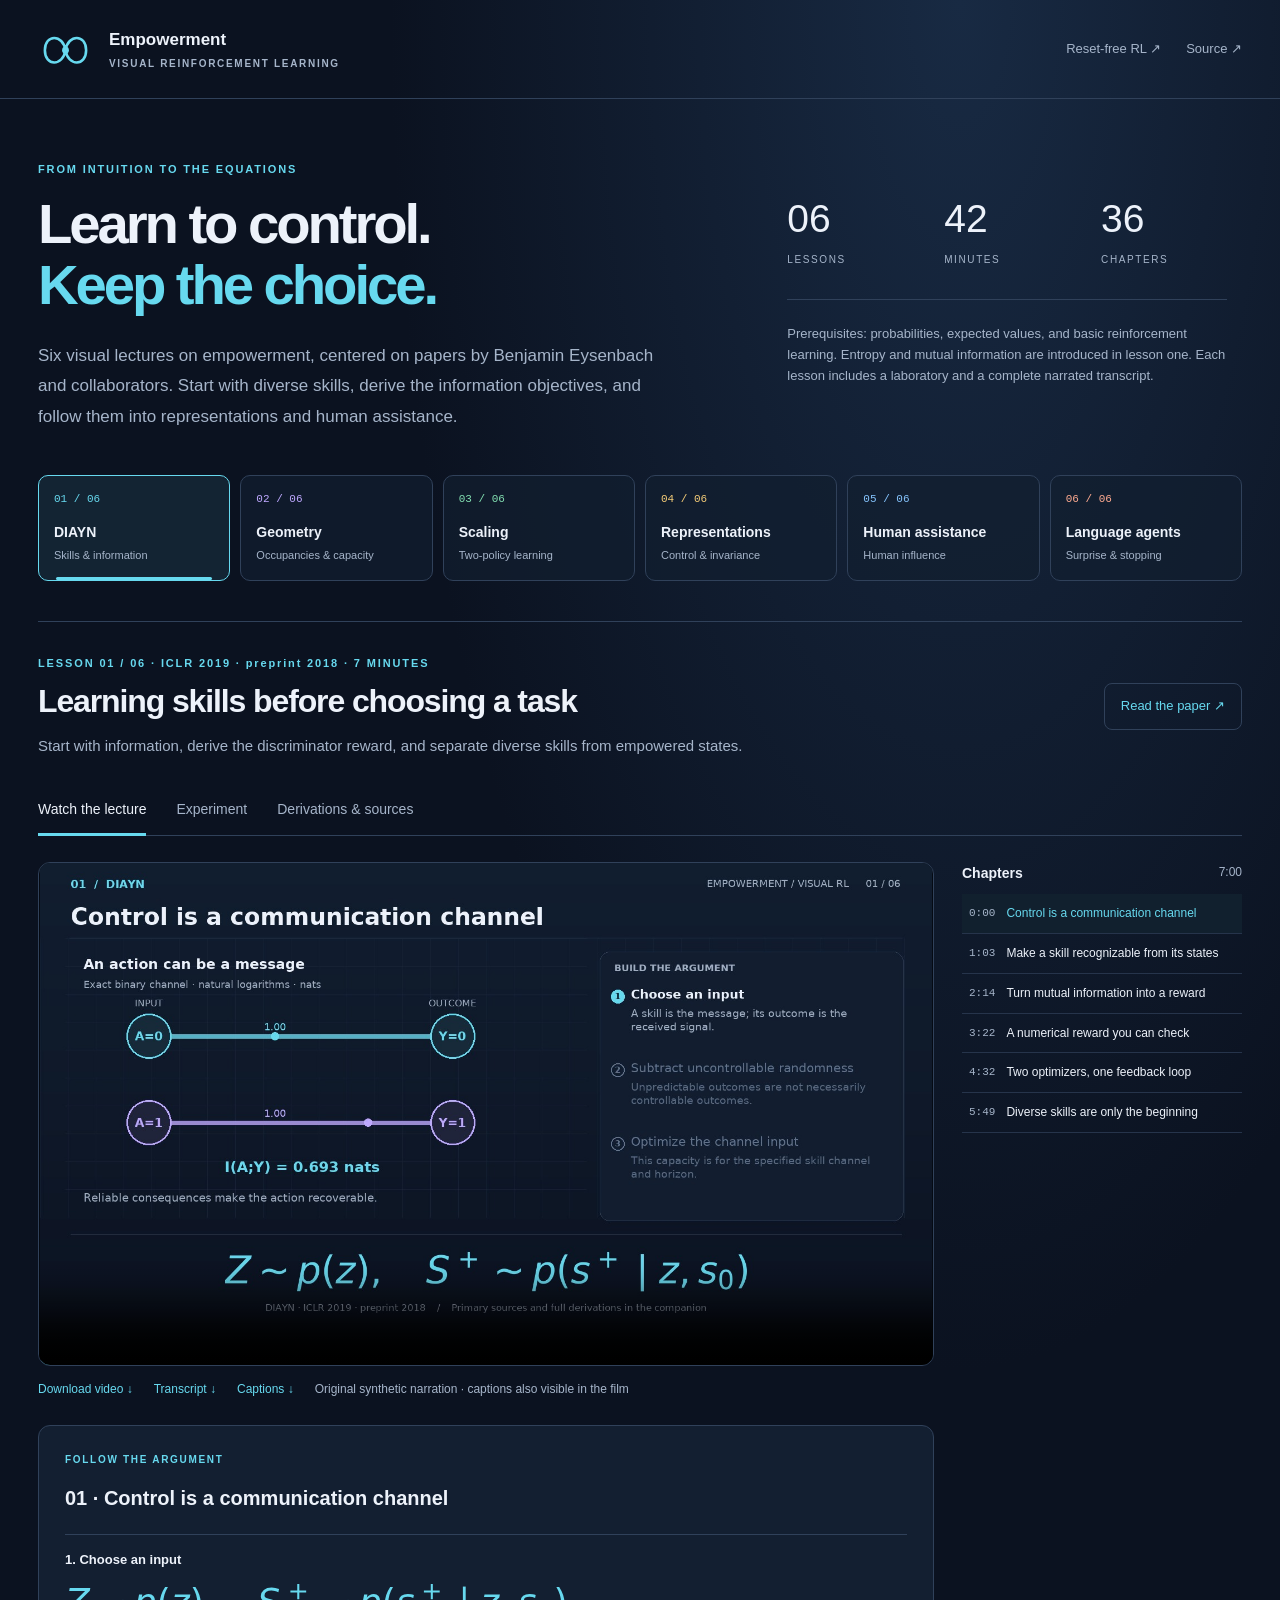
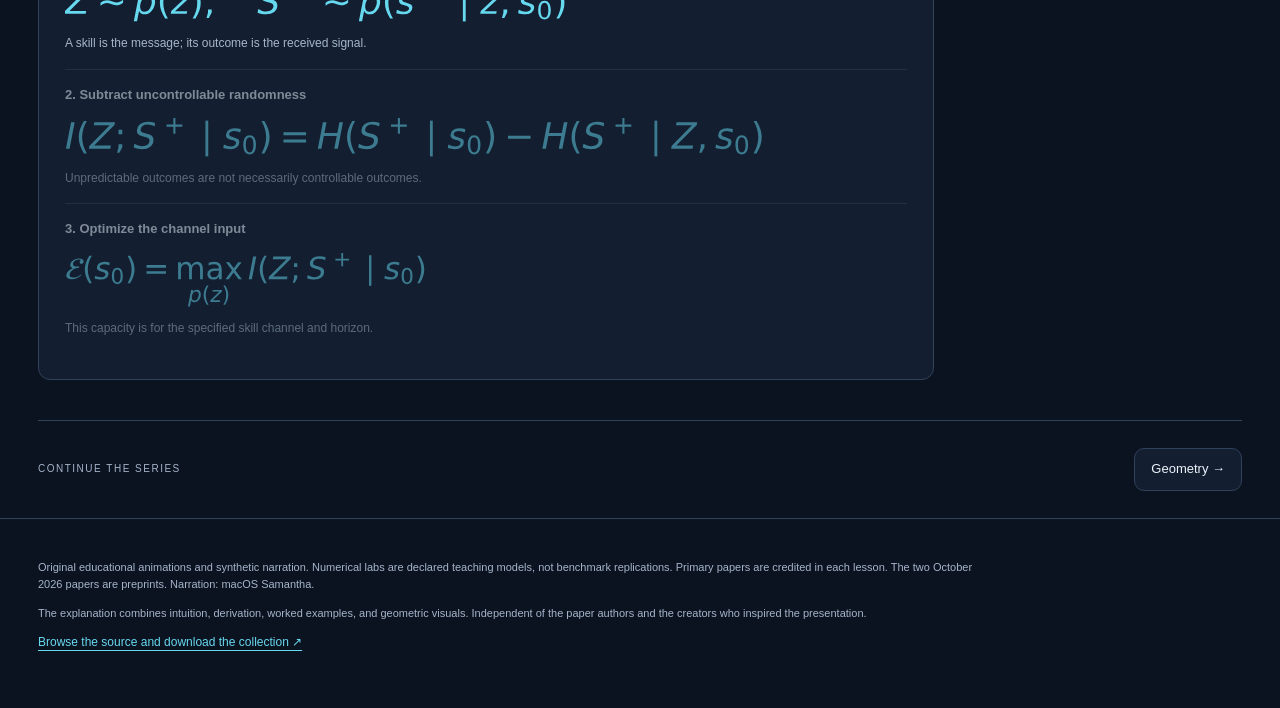
==== index.html @ 1968882a "Add six narrated empowerment RL lessons and interactive mathematical labs" ====
<!doctype html>
<html lang="en"><head><meta charset="utf-8"><meta name="viewport" content="width=device-width,initial-scale=1"><meta name="description" content="Six detailed visual lectures and interactive mathematical laboratories on empowerment-based reinforcement learning, centered on Benjamin Eysenbach and collaborators, with primary paper sources, captions and derivations."><meta name="theme-color" content="#0b1220"><title>Empowerment · Visual RL</title><style>:root{color-scheme:dark;--bg:#0b1220;--panel:#131f31;--ink:#edf2fa;--muted:#a6b5ca;--line:#30415a;--accent:#67d9ef;--cyan:#67d9ef;--green:#83e0b2;--purple:#bea8ff;--gold:#f4cc78;--red:#ffab91;font-family:Inter,-apple-system,BlinkMacSystemFont,"Segoe UI",sans-serif}*{box-sizing:border-box}body{margin:0;background:radial-gradient(ellipse at 75% 0,#182a43 0,transparent 42%),var(--bg);color:var(--ink);line-height:1.6}a{color:var(--accent);text-underline-offset:4px}button,input,select{font:inherit}button,a,input,select,summary{-webkit-tap-highlight-color:transparent}button{cursor:pointer}button:focus-visible,a:focus-visible,input:focus-visible,summary:focus-visible,select:focus-visible{outline:3px solid var(--gold);outline-offset:5px}button{color:var(--ink);background:var(--panel);border:1px solid var(--line);border-radius:10px;padding:10px 16px}button:hover{border-color:var(--accent)}button:disabled{opacity:.5;cursor:default}.skip{position:absolute;top:-100px;left:12px;background:var(--bg);padding:12px;z-index:10}.skip:focus{top:12px}.topbar{max-width:1440px;margin:auto;padding:26px 38px;display:flex;justify-content:space-between;align-items:center;border-bottom:1px solid var(--line);gap:24px}.brand{display:flex;gap:16px;align-items:center;text-decoration:none;color:var(--ink);font-size:17px;font-weight:650}.brand svg{width:55px;color:var(--cyan)}.brand small{display:block;font-size:10px;letter-spacing:.17em;color:var(--muted);margin-top:3px}.toplinks{display:flex;gap:25px;font-size:13px}.toplinks a{text-decoration:none;color:var(--muted)}.intro{max-width:1440px;margin:auto;padding:62px 38px 43px;display:grid;grid-template-columns:1.45fr 1fr;gap:90px;align-items:center}.eyebrow{font-size:11px;font-weight:700;letter-spacing:.17em;color:var(--accent);margin:0 0 14px}h1{font-size:clamp(36px,4.4vw,64px);line-height:1.09;letter-spacing:-.055em;margin:0 0 25px;font-weight:650}h1 span{color:var(--cyan)}.lede{max-width:620px;color:var(--muted);font-size:17px;line-height:1.8;margin:0}.course-stats{display:grid;grid-template-columns:repeat(3,1fr);gap:16px;padding:20px 0}.course-stats strong{font-size:39px;line-height:1.3;font-weight:400}.course-stats strong span{display:block;font-size:10px;letter-spacing:.16em;color:var(--muted);margin-top:9px}.course-stats p{grid-column:1/-1;font-size:13px;color:var(--muted);border-top:1px solid var(--line);padding-top:24px;margin-top:17px;max-width:440px}.episode-nav{max-width:1440px;margin:auto;display:grid;grid-template-columns:repeat(6,1fr);gap:10px;padding:0 38px 40px}.episode-card{text-align:left;background:#121e30b3;padding:15px;position:relative;min-width:0}.episode-card .num{display:block;font-size:11px;font-family:monospace;color:var(--ep-color);margin-bottom:12px}.episode-card strong{display:block;font-size:14px;font-weight:600;white-space:nowrap}.episode-card small{display:block;font-size:11px;color:var(--muted);margin-top:4px}.episode-card[aria-current=true]{border-color:var(--ep-color);background:color-mix(in srgb,var(--ep-color) 9%,var(--bg))}.episode-card[aria-current=true]:after{content:"";height:3px;background:var(--ep-color);position:absolute;bottom:0;left:17px;right:17px;border-radius:3px}main{max-width:1440px;margin:0 auto;padding:0 38px}.lesson-heading{border-top:1px solid var(--line);padding:33px 0 26px;display:flex;gap:30px;align-items:center;justify-content:space-between}.lesson-heading h2{font-size:32px;line-height:1.25;letter-spacing:-.035em;margin:0 0 13px}.lesson-heading p:not(.eyebrow){font-size:15px;color:var(--muted);max-width:850px;margin:0}.lesson-heading .eyebrow{margin-bottom:9px}.paper-link{flex-shrink:0;font-size:13px;text-decoration:none;border:1px solid var(--line);padding:12px 16px;border-radius:8px}.tabs{display:flex;gap:30px;border-bottom:1px solid var(--line);margin-bottom:26px}.tabs button{border:0;background:none;border-radius:0;padding:14px 0;font-size:14px;color:var(--muted);position:relative}.tabs button[aria-selected=true]{color:var(--ink)}.tabs button[aria-selected=true]:after{content:"";position:absolute;height:3px;background:var(--accent);left:0;right:0;bottom:-1px}section[hidden]{display:none!important}.watch-grid{display:grid;grid-template-columns:minmax(0,1fr) 280px;gap:28px}.watch-grid>div{min-width:0}video{width:100%;aspect-ratio:16/9;display:block;background:#050a13;border-radius:12px;border:1px solid var(--line)}.downloads{display:flex;gap:21px;flex-wrap:wrap;padding:14px 0;font-size:12px;color:var(--muted)}.downloads a{text-decoration:none}.chapter-header{display:flex;justify-content:space-between;align-items:center;font-size:12px;color:var(--muted);margin-bottom:10px}.chapter-header h3{font-size:14px;color:var(--ink);margin:0}.chapter-button{display:flex;gap:11px;width:100%;background:none;border:0;border-bottom:1px solid #26344b;border-radius:0;text-align:left;font-size:12px;padding:11px 7px;line-height:1.4;align-items:flex-start}.chapter-button time{color:var(--muted);font:11px monospace;white-space:nowrap;margin-top:2px}.chapter-button[aria-current=true]{color:var(--accent);background:color-mix(in srgb,var(--accent) 7%,var(--bg))}.follow{padding:26px;margin-top:12px;background:var(--panel);border:1px solid var(--line);border-radius:12px}.follow h3{margin:0 0 20px;font-size:20px}.follow .eyebrow{font-size:10px}.follow-step{padding:11px 0 15px;opacity:.5;border-top:1px solid var(--line)}.follow-step.current{opacity:1}.follow-step strong{font-size:13px}.follow-step img{display:block;max-width:100%;max-height:54px;margin:12px 0}.follow-step p{font-size:12px;color:var(--muted);margin:0}.lab-head h3{font-size:27px;letter-spacing:-.03em;line-height:1.2;margin:0 0 10px}.lab-head p{color:var(--muted);font-size:14px;max-width:900px;margin:0 0 23px}.lab-grid{display:grid;grid-template-columns:285px minmax(0,1fr);gap:25px}.controls{border:1px solid var(--line);border-radius:12px;padding:23px;background:var(--panel)}.control{display:block;margin-bottom:21px}.control>span{display:flex;justify-content:space-between;gap:8px;font-size:12px;margin-bottom:8px;color:var(--muted)}.control output{color:var(--accent);font:12px monospace}.control input[type=range]{width:100%;accent-color:var(--accent);display:block}.control input[type=number],.control select{width:100%;padding:8px;background:var(--bg);color:var(--ink);border:1px solid var(--line);border-radius:6px;font-size:13px}.check{display:flex;gap:10px;align-items:center;font-size:13px;margin:15px 0}.check input{accent-color:var(--accent)}.lab-buttons{display:flex;gap:9px;flex-wrap:wrap;margin-top:20px}.lab-buttons button{font-size:12px;padding:8px 11px}.plot-panel{border:1px solid var(--line);border-radius:12px;background:var(--panel);padding:20px;min-width:0}.plot-panel canvas{width:100%;height:auto;display:block}.metrics{display:grid;grid-template-columns:repeat(3,minmax(0,1fr));gap:15px;border-top:1px solid var(--line);padding-top:18px;margin-top:8px}.metric strong{display:block;font:25px monospace;color:var(--accent);line-height:1.5}.metric span{font-size:11px;color:var(--muted);display:block}.lab-description{font-size:13px;color:var(--muted);line-height:1.8;margin:20px 0 0}.lab-description code{color:var(--accent);white-space:normal}.lab-assumptions{margin-top:22px;padding:22px 25px;border-left:3px solid var(--accent);background:var(--panel);font-size:13px;line-height:1.8;color:var(--muted)}.lab-assumptions strong{color:var(--ink)}.table-wrap{overflow:auto;margin-top:23px}table{width:100%;border-collapse:collapse;font-size:12px}th,td{text-align:left;border-bottom:1px solid var(--line);padding:9px 12px;white-space:nowrap}th{color:var(--accent);font-weight:500}.note-intro{display:grid;grid-template-columns:1.4fr 1fr;gap:40px;padding:0 0 25px}.note-intro h3{font-size:22px;margin:0 0 10px}.note-intro p,.note-intro li{color:var(--muted);font-size:14px}.source-links{padding:20px;background:var(--panel);border-radius:10px;align-self:start}.source-links a{display:block;font-size:13px;margin:8px 0}.chapter-note{border-top:1px solid var(--line);padding:22px 0}.chapter-note>summary{cursor:pointer;list-style:none;display:flex;gap:15px;align-items:center;font-size:17px;font-weight:600}.chapter-note>summary:before{content:"+";color:var(--accent);font:23px monospace}.chapter-note[open]>summary:before{content:"−"}.chapter-note time{font:11px monospace;color:var(--muted);min-width:36px}.derivations{display:grid;grid-template-columns:1fr;gap:12px;margin:24px 0}.derivation{background:var(--panel);border:1px solid var(--line);border-radius:10px;padding:23px}.derivation h4{margin:0 0 17px;font-size:14px}.derivation img{max-width:100%;max-height:76px;display:block;margin:0 0 14px}.derivation p{font-size:13px;color:var(--muted);margin:0}.source-scope{font-size:12px;color:var(--muted);border-left:2px solid var(--accent);padding:10px 15px}.script{margin:20px 0}.script summary{cursor:pointer;color:var(--accent);font-size:13px}.script p{font-size:15px;line-height:1.9;color:#cfdaea;max-width:920px}.course-footer{border-top:1px solid var(--line);display:flex;justify-content:space-between;align-items:center;padding:27px 0;margin-top:40px}.course-footer span{font-size:10px;letter-spacing:.15em;color:var(--muted)}.course-footer button{font-size:13px}footer{max-width:1440px;margin:0 auto;padding:29px 38px 55px;border-top:1px solid var(--line);font-size:11px;color:var(--muted)}footer p{max-width:950px}footer a{font-size:12px}noscript{padding:30px;display:block}.toast{padding:12px;color:var(--red);font-size:13px}.math-fallback{display:none}
@media(min-width:1500px){.watch-grid{grid-template-columns:minmax(0,1fr) 300px}}@media(max-width:1050px){.intro{gap:35px}.episode-nav{grid-template-columns:repeat(3,1fr)}.watch-grid{grid-template-columns:minmax(0,1fr) 240px}.lab-grid{grid-template-columns:245px minmax(0,1fr)}.metrics{gap:8px}.metric strong{font-size:21px}.paper-link{display:none}}@media(max-width:760px){.topbar{padding:20px}.toplinks a:first-child{display:none}.brand{font-size:14px;gap:10px}.brand svg{width:40px}.brand small{font-size:8px}.intro{padding:35px 20px 25px;display:block}.intro h1{font-size:42px}.lede{font-size:15px}.course-stats{margin-top:20px;padding:13px 0;gap:18px}.course-stats strong{font-size:29px}.course-stats p{margin:0;padding-top:17px;max-width:none}.episode-nav{padding:0 20px 28px;gap:8px}.episode-card{padding:12px 10px}.episode-card strong{font-size:12px}.episode-card .num{margin-bottom:5px}.episode-card small{font-size:10px}main{padding:0 20px}.lesson-heading{padding:25px 0 20px}.lesson-heading h2{font-size:27px}.lesson-heading p:not(.eyebrow){font-size:13px}.tabs{gap:22px}.tabs button{font-size:12px;padding:13px 0}.watch-grid{display:block}.watch-grid aside{margin-top:27px}.chapter-button{font-size:13px}.lab-grid{display:block}.controls{display:grid;grid-template-columns:1fr 1fr;gap:8px 25px;margin-bottom:20px;padding:20px}.control{margin-bottom:8px}.lab-buttons{grid-column:1/-1}.plot-panel{padding:10px}.metrics{grid-template-columns:repeat(3,minmax(0,1fr));gap:9px;padding:15px 5px}.metric strong{font-size:18px}.metric span{font-size:10px}.lab-description{font-size:12px;padding:0 5px}.lab-head h3{font-size:24px}.lab-assumptions{padding:17px;font-size:12px}.follow{padding:20px}.note-intro{display:block}.source-links{margin-top:20px}.chapter-note>summary{font-size:14px;gap:10px}.derivation{padding:18px}.derivation img{max-height:65px}.script p{font-size:14px}.course-footer{gap:15px}.course-footer span{max-width:80px}footer{padding:25px 20px 35px}}
@media(prefers-reduced-motion:reduce){*{scroll-behavior:auto!important}}
.chart-scroll{overflow:auto;max-width:100%;border-radius:6px}.chart-hint{display:none;color:var(--muted);font-size:11px;margin:3px 0 9px}@media(max-width:760px){.chart-scroll canvas{min-width:620px}.chart-hint{display:block}}

.code-panel{margin:28px 0;border:1px solid var(--line);border-radius:12px;padding:22px;min-width:0}.code-panel summary{cursor:pointer;color:var(--accent);font-weight:600}.code-panel p{color:var(--muted);font-size:13px}.code-panel pre{overflow:auto;max-height:620px;background:var(--bg);padding:20px;font-size:12px;line-height:1.65;border-radius:8px}.code-panel a,.lab-buttons a{font-size:12px}.episode-card strong{white-space:normal}
</style></head>
<body>
<a class="skip" href="#main">Skip to lesson</a>
<header class="topbar"><a class="brand" href="index.html" aria-label="Empowerment home"><svg viewBox="0 0 64 38" aria-hidden="true"><path d="M8 20C8 1 29 1 32 20S56 39 56 20 35 1 32 20 8 39 8 20" fill="none" stroke="currentColor" stroke-width="3"/><circle cx="32" cy="20" r="4" fill="currentColor"/></svg><span>Empowerment<small>VISUAL REINFORCEMENT LEARNING</small></span></a><div class="toplinks"><a href="https://gatech-rl2.github.io/reset-free-rl-explainers/">Reset-free RL ↗</a><a href="https://github.com/GaTech-RL2/empowerment-rl-explainers">Source ↗</a></div></header>
<div class="intro"><div><p class="eyebrow">FROM INTUITION TO THE EQUATIONS</p><h1>Learn to control.<br><span>Keep the choice.</span></h1><p class="lede">Six visual lectures on empowerment, centered on papers by Benjamin Eysenbach and collaborators. Start with diverse skills, derive the information objectives, and follow them into representations and human assistance.</p></div><div class="course-stats"><strong>06<span>LESSONS</span></strong><strong>42<span>MINUTES</span></strong><strong>36<span>CHAPTERS</span></strong><p>Prerequisites: probabilities, expected values, and basic reinforcement learning. Entropy and mutual information are introduced in lesson one. Each lesson includes a laboratory and a complete narrated transcript.</p></div></div>
<nav id="episodes" class="episode-nav" aria-label="Choose a lesson"></nav>
<main id="main" tabindex="-1">
<div class="lesson-heading"><div><p id="lesson-kicker" class="eyebrow"></p><h2 id="lesson-title"></h2><p id="lesson-summary"></p></div><a id="paper-link" class="paper-link" target="_blank" rel="noopener">Read the paper ↗</a></div>
<div class="tabs" role="tablist" aria-label="Lesson views"><button role="tab" id="tab-watch" aria-controls="panel-watch" data-tab="watch">Watch the lecture</button><button role="tab" id="tab-lab" aria-controls="panel-lab" data-tab="lab">Experiment</button><button role="tab" id="tab-notes" aria-controls="panel-notes" data-tab="notes">Derivations & sources</button></div>
<section id="panel-watch" role="tabpanel" aria-labelledby="tab-watch"><div class="watch-grid"><div><div id="player"></div><div id="downloads" class="downloads"></div><div class="follow"><p class="eyebrow">FOLLOW THE ARGUMENT</p><h3 id="current-chapter"></h3><div id="current-steps"></div></div></div><aside><div class="chapter-header"><h3>Chapters</h3><span>7:00</span></div><div id="chapters"></div></aside></div></section>
<section id="panel-lab" role="tabpanel" aria-labelledby="tab-lab" hidden><div id="laboratory"></div></section>
<section id="panel-notes" role="tabpanel" aria-labelledby="tab-notes" hidden><div id="notes"></div></section>
<div class="course-footer"><span>CONTINUE THE SERIES</span><button id="next-lesson">Next lesson →</button></div>
</main>
<footer><p>Original educational animations and synthetic narration. Numerical labs are declared teaching models, not benchmark replications. Primary papers are credited in each lesson. The two October 2026 papers are preprints. Narration: macOS Samantha.</p><p>The explanation combines intuition, derivation, worked examples, and geometric visuals. Independent of the paper authors and the creators who inspired the presentation.</p><a href="https://github.com/GaTech-RL2/empowerment-rl-explainers">Browse the source and download the collection ↗</a></footer>
<noscript><p>This companion needs JavaScript for lesson navigation and experiments. The <a href="media/diayn.mp4">DIAYN video</a> and <a href="transcripts/diayn.txt">transcript</a> can be opened directly.</p></noscript>
<script>window.EPISODES = [{"id": "diayn", "number": "01", "short": "DIAYN", "title": "Learning skills before choosing a task", "paper": "Diversity Is All You Need: Learning Skills without a Reward Function", "authors": "Benjamin Eysenbach, Abhishek Gupta, Julian Ibarz, Sergey Levine", "year": "ICLR 2019 · preprint 2018", "url": "https://arxiv.org/abs/1802.06070", "color": "#67d9ef", "summary": "Start with information, derive the discriminator reward, and separate diverse skills from empowered states.", "sources": [{"title": "Diversity Is All You Need: Learning Skills without a Reward Function", "url": "https://arxiv.org/abs/1802.06070"}, {"title": "The Geometry of Empowerment", "url": "https://arxiv.org/abs/2610.07796"}], "chapters": [{"title": "Control is a communication channel", "visual": "channel", "steps": [{"title": "Choose an input", "math": "Z\\sim p(z),\\quad S^+\\sim p(s^+\\mid z,s_0)", "explain": "A skill is the message; its outcome is the received signal.", "asset": "assets/math/a530570f329ba9c2.svg"}, {"title": "Subtract uncontrollable randomness", "math": "I(Z;S^+\\mid s_0)=H(S^+\\mid s_0)-H(S^+\\mid Z,s_0)", "explain": "Unpredictable outcomes are not necessarily controllable outcomes.", "asset": "assets/math/5b83855e4e2d87fd.svg"}, {"title": "Optimize the channel input", "math": "\\mathcal{E}(s_0)=\\max_{p(z)}I(Z;S^+\\mid s_0)", "explain": "This capacity is for the specified skill channel and horizon.", "asset": "assets/math/fca4be509fa31e5f.svg"}], "paragraphs": ["Imagine a robot with two buttons. One reliably moves a puck left, and the other reliably moves it right. After seeing the puck, an observer can infer which button was pressed. The robot has transmitted one bit through the physical world. That is the basic intuition behind empowerment.", "Now disconnect the buttons and let a fan randomly blow the puck left or right. The outcome still has one bit of entropy. Yet it tells us nothing about the chosen button. Subtracting the uncertainty that remains after the input is known removes this uncontrollable randomness. What remains is mutual information.", "A learned skill can replace a single button: choose a latent variable, run a policy, and observe a future state. Maximizing information over the input distribution gives the capacity of that particular channel. The available skills, the observation, and the time horizon all matter. We will use this communication picture to understand DIAYN."], "narration": "Imagine a robot with two buttons. One reliably moves a puck left, and the other reliably moves it right. After seeing the puck, an observer can infer which button was pressed. The robot has transmitted one bit through the physical world. That is the basic intuition behind empowerment.\n\nNow disconnect the buttons and let a fan randomly blow the puck left or right. The outcome still has one bit of entropy. Yet it tells us nothing about the chosen button. Subtracting the uncertainty that remains after the input is known removes this uncontrollable randomness. What remains is mutual information.\n\nA learned skill can replace a single button: choose a latent variable, run a policy, and observe a future state. Maximizing information over the input distribution gives the capacity of that particular channel. The available skills, the observation, and the time horizon all matter. We will use this communication picture to understand DIAYN.", "source": "Original two-button channel example; empowerment definitions in Geometry §3. DIAYN is a related state-marginal skill objective, not this exact fixed-horizon channel.", "start": 0.0, "end": 63.982388792507614, "duration": 63.982388792507614, "beat_starts": [0.47562150767063516, 19.574252692092035, 39.63616606126763]}, {"title": "Make a skill recognizable from its states", "visual": "skills", "steps": [{"title": "Sample a persistent identity", "math": "z\\sim p(z),\\qquad a_t\\sim\\pi_\\theta(a_t\\mid s_t,z)", "explain": "Keep the chosen skill fixed during its rollout.", "asset": "assets/math/6ddf4737c98565ed.svg"}, {"title": "Separate state distributions", "math": "I(Z;S)=H(Z)-H(Z\\mid S)", "explain": "The discriminator sees states, not the action sequence.", "asset": "assets/math/6f4dca56615c0588.svg"}, {"title": "Keep behavior flexible", "math": "\\mathcal{J}=I(Z;S)+\\alpha H(A\\mid S,Z)", "explain": "Distinct state occupancies plus conditional action entropy.", "asset": "assets/math/b8921acac5b593f1.svg"}], "paragraphs": ["In DIAYN, we first draw a skill label from a fixed prior. The same policy network receives both the current state and this label. Hold the label fixed while collecting a trajectory. Different labels should produce state distributions that an observer can distinguish, without being told a downstream task reward.", "Our diagram has three colored skills exploring different parts of a room. If every color visits exactly the same distribution, the state reveals no information about the label. If the distributions become distinct, the label becomes easier to decode. This is a statement about distributions, not just three hand-picked trajectory endpoints.", "DIAYN also rewards entropy in the action distribution conditioned on the state and skill. That encourages flexible behavior within each distinguishable skill. The canonical information objective combines state-skill mutual information with this action entropy term. High action entropy alone would just produce randomness; the state discriminator supplies the pressure toward identifiable effects."], "narration": "In DIAYN, we first draw a skill label from a fixed prior. The same policy network receives both the current state and this label. Hold the label fixed while collecting a trajectory. Different labels should produce state distributions that an observer can distinguish, without being told a downstream task reward.\n\nOur diagram has three colored skills exploring different parts of a room. If every color visits exactly the same distribution, the state reveals no information about the label. If the distributions become distinct, the label becomes easier to decode. This is a statement about distributions, not just three hand-picked trajectory endpoints.\n\nDIAYN also rewards entropy in the action distribution conditioned on the state and skill. That encourages flexible behavior within each distinguishable skill. The canonical information objective combines state-skill mutual information with this action entropy term. High action entropy alone would just produce randomness; the state discriminator supplies the pressure toward identifiable effects.", "source": "DIAYN §§3–4: skill-conditioned policy, state discriminator, and conditional action entropy. The room is an original schematic.", "start": 63.982388792507614, "end": 134.95220251567437, "duration": 70.96981372316675, "beat_starts": [64.45801030017824, 85.12975962122027, 108.31373183699719]}, {"title": "Turn mutual information into a reward", "visual": "bound", "steps": [{"title": "Start from the posterior", "math": "I(Z;S)=\\mathbb{E}[\\log p(z\\mid s)-\\log p(z)]", "explain": "The true posterior is generally unavailable.", "asset": "assets/math/551e628cecb2a669.svg"}, {"title": "Insert a learned decoder", "math": "I(Z;S)=\\mathbb{E}\\log\\frac{q_\\phi(z\\mid s)}{p(z)}+\\mathbb{E}_s D_{KL}(p\\Vert q)", "explain": "The omitted KL term is nonnegative.", "asset": "assets/math/7087eb26e0f07b71.svg"}, {"title": "Use a variational lower bound", "math": "r_z(s)=\\log q_\\phi(z\\mid s)-\\log p(z)", "explain": "Reward states that provide evidence for the sampled skill.", "asset": "assets/math/1ea3de43b6bc9e38.svg"}], "paragraphs": ["Here is the mathematical bridge from information theory to reinforcement learning. Write mutual information as the expected log posterior probability of the skill, minus its log prior probability. The prior is chosen by us. The posterior would require knowing the complete distributions generated by the policies.", "Replace that posterior with a trainable classifier. Add and subtract its log probability inside the expectation. The leftover term is an expected Kullback Leibler divergence from the true posterior to the classifier. Because this divergence cannot be negative, the classifier expression is a lower bound on the information we wanted.", "This gives a concrete intrinsic reward: log classifier probability minus log prior. A state earns reward when it is stronger evidence for the sampled skill than the prior alone. The bound becomes tight with a correct classifier. Otherwise, improving the classifier and improving the policy address different sources of error in the same objective."], "narration": "Here is the mathematical bridge from information theory to reinforcement learning. Write mutual information as the expected log posterior probability of the skill, minus its log prior probability. The prior is chosen by us. The posterior would require knowing the complete distributions generated by the policies.\n\nReplace that posterior with a trainable classifier. Add and subtract its log probability inside the expectation. The leftover term is an expected Kullback Leibler divergence from the true posterior to the classifier. Because this divergence cannot be negative, the classifier expression is a lower bound on the information we wanted.\n\nThis gives a concrete intrinsic reward: log classifier probability minus log prior. A state earns reward when it is stronger evidence for the sampled skill than the prior alone. The bound becomes tight with a correct classifier. Otherwise, improving the classifier and improving the policy address different sources of error in the same objective.", "source": "DIAYN variational discriminator reward; the KL decomposition is a standard information-theory identity, derived here with original notation.", "start": 134.95220251567437, "end": 202.6496907221601, "duration": 67.69748820648573, "beat_starts": [135.427824023345, 156.4764043014019, 178.99391187955533]}, {"title": "A numerical reward you can check", "visual": "reward", "steps": [{"title": "Four equally likely skills", "math": "p(z)=1/4,\\qquad H(Z)=\\log 4", "explain": "All logarithms in these lessons use natural units: nats.", "asset": "assets/math/71b11884db0605ab.svg"}, {"title": "A confident correct prediction", "math": "q(z\\mid s)=0.8\\;\\Rightarrow\\;r=\\log(3.2)\\approx1.163", "explain": "The state provides positive evidence for its skill.", "asset": "assets/math/edf95c0b1bc9f3b0.svg"}, {"title": "Compare against chance", "math": "q(z\\mid s)=0.25\\;\\Rightarrow\\;r=0", "explain": "A wrong confident prediction can produce negative reward.", "asset": "assets/math/90c9b1a60d5c764a.svg"}], "paragraphs": ["Let us compute the reward instead of treating the formula as decoration. Suppose there are four equally probable skills. Before observing a state, the probability of the chosen skill is one quarter. If the discriminator assigns probability point eight to the correct label afterward, the reward is log three point two, about one point one six nats.", "If the classifier stays at chance, the ratio is one and the reward is zero. If it gives the true skill probability point zero five, the ratio becomes point two and the reward is negative. The policy is rewarded for evidence about its actual label, not simply for producing any confident classifier prediction.", "The lab generalizes this example into a noisy categorical channel. Change how much the skill distributions overlap and compare actual mutual information with the variational bound. A miscalibrated decoder can lower the bound even when the underlying skills remain distinct. This is a controlled calculation, not a replication of a locomotion benchmark."], "narration": "Let us compute the reward instead of treating the formula as decoration. Suppose there are four equally probable skills. Before observing a state, the probability of the chosen skill is one quarter. If the discriminator assigns probability point eight to the correct label afterward, the reward is log three point two, about one point one six nats.\n\nIf the classifier stays at chance, the ratio is one and the reward is zero. If it gives the true skill probability point zero five, the ratio becomes point two and the reward is negative. The policy is rewarded for evidence about its actual label, not simply for producing any confident classifier prediction.\n\nThe lab generalizes this example into a noisy categorical channel. Change how much the skill distributions overlap and compare actual mutual information with the variational bound. A miscalibrated decoder can lower the bound even when the underlying skills remain distinct. This is a controlled calculation, not a replication of a locomotion benchmark.", "source": "Original four-skill arithmetic and exact finite-channel teaching model; reward form from DIAYN.", "start": 202.6496907221601, "end": 272.5235436774953, "duration": 69.87385295533521, "beat_starts": [203.12531222983074, 226.6752157430717, 247.82828412109498]}, {"title": "Two optimizers, one feedback loop", "visual": "training", "steps": [{"title": "Collect labeled experience", "math": "\\mathcal{D}\\leftarrow\\mathcal{D}\\cup\\{(s,a,s^\\prime,z)\\}", "explain": "The skill label is self-generated supervision.", "asset": "assets/math/02c81b57687f2fcd.svg"}, {"title": "Train the discriminator", "math": "\\max_\\phi\\;\\mathbb{E}_{\\mathcal{D}}\\log q_\\phi(z\\mid s)", "explain": "Classification changes the intrinsic reward landscape.", "asset": "assets/math/e24e85f6ae929ee1.svg"}, {"title": "Improve the skill policy", "math": "\\max_\\theta\\;\\mathbb{E}\\sum_t\\gamma^t[r_z(s_t)+\\alpha H(\\pi_\\theta)]", "explain": "An entropy-regularized RL optimizer improves behavior.", "asset": "assets/math/18d4bec6e2d64a83.svg"}], "paragraphs": ["The learning loop now has two coupled parts. Sample a label, execute the label-conditioned policy, and store states with their labels. Those labels are free supervision: they came from the experimenter, rather than an external reward function. A discriminator learns to predict them from the observed states.", "Next, use the discriminator reward inside an entropy-regularized reinforcement learning update. Better policies can produce more separable states, which give the discriminator a clearer classification problem. A more accurate discriminator gives the policy a more faithful signal. Neither update makes the other automatically correct, especially with limited data or function approximation.", "A practical implementation must keep the skill identity attached to each replay transition. It must also separate the task reward used for later evaluation from the intrinsic reward used during pretraining. Otherwise an apparently unsupervised result can quietly depend on downstream supervision. Our included code computes the information objective exactly, rather than pretending to reproduce the entire training system."], "narration": "The learning loop now has two coupled parts. Sample a label, execute the label-conditioned policy, and store states with their labels. Those labels are free supervision: they came from the experimenter, rather than an external reward function. A discriminator learns to predict them from the observed states.\n\nNext, use the discriminator reward inside an entropy-regularized reinforcement learning update. Better policies can produce more separable states, which give the discriminator a clearer classification problem. A more accurate discriminator gives the policy a more faithful signal. Neither update makes the other automatically correct, especially with limited data or function approximation.\n\nA practical implementation must keep the skill identity attached to each replay transition. It must also separate the task reward used for later evaluation from the intrinsic reward used during pretraining. Otherwise an apparently unsupervised result can quietly depend on downstream supervision. Our included code computes the information objective exactly, rather than pretending to reproduce the entire training system.", "source": "DIAYN training structure and entropy-regularized learning; replay explanation and finite-channel code are educational illustrations.", "start": 272.5235436774953, "end": 349.90319946294386, "duration": 77.37965578544853, "beat_starts": [272.99916518516596, 293.7233319598658, 320.66288096167995]}, {"title": "Diverse skills are only the beginning", "visual": "options", "steps": [{"title": "State what was learned", "math": "\\pi(a\\mid s,z)\\quad\\mathrm{and}\\quad q(z\\mid s)", "explain": "A behavioral repertoire and a decoder.", "asset": "assets/math/b4123021ce6b3592.svg"}, {"title": "Separate skill use from preparation", "math": "I_\\pi(Z;S^+\\mid s_0)\\leq\\mathcal{E}(s_0)", "explain": "A particular skill set supplies evidence about capacity.", "asset": "assets/math/9f7d951a20cc3adc.svg"}, {"title": "Ask where skills remain available", "math": "\\max_\\mu\\;\\mathbb{E}_\\mu\\sum_t\\gamma^t\\mathcal{E}(S_t)", "explain": "The next lessons add an outer state-seeking objective.", "asset": "assets/math/54728f8f7ea2e6b0.svg"}], "paragraphs": ["The useful product is a repertoire: a skill-conditioned policy together with a decoder. A later task can select skills, compose them, or fine-tune their parameters. But distinguishable behavior is not a promise that every useful task is covered. The features supplied to the discriminator influence which differences are worth learning.", "There is another subtle distinction. Executing a skill may consume an opportunity. A robot can demonstrate that it knows several ways to leave a platform, while ending up somewhere with few remaining choices. Measuring information transmitted by a chosen skill set and seeking states with many available skills are different optimization problems.", "Keep three questions separate as the series continues. What behaviors are distinguishable? From which starting states can they actually be executed? And who benefits from those choices? DIAYN provides our starting language for the first question. The geometry and scaling papers address the second; the assistance papers change the agent whose control we care about."], "narration": "The useful product is a repertoire: a skill-conditioned policy together with a decoder. A later task can select skills, compose them, or fine-tune their parameters. But distinguishable behavior is not a promise that every useful task is covered. The features supplied to the discriminator influence which differences are worth learning.\n\nThere is another subtle distinction. Executing a skill may consume an opportunity. A robot can demonstrate that it knows several ways to leave a platform, while ending up somewhere with few remaining choices. Measuring information transmitted by a chosen skill set and seeking states with many available skills are different optimization problems.\n\nKeep three questions separate as the series continues. What behaviors are distinguishable? From which starting states can they actually be executed? And who benefits from those choices? DIAYN provides our starting language for the first question. The geometry and scaling papers address the second; the assistance papers change the agent whose control we care about.", "source": "DIAYN transfer motivation; effective-versus-potential distinction from Geometry §3. The platform example is original.", "start": 349.90319946294386, "end": 420.00000000000006, "duration": 70.0968005370562, "beat_starts": [350.37882097061447, 372.61214469793475, 395.35557249223183]}], "target_duration": 420, "duration": 420, "subtitles": [{"start": 0.47562150767063516, "end": 2.8732988893081757, "text": "Imagine a robot with two buttons."}, {"start": 2.9922042662258344, "end": 7.771209540174738, "text": "One reliably moves a puck left, and the other reliably moves it right."}, {"start": 7.890114917092396, "end": 12.497004657952987, "text": "After seeing the puck, an observer can infer which button was pressed."}, {"start": 12.615910034870645, "end": 16.21953565798849, "text": "The robot has transmitted one bit through the physical world."}, {"start": 16.33844103490615, "end": 19.27698924979789, "text": "That is the basic intuition behind empowerment."}, {"start": 19.574252692092035, "end": 24.37243145806891, "text": "Now disconnect the buttons and let a fan randomly blow the puck left or right."}, {"start": 24.49133683498657, "end": 26.988300206350356, "text": "The outcome still has one bit of entropy."}, {"start": 27.107205583268016, "end": 30.066364063492152, "text": "Yet it tells us nothing about the chosen button."}, {"start": 30.18526944040981, "end": 36.78744094985577, "text": "Subtracting the uncertainty that remains after the input is known removes this uncontrollable randomness."}, {"start": 36.90634632677343, "end": 39.338902618973485, "text": "What remains is mutual information."}, {"start": 39.63616606126763, "end": 47.48719083569834, "text": "A learned skill can replace a single button: choose a latent variable, run a policy, and observe a future state."}, {"start": 47.60609621261601, "end": 53.989035933370026, "text": "Maximizing information over the input distribution gives the capacity of that particular channel."}, {"start": 54.107941310287686, "end": 59.048212001681165, "text": "The available skills, the observation, and the time horizon all matter."}, {"start": 59.167117378598824, "end": 63.09059846562517, "text": "We will use this communication picture to understand DIAYN."}, {"start": 64.45801030017824, "end": 68.60924472790896, "text": "In DIAYN, we first draw a skill label from a fixed prior."}, {"start": 68.72815010482663, "end": 73.10485885353745, "text": "The same policy network receives both the current state and this label."}, {"start": 73.2237642304551, "end": 76.40819885603115, "text": "Hold the label fixed while collecting a trajectory."}, {"start": 76.5271042329488, "end": 84.83249617892614, "text": "Different labels should produce state distributions that an observer can distinguish, without being told a downstream task reward."}, {"start": 85.12975962122027, "end": 89.59837231750704, "text": "Our diagram has three colored skills exploring different parts of a room."}, {"start": 89.7172776944247, "end": 96.57474895689428, "text": "If every color visits exactly the same distribution, the state reveals no information about the label."}, {"start": 96.69365433381193, "end": 101.85315681389734, "text": "If the distributions become distinct, the label becomes easier to decode."}, {"start": 101.972062190815, "end": 108.01646839470304, "text": "This is a statement about distributions, not just three hand-picked trajectory endpoints."}, {"start": 108.31373183699719, "end": 113.7477075621342, "text": "DIAYN also rewards entropy in the action distribution conditioned on the state and skill."}, {"start": 113.86661293905185, "end": 118.19942578611723, "text": "That encourages flexible behavior within each distinguishable skill."}, {"start": 118.31833116303488, "end": 125.11089990727024, "text": "The canonical information objective combines state-skill mutual information with this action entropy term."}, {"start": 125.22980528418789, "end": 134.06041218879193, "text": "High action entropy alone would just produce randomness; the state discriminator supplies the pressure toward identifiable effects."}, {"start": 135.427824023345, "end": 140.28233421163662, "text": "Here is the mathematical bridge from information theory to reinforcement learning."}, {"start": 140.40123958855426, "end": 148.27847308981393, "text": "Write mutual information as the expected log posterior probability of the skill, minus its log prior probability."}, {"start": 148.39737846673157, "end": 150.2477938511056, "text": "The prior is chosen by us."}, {"start": 150.36669922802324, "end": 156.17914085910775, "text": "The posterior would require knowing the complete distributions generated by the policies."}, {"start": 156.4764043014019, "end": 160.14339658163544, "text": "Replace that posterior with a trainable classifier."}, {"start": 160.2623019585531, "end": 164.46882738655054, "text": "Add and subtract its log probability inside the expectation."}, {"start": 164.58773276346818, "end": 171.28369088895795, "text": "The leftover term is an expected Kullback Leibler divergence from the true posterior to the classifier."}, {"start": 171.40259626587562, "end": 178.6966484372612, "text": "Because this divergence cannot be negative, the classifier expression is a lower bound on the information we wanted."}, {"start": 178.99391187955533, "end": 185.2315888648416, "text": "This gives a concrete intrinsic reward: log classifier probability minus log prior."}, {"start": 185.35049424175926, "end": 190.6890979458269, "text": "A state earns reward when it is stronger evidence for the sampled skill than the prior alone."}, {"start": 190.80800332274453, "end": 194.06650608935888, "text": "The bound becomes tight with a correct classifier."}, {"start": 194.18541146627655, "end": 201.75790039527766, "text": "Otherwise, improving the classifier and improving the policy address different sources of error in the same objective."}, {"start": 203.12531222983074, "end": 207.57569276832348, "text": "Let us compute the reward instead of treating the formula as decoration."}, {"start": 207.69459814524112, "end": 210.79029963329236, "text": "Suppose there are four equally probable skills."}, {"start": 210.90920501021003, "end": 215.80121993613773, "text": "Before observing a state, the probability of the chosen skill is one quarter."}, {"start": 215.9201253130554, "end": 224.94499387719864, "text": "If the discriminator assigns probability point eight to the correct label afterward, the reward is log three point two, about one point"}, {"start": 225.06389925411628, "end": 226.37795230077754, "text": "one six nats."}, {"start": 226.6752157430717, "end": 231.9037328856764, "text": "If the classifier stays at chance, the ratio is one and the reward is zero."}, {"start": 232.02263826259406, "end": 239.05960710030226, "text": "If it gives the true skill probability point zero five, the ratio becomes point two and the reward is negative."}, {"start": 239.1785124772199, "end": 247.53102067880084, "text": "The policy is rewarded for evidence about its actual label, not simply for producing any confident classifier prediction."}, {"start": 247.82828412109498, "end": 252.37066769497775, "text": "The lab generalizes this example into a noisy categorical channel."}, {"start": 252.4895730718954, "end": 259.845307407557, "text": "Change how much the skill distributions overlap and compare actual mutual information with the variational bound."}, {"start": 259.9642127844747, "end": 265.89640203889667, "text": "A miscalibrated decoder can lower the bound even when the underlying skills remain distinct."}, {"start": 266.01530741581433, "end": 271.6317533506129, "text": "This is a controlled calculation, not a replication of a locomotion benchmark."}, {"start": 272.99916518516596, "end": 275.7606930201715, "text": "The learning loop now has two coupled parts."}, {"start": 275.8795983970892, "end": 282.09522834373865, "text": "Sample a label, execute the label-conditioned policy, and store states with their labels."}, {"start": 282.2141337206563, "end": 289.39051911280046, "text": "Those labels are free supervision: they came from the experimenter, rather than an external reward function."}, {"start": 289.50942448971807, "end": 293.42606851757165, "text": "A discriminator learns to predict them from the observed states."}, {"start": 293.7233319598658, "end": 300.53750184757456, "text": "Next, use the discriminator reward inside an entropy-regularized reinforcement learning update."}, {"start": 300.65640722449217, "end": 308.4474343274865, "text": "Better policies can produce more separable states, which give the discriminator a clearer classification problem."}, {"start": 308.56633970440424, "end": 313.1870521953315, "text": "A more accurate discriminator gives the policy a more faithful signal."}, {"start": 313.30595757224916, "end": 320.3656175193858, "text": "Neither update makes the other automatically correct, especially with limited data or function approximation."}, {"start": 320.66288096167995, "end": 326.7469222912072, "text": "A practical implementation must keep the skill identity attached to each replay transition."}, {"start": 326.8658276681249, "end": 334.2476716428014, "text": "It must also separate the task reward used for later evaluation from the intrinsic reward used during pretraining."}, {"start": 334.36657701971905, "end": 340.5447517726395, "text": "Otherwise an apparently unsupervised result can quietly depend on downstream supervision."}, {"start": 340.66365714955714, "end": 349.0114091360614, "text": "Our included code computes the information objective exactly, rather than pretending to reproduce the entire training system."}, {"start": 350.37882097061447, "end": 356.149843895406, "text": "The useful product is a repertoire: a skill-conditioned policy together with a decoder."}, {"start": 356.26874927232365, "end": 361.7453327575228, "text": "A later task can select skills, compose them, or fine-tune their parameters."}, {"start": 361.86423813444054, "end": 366.96334659183316, "text": "But distinguishable behavior is not a promise that every useful task is covered."}, {"start": 367.0822519687508, "end": 372.3148812556406, "text": "The features supplied to the discriminator influence which differences are worth learning."}, {"start": 372.61214469793475, "end": 374.6258567999423, "text": "There is another subtle distinction."}, {"start": 374.74476217686, "end": 377.92974178541357, "text": "Executing a skill may consume an opportunity."}, {"start": 378.0486471623313, "end": 385.89977102457607, "text": "A robot can demonstrate that it knows several ways to leave a platform, while ending up somewhere with few remaining choices."}, {"start": 386.01867640149374, "end": 394.1272304047653, "text": "Measuring information transmitted by a chosen skill set and seeking states with many available skills are different optimization"}, {"start": 394.246135781683, "end": 395.0583090499377, "text": "problems."}, {"start": 395.35557249223183, "end": 398.9011326562882, "text": "Keep three questions separate as the series continues."}, {"start": 399.0200380332059, "end": 401.245500793941, "text": "What behaviors are distinguishable?"}, {"start": 401.3644061708587, "end": 404.9140289352931, "text": "From which starting states can they actually be executed?"}, {"start": 405.0329343122108, "end": 407.26508550039756, "text": "And who benefits from those choices?"}, {"start": 407.3839908773152, "end": 411.0371108635751, "text": "DIAYN provides our starting language for the first question."}, {"start": 411.15601624049276, "end": 419.1082096731176, "text": "The geometry and scaling papers address the second; the assistance papers change the agent whose control we care about."}], "voice": "macOS Samantha · synthetic narration"}, {"id": "geometry", "number": "02", "short": "Geometry", "title": "Where are the states with the most options?", "paper": "The Geometry of Empowerment", "authors": "Catherine Ji, Vivek Myers, Sergey Levine, Benjamin Eysenbach", "year": "October 2026 preprint", "url": "https://arxiv.org/abs/2610.07796", "color": "#bea8ff", "summary": "See occupancy distributions as points, mutual information as a KL radius, and why empowerment does not guarantee every reward.", "sources": [{"title": "The Geometry of Empowerment", "url": "https://arxiv.org/abs/2610.07796"}, {"title": "Diversity Is All You Need: Learning Skills without a Reward Function", "url": "https://arxiv.org/abs/1802.06070"}], "chapters": [{"title": "Spend a choice or preserve choices", "visual": "options", "steps": [{"title": "Actualized control", "math": "\\mathcal{E}_{\\mathrm{eff}}(\\pi,s)=I_\\pi(Z;S^+\\mid s)", "explain": "A fixed skill family realizes a particular amount of information.", "asset": "assets/math/adda9cc2f5085350.svg"}, {"title": "Available control", "math": "\\mathcal{E}_{\\mathrm{pot}}(s)=\\sup_{\\pi,p(z)}I_\\pi(Z;S^+\\mid s)", "explain": "Capacity optimizes the available skill channel.", "asset": "assets/math/93462fac7e7020ce.svg"}, {"title": "Navigate toward capacity", "math": "\\mu^*=\\arg\\max_\\mu\\mathbb{E}_\\mu\\sum_t\\gamma^t\\mathcal{E}_{\\mathrm{pot}}(S_t)", "explain": "The outer policy seeks states from which choices are possible.", "asset": "assets/math/a89eec54dabdc9ab.svg"}], "paragraphs": ["Consider a junction with three one-way exits. Choosing different skills can reliably take you down different exits, so the junction supports several distinguishable futures. But after taking an exit, you may lose access to the others. Exercising a choice and preserving the opportunity to choose are different behaviors.", "Effective empowerment describes the information realized by a specified set of skills and its sampling distribution. Potential empowerment optimizes that information over the available behaviors. A further policy can seek states with high potential empowerment. Notice the two levels: one optimization measures a state's options, while another moves through the world to obtain them.", "The Geometry of Empowerment studies this distinction through reachable future-state distributions. The paper's policies are closed-loop skills and its future state is sampled at a discounted random time. Our junction example initially uses a finite endpoint channel to make the information calculation transparent. We will state when we switch between these two settings."], "narration": "Consider a junction with three one-way exits. Choosing different skills can reliably take you down different exits, so the junction supports several distinguishable futures. But after taking an exit, you may lose access to the others. Exercising a choice and preserving the opportunity to choose are different behaviors.\n\nEffective empowerment describes the information realized by a specified set of skills and its sampling distribution. Potential empowerment optimizes that information over the available behaviors. A further policy can seek states with high potential empowerment. Notice the two levels: one optimization measures a state's options, while another moves through the world to obtain them.\n\nThe Geometry of Empowerment studies this distinction through reachable future-state distributions. The paper's policies are closed-loop skills and its future state is sampled at a discounted random time. Our junction example initially uses a finite endpoint channel to make the information calculation transparent. We will state when we switch between these two settings.", "source": "Geometry §3 definitions. The one-way junction is an original finite-channel illustration.", "start": 0.0, "end": 69.64612228018831, "duration": 69.64612228018831, "beat_starts": [0.4580735462527038, 20.870260211222796, 45.655283751113366]}, {"title": "Replace trajectories with distributions", "visual": "simplex", "steps": [{"title": "A normalized discounted future", "math": "d_z(s^+\\mid s_0)=(1-\\gamma)\\sum_{t=0}^{\\infty}\\gamma^t p(s_{t+1}=s^+\\mid s_0,z)", "explain": "Sample a future time geometrically, beginning at the next step.", "asset": "assets/math/9bff07834a267ae2.svg"}, {"title": "Every distribution is a point", "math": "d_z\\in\\Delta^{n-1},\\qquad\\sum_{i=1}^n d_z(i)=1", "explain": "Three outcomes form a triangle, not ordinary physical space.", "asset": "assets/math/21fe982e42307fc1.svg"}, {"title": "Mix the skills", "math": "\\bar d=\\sum_z p(z)d_z", "explain": "A random skill selection produces a mixture occupancy.", "asset": "assets/math/41d88871728bfe6b.svg"}], "paragraphs": ["A trajectory is long and detailed. For this analysis, compress it into a probability distribution over future states. Discounted occupancy assigns weight one minus gamma to the next state, then multiplies subsequent weights by gamma. The weights sum to one, so the result is a genuine distribution rather than an unnormalized visit count.", "With three possible outcomes, draw each distribution as a point inside a triangle. A corner means certainty about one outcome. An interior point means a mixture. This triangle is a probability simplex. Distances inside it will describe differences in outcome probabilities, not the physical distances that a robot travels.", "Each skill gives one point. Randomly choose among the skills and their distributions average into another point. Varying the mixture weights traces their convex hull. This is why geometric language becomes useful: an apparently complicated policy problem can sometimes be examined through a set of reachable distributions and the center induced by a skill mixture."], "narration": "A trajectory is long and detailed. For this analysis, compress it into a probability distribution over future states. Discounted occupancy assigns weight one minus gamma to the next state, then multiplies subsequent weights by gamma. The weights sum to one, so the result is a genuine distribution rather than an unnormalized visit count.\n\nWith three possible outcomes, draw each distribution as a point inside a triangle. A corner means certainty about one outcome. An interior point means a mixture. This triangle is a probability simplex. Distances inside it will describe differences in outcome probabilities, not the physical distances that a robot travels.\n\nEach skill gives one point. Randomly choose among the skills and their distributions average into another point. Varying the mixture weights traces their convex hull. This is why geometric language becomes useful: an apparently complicated policy problem can sometimes be examined through a set of reachable distributions and the center induced by a skill mixture.", "source": "Geometry §3 discounted occupancy and §4 information geometry. Triangle construction is an original three-outcome example.", "start": 69.64612228018831, "end": 138.19143656953804, "duration": 68.54531428934972, "beat_starts": [70.10419582644101, 92.75664842855322, 114.4814066675149]}, {"title": "Mutual information is an average KL radius", "visual": "radius", "steps": [{"title": "Measure a skill against the mixture", "math": "D_{KL}(d_z\\Vert\\bar d)=\\sum_i d_z(i)\\log\\frac{d_z(i)}{\\bar d(i)}", "explain": "KL compares probabilities; it is asymmetric and not Euclidean distance.", "asset": "assets/math/7befd731cee96f3b.svg"}, {"title": "Average over skill choices", "math": "I(Z;S^+)=\\sum_z p(z)D_{KL}(d_z\\Vert\\bar d)", "explain": "For a fixed prior, this is an average—not the maximum radius.", "asset": "assets/math/956a4846f3ba6f41.svg"}, {"title": "Optimize a finite channel", "math": "C=\\min_q\\max_z D_{KL}(d_z\\Vert q)", "explain": "The information-radius dual holds for a finite fixed channel.", "asset": "assets/math/8a480ca84cb68360.svg"}], "paragraphs": ["Why does this picture involve information rather than an arbitrary geometric distance? For each skill, compare its outcome distribution with the mixture over skills. The Kullback Leibler divergence measures how much that skill-specific distribution differs from the mixture. Average these divergences using the skill prior, and the expression is exactly mutual information.", "That average is important. For an arbitrary prior, mutual information is not equal to the largest divergence. If we optimize the prior for a fixed finite channel, a dual description becomes available: find a reference distribution that minimizes the largest divergence from the channel's rows. This is an information radius.", "At a capacity-achieving solution, active input symbols touch the relevant outer boundary; unused symbols cannot improve the optimum. Our lab solves the finite-channel optimization numerically and checks its upper and lower bounds. The picture supplies intuition for the paper's broader occupancy geometry, while avoiding the mistaken claim that every triangle's Euclidean area equals empowerment."], "narration": "Why does this picture involve information rather than an arbitrary geometric distance? For each skill, compare its outcome distribution with the mixture over skills. The Kullback Leibler divergence measures how much that skill-specific distribution differs from the mixture. Average these divergences using the skill prior, and the expression is exactly mutual information.\n\nThat average is important. For an arbitrary prior, mutual information is not equal to the largest divergence. If we optimize the prior for a fixed finite channel, a dual description becomes available: find a reference distribution that minimizes the largest divergence from the channel's rows. This is an information radius.\n\nAt a capacity-achieving solution, active input symbols touch the relevant outer boundary; unused symbols cannot improve the optimum. Our lab solves the finite-channel optimization numerically and checks its upper and lower bounds. The picture supplies intuition for the paper's broader occupancy geometry, while avoiding the mistaken claim that every triangle's Euclidean area equals empowerment.", "source": "Geometry §4.1; standard finite-channel information-radius dual, derived with original probability-simplex diagrams.", "start": 138.19143656953804, "end": 210.52907494592168, "duration": 72.33763837638364, "beat_starts": [138.64951011579075, 162.241729227637, 184.16107329176722]}, {"title": "Count distinguishable outcomes, not labels", "visual": "capacity", "steps": [{"title": "Perfectly distinguishable futures", "math": "C=\\log m\\quad\\text{for }m\\text{ distinct deterministic outputs}", "explain": "Duplicate inputs do not add new channel outputs.", "asset": "assets/math/09c24e362313c4f2.svg"}, {"title": "Noisy binary control", "math": "C=\\log 2-h(\\epsilon)", "explain": "For a binary symmetric channel; h is binary entropy in nats.", "asset": "assets/math/9ce86bcf0865468c.svg"}, {"title": "Independent outcomes erase control", "math": "p(s^+\\mid z)=p(s^+)\\;\\Rightarrow\\;I=0", "explain": "A broad random future may carry no information about the input.", "asset": "assets/math/685a2eee3b7b3720.svg"}], "paragraphs": ["Here are three sanity checks. First, if every input deterministically selects one of three distinct outputs, capacity is log three. Add ten new input labels that duplicate existing outputs and capacity does not increase. Labels are cheap; distinguishable consequences are what carry information.", "Second, suppose two buttons are confused with probability epsilon. The binary symmetric channel has capacity log two minus binary entropy. At zero noise, control is reliable. At one-half noise, the output is independent of the input and capacity vanishes. A perfectly predictable inversion would still transmit information, so randomness and inversion must not be confused.", "Third, imagine a machine that samples uniformly from a thousand outcomes regardless of the chosen button. Its future-state entropy is large, yet its empowerment through those buttons is zero. These examples explain why counting visited states or measuring visual diversity alone is insufficient. The causal dependence on the selected behavior is essential to this channel calculation."], "narration": "Here are three sanity checks. First, if every input deterministically selects one of three distinct outputs, capacity is log three. Add ten new input labels that duplicate existing outputs and capacity does not increase. Labels are cheap; distinguishable consequences are what carry information.\n\nSecond, suppose two buttons are confused with probability epsilon. The binary symmetric channel has capacity log two minus binary entropy. At zero noise, control is reliable. At one-half noise, the output is independent of the input and capacity vanishes. A perfectly predictable inversion would still transmit information, so randomness and inversion must not be confused.\n\nThird, imagine a machine that samples uniformly from a thousand outcomes regardless of the chosen button. Its future-state entropy is large, yet its empowerment through those buttons is zero. These examples explain why counting visited states or measuring visual diversity alone is insufficient. The causal dependence on the selected behavior is essential to this channel calculation.", "source": "Original exact categorical examples. The deterministic reachability interpretation is discussed in Geometry appendix B.1.", "start": 210.52907494592168, "end": 282.3833025830255, "duration": 71.85422763710385, "beat_starts": [210.98714849217438, 231.15922827331696, 257.2772935487973]}, {"title": "Information geometry is not reward geometry", "visual": "geometry_limit", "steps": [{"title": "A task introduces another geometry", "math": "V_r(d)=\\langle d,r\\rangle", "explain": "A reward weights state occupancies in a task-specific direction.", "asset": "assets/math/b330ebbb4e95690e.svg"}, {"title": "Tiny distinguishable changes can matter little", "math": "I(Z;S^+)\\gg0\\;\\not\\Rightarrow\\;V_r\\gg0", "explain": "Many reliable distinctions can lie in an irrelevant coordinate.", "asset": "assets/math/e2408ebb61b199d3.svg"}, {"title": "Keep the theorem assumptions", "math": "\\text{tabular, specified reward prior}\\neq\\text{all tasks}", "explain": "Continuous states and anisotropic rewards require care.", "asset": "assets/math/6aa5a4e8fa63add7.svg"}], "paragraphs": ["Now give each state a reward. The value of an occupancy is its dot product with the reward vector. That introduces a task-specific direction in the simplex. Information geometry asks whether outcomes are distinguishable; reward geometry asks whether those distinctions improve the particular quantity we care about.", "In our toy example, a control can reliably set many tiny values of an indicator light, while another control opens a useful door. The light may offer many distinguishable outcomes and little task value. Increasing measurement precision can amplify this mismatch. Information is sensitive to distinguishability, even when every change is irrelevant to the selected task.", "The paper proves a positive adaptation connection under a specified tabular reward distribution, and also gives limitations for continuous states and uneven reward priors. Treat these as conditional mathematical statements. They do not imply that any high-empowerment policy will solve any future task, or that all controllable variables are equally useful to represent."], "narration": "Now give each state a reward. The value of an occupancy is its dot product with the reward vector. That introduces a task-specific direction in the simplex. Information geometry asks whether outcomes are distinguishable; reward geometry asks whether those distinctions improve the particular quantity we care about.\n\nIn our toy example, a control can reliably set many tiny values of an indicator light, while another control opens a useful door. The light may offer many distinguishable outcomes and little task value. Increasing measurement precision can amplify this mismatch. Information is sensitive to distinguishability, even when every change is irrelevant to the selected task.\n\nThe paper proves a positive adaptation connection under a specified tabular reward distribution, and also gives limitations for continuous states and uneven reward priors. Treat these as conditional mathematical statements. They do not imply that any high-empowerment policy will solve any future task, or that all controllable variables are equally useful to represent.", "source": "Geometry §4.3 and appendices F–H: adaptation result and limitations. Indicator-light counterexample is an original teaching illustration.", "start": 282.3833025830255, "end": 354.08126033846526, "duration": 71.69795775543976, "beat_starts": [282.8413761292782, 303.66205942231807, 328.14733108537956]}, {"title": "From a geometric object to an algorithm", "visual": "two_policy", "steps": [{"title": "Specify the channel", "math": "(s_0,\\;Z,\\;S^+,\\;\\gamma)", "explain": "State, skills, measured outcomes, and horizon define the quantity.", "asset": "assets/math/2dbc94337ae856a4.svg"}, {"title": "Estimate rather than assume capacity", "math": "\\widehat I\\leq I_\\pi\\leq\\mathcal{E}_{\\mathrm{pot}}", "explain": "The first inequality requires a valid population lower bound.", "asset": "assets/math/ae758aeaa2d066a8.svg"}, {"title": "Use the estimate as a reward", "math": "r_{\\mathrm{outer}}(s)=\\widehat{\\mathcal{E}}(s)", "explain": "A second learner seeks states with many executable skills.", "asset": "assets/math/484ad85b5db2b62d.svg"}], "paragraphs": ["To turn this theory into an experiment, write down the channel first. Specify the starting state, the skill family, the future-state observation, and the horizon. Changing any one of these changes what counts as control. Two empowerment curves are not directly comparable if they measure different channels.", "Next, separate an estimator from the ideal capacity. A learned decoder may provide a lower bound on the information realized by a limited skill set. That information is itself no larger than the best capacity available in the full policy class. Approximation error, incomplete skills, and optimization error create distinct gaps.", "Finally, imagine rewarding another policy for reaching states where this estimate is high. We have arrived at the outer optimization promised at the beginning. The geometry identifies what to measure and warns about reward mismatch. The next paper develops a practical two-policy recipe that uses skill learning to estimate empowerment while learning where to go."], "narration": "To turn this theory into an experiment, write down the channel first. Specify the starting state, the skill family, the future-state observation, and the horizon. Changing any one of these changes what counts as control. Two empowerment curves are not directly comparable if they measure different channels.\n\nNext, separate an estimator from the ideal capacity. A learned decoder may provide a lower bound on the information realized by a limited skill set. That information is itself no larger than the best capacity available in the full policy class. Approximation error, incomplete skills, and optimization error create distinct gaps.\n\nFinally, imagine rewarding another policy for reaching states where this estimate is high. We have arrived at the outer optimization promised at the beginning. The geometry identifies what to measure and warns about reward mismatch. The next paper develops a practical two-policy recipe that uses skill learning to estimate empowerment while learning where to go.", "source": "Synthesis of Geometry §3–4 and Scaling §4. Bounds refer to exact population objectives, not arbitrary fitted neural estimates.", "start": 354.08126033846526, "end": 420.0, "duration": 65.91873966153473, "beat_starts": [354.53933388471796, 374.36800165415434, 396.76135640666746]}], "target_duration": 420, "duration": 420, "subtitles": [{"start": 0.4580735462527038, "end": 3.2498409466853277, "text": "Consider a junction with three one-way exits."}, {"start": 3.364359333248504, "end": 11.233108537981927, "text": "Choosing different skills can reliably take you down different exits, so the junction supports several distinguishable futures."}, {"start": 11.347626924545104, "end": 15.274700979768413, "text": "But after taking an exit, you may lose access to the others."}, {"start": 15.389219366331588, "end": 20.583964244814855, "text": "Exercising a choice and preserving the opportunity to choose are different behaviors."}, {"start": 20.870260211222796, "end": 28.191897824150647, "text": "Effective empowerment describes the information realized by a specified set of skills and its sampling distribution."}, {"start": 28.306416210713824, "end": 33.478305127878855, "text": "Potential empowerment optimizes that information over the available behaviors."}, {"start": 33.59282351444204, "end": 37.76391716503371, "text": "A further policy can seek states with high potential empowerment."}, {"start": 37.87843555159689, "end": 45.368987784705425, "text": "Notice the two levels: one optimization measures a state's options, while another moves through the world to obtain them."}, {"start": 45.655283751113366, "end": 51.62550897060694, "text": "The Geometry of Empowerment studies this distinction through reachable future-state distributions."}, {"start": 51.74002735717011, "end": 58.28198562158034, "text": "The paper's policies are closed-loop skills and its future state is sampled at a discounted random time."}, {"start": 58.39650400814352, "end": 65.54550515332738, "text": "Our junction example initially uses a finite endpoint channel to make the information calculation transparent."}, {"start": 65.66002353989056, "end": 68.78723438096449, "text": "We will state when we switch between these two settings."}, {"start": 70.10419582644101, "end": 72.32084234635448, "text": "A trajectory is long and detailed."}, {"start": 72.43536073291766, "end": 78.19401323323578, "text": "For this analysis, compress it into a probability distribution over future states."}, {"start": 78.30853161979894, "end": 85.86707914492936, "text": "Discounted occupancy assigns weight one minus gamma to the next state, then multiplies subsequent weights by gamma."}, {"start": 85.98159753149253, "end": 92.47035246214527, "text": "The weights sum to one, so the result is a genuine distribution rather than an unnormalized visit count."}, {"start": 92.75664842855322, "end": 98.35674067947572, "text": "With three possible outcomes, draw each distribution as a point inside a triangle."}, {"start": 98.47125906603888, "end": 101.32610701107006, "text": "A corner means certainty about one outcome."}, {"start": 101.44062539763324, "end": 103.5773953429189, "text": "An interior point means a mixture."}, {"start": 103.69191372948207, "end": 106.5087320269754, "text": "This triangle is a probability simplex."}, {"start": 106.62325041353857, "end": 114.19511070110697, "text": "Distances inside it will describe differences in outcome probabilities, not the physical distances that a robot travels."}, {"start": 114.4814066675149, "end": 116.18066866013483, "text": "Each skill gives one point."}, {"start": 116.295187046698, "end": 121.01000445349277, "text": "Randomly choose among the skills and their distributions average into another point."}, {"start": 121.12452284005593, "end": 124.37355261483644, "text": "Varying the mixture weights traces their convex hull."}, {"start": 124.48807100139962, "end": 133.300976587352, "text": "This is why geometric language becomes useful: an apparently complicated policy problem can sometimes be examined through a set of"}, {"start": 133.41549497391517, "end": 137.3325486703142, "text": "reachable distributions and the center induced by a skill mixture."}, {"start": 138.64951011579075, "end": 143.99685074436943, "text": "Why does this picture involve information rather than an arbitrary geometric distance?"}, {"start": 144.11136913093262, "end": 148.97921173177238, "text": "For each skill, compare its outcome distribution with the mixture over skills."}, {"start": 149.09373011833557, "end": 155.34318933706567, "text": "The Kullback Leibler divergence measures how much that skill-specific distribution differs from the mixture."}, {"start": 155.45770772362883, "end": 161.95543326122905, "text": "Average these divergences using the skill prior, and the expression is exactly mutual information."}, {"start": 162.241729227637, "end": 163.87523857997186, "text": "That average is important."}, {"start": 163.98975696653503, "end": 169.73514442040957, "text": "For an arbitrary prior, mutual information is not equal to the largest divergence."}, {"start": 169.84966280697273, "end": 178.95373139076202, "text": "If we optimize the prior for a fixed finite channel, a dual description becomes available: find a reference distribution that minimizes"}, {"start": 179.06824977732518, "end": 181.7943599694616, "text": "the largest divergence from the channel's rows."}, {"start": 181.90887835602476, "end": 183.8747773253593, "text": "This is an information radius."}, {"start": 184.16107329176722, "end": 192.78564384781762, "text": "At a capacity-achieving solution, active input symbols touch the relevant outer boundary; unused symbols cannot improve the optimum."}, {"start": 192.90016223438082, "end": 198.69297938669024, "text": "Our lab solves the finite-channel optimization numerically and checks its upper and lower bounds."}, {"start": 198.8074977732534, "end": 207.1576536455018, "text": "The picture supplies intuition for the paper's broader occupancy geometry, while avoiding the mistaken claim that every triangle's"}, {"start": 207.27217203206496, "end": 209.67018704669786, "text": "Euclidean area equals empowerment."}, {"start": 210.98714849217438, "end": 212.84387326631867, "text": "Here are three sanity checks."}, {"start": 212.95839165288183, "end": 219.9269309072399, "text": "First, if every input deterministically selects one of three distinct outputs, capacity is log three."}, {"start": 220.04144929380305, "end": 225.794614454765, "text": "Add ten new input labels that duplicate existing outputs and capacity does not increase."}, {"start": 225.90913284132816, "end": 230.872932306909, "text": "Labels are cheap; distinguishable consequences are what carry information."}, {"start": 231.15922827331696, "end": 235.89575645756432, "text": "Second, suppose two buttons are confused with probability epsilon."}, {"start": 236.01027484412748, "end": 240.9434883572971, "text": "The binary symmetric channel has capacity log two minus binary entropy."}, {"start": 241.0580067438603, "end": 243.7930875429441, "text": "At zero noise, control is reliable."}, {"start": 243.9076059295073, "end": 249.18213195062955, "text": "At one-half noise, the output is independent of the input and capacity vanishes."}, {"start": 249.29665033719272, "end": 256.9909975823893, "text": "A perfectly predictable inversion would still transmit information, so randomness and inversion must not be confused."}, {"start": 257.2772935487973, "end": 263.86171904822464, "text": "Third, imagine a machine that samples uniformly from a thousand outcomes regardless of the chosen button."}, {"start": 263.97623743478783, "end": 269.4239247995925, "text": "Its future-state entropy is large, yet its empowerment through those buttons is zero."}, {"start": 269.5384431861557, "end": 276.0512469779867, "text": "These examples explain why counting visited states or measuring visual diversity alone is insufficient."}, {"start": 276.1657653645499, "end": 281.5244146838017, "text": "The causal dependence on the selected behavior is essential to this channel calculation."}, {"start": 282.8413761292782, "end": 284.72367667642163, "text": "Now give each state a reward."}, {"start": 284.83819506298477, "end": 289.0135354370782, "text": "The value of an occupancy is its dot product with the reward vector."}, {"start": 289.1280538236413, "end": 292.91546316325196, "text": "That introduces a task-specific direction in the simplex."}, {"start": 293.02998154981515, "end": 301.7085188955334, "text": "Information geometry asks whether outcomes are distinguishable; reward geometry asks whether those distinctions improve the particular"}, {"start": 301.8230372820966, "end": 303.3757634559101, "text": "quantity we care about."}, {"start": 303.66205942231807, "end": 312.6729863850359, "text": "In our toy example, a control can reliably set many tiny values of an indicator light, while another control opens a useful door."}, {"start": 312.7875047715991, "end": 317.08251685965104, "text": "The light may offer many distinguishable outcomes and little task value."}, {"start": 317.1970352462142, "end": 321.03573927980625, "text": "Increasing measurement precision can amplify this mismatch."}, {"start": 321.1502576663695, "end": 327.8610351189716, "text": "Information is sensitive to distinguishability, even when every change is irrelevant to the selected task."}, {"start": 328.14733108537956, "end": 336.78998600330806, "text": "The paper proves a positive adaptation connection under a specified tabular reward distribution, and also gives limitations for"}, {"start": 336.90450438987125, "end": 339.90898969334495, "text": "continuous states and uneven reward priors."}, {"start": 340.0235080799082, "end": 343.18812826059275, "text": "Treat these as conditional mathematical statements."}, {"start": 343.30264664715594, "end": 352.2089801501461, "text": "They do not imply that any high-empowerment policy will solve any future task, or that all controllable variables are equally useful to"}, {"start": 352.32349853670934, "end": 353.22237243924144, "text": "represent."}, {"start": 354.53933388471796, "end": 358.7672572846416, "text": "To turn this theory into an experiment, write down the channel first."}, {"start": 358.8817756712048, "end": 365.4388599058403, "text": "Specify the starting state, the skill family, the future-state observation, and the horizon."}, {"start": 365.55337829240347, "end": 369.0877974296983, "text": "Changing any one of these changes what counts as control."}, {"start": 369.2023158162615, "end": 374.0817056877464, "text": "Two empowerment curves are not directly comparable if they measure different channels."}, {"start": 374.36800165415434, "end": 378.3248504898841, "text": "Next, separate an estimator from the ideal capacity."}, {"start": 378.4393688764473, "end": 384.16595622852776, "text": "A learned decoder may provide a lower bound on the information realized by a limited skill set."}, {"start": 384.28047461509095, "end": 390.23504898842083, "text": "That information is itself no larger than the best capacity available in the full policy class."}, {"start": 390.3495673749841, "end": 396.4750604402595, "text": "Approximation error, incomplete skills, and optimization error create distinct gaps."}, {"start": 396.76135640666746, "end": 402.5200089069856, "text": "Finally, imagine rewarding another policy for reaching states where this estimate is high."}, {"start": 402.6345272935488, "end": 406.386579081308, "text": "We have arrived at the outer optimization promised at the beginning."}, {"start": 406.5010974678712, "end": 411.1151864104848, "text": "The geometry identifies what to measure and warns about reward mismatch."}, {"start": 411.229704797048, "end": 419.1411121007762, "text": "The next paper develops a practical two-policy recipe that uses skill learning to estimate empowerment while learning where to go."}], "voice": "macOS Samantha · synthetic narration"}, {"id": "scaling", "number": "03", "short": "Scaling", "title": "Skills estimate empowerment; another policy seeks it", "paper": "Scaling Empowered Agents", "authors": "Catherine Ji, Vivek Myers, Joshua Lin, Alexandra Wingate, Sergey Levine, Benjamin Eysenbach", "year": "October 2026 preprint", "url": "https://arxiv.org/abs/2610.13002", "color": "#83e0b2", "summary": "Derive the two-policy SEE recipe, understand its estimator gaps, and see why useful control depends on what is measured.", "sources": [{"title": "Scaling Empowered Agents", "url": "https://arxiv.org/abs/2610.13002"}, {"title": "Diversity Is All You Need: Learning Skills without a Reward Function", "url": "https://arxiv.org/abs/1802.06070"}, {"title": "The Geometry of Empowerment", "url": "https://arxiv.org/abs/2610.07796"}], "chapters": [{"title": "A workshop and a box of skills", "visual": "two_policy", "steps": [{"title": "Probe the current state", "math": "z\\sim p(z),\\quad a\\sim\\pi_{\\mathrm{eff}}(a\\mid s,z;s_0)", "explain": "Skills test which controllable futures are available here.", "asset": "assets/math/c0f64db3353f8276.svg"}, {"title": "Estimate available control", "math": "\\widehat{\\mathcal{E}}(s_0)\\approx\\mathbb{E}_z V_{\\mathrm{eff}}(s_0;s_0,z)", "explain": "Average the skill values from this same starting context.", "asset": "assets/math/158570f4a222c54e.svg"}, {"title": "Seek better starting states", "math": "a\\sim\\pi_{\\mathrm{pot}}(a\\mid s)", "explain": "The outer policy makes future skills easier to execute.", "asset": "assets/math/ae47b4c0729cbeef.svg"}], "paragraphs": ["Imagine arriving at an empty workshop. You know how to cut, assemble, and repair things, but none of those skills works well without tools and materials. One behavior gathers resources and prepares the workspace. Other behaviors use those resources to produce different outcomes. Both are useful, but they optimize different immediate objectives.", "Skills Estimate Empowerment, abbreviated SEE, turns this distinction into a two-policy recipe. A skill policy probes the distinguishable futures available from a starting context. A separate potential-empowerment policy learns to visit states where the skill-based estimate is high. The same state may therefore be an endpoint for preparation and a starting point for skill execution.", "Our workshop is a teaching example, not a reported environment. It highlights the key architectural separation: the skill latent describes what to do, while the outer policy improves where skills can begin. Simply switching among diverse skills does not automatically implement that outer preparation objective."], "narration": "Imagine arriving at an empty workshop. You know how to cut, assemble, and repair things, but none of those skills works well without tools and materials. One behavior gathers resources and prepares the workspace. Other behaviors use those resources to produce different outcomes. Both are useful, but they optimize different immediate objectives.\n\nSkills Estimate Empowerment, abbreviated SEE, turns this distinction into a two-policy recipe. A skill policy probes the distinguishable futures available from a starting context. A separate potential-empowerment policy learns to visit states where the skill-based estimate is high. The same state may therefore be an endpoint for preparation and a starting point for skill execution.\n\nOur workshop is a teaching example, not a reported environment. It highlights the key architectural separation: the skill latent describes what to do, while the outer policy improves where skills can begin. Simply switching among diverse skills does not automatically implement that outer preparation objective.", "source": "Scaling §4 two-policy SEE recipe. Workshop illustration is original; no benchmark reproduction is claimed.", "start": 0.0, "end": 69.45543585731359, "duration": 69.45543585731359, "beat_starts": [0.46220907738734934, 23.500346484855257, 48.37316504887758]}, {"title": "Decode the skill from a future outcome", "visual": "decoder", "steps": [{"title": "Choose the context explicitly", "math": "q_\\phi(z\\mid s_0,s^+)", "explain": "Do not confuse the fixed skill start with the current state.", "asset": "assets/math/6309655ff347b2e5.svg"}, {"title": "Compare posterior with prior", "math": "r_z(s^+;s_0)=\\log\\frac{q_\\phi(z\\mid s_0,s^+)}{p(z)}", "explain": "A normalized decoder gives the variational reward.", "asset": "assets/math/6c1ccb45de8ee617.svg"}, {"title": "Normalize a contrastive score", "math": "\\log\\frac{q_\\phi(z\\mid s_0,s^+)}{p(z)}=f_\\phi-\\log\\mathbb{E}_{\\tilde z}e^{f_\\phi}", "explain": "A raw logit is not automatically an information estimate.", "asset": "assets/math/e47bad3114d77e4f.svg"}], "paragraphs": ["The ideal decoder receives both the starting context and a future outcome, then predicts which skill was selected. A far-away outcome can mean different things depending on where the skill began. Conditioning on that starting context is therefore part of the mathematical channel, not an incidental implementation detail.", "As before, posterior evidence relative to the prior supplies a variational reward. A contrastive model can represent this evidence using logits. But logits are only defined relative to a normalization term. Subtract the log average exponential score over candidate skills to obtain a normalized density ratio for the chosen skill.", "This distinction matters when the estimate becomes another learner's reward. A score can grow through arbitrary offsets without representing additional control. The paper discusses practical classifier variants, including a joint classifier in continuous settings. Our derivation uses the ideal conditional form, and the lab uses exact finite distributions so every normalization can be checked directly."], "narration": "The ideal decoder receives both the starting context and a future outcome, then predicts which skill was selected. A far-away outcome can mean different things depending on where the skill began. Conditioning on that starting context is therefore part of the mathematical channel, not an incidental implementation detail.\n\nAs before, posterior evidence relative to the prior supplies a variational reward. A contrastive model can represent this evidence using logits. But logits are only defined relative to a normalization term. Subtract the log average exponential score over candidate skills to obtain a normalized density ratio for the chosen skill.\n\nThis distinction matters when the estimate becomes another learner's reward. A score can grow through arbitrary offsets without representing additional control. The paper discusses practical classifier variants, including a joint classifier in continuous settings. Our derivation uses the ideal conditional form, and the lab uses exact finite distributions so every normalization can be checked directly.", "source": "Scaling §4.1, practical classifier discussion in §4.2, and appendix A.1. Exact finite decoder is a teaching model.", "start": 69.45543585731359, "end": 140.397981274342, "duration": 70.94254541702838, "beat_starts": [69.91764493470093, 90.50150028802089, 112.89774483926709]}, {"title": "A skill value becomes an empowerment estimate", "visual": "value", "steps": [{"title": "Average across discounted future times", "math": "V_z(s_0)=(1-\\gamma)\\mathbb{E}\\sum_{t\\geq0}\\gamma^t r_z(S_{t+1};s_0)", "explain": "The normalization matches a geometric future-state distribution.", "asset": "assets/math/91accd03f458e359.svg"}, {"title": "Keep the two approximation gaps", "math": "\\mathbb{E}_z V_z(s_0)\\leq I_\\pi(Z;S^+\\mid s_0)\\leq\\mathcal{E}_{\\mathrm{pot}}(s_0)", "explain": "Decoder error and incomplete skills are different gaps.", "asset": "assets/math/4ad5ccc2707286fb.svg"}, {"title": "Estimate with sampled skills", "math": "\\widehat{\\mathcal{E}}(s_0)=\\frac{1}{K}\\sum_{k=1}^{K}V_{z_k}(s_0)", "explain": "Finite samples and learned critics add estimation error.", "asset": "assets/math/76cfdacbc959055f.svg"}], "paragraphs": ["The future state in the theory is sampled at a geometric time. Equivalently, average the decoder reward along a rollout with discount weights and multiply by one minus gamma. A value function can estimate that normalized discounted return for each skill and starting context.", "Now average the skill values. In the ideal population calculation, this quantity lower-bounds the information realized by the current skill family. That realized information, in turn, cannot exceed the best available capacity. The first gap comes from the decoder; the second comes from skills that may not exploit every controllable outcome.", "In code, we also approximate the skill average with a finite sample and fit the value function from data. Those approximations are not guaranteed lower bounds on each individual estimate. Increasing the sample count reduces ordinary sampling variance under independence, but cannot fix a biased critic. The lab separates true capacity, realized information, and the estimated score."], "narration": "The future state in the theory is sampled at a geometric time. Equivalently, average the decoder reward along a rollout with discount weights and multiply by one minus gamma. A value function can estimate that normalized discounted return for each skill and starting context.\n\nNow average the skill values. In the ideal population calculation, this quantity lower-bounds the information realized by the current skill family. That realized information, in turn, cannot exceed the best available capacity. The first gap comes from the decoder; the second comes from skills that may not exploit every controllable outcome.\n\nIn code, we also approximate the skill average with a finite sample and fit the value function from data. Those approximations are not guaranteed lower bounds on each individual estimate. Increasing the sample count reduces ordinary sampling variance under independence, but cannot fix a biased critic. The lab separates true capacity, realized information, and the estimated score.", "source": "Scaling Eqs. 6–9; finite-sample and critic caveats follow from the distinction between population objectives and fitted estimates.", "start": 140.397981274342, "end": 208.16023935827204, "duration": 67.76225808393005, "beat_starts": [140.86019035172933, 158.74604465613731, 181.86872780734396]}, {"title": "Collect data for both levels", "visual": "rollout", "steps": [{"title": "Prepare the starting context", "math": "s_0\\sim\\mathrm{rollout}(\\pi_{\\mathrm{pot}})", "explain": "The outer policy visits candidate empowered states.", "asset": "assets/math/c6aafe80040894dc.svg"}, {"title": "Branch into a sampled skill", "math": "z\\sim p(z),\\qquad\\tau\\sim\\pi_{\\mathrm{eff}}(\\cdot\\mid\\cdot,z;s_0)", "explain": "The skill measures what can be done from that context.", "asset": "assets/math/1f8651d1650df302.svg"}, {"title": "Train the coupled system", "math": "\\mathrm{data}\\to\\text{decoder and values}\\to\\mathrm{policies}", "explain": "Data coverage and reward estimation evolve together.", "asset": "assets/math/8116d5b0b77cecdb.svg"}], "paragraphs": ["There is a data-collection problem hidden inside the equations. We cannot first solve every possible skill from every possible state in a large environment. We need a way to sample the contexts that matter while learning the skills that measure those contexts.", "SEE collects two-stage rollouts: run the potential policy, then sample a skill and execute it from the reached state. The outer trajectory proposes a promising starting context. The skill continuation probes its available control. Data from these interactions updates the representations, value estimates, and policies, producing a moving feedback loop.", "A useful debugging plot would show both phases separately. If preparation reaches the same state every time, ask whether its estimated advantage is real. If skills collapse to identical outcomes, a low empowerment estimate might reflect weak skills rather than a fundamentally powerless state. This is why recording only the outer reward curve can hide which component failed."], "narration": "There is a data-collection problem hidden inside the equations. We cannot first solve every possible skill from every possible state in a large environment. We need a way to sample the contexts that matter while learning the skills that measure those contexts.\n\nSEE collects two-stage rollouts: run the potential policy, then sample a skill and execute it from the reached state. The outer trajectory proposes a promising starting context. The skill continuation probes its available control. Data from these interactions updates the representations, value estimates, and policies, producing a moving feedback loop.\n\nA useful debugging plot would show both phases separately. If preparation reaches the same state every time, ask whether its estimated advantage is real. If skills collapse to identical outcomes, a low empowerment estimate might reflect weak skills rather than a fundamentally powerless state. This is why recording only the outer reward curve can hide which component failed.", "source": "Scaling §4.2 and algorithm appendix: two-stage data collection. Debugging plots and failure interpretation are original implementation guidance.", "start": 208.16023935827204, "end": 274.5898908959597, "duration": 66.42965153768763, "beat_starts": [208.62244843565938, 224.34607904669355, 249.22953804885154]}, {"title": "Choose the variables that count as control", "visual": "bottleneck", "steps": [{"title": "Specify measured outcomes", "math": "Y=g(S^+)", "explain": "The policy may observe more than the empowerment decoder.", "asset": "assets/math/834f47ead22e6c15.svg"}, {"title": "Define a resolution", "math": "\\widetilde Y=Y+\\epsilon,\\quad\\epsilon\\sim\\mathcal{N}(0,\\sigma^2I)", "explain": "Measurement noise can prevent microscopic distinctions from dominating.", "asset": "assets/math/e6d4a9e077cdac6b.svg"}, {"title": "State the inductive bias", "math": "I(Z;\\widetilde Y)\\leq I(Z;Y)", "explain": "Discarding information can favor robust, meaningful differences.", "asset": "assets/math/1bbb0a5b0869756d.svg"}], "paragraphs": ["Suppose an agent can wiggle an irrelevant display with extremely fine precision. A sufficiently expressive decoder might distinguish many skill labels from tiny display changes. That could create a large information score without producing the resource gathering or object manipulation that motivated the experiment.", "The paper therefore treats the measurement channel as a design choice. Its practical implementation restricts which state variables enter empowerment estimation and adds a noise-based bottleneck in continuous settings. The policy can still receive the full observation needed for control. What the agent can see and what counts toward the empowerment objective need not be identical.", "The data-processing inequality gives a useful intuition: adding independent measurement noise cannot increase true mutual information. It can suppress fragile distinctions below a chosen resolution. That is an inductive bias, not a proof that all remaining behavior is useful. In the lab, compare meaningful outcome noise with a deliberately biased empowerment estimate and observe their different effects."], "narration": "Suppose an agent can wiggle an irrelevant display with extremely fine precision. A sufficiently expressive decoder might distinguish many skill labels from tiny display changes. That could create a large information score without producing the resource gathering or object manipulation that motivated the experiment.\n\nThe paper therefore treats the measurement channel as a design choice. Its practical implementation restricts which state variables enter empowerment estimation and adds a noise-based bottleneck in continuous settings. The policy can still receive the full observation needed for control. What the agent can see and what counts toward the empowerment objective need not be identical.\n\nThe data-processing inequality gives a useful intuition: adding independent measurement noise cannot increase true mutual information. It can suppress fragile distinctions below a chosen resolution. That is an inductive bias, not a proof that all remaining behavior is useful. In the lab, compare meaningful outcome noise with a deliberately biased empowerment estimate and observe their different effects.", "source": "Scaling §4.2 and appendix A.1: restricted outcome variables and Gaussian noising. Display example and lab are original.", "start": 274.5898908959597, "end": 345.8412016060388, "duration": 71.25131071007912, "beat_starts": [275.052099973347, 295.5628685163051, 319.5364496909146]}, {"title": "What scaling does—and does not—establish", "visual": "evaluation", "steps": [{"title": "Separate the two policies in evaluation", "math": "\\pi_{\\mathrm{pot}}\\;\\mathrm{prepares},\\qquad\\pi_{\\mathrm{eff}}\\;\\mathrm{acts}", "explain": "Show contexts reached and skill outcomes from those contexts.", "asset": "assets/math/6ed24761d71ea021.svg"}, {"title": "Audit the estimator", "math": "\\widehat{\\mathcal{E}}\\neq\\mathcal{E}\\quad\\text{in general}", "explain": "An improved neural score is not by itself verified capacity.", "asset": "assets/math/93650166a3f9cfff.svg"}, {"title": "Measure the downstream claim separately", "math": "\\mathrm{control}\\neq\\text{universal task success}", "explain": "Empowerment can support exploration without replacing evaluation.", "asset": "assets/math/c1876652cd8524f9.svg"}], "paragraphs": ["The authors report emergent behaviors in their tested environments, including resource gathering and environment modification. These are empirical observations about a particular method, measurement channel, and training setup. They are not evidence that arbitrary agents will discover every useful behavior from an unrestricted information objective.", "For your own experiment, evaluate three things independently. First, inspect the states reached by the preparation policy. Second, execute different skills from those states and measure whether their effects remain distinguishable. Third, evaluate any downstream task you actually care about. A score produced by the same learned estimator used for training is not an independent validation.", "The central algorithmic idea is reusable: let skills estimate controllable futures, then learn to seek states where that estimate is large. Its reliability depends on representation choices, data coverage, and the quality of the estimator. The next lesson asks what the empowerment objective itself can tell us about which state features a representation should keep."], "narration": "The authors report emergent behaviors in their tested environments, including resource gathering and environment modification. These are empirical observations about a particular method, measurement channel, and training setup. They are not evidence that arbitrary agents will discover every useful behavior from an unrestricted information objective.\n\nFor your own experiment, evaluate three things independently. First, inspect the states reached by the preparation policy. Second, execute different skills from those states and measure whether their effects remain distinguishable. Third, evaluate any downstream task you actually care about. A score produced by the same learned estimator used for training is not an independent validation.\n\nThe central algorithmic idea is reusable: let skills estimate controllable futures, then learn to seek states where that estimate is large. Its reliability depends on representation choices, data coverage, and the quality of the estimator. The next lesson asks what the empowerment objective itself can tell us about which state features a representation should keep.", "source": "Scaling experiments and discussion; audit checklist is original. This October 2026 work is presented as a preprint, not an established universal result.", "start": 345.8412016060388, "end": 420.0, "duration": 74.15879839396119, "beat_starts": [346.30341068342614, 368.8453473876072, 394.43478260869557]}], "target_duration": 420, "duration": 420, "subtitles": [{"start": 0.46220907738734934, "end": 2.9398423192991197, "text": "Imagine arriving at an empty workshop."}, {"start": 3.055394588645957, "end": 10.465376447627479, "text": "You know how to cut, assemble, and repair things, but none of those skills works well without tools and materials."}, {"start": 10.580928716974316, "end": 14.541049427827115, "text": "One behavior gathers resources and prepares the workspace."}, {"start": 14.656601697173953, "end": 18.891881249408907, "text": "Other behaviors use those resources to produce different outcomes."}, {"start": 19.007433518755747, "end": 23.211465811488164, "text": "Both are useful, but they optimize different immediate objectives."}, {"start": 23.500346484855257, "end": 30.291016326916626, "text": "Skills Estimate Empowerment, abbreviated SEE, turns this distinction into a two-policy recipe."}, {"start": 30.406568596263465, "end": 35.83608085219798, "text": "A skill policy probes the distinguishable futures available from a starting context."}, {"start": 35.95163312154482, "end": 42.01167559388192, "text": "A separate potential-empowerment policy learns to visit states where the skill-based estimate is high."}, {"start": 42.12722786322876, "end": 48.08428437551049, "text": "The same state may therefore be an endpoint for preparation and a starting point for skill execution."}, {"start": 48.37316504887758, "end": 52.76935113617801, "text": "Our workshop is a teaching example, not a reported environment."}, {"start": 52.884903405524845, "end": 61.735533182588064, "text": "It highlights the key architectural separation: the skill latent describes what to do, while the outer policy improves where skills can"}, {"start": 61.8510854519349, "end": 62.36582266509617, "text": "begin."}, {"start": 62.481374934443004, "end": 68.58879383721231, "text": "Simply switching among diverse skills does not automatically implement that outer preparation objective."}, {"start": 69.91764493470093, "end": 77.46888944295897, "text": "The ideal decoder receives both the starting context and a future outcome, then predicts which skill was selected."}, {"start": 77.5844417123058, "end": 82.1151017530586, "text": "A far-away outcome can mean different things depending on where the skill began."}, {"start": 82.23065402240543, "end": 90.2126196146538, "text": "Conditioning on that starting context is therefore part of the mathematical channel, not an incidental implementation detail."}, {"start": 90.50150028802089, "end": 96.23953710311147, "text": "As before, posterior evidence relative to the prior supplies a variational reward."}, {"start": 96.35508937245831, "end": 100.40278907412022, "text": "A contrastive model can represent this evidence using logits."}, {"start": 100.51834134346706, "end": 104.62843927057627, "text": "But logits are only defined relative to a normalization term."}, {"start": 104.7439915399231, "end": 112.6088641659, "text": "Subtract the log average exponential score over candidate skills to obtain a normalized density ratio for the chosen skill."}, {"start": 112.89774483926709, "end": 117.17544170370812, "text": "This distinction matters when the estimate becomes another learner's reward."}, {"start": 117.29099397305495, "end": 122.39854871852184, "text": "A score can grow through arbitrary offsets without representing additional control."}, {"start": 122.51410098786867, "end": 129.66514946995548, "text": "The paper discusses practical classifier variants, including a joint classifier in continuous settings."}, {"start": 129.78070173930232, "end": 138.71135146288822, "text": "Our derivation uses the ideal conditional form, and the lab uses exact finite distributions so every normalization can be checked"}, {"start": 138.82690373223505, "end": 139.5313392542407, "text": "directly."}, {"start": 140.86019035172933, "end": 144.68420011864734, "text": "The future state in the theory is sampled at a geometric time."}, {"start": 144.79975238799415, "end": 152.02672834039763, "text": "Equivalently, average the decoder reward along a rollout with discount weights and multiply by one minus gamma."}, {"start": 152.14228060974446, "end": 158.45716398277023, "text": "A value function can estimate that normalized discounted return for each skill and starting context."}, {"start": 158.74604465613731, "end": 160.7660427646567, "text": "Now average the skill values."}, {"start": 160.88159503400354, "end": 168.63235979400045, "text": "In the ideal population calculation, this quantity lower-bounds the information realized by the current skill family."}, {"start": 168.74791206334726, "end": 174.19249426107578, "text": "That realized information, in turn, cannot exceed the best available capacity."}, {"start": 174.30804653042262, "end": 181.57984713397687, "text": "The first gap comes from the decoder; the second comes from skills that may not exploit every controllable outcome."}, {"start": 181.86872780734396, "end": 188.7202070311491, "text": "In code, we also approximate the skill average with a finite sample and fit the value function from data."}, {"start": 188.83575930049594, "end": 193.77085228396268, "text": "Those approximations are not guaranteed lower bounds on each individual estimate."}, {"start": 193.8864045533095, "end": 201.43562689685396, "text": "Increasing the sample count reduces ordinary sampling variance under independence, but cannot fix a biased critic."}, {"start": 201.5511791662008, "end": 207.29359733817074, "text": "The lab separates true capacity, realized information, and the estimated score."}, {"start": 208.62244843565938, "end": 212.24289362141135, "text": "There is a data-collection problem hidden inside the equations."}, {"start": 212.3584458907582, "end": 217.95550893724564, "text": "We cannot first solve every possible skill from every possible state in a large environment."}, {"start": 218.07106120659245, "end": 224.05719837332646, "text": "We need a way to sample the contexts that matter while learning the skills that measure those contexts."}, {"start": 224.34607904669355, "end": 232.21095167267046, "text": "SEE collects two-stage rollouts: run the potential policy, then sample a skill and execute it from the reached state."}, {"start": 232.32650394201727, "end": 236.564190833197, "text": "The outer trajectory proposes a promising starting context."}, {"start": 236.6797431025438, "end": 240.00735957905937, "text": "The skill continuation probes its available control."}, {"start": 240.12291184840618, "end": 248.94065737548445, "text": "Data from these interactions updates the representations, value estimates, and policies, producing a moving feedback loop."}, {"start": 249.22953804885154, "end": 252.72720894842251, "text": "A useful debugging plot would show both phases separately."}, {"start": 252.84276121776935, "end": 259.2251463748052, "text": "If preparation reaches the same state every time, ask whether its estimated advantage is real."}, {"start": 259.34069864415204, "end": 267.9500649121748, "text": "If skills collapse to identical outcomes, a low empowerment estimate might reflect weak skills rather than a fundamentally powerless"}, {"start": 268.06561718152165, "end": 268.68603657435636, "text": "state."}, {"start": 268.8015888437032, "end": 273.72324887585836, "text": "This is why recording only the outer reward curve can hide which component failed."}, {"start": 275.052099973347, "end": 280.2070311492461, "text": "Suppose an agent can wiggle an irrelevant display with extremely fine precision."}, {"start": 280.32258341859296, "end": 286.55701352408596, "text": "A sufficiently expressive decoder might distinguish many skill labels from tiny display changes."}, {"start": 286.6725657934328, "end": 294.27734951982154, "text": "That could create a large information score without producing the resource gathering or object manipulation that motivated the"}, {"start": 294.3929017891684, "end": 295.273987842938, "text": "experiment."}, {"start": 295.5628685163051, "end": 299.5344481605348, "text": "The paper therefore treats the measurement channel as a design choice."}, {"start": 299.65000042988163, "end": 307.6958086509442, "text": "Its practical implementation restricts which state variables enter empowerment estimation and adds a noise-based bottleneck in"}, {"start": 307.811360920291, "end": 309.166066838046, "text": "continuous settings."}, {"start": 309.2816191073928, "end": 313.5885892134017, "text": "The policy can still receive the full observation needed for control."}, {"start": 313.7041414827486, "end": 319.2475690175475, "text": "What the agent can see and what counts toward the empowerment objective need not be identical."}, {"start": 319.5364496909146, "end": 328.12299438574144, "text": "The data-processing inequality gives a useful intuition: adding independent measurement noise cannot increase true mutual information."}, {"start": 328.23854665508827, "end": 332.2863907970869, "text": "It can suppress fragile distinctions below a chosen resolution."}, {"start": 332.4019430664337, "end": 337.2964964620713, "text": "That is an inductive bias, not a proof that all remaining behavior is useful."}, {"start": 337.41204873141817, "end": 344.9745595859375, "text": "In the lab, compare meaningful outcome noise with a deliberately biased empowerment estimate and observe their different effects."}, {"start": 346.30341068342614, "end": 354.4845113531822, "text": "The authors report emergent behaviors in their tested environments, including resource gathering and environment modification."}, {"start": 354.60006362252904, "end": 361.05057647170065, "text": "These are empirical observations about a particular method, measurement channel, and training setup."}, {"start": 361.16612874104754, "end": 368.5564667142401, "text": "They are not evidence that arbitrary agents will discover every useful behavior from an unrestricted information objective."}, {"start": 368.8453473876072, "end": 372.91196877337467, "text": "For your own experiment, evaluate three things independently."}, {"start": 373.0275210427215, "end": 377.38928218311236, "text": "First, inspect the states reached by the preparation policy."}, {"start": 377.5048344524592, "end": 383.6390711110728, "text": "Second, execute different skills from those states and measure whether their effects remain distinguishable."}, {"start": 383.7546233804196, "end": 388.11787707095624, "text": "Third, evaluate any downstream task you actually care about."}, {"start": 388.2334293403031, "end": 394.1459019353285, "text": "A score produced by the same learned estimator used for training is not an independent validation."}, {"start": 394.43478260869557, "end": 403.31646705814575, "text": "The central algorithmic idea is reusable: let skills estimate controllable futures, then learn to seek states where that estimate is"}, {"start": 403.43201932749264, "end": 404.0273542485233, "text": "large."}, {"start": 404.14290651787013, "end": 411.3301132309067, "text": "Its reliability depends on representation choices, data coverage, and the quality of the estimator."}, {"start": 411.4456655002536, "end": 419.13335797989873, "text": "The next lesson asks what the empowerment objective itself can tell us about which state features a representation should keep."}], "voice": "macOS Samantha · synthetic narration"}, {"id": "representation", "number": "04", "short": "Representations", "title": "Learn what matters for control", "paper": "Learning to Perceive the World Through Control: Empowerment-Based Representation Learning", "authors": "Mahsa Bastankhah, Sophie Broderick, Benjamin Eysenbach", "year": "ICML 2026", "url": "https://arxiv.org/abs/2605.30656", "color": "#f4cc78", "summary": "Derive posterior-based representations, distinguish forward from backward information, and keep the invariance assumptions visible.", "sources": [{"title": "Learning to Perceive the World Through Control: Empowerment-Based Representation Learning", "url": "https://arxiv.org/abs/2605.30656"}, {"title": "Diversity Is All You Need: Learning Skills without a Reward Function", "url": "https://arxiv.org/abs/1802.06070"}, {"title": "The Geometry of Empowerment", "url": "https://arxiv.org/abs/2610.07796"}], "chapters": [{"title": "More pixels do not mean more control", "visual": "features", "steps": [{"title": "Separate three kinds of state", "math": "S=(Y,W,E)", "explain": "Y is controllable; W affects control; E is irrelevant to control.", "asset": "assets/math/f5b443da195e3b33.svg"}, {"title": "An uncontrollable variable may matter", "math": "p(Y^+\\mid Y,W,A)", "explain": "Wind can change motion even when the agent cannot change the wind.", "asset": "assets/math/4dba9aefa12b6a81.svg"}, {"title": "An irrelevant process evolves separately", "math": "p(S^+\\mid S,A)=p(Y^+\\mid Y,W,A)p(W^+\\mid W)p(E^+\\mid E)", "explain": "This factorization is an assumption, not a property of every dataset.", "asset": "assets/math/f42c7fc137bcf7d9.svg"}], "paragraphs": ["A camera sees a robot, moving shadows, a door, and a changing display. Which features should a control representation retain? Keeping every pixel is expensive. Discarding every uncontrollable variable is also wrong: the robot may not control the wind, but wind can determine which actions move it toward a target.", "Use three conceptual components. One changes in response to the agent's actions. A second evolves on its own but influences the first component's dynamics. A third evolves independently and has no effect on control. The displayed factorization makes those distinctions precise. It is a model assumption about dynamics, not a label we can assign from visual appearance alone.", "Learning to Perceive the World Through Control studies representations induced by empowerment-based skill learning. Its key question is whether those representations can ignore control-irrelevant variation while retaining the features needed to distinguish what the agent can do. Our wind-and-display example makes the relevant distinction before we examine the mathematical assumptions."], "narration": "A camera sees a robot, moving shadows, a door, and a changing display. Which features should a control representation retain? Keeping every pixel is expensive. Discarding every uncontrollable variable is also wrong: the robot may not control the wind, but wind can determine which actions move it toward a target.\n\nUse three conceptual components. One changes in response to the agent's actions. A second evolves on its own but influences the first component's dynamics. A third evolves independently and has no effect on control. The displayed factorization makes those distinctions precise. It is a model assumption about dynamics, not a label we can assign from visual appearance alone.\n\nLearning to Perceive the World Through Control studies representations induced by empowerment-based skill learning. Its key question is whether those representations can ignore control-irrelevant variation while retaining the features needed to distinguish what the agent can do. Our wind-and-display example makes the relevant distinction before we examine the mathematical assumptions.", "source": "Representation paper §5.2, Definition 5.3. Robot, wind, and display illustration is original.", "start": 0.0, "end": 70.46342471089561, "duration": 70.46342471089561, "beat_starts": [0.45328097518365323, 21.835488909961544, 46.377112458537745]}, {"title": "The decoder is also a representation model", "visual": "factorization", "steps": [{"title": "Represent the start and the outcome", "math": "q(z\\mid s_0,s^+)=q(z\\mid\\phi(s_0),\\psi(s^+))", "explain": "Forward and backward encoders play different roles.", "asset": "assets/math/f2064c46f99e6953.svg"}, {"title": "Recover the optimal posterior", "math": "p(z\\mid s_0,s^+)=\\frac{p(z\\mid s_0)d_z(s^+\\mid s_0)}{\\sum_{z^\\prime}p(z^\\prime\\mid s_0)d_{z^\\prime}(s^+\\mid s_0)}", "explain": "Bayes rule links the representation to skill-conditioned occupancy.", "asset": "assets/math/887d906e8256e593.svg"}, {"title": "Ask what changes the posterior", "math": "\\text{same posterior}\\Rightarrow\\text{same minimal representation}", "explain": "Minimality rules out retaining irrelevant extra coordinates.", "asset": "assets/math/dc7fd8b9aa5e1ae0.svg"}], "paragraphs": ["Start with the skill decoder from earlier lessons, but factor it through two encoders. One represents the initial state and the other represents the future state. Together they retain the information needed to infer which skill produced the outcome. These are called forward and backward representations.", "Bayes rule makes their target explicit. Multiply the skill prior by the probability that the skill reaches the observed outcome, then normalize across skills. A feature matters to this posterior only if it changes the relative evidence for skill identities. This creates a representation-learning signal without supplying a downstream task label.", "There is a crucial qualification. A sufficiently large network could predict the correct posterior while also storing arbitrary irrelevant details. The theory therefore studies minimal sufficient representations: representations that preserve exactly the distinctions needed by the posterior. Correct prediction alone is not the same as compression, and a practical neural network is not guaranteed to satisfy minimality."], "narration": "Start with the skill decoder from earlier lessons, but factor it through two encoders. One represents the initial state and the other represents the future state. Together they retain the information needed to infer which skill produced the outcome. These are called forward and backward representations.\n\nBayes rule makes their target explicit. Multiply the skill prior by the probability that the skill reaches the observed outcome, then normalize across skills. A feature matters to this posterior only if it changes the relative evidence for skill identities. This creates a representation-learning signal without supplying a downstream task label.\n\nThere is a crucial qualification. A sufficiently large network could predict the correct posterior while also storing arbitrary irrelevant details. The theory therefore studies minimal sufficient representations: representations that preserve exactly the distinctions needed by the posterior. Correct prediction alone is not the same as compression, and a practical neural network is not guaranteed to satisfy minimality.", "source": "Representation paper §4 and Definition 4.1: Bayes-optimal decoder, sufficiency, and minimality assumptions.", "start": 70.46342471089561, "end": 139.65308266475685, "duration": 69.18965795386123, "beat_starts": [70.91670568607927, 89.61973975691227, 111.45527588364203]}, {"title": "Forward asks: what can happen next?", "visual": "forward", "steps": [{"title": "Compare outgoing control possibilities", "math": "\\{p(\\cdot\\mid s,a):a\\in\\mathcal{A}(s)\\}", "explain": "The action labels themselves need not have intrinsic meaning.", "asset": "assets/math/e6ebc7a95abe5b55.svg"}, {"title": "Match actions by their effects", "math": "p(\\cdot\\mid s,a)=p(\\cdot\\mid\\hat s,\\hat a)", "explain": "Compare behavior under corresponding controls.", "asset": "assets/math/a8fac61fe21e5114.svg"}, {"title": "Alias under the theorem conditions", "math": "\\phi(s)=\\phi(\\hat s)", "explain": "The forward representation can ignore superficial interface changes.", "asset": "assets/math/dc772aedf4b67827.svg"}], "paragraphs": ["Think of the forward representation as describing the control possibilities available from a state. Two versions of a machine might use different button names while offering the same effects. If actions can be matched by their transition distributions, the superficial interface labels should not define different underlying capabilities.", "In our diagram, one panel maps the upper button to opening a gate, while another swaps the physical labels. The useful comparison pairs actions by their consequences. A controller still needs to issue the correct button in each interface, but a representation of the available control structure can identify the equivalent starting situations.", "The paper formalizes such equivalences under its policy and representation assumptions. The point is not that two states with similar pictures must have the same embedding. It is that a specific relation between their available transition distributions can justify aliasing. Changing a real obstacle, an actuator limit, or the effect of an action may break that relation."], "narration": "Think of the forward representation as describing the control possibilities available from a state. Two versions of a machine might use different button names while offering the same effects. If actions can be matched by their transition distributions, the superficial interface labels should not define different underlying capabilities.\n\nIn our diagram, one panel maps the upper button to opening a gate, while another swaps the physical labels. The useful comparison pairs actions by their consequences. A controller still needs to issue the correct button in each interface, but a representation of the available control structure can identify the equivalent starting situations.\n\nThe paper formalizes such equivalences under its policy and representation assumptions. The point is not that two states with similar pictures must have the same embedding. It is that a specific relation between their available transition distributions can justify aliasing. Changing a real obstacle, an actuator limit, or the effect of an action may break that relation.", "source": "Representation paper Theorem 5.1 under its stated conditions. Gate/button illustration is original and does not claim a universal encoder guarantee.", "start": 139.65308266475685, "end": 208.72611520104476, "duration": 69.07303253628793, "beat_starts": [140.1063636399405, 161.11810881104222, 184.39857247970636]}, {"title": "Backward asks: how could I get here?", "visual": "backward", "steps": [{"title": "Compare incoming evidence", "math": "d_z(y\\mid s_0)=c(s_0)d_z(\\hat y\\mid s_0)\\quad\\forall z", "explain": "A shared positive proportionality factor cancels in Bayes rule.", "asset": "assets/math/843706a74bc2df18.svg"}, {"title": "The skill posterior agrees", "math": "p(z\\mid s_0,y)=p(z\\mid s_0,\\hat y)", "explain": "The two outcomes provide the same evidence about the skill.", "asset": "assets/math/edf8440fb95012a7.svg"}, {"title": "Alias the outcomes, not their futures", "math": "\\psi(y)=\\psi(\\hat y)\\;\\not\\Rightarrow\\;\\phi(y)=\\phi(\\hat y)", "explain": "Incoming reachability and outgoing controllability differ.", "asset": "assets/math/4eff9a7a57683b0f.svg"}], "paragraphs": ["The backward representation answers a different question: what does observing this outcome tell us about the skill that brought us here? Suppose two outcomes occur in the same proportion under every skill from a given starting state. Their likelihoods differ by a shared factor, so that factor cancels when computing the posterior over skills.", "Under the corresponding conditions across starting states, a minimal backward representation can identify these outcomes. Yet their future control possibilities might differ. Arriving at two locations by indistinguishable routes does not imply that the same exits will be available afterward. Incoming evidence and outgoing control are separate structures.", "This is why forcing the two encoders to be identical can discard useful distinctions. In the companion, compare small tables of skill-conditioned probabilities and directly compute the posterior for each outcome. You can see when columns carry the same evidence even though we assign the resulting states different future options in the toy model."], "narration": "The backward representation answers a different question: what does observing this outcome tell us about the skill that brought us here? Suppose two outcomes occur in the same proportion under every skill from a given starting state. Their likelihoods differ by a shared factor, so that factor cancels when computing the posterior over skills.\n\nUnder the corresponding conditions across starting states, a minimal backward representation can identify these outcomes. Yet their future control possibilities might differ. Arriving at two locations by indistinguishable routes does not imply that the same exits will be available afterward. Incoming evidence and outgoing control are separate structures.\n\nThis is why forcing the two encoders to be identical can discard useful distinctions. In the companion, compare small tables of skill-conditioned probabilities and directly compute the posterior for each outcome. You can see when columns carry the same evidence even though we assign the resulting states different future options in the toy model.", "source": "Representation paper Proposition 5.2. Table-based Bayes calculation is an original illustration of backward aliasing.", "start": 208.72611520104476, "end": 274.90287117298226, "duration": 66.17675597193748, "beat_starts": [209.17939617622844, 230.0837231995653, 252.89494662537788]}, {"title": "Why independent noise can cancel", "visual": "invariance", "steps": [{"title": "Factor a skill-independent nuisance", "math": "p(x^+,e^+\\mid z,s_0)=p(x^+\\mid z,s_0)p(e^+\\mid s_0)", "explain": "This simplified teaching factorization makes the cancellation explicit.", "asset": "assets/math/e7c5c64c939317a0.svg"}, {"title": "Cancel it from the posterior", "math": "p(z\\mid x^+,e^+,s_0)=p(z\\mid x^+,s_0)", "explain": "Extra nuisance variation supplies no skill evidence.", "asset": "assets/math/99e9fc977e6b12f6.svg"}, {"title": "State the stronger theorem conditions", "math": "\\text{optimal decoder + minimal policies + minimal representations}", "explain": "Independent dynamics alone do not guarantee every trained network is invariant.", "asset": "assets/math/d54d923a8f318fe1.svg"}], "paragraphs": ["We can see the core cancellation in a simple probability model. Let the outcome contain a controllable coordinate and an independent nuisance. If the nuisance has the same distribution for every skill, its probability appears in both the numerator and denominator of Bayes rule. It cancels, leaving the same posterior without the nuisance.", "That calculation explains why nuisance variation need not help skill classification. It does not prove that any finite-data neural network will ignore it. A network might memorize correlations, a policy might condition unnecessarily on the nuisance, or a restricted skill set might fail to expose important controllable distinctions.", "The paper's invariance result adds explicit conditions, including its structured dynamics, optimal-posterior analysis, and minimality assumptions for policies and representations. Those conditions matter. In our lab, independent duplicate observation channels leave information unchanged, while action-dependent changes can alter it. This isolates one algebraic mechanism without presenting the toy calculation as the full theorem."], "narration": "We can see the core cancellation in a simple probability model. Let the outcome contain a controllable coordinate and an independent nuisance. If the nuisance has the same distribution for every skill, its probability appears in both the numerator and denominator of Bayes rule. It cancels, leaving the same posterior without the nuisance.\n\nThat calculation explains why nuisance variation need not help skill classification. It does not prove that any finite-data neural network will ignore it. A network might memorize correlations, a policy might condition unnecessarily on the nuisance, or a restricted skill set might fail to expose important controllable distinctions.\n\nThe paper's invariance result adds explicit conditions, including its structured dynamics, optimal-posterior analysis, and minimality assumptions for policies and representations. Those conditions matter. In our lab, independent duplicate observation channels leave information unchanged, while action-dependent changes can alter it. This isolates one algebraic mechanism without presenting the toy calculation as the full theorem.", "source": "Representation paper Theorem 5.6 and associated assumptions. Product-channel cancellation is a simplified original worked example.", "start": 274.90287117298226, "end": 348.7700582733613, "duration": 73.86718710037906, "beat_starts": [275.3561521481659, 296.67523126379587, 318.7174824019168]}, {"title": "A useful encoder still needs an audit", "visual": "representation_audit", "steps": [{"title": "Check sufficiency", "math": "q(z\\mid\\phi(s_0),\\psi(s^+))\\approx p(z\\mid s_0,s^+)", "explain": "Does the encoding preserve the required skill evidence?", "asset": "assets/math/9d5502aa31acb1e7.svg"}, {"title": "Check the intended invariance", "math": "\\phi(x,e)\\approx\\phi(x,\\hat e)", "explain": "Vary nuisance features while holding the control problem fixed.", "asset": "assets/math/eb69902f50187769.svg"}, {"title": "Check relevant sensitivity", "math": "\\text{changed capabilities}\\Rightarrow\\text{test for changed encoding}", "explain": "Invariance is useful only when important distinctions survive.", "asset": "assets/math/73561d684a750328.svg"}], "paragraphs": ["A good representation experiment needs both invariance and sensitivity tests. Vary an irrelevant display while holding the control problem fixed: the representation should ideally stay stable. Then change a door's availability or an actuator's effect: the representation should preserve the distinction if it changes the relevant skill posterior.", "Also test the policy and decoder together. An encoder that ignores an important variable can still look compact, and a highly accurate classifier can still store irrelevant information. Compression, predictive sufficiency, and downstream control are related but different properties. Treating any one metric as a complete answer hides the assumptions behind the theory.", "The lesson is that empowerment-based interaction offers a principled route toward control-centered representations. It does not remove the need to specify what counts as relevant control or to verify the learned model. Next we will change the subject of empowerment: instead of expanding the robot's own choices, we will ask the robot to expand a human's effective control."], "narration": "A good representation experiment needs both invariance and sensitivity tests. Vary an irrelevant display while holding the control problem fixed: the representation should ideally stay stable. Then change a door's availability or an actuator's effect: the representation should preserve the distinction if it changes the relevant skill posterior.\n\nAlso test the policy and decoder together. An encoder that ignores an important variable can still look compact, and a highly accurate classifier can still store irrelevant information. Compression, predictive sufficiency, and downstream control are related but different properties. Treating any one metric as a complete answer hides the assumptions behind the theory.\n\nThe lesson is that empowerment-based interaction offers a principled route toward control-centered representations. It does not remove the need to specify what counts as relevant control or to verify the learned model. Next we will change the subject of empowerment: instead of expanding the robot's own choices, we will ask the robot to expand a human's effective control.", "source": "Original evaluation guidance informed by Representation §§5–6. The guarantees remain conditional on the paper assumptions.", "start": 348.7700582733613, "end": 420.0, "duration": 71.22994172663867, "beat_starts": [349.2233392485449, 371.95212219699613, 395.7606109849811]}], "target_duration": 420, "duration": 420, "subtitles": [{"start": 0.45328097518365323, "end": 5.817389148799706, "text": "A camera sees a robot, moving shadows, a door, and a changing display."}, {"start": 5.930709392595619, "end": 9.340704395487645, "text": "Which features should a control representation retain?"}, {"start": 9.454024639283558, "end": 11.622643588159601, "text": "Keeping every pixel is expensive."}, {"start": 11.735963831955514, "end": 20.41275324910385, "text": "Discarding every uncontrollable variable is also wrong: the robot may not control the wind, but wind can determine which actions move it"}, {"start": 20.526073492899766, "end": 21.552188300471762, "text": "toward a target."}, {"start": 21.835488909961544, "end": 24.08999516028124, "text": "Use three conceptual components."}, {"start": 24.203315404077156, "end": 27.244925181095965, "text": "One changes in response to the agent's actions."}, {"start": 27.35824542489188, "end": 32.117176279869504, "text": "A second evolves on its own but influences the first component's dynamics."}, {"start": 32.23049652366542, "end": 35.8316722211948, "text": "A third evolves independently and has no effect on control."}, {"start": 35.94499246499071, "end": 39.85298272259753, "text": "The displayed factorization makes those distinctions precise."}, {"start": 39.96630296639344, "end": 46.09381184904797, "text": "It is a model assumption about dynamics, not a label we can assign from visual appearance alone."}, {"start": 46.377112458537745, "end": 52.97343663312961, "text": "Learning to Perceive the World Through Control studies representations induced by empowerment-based skill learning."}, {"start": 53.08675687692552, "end": 60.806131884303134, "text": "Its key question is whether those representations can ignore control-irrelevant variation while retaining the features needed to"}, {"start": 60.919452128099046, "end": 63.01804860966287, "text": "distinguish what the agent can do."}, {"start": 63.13136885345878, "end": 69.61352288242627, "text": "Our wind-and-display example makes the relevant distinction before we examine the mathematical assumptions."}, {"start": 70.91670568607927, "end": 76.31320456271365, "text": "Start with the skill decoder from earlier lessons, but factor it through two encoders."}, {"start": 76.42652480650956, "end": 80.88907600719263, "text": "One represents the initial state and the other represents the future state."}, {"start": 81.00239625098854, "end": 85.96228167163092, "text": "Together they retain the information needed to infer which skill produced the outcome."}, {"start": 86.07560191542683, "end": 89.33643914742248, "text": "These are called forward and backward representations."}, {"start": 89.61973975691227, "end": 92.00593357387648, "text": "Bayes rule makes their target explicit."}, {"start": 92.11925381767237, "end": 99.42576540348688, "text": "Multiply the skill prior by the probability that the skill reaches the observed outcome, then normalize across skills."}, {"start": 99.53908564728279, "end": 105.60053827115793, "text": "A feature matters to this posterior only if it changes the relative evidence for skill identities."}, {"start": 105.71385851495384, "end": 111.17197527415225, "text": "This creates a representation-learning signal without supplying a downstream task label."}, {"start": 111.45527588364203, "end": 113.65066674011486, "text": "There is a crucial qualification."}, {"start": 113.76398698391075, "end": 120.89107485038173, "text": "A sufficiently large network could predict the correct posterior while also storing arbitrary irrelevant details."}, {"start": 121.00439509417764, "end": 129.54345319834567, "text": "The theory therefore studies minimal sufficient representations: representations that preserve exactly the distinctions needed by the"}, {"start": 129.6567734421416, "end": 130.48240585173133, "text": "posterior."}, {"start": 130.59572609552723, "end": 138.80318083628748, "text": "Correct prediction alone is not the same as compression, and a practical neural network is not guaranteed to satisfy minimality."}, {"start": 140.1063636399405, "end": 146.15997828028645, "text": "Think of the forward representation as describing the control possibilities available from a state."}, {"start": 146.27329852408235, "end": 151.41737655766133, "text": "Two versions of a machine might use different button names while offering the same effects."}, {"start": 151.53069680145722, "end": 159.67115094807315, "text": "If actions can be matched by their transition distributions, the superficial interface labels should not define different underlying"}, {"start": 159.78447119186907, "end": 160.83480820155242, "text": "capabilities."}, {"start": 161.11810881104222, "end": 168.40294790023074, "text": "In our diagram, one panel maps the upper button to opening a gate, while another swaps the physical labels."}, {"start": 168.51626814402664, "end": 172.43743187997475, "text": "The useful comparison pairs actions by their consequences."}, {"start": 172.55075212377065, "end": 180.80929540777558, "text": "A controller still needs to issue the correct button in each interface, but a representation of the available control structure can"}, {"start": 180.92261565157148, "end": 184.1152718702166, "text": "identify the equivalent starting situations."}, {"start": 184.39857247970636, "end": 190.26690852144597, "text": "The paper formalizes such equivalences under its policy and representation assumptions."}, {"start": 190.3802287652419, "end": 194.95921651642524, "text": "The point is not that two states with similar pictures must have the same embedding."}, {"start": 195.07253676022117, "end": 201.46313747555521, "text": "It is that a specific relation between their available transition distributions can justify aliasing."}, {"start": 201.5764577193511, "end": 207.87621337257542, "text": "Changing a real obstacle, an actuator limit, or the effect of an action may break that relation."}, {"start": 209.17939617622844, "end": 216.83701165073725, "text": "The backward representation answers a different question: what does observing this outcome tell us about the skill that brought us here?"}, {"start": 216.95033189453318, "end": 222.61086693921203, "text": "Suppose two outcomes occur in the same proportion under every skill from a given starting state."}, {"start": 222.72418718300796, "end": 229.8004225900755, "text": "Their likelihoods differ by a shared factor, so that factor cancels when computing the posterior over skills."}, {"start": 230.0837231995653, "end": 238.19664997029247, "text": "Under the corresponding conditions across starting states, a minimal backward representation can identify these outcomes."}, {"start": 238.30997021408837, "end": 241.51169205223715, "text": "Yet their future control possibilities might differ."}, {"start": 241.62501229603308, "end": 248.6074752013595, "text": "Arriving at two locations by indistinguishable routes does not imply that the same exits will be available afterward."}, {"start": 248.72079544515543, "end": 252.6116460158881, "text": "Incoming evidence and outgoing control are separate structures."}, {"start": 252.89494662537788, "end": 258.32671642789376, "text": "This is why forcing the two encoders to be identical can discard useful distinctions."}, {"start": 258.44003667168965, "end": 266.31735176885786, "text": "In the companion, compare small tables of skill-conditioned probabilities and directly compute the posterior for each outcome."}, {"start": 266.43067201265376, "end": 274.0529693445129, "text": "You can see when columns carry the same evidence even though we assign the resulting states different future options in the toy model."}, {"start": 275.3561521481659, "end": 279.1478947223454, "text": "We can see the core cancellation in a simple probability model."}, {"start": 279.2612149661413, "end": 283.9761870098798, "text": "Let the outcome contain a controllable coordinate and an independent nuisance."}, {"start": 284.0895072536757, "end": 292.1905353988043, "text": "If the nuisance has the same distribution for every skill, its probability appears in both the numerator and denominator of Bayes rule."}, {"start": 292.30385564260024, "end": 296.39193065430607, "text": "It cancels, leaving the same posterior without the nuisance."}, {"start": 296.67523126379587, "end": 302.27806741767535, "text": "That calculation explains why nuisance variation need not help skill classification."}, {"start": 302.39138766147124, "end": 306.26897032032616, "text": "It does not prove that any finite-data neural network will ignore it."}, {"start": 306.3822905641221, "end": 315.430203779702, "text": "A network might memorize correlations, a policy might condition unnecessarily on the nuisance, or a restricted skill set might fail to"}, {"start": 315.543524023498, "end": 318.434181792427, "text": "expose important controllable distinctions."}, {"start": 318.7174824019168, "end": 328.25645000727906, "text": "The paper's invariance result adds explicit conditions, including its structured dynamics, optimal-posterior analysis, and minimality"}, {"start": 328.36977025107495, "end": 331.4446678497088, "text": "assumptions for policies and representations."}, {"start": 331.5579880935048, "end": 332.963914584866, "text": "Those conditions matter."}, {"start": 333.077234828662, "end": 341.5067028137257, "text": "In our lab, independent duplicate observation channels leave information unchanged, while action-dependent changes can alter it."}, {"start": 341.6200230575217, "end": 347.920156444892, "text": "This isolates one algebraic mechanism without presenting the toy calculation as the full theorem."}, {"start": 349.2233392485449, "end": 354.50850098564985, "text": "A good representation experiment needs both invariance and sensitivity tests."}, {"start": 354.6218212294458, "end": 361.9942946405032, "text": "Vary an irrelevant display while holding the control problem fixed: the representation should ideally stay stable."}, {"start": 362.1076148842991, "end": 370.34184153265613, "text": "Then change a door's availability or an actuator's effect: the representation should preserve the distinction if it changes the relevant"}, {"start": 370.4551617764521, "end": 371.66882158750633, "text": "skill posterior."}, {"start": 371.95212219699613, "end": 374.8626110085894, "text": "Also test the policy and decoder together."}, {"start": 374.97593125238535, "end": 383.15548088311084, "text": "An encoder that ignores an important variable can still look compact, and a highly accurate classifier can still store irrelevant"}, {"start": 383.2688011269068, "end": 384.15978154375216, "text": "information."}, {"start": 384.27310178754806, "end": 390.53527289324677, "text": "Compression, predictive sufficiency, and downstream control are related but different properties."}, {"start": 390.6485931370427, "end": 395.4773103754913, "text": "Treating any one metric as a complete answer hides the assumptions behind the theory."}, {"start": 395.7606109849811, "end": 402.62880931114665, "text": "The lesson is that empowerment-based interaction offers a principled route toward control-centered representations."}, {"start": 402.7421295549426, "end": 408.8956548769019, "text": "It does not remove the need to specify what counts as relevant control or to verify the learned model."}, {"start": 409.00897512069787, "end": 417.75163192955256, "text": "Next we will change the subject of empowerment: instead of expanding the robot's own choices, we will ask the robot to expand a human's"}, {"start": 417.8649521733485, "end": 419.1500981715306, "text": "effective control."}], "voice": "macOS Samantha · synthetic narration"}, {"id": "assistance", "number": "05", "short": "Human assistance", "title": "Increase the human’s control, without inferring a reward", "paper": "Learning to Assist Humans without Inferring Rewards", "authors": "Vivek Myers, Evan Ellis, Sergey Levine, Benjamin Eysenbach, Anca Dragan", "year": "NeurIPS 2024", "url": "https://arxiv.org/abs/2411.02623", "color": "#86c5ff", "summary": "Derive effective human empowerment and the contrastive density-ratio reward used by ESR.", "sources": [{"title": "Learning to Assist Humans without Inferring Rewards", "url": "https://arxiv.org/abs/2411.02623"}, {"title": "Diversity Is All You Need: Learning Skills without a Reward Function", "url": "https://arxiv.org/abs/1802.06070"}, {"title": "The Geometry of Empowerment", "url": "https://arxiv.org/abs/2610.07796"}], "chapters": [{"title": "Whose choices should the robot expand?", "visual": "human", "steps": [{"title": "Two agents share a world", "math": "a^R\\sim\\pi_R(\\cdot\\mid s),\\qquad a^H\\sim\\pi_H(\\cdot\\mid s)", "explain": "The assistant changes the channel available to the human.", "asset": "assets/math/8b477cdae1aae1c3.svg"}, {"title": "Measure the human’s influence", "math": "I(A^H;S^+\\mid s,a^R)", "explain": "Keep the human action as the information-bearing input.", "asset": "assets/math/a833d02d6bad9982.svg"}, {"title": "Optimize the assistant", "math": "\\max_{\\pi_R}\\mathbb{E}\\sum_t\\gamma^t I(A_t^H;S^+\\mid S_t,A_t^R)", "explain": "The assistant is optimized; the measured subject is the human.", "asset": "assets/math/76f9245ae02f4b68.svg"}], "paragraphs": ["A robot stands beside a person at a workbench. It could perform the entire task itself, or clear an obstruction so the person can choose what to build. Both might change the environment, but only one necessarily increases the person's control. Before writing an empowerment objective, identify whose action is the input to the channel.", "Learning to Assist Humans without Inferring Rewards places the human's current action on that input side. The assistant changes the environment and therefore changes how human actions influence future states. The objective is to learn an assistant that improves this influence over time, rather than explicitly reconstructing a hidden human reward function.", "This does not mean the method knows nothing about humans. It learns from their behavior and the resulting transitions. The distinction is between estimating a reward function and estimating the control consequences of human actions. Our toy workbench lets us vary those consequences directly, so we can inspect the objective before considering a learned estimator."], "narration": "A robot stands beside a person at a workbench. It could perform the entire task itself, or clear an obstruction so the person can choose what to build. Both might change the environment, but only one necessarily increases the person's control. Before writing an empowerment objective, identify whose action is the input to the channel.\n\nLearning to Assist Humans without Inferring Rewards places the human's current action on that input side. The assistant changes the environment and therefore changes how human actions influence future states. The objective is to learn an assistant that improves this influence over time, rather than explicitly reconstructing a hidden human reward function.\n\nThis does not mean the method knows nothing about humans. It learns from their behavior and the resulting transitions. The distinction is between estimating a reward function and estimating the control consequences of human actions. Our toy workbench lets us vary those consequences directly, so we can inspect the objective before considering a learned estimator.", "source": "Assistance §§3–4. Workbench is an original two-agent channel illustration.", "start": 0.0, "end": 65.45048751309766, "duration": 65.45048751309766, "beat_starts": [0.4408627745729331, 21.446320747568542, 43.09883668866131]}, {"title": "Effective empowerment depends on human behavior", "visual": "human_prior", "steps": [{"title": "Use the observed human action distribution", "math": "I_{\\pi_H}(A^H;S^+)=\\sum_a\\pi_H(a)D_{KL}(p(\\cdot\\mid a)\\Vert\\bar p)", "explain": "This is realized information under a specified human policy.", "asset": "assets/math/df3d5f08091928e4.svg"}, {"title": "Distinguish it from capacity", "math": "I_{\\pi_H}(A^H;S^+)\\leq\\max_{p(a)}I(A;S^+)", "explain": "The assistant does not optimize the human action prior in this expression.", "asset": "assets/math/c7061c6af9b076fa.svg"}, {"title": "A deterministic human action carries no label entropy", "math": "H(A^H)=0\\;\\Rightarrow\\;I(A^H;S^+)=0", "explain": "Zero information here does not mean the chosen task is useless.", "asset": "assets/math/f58f32438d002087.svg"}], "paragraphs": ["Return to two reliable buttons, but now suppose a person almost always presses the left one. The machine still supports two distinct outcomes. Its channel capacity remains one bit. Yet the information realized under this person's biased action distribution is smaller, because there is less uncertainty about which button they will press.", "That is the difference between potential capacity and effective empowerment under a policy. At the extreme, if the person always chooses the same action, its entropy is zero, so its mutual information with any future is also zero. The selected action could still accomplish an important task; this metric measures a particular form of influence, not usefulness in every sense.", "The lab makes that dependence explicit. Vary the human's action preference while holding the transition channel fixed. Then remove an obstruction or increase assistant takeover. Capacity, realized information, and success on one chosen outcome need not move together. That disagreement is a diagnostic feature of the model, not a plotting error."], "narration": "Return to two reliable buttons, but now suppose a person almost always presses the left one. The machine still supports two distinct outcomes. Its channel capacity remains one bit. Yet the information realized under this person's biased action distribution is smaller, because there is less uncertainty about which button they will press.\n\nThat is the difference between potential capacity and effective empowerment under a policy. At the extreme, if the person always chooses the same action, its entropy is zero, so its mutual information with any future is also zero. The selected action could still accomplish an important task; this metric measures a particular form of influence, not usefulness in every sense.\n\nThe lab makes that dependence explicit. Vary the human's action preference while holding the transition channel fixed. Then remove an obstruction or increase assistant takeover. Capacity, realized information, and success on one chosen outcome need not move together. That disagreement is a diagnostic feature of the model, not a plotting error.", "source": "Effective empowerment from Assistance §3; original exact channel calculation distinguishes fixed-policy MI from channel capacity.", "start": 65.45048751309766, "end": 134.68587379231522, "duration": 69.23538627921758, "beat_starts": [65.89135028767059, 87.36458203377033, 112.54670964058194]}, {"title": "Learn two views of the same future", "visual": "contrastive", "steps": [{"title": "Condition on the human action", "math": "f(s,a^R,a^H,g)\\approx\\log\\frac{p(g\\mid s,a^R,a^H)}{p_{\\mathrm{ref}}(g)}", "explain": "This predictor can use the human’s current action.", "asset": "assets/math/05d6711c3c3725c2.svg"}, {"title": "Marginalize the human action", "math": "g_0(s,a^R,g)\\approx\\log\\frac{p(g\\mid s,a^R)}{p_{\\mathrm{ref}}(g)}", "explain": "This predictor sees the same context without that action.", "asset": "assets/math/48e9db7d3cee2070.svg"}, {"title": "Train contrastive representations", "math": "f=\\phi(s,a^R,a^H)^\\top\\psi(g),\\quad g_0=\\phi^\\prime(s,a^R)^\\top\\psi(g)", "explain": "The paper uses two symmetrized contrastive objectives.", "asset": "assets/math/6d6eaf5a294cc9c8.svg"}], "paragraphs": ["To estimate the objective in a complex environment, the paper learns two predictions of the same future. The controlled prediction sees the state, assistant action, and human action. The comparison prediction sees the state and assistant action but averages over the human action. Their difference asks what the human's action adds.", "Contrastive learning can estimate density ratios without explicitly modeling every future state. Positive pairs connect a context with a future reached from it; negative pairs provide a reference future distribution. A representation inner product scores their compatibility. The paper trains two symmetrized contrastive objectives, sharing a representation of the future state.", "At the ideal optimum, the scores correspond to log density ratios up to the constants described in the analysis. Those ideal conditions matter: arbitrary uncalibrated logits need not represent probabilities. In the exact lab calculation, we construct both ratios from known tables, giving us a reference against which to understand the learned approximation."], "narration": "To estimate the objective in a complex environment, the paper learns two predictions of the same future. The controlled prediction sees the state, assistant action, and human action. The comparison prediction sees the state and assistant action but averages over the human action. Their difference asks what the human's action adds.\n\nContrastive learning can estimate density ratios without explicitly modeling every future state. Positive pairs connect a context with a future reached from it; negative pairs provide a reference future distribution. A representation inner product scores their compatibility. The paper trains two symmetrized contrastive objectives, sharing a representation of the future state.\n\nAt the ideal optimum, the scores correspond to log density ratios up to the constants described in the analysis. Those ideal conditions matter: arbitrary uncalibrated logits need not represent probabilities. In the exact lab calculation, we construct both ratios from known tables, giving us a reference against which to understand the learned approximation.", "source": "Assistance §4.1, Eqs. 10–12. Log-ratio identities assume the stated optimum/normalization conditions; toy tables are exact.", "start": 134.68587379231522, "end": 203.2876576027013, "duration": 68.60178381038607, "beat_starts": [135.12673656688816, 155.33570246048868, 179.1246577764441]}, {"title": "Subtract the scores; the reference cancels", "visual": "ratio", "steps": [{"title": "Subtract controlled and uncontrolled scores", "math": "f-g_0=\\log\\frac{p(g\\mid s,a^R,a^H)}{p(g\\mid s,a^R)}", "explain": "The shared reference density cancels, up to model constants.", "asset": "assets/math/65ac89cf62743f71.svg"}, {"title": "Average over actions and their futures", "math": "\\mathbb{E}[f-g_0]=I(A^H;S^+\\mid s,a^R)", "explain": "Expectation must use the corresponding joint distribution.", "asset": "assets/math/3ac4d2e875168531.svg"}, {"title": "Give the assistant an intrinsic reward", "math": "r_R=(\\phi-\\phi^\\prime)^\\top\\psi(g)", "explain": "ESR alternates representation learning and assistant RL.", "asset": "assets/math/1feea71c257dc30c.svg"}], "paragraphs": ["Subtract the two ideal log-ratio scores. The reference future density appears in both and cancels. What remains is the log probability of the future with the human action known, divided by its probability when the human action is not known. This is exactly the pointwise evidence term inside conditional mutual information.", "Average that term under the appropriate joint distribution of human actions and resulting futures. The expectation becomes effective empowerment, up to the ideal-model constants. Notice the distinction between a sampled reward and its expectation: a single transition can have negative evidence even though mutual information itself is nonnegative.", "Empowerment via Successor Representations, or ESR, uses the representation-score difference as an intrinsic reward for training the assistant. It alternates data collection, representation learning, and reinforcement learning. In a real implementation, changing either policy changes the data distribution, so stale representations can produce misleading rewards. The exact channel model lets us isolate the cancellation before introducing those learning issues."], "narration": "Subtract the two ideal log-ratio scores. The reference future density appears in both and cancels. What remains is the log probability of the future with the human action known, divided by its probability when the human action is not known. This is exactly the pointwise evidence term inside conditional mutual information.\n\nAverage that term under the appropriate joint distribution of human actions and resulting futures. The expectation becomes effective empowerment, up to the ideal-model constants. Notice the distinction between a sampled reward and its expectation: a single transition can have negative evidence even though mutual information itself is nonnegative.\n\nEmpowerment via Successor Representations, or ESR, uses the representation-score difference as an intrinsic reward for training the assistant. It alternates data collection, representation learning, and reinforcement learning. In a real implementation, changing either policy changes the data distribution, so stale representations can produce misleading rewards. The exact channel model lets us isolate the cancellation before introducing those learning issues.", "source": "Assistance §§4.2–4.3, score-difference reward and ESR. Joint-distribution and approximation caveats are stated explicitly.", "start": 203.2876576027013, "end": 277.29092886571954, "duration": 74.00327126301822, "beat_starts": [203.72852037727424, 224.0098153198281, 245.82802218703117]}, {"title": "Clear a path or take over the task?", "visual": "takeover", "steps": [{"title": "An obstruction merges human choices", "math": "p(y\\mid a_1)\\approx p(y\\mid a_2)", "explain": "Different actions produce similar outcomes.", "asset": "assets/math/f2b456b1ba7b97de.svg"}, {"title": "Helpful intervention separates outcomes", "math": "p(y\\mid a_1)\\neq p(y\\mid a_2)", "explain": "Removing an obstacle can make the human’s actions consequential.", "asset": "assets/math/d820605fd7f07638.svg"}, {"title": "Complete takeover can erase influence", "math": "p(y\\mid a)=q(y)\\quad\\forall a\\;\\Rightarrow\\;I=0", "explain": "A fixed outcome may succeed at one task while ignoring human choice.", "asset": "assets/math/8c5dc9cb0ac42ace.svg"}], "paragraphs": ["Consider three desired destinations behind an obstruction. Without help, several human actions lead to the same blocked state. Removing the obstruction can separate their outcome distributions, making the human's choices more consequential. The assistant has increased influence by changing the channel, without needing to know which destination will be preferred.", "Now imagine an assistant that always delivers the object to one predetermined destination, regardless of the person's action. It might score perfectly when that destination happens to be the evaluation target. But the output no longer carries information about the person's choice. In our simplified model, effective empowerment falls to zero.", "This example is deliberately narrow. Real assistance may include constraints, shared plans, safety requirements, and legitimate delegation. An information objective alone does not settle those questions. What it provides is a measurable distinction between changing the world and making another agent's choices effective. That distinction is often invisible if we report only one fixed task's completion rate."], "narration": "Consider three desired destinations behind an obstruction. Without help, several human actions lead to the same blocked state. Removing the obstruction can separate their outcome distributions, making the human's choices more consequential. The assistant has increased influence by changing the channel, without needing to know which destination will be preferred.\n\nNow imagine an assistant that always delivers the object to one predetermined destination, regardless of the person's action. It might score perfectly when that destination happens to be the evaluation target. But the output no longer carries information about the person's choice. In our simplified model, effective empowerment falls to zero.\n\nThis example is deliberately narrow. Real assistance may include constraints, shared plans, safety requirements, and legitimate delegation. An information objective alone does not settle those questions. What it provides is a measurable distinction between changing the world and making another agent's choices effective. That distinction is often invisible if we report only one fixed task's completion rate.", "source": "Original obstruction/takeover channel model, motivated by Assistance. It is not a reported experiment or a universal rule about delegation.", "start": 277.29092886571954, "end": 347.18793076923646, "duration": 69.89700190351692, "beat_starts": [277.73179164029244, 299.81828187510547, 321.0033455055339]}, {"title": "A proxy for assistance, with conditions", "visual": "assistance_limit", "steps": [{"title": "The reward connection is conditional", "math": "\\text{Boltzmann human + skill coverage + ergodicity}", "explain": "The paper’s analysis also requires a sufficiently long horizon.", "asset": "assets/math/ac44401a064dec6a.svg"}, {"title": "Evaluate the human’s outcome", "math": "\\text{empowerment score},\\quad\\text{task value},\\quad\\text{human behavior}", "explain": "No single metric substitutes for all three.", "asset": "assets/math/2ecb96f4258d9187.svg"}, {"title": "Extend the question to language", "math": "A^H=\\text{human text},\\qquad S^+=\\text{future document}", "explain": "The next paper asks which text the assistant should supply.", "asset": "assets/math/d81e7ccba5070465.svg"}], "paragraphs": ["The paper connects empowerment to an average-case reward quantity under explicit assumptions: a Boltzmann-rational human, a specified reward-coverage distribution, ergodicity, and a sufficiently long horizon. This is a conditional justification for the proxy. It is not a theorem that maximizing the estimate will satisfy every individual human preference.", "The experiments include synthetic settings and a cooperative game. For a new application, inspect human behavior as well as estimator values and task outcomes. A changing human policy, missing options in the data, or a poor representation can alter what the learned score means. Compare with strong assistance baselines rather than assuming that more mutual information is always better.", "The conceptual step is nevertheless powerful: a robot can learn to improve the consequences of human choices without first identifying an explicit reward function. In the final lesson, the environment becomes a text document. The human's action is an edit, and the assistant must learn which predictable work to complete before returning control at a meaningful decision."], "narration": "The paper connects empowerment to an average-case reward quantity under explicit assumptions: a Boltzmann-rational human, a specified reward-coverage distribution, ergodicity, and a sufficiently long horizon. This is a conditional justification for the proxy. It is not a theorem that maximizing the estimate will satisfy every individual human preference.\n\nThe experiments include synthetic settings and a cooperative game. For a new application, inspect human behavior as well as estimator values and task outcomes. A changing human policy, missing options in the data, or a poor representation can alter what the learned score means. Compare with strong assistance baselines rather than assuming that more mutual information is always better.\n\nThe conceptual step is nevertheless powerful: a robot can learn to improve the consequences of human choices without first identifying an explicit reward function. In the final lesson, the environment becomes a text document. The human's action is an edit, and the assistant must learn which predictable work to complete before returning control at a meaningful decision.", "source": "Assistance Theorem 3.1 assumptions and experimental scope. Language transition is a pedagogical connection to Ellis et al.", "start": 347.18793076923646, "end": 420.0, "duration": 72.81206923076354, "beat_starts": [347.62879354380937, 371.18170358254565, 395.82708076131485]}], "target_duration": 420, "duration": 420, "subtitles": [{"start": 0.4408627745729331, "end": 3.469957421534461, "text": "A robot stands beside a person at a workbench."}, {"start": 3.5801731151776943, "end": 9.808370116545436, "text": "It could perform the entire task itself, or clear an obstruction so the person can choose what to build."}, {"start": 9.91858581018867, "end": 15.70711404033128, "text": "Both might change the environment, but only one necessarily increases the person's control."}, {"start": 15.817329733974512, "end": 21.170781513460458, "text": "Before writing an empowerment objective, identify whose action is the input to the channel."}, {"start": 21.446320747568542, "end": 27.490870849403247, "text": "Learning to Assist Humans without Inferring Rewards places the human's current action on that input side."}, {"start": 27.601086543046485, "end": 33.882370770185716, "text": "The assistant changes the environment and therefore changes how human actions influence future states."}, {"start": 33.99258646382895, "end": 41.604541498887485, "text": "The objective is to learn an assistant that improves this influence over time, rather than explicitly reconstructing a hidden human"}, {"start": 41.71475719253072, "end": 42.82329745455323, "text": "reward function."}, {"start": 43.09883668866131, "end": 46.23208516611569, "text": "This does not mean the method knows nothing about humans."}, {"start": 46.34230085975893, "end": 49.61460480402652, "text": "It learns from their behavior and the resulting transitions."}, {"start": 49.724820497669754, "end": 56.392089268588734, "text": "The distinction is between estimating a reward function and estimating the control consequences of human actions."}, {"start": 56.50230496223197, "end": 64.6238698107734, "text": "Our toy workbench lets us vary those consequences directly, so we can inspect the objective before considering a learned estimator."}, {"start": 65.89135028767059, "end": 71.9646942394696, "text": "Return to two reliable buttons, but now suppose a person almost always presses the left one."}, {"start": 72.07490993311282, "end": 75.13367097094665, "text": "The machine still supports two distinct outcomes."}, {"start": 75.24388666458988, "end": 77.72295907706598, "text": "Its channel capacity remains one bit."}, {"start": 77.8331747707092, "end": 85.78408898692638, "text": "Yet the information realized under this person's biased action distribution is smaller, because there is less uncertainty about which"}, {"start": 85.8943046805696, "end": 87.08904279966225, "text": "button they will press."}, {"start": 87.36458203377033, "end": 92.6475416925303, "text": "That is the difference between potential capacity and effective empowerment under a policy."}, {"start": 92.75775738617352, "end": 101.941617828613, "text": "At the extreme, if the person always chooses the same action, its entropy is zero, so its mutual information with any future is also"}, {"start": 102.05183352225623, "end": 102.57218936586935, "text": "zero."}, {"start": 102.68240505951258, "end": 111.2434549864564, "text": "The selected action could still accomplish an important task; this metric measures a particular form of influence, not usefulness in"}, {"start": 111.35367068009963, "end": 112.27117040647386, "text": "every sense."}, {"start": 112.54670964058194, "end": 114.95290192563645, "text": "The lab makes that dependence explicit."}, {"start": 115.06311761927968, "end": 119.54646242065799, "text": "Vary the human's action preference while holding the transition channel fixed."}, {"start": 119.65667811430122, "end": 122.98197743792893, "text": "Then remove an obstruction or increase assistant takeover."}, {"start": 123.09219313157216, "end": 129.1060665320095, "text": "Capacity, realized information, and success on one chosen outcome need not move together."}, {"start": 129.21628222565272, "end": 133.859256089991, "text": "That disagreement is a diagnostic feature of the model, not a plotting error."}, {"start": 135.12673656688816, "end": 141.38391111104295, "text": "To estimate the objective in a complex environment, the paper learns two predictions of the same future."}, {"start": 141.49412680468618, "end": 146.48510672170295, "text": "The controlled prediction sees the state, assistant action, and human action."}, {"start": 146.59532241534617, "end": 152.23887108514225, "text": "The comparison prediction sees the state and assistant action but averages over the human action."}, {"start": 152.34908677878548, "end": 155.06016322638058, "text": "Their difference asks what the human's action adds."}, {"start": 155.33570246048868, "end": 161.23440046106882, "text": "Contrastive learning can estimate density ratios without explicitly modeling every future state."}, {"start": 161.34461615471204, "end": 168.54849758405652, "text": "Positive pairs connect a context with a future reached from it; negative pairs provide a reference future distribution."}, {"start": 168.65871327769975, "end": 172.16123025206466, "text": "A representation inner product scores their compatibility."}, {"start": 172.27144594570788, "end": 178.84911854233604, "text": "The paper trains two symmetrized contrastive objectives, sharing a representation of the future state."}, {"start": 179.1246577764441, "end": 186.36183352990997, "text": "At the ideal optimum, the scores correspond to log density ratios up to the constants described in the analysis."}, {"start": 186.4720492235532, "end": 192.79131194179365, "text": "Those ideal conditions matter: arbitrary uncalibrated logits need not represent probabilities."}, {"start": 192.90152763543688, "end": 201.27966543413865, "text": "In the exact lab calculation, we construct both ratios from known tables, giving us a reference against which to understand the learned"}, {"start": 201.38988112778188, "end": 202.46103990037705, "text": "approximation."}, {"start": 203.72852037727424, "end": 206.52120236137102, "text": "Subtract the two ideal log-ratio scores."}, {"start": 206.63141805501425, "end": 209.9845009180812, "text": "The reference future density appears in both and cancels."}, {"start": 210.09471661172444, "end": 217.9413392278317, "text": "What remains is the log probability of the future with the human action known, divided by its probability when the human action is not"}, {"start": 218.05155492147492, "end": 218.52024715869277, "text": "known."}, {"start": 218.630462852336, "end": 223.73427608572004, "text": "This is exactly the pointwise evidence term inside conditional mutual information."}, {"start": 224.0098153198281, "end": 229.72596857781167, "text": "Average that term under the appropriate joint distribution of human actions and resulting futures."}, {"start": 229.8361842714549, "end": 235.01673518153802, "text": "The expectation becomes effective empowerment, up to the ideal-model constants."}, {"start": 235.12695087518125, "end": 243.28300405119188, "text": "Notice the distinction between a sampled reward and its expectation: a single transition can have negative evidence even though mutual"}, {"start": 243.3932197448351, "end": 245.5524829529231, "text": "information itself is nonnegative."}, {"start": 245.82802218703117, "end": 254.934639797509, "text": "Empowerment via Successor Representations, or ESR, uses the representation-score difference as an intrinsic reward for training the"}, {"start": 255.04485549115222, "end": 255.75772141299552, "text": "assistant."}, {"start": 255.86793710663875, "end": 261.14938129961115, "text": "It alternates data collection, representation learning, and reinforcement learning."}, {"start": 261.2595969932544, "end": 270.58462536996853, "text": "In a real implementation, changing either policy changes the data distribution, so stale representations can produce misleading rewards."}, {"start": 270.69484106361176, "end": 276.4643111633953, "text": "The exact channel model lets us isolate the cancellation before introducing those learning issues."}, {"start": 277.73179164029244, "end": 281.3015861109854, "text": "Consider three desired destinations behind an obstruction."}, {"start": 281.4118018046286, "end": 285.5475079389739, "text": "Without help, several human actions lead to the same blocked state."}, {"start": 285.65772363261715, "end": 292.5116702346443, "text": "Removing the obstruction can separate their outcome distributions, making the human's choices more consequential."}, {"start": 292.6218859282876, "end": 299.5427426409974, "text": "The assistant has increased influence by changing the channel, without needing to know which destination will be preferred."}, {"start": 299.81828187510547, "end": 307.34729960069745, "text": "Now imagine an assistant that always delivers the object to one predetermined destination, regardless of the person's action."}, {"start": 307.45751529434074, "end": 312.36771629255816, "text": "It might score perfectly when that destination happens to be the evaluation target."}, {"start": 312.4779319862014, "end": 316.57735878805573, "text": "But the output no longer carries information about the person's choice."}, {"start": 316.687574481699, "end": 320.72780627142583, "text": "In our simplified model, effective empowerment falls to zero."}, {"start": 321.0033455055339, "end": 323.279253656061, "text": "This example is deliberately narrow."}, {"start": 323.38946934970426, "end": 330.7677671142391, "text": "Real assistance may include constraints, shared plans, safety requirements, and legitimate delegation."}, {"start": 330.87798280788235, "end": 334.4700041101267, "text": "An information objective alone does not settle those questions."}, {"start": 334.5802198037699, "end": 340.95532514012297, "text": "What it provides is a measurable distinction between changing the world and making another agent's choices effective."}, {"start": 341.0655408337662, "end": 346.3613130669122, "text": "That distinction is often invisible if we report only one fixed task's completion rate."}, {"start": 347.62879354380937, "end": 356.4201942704675, "text": "The paper connects empowerment to an average-case reward quantity under explicit assumptions: a Boltzmann-rational human, a specified"}, {"start": 356.5304099641108, "end": 361.6824425634638, "text": "reward-coverage distribution, ergodicity, and a sufficiently long horizon."}, {"start": 361.792658257107, "end": 364.874702360223, "text": "This is a conditional justification for the proxy."}, {"start": 364.98491805386624, "end": 370.9061643484376, "text": "It is not a theorem that maximizing the estimate will satisfy every individual human preference."}, {"start": 371.18170358254565, "end": 375.1462539293041, "text": "The experiments include synthetic settings and a cooperative game."}, {"start": 375.2564696229474, "end": 381.72006897665483, "text": "For a new application, inspect human behavior as well as estimator values and task outcomes."}, {"start": 381.83028467029806, "end": 389.2483519309559, "text": "A changing human policy, missing options in the data, or a poor representation can alter what the learned score means."}, {"start": 389.3585676245992, "end": 395.5515415272068, "text": "Compare with strong assistance baselines rather than assuming that more mutual information is always better."}, {"start": 395.82708076131485, "end": 404.5288853136822, "text": "The conceptual step is nevertheless powerful: a robot can learn to improve the consequences of human choices without first identifying"}, {"start": 404.63910100732545, "end": 406.4908624301488, "text": "an explicit reward function."}, {"start": 406.6010781237921, "end": 410.69246836465163, "text": "In the final lesson, the environment becomes a text document."}, {"start": 410.8026840582949, "end": 418.3912641816599, "text": "The human's action is an edit, and the assistant must learn which predictable work to complete before returning control at a meaningful"}, {"start": 418.5014798753032, "end": 419.17338229767574, "text": "decision."}], "voice": "macOS Samantha · synthetic narration"}, {"id": "language", "number": "06", "short": "Language agents", "title": "Automate predictable work; preserve the decision", "paper": "Training LLM Agents to Empower Humans", "authors": "Evan Ellis, Vivek Myers, Jens Tuyls, Sergey Levine, Anca Dragan, Benjamin Eysenbach", "year": "ICML 2026 · preprint 2025", "url": "https://arxiv.org/abs/2510.13709", "color": "#ffab91", "summary": "Follow the entropy upper bound, derive the cumulative-surprisal threshold, and distinguish it from direct empowerment RL.", "sources": [{"title": "Training LLM Agents to Empower Humans", "url": "https://arxiv.org/abs/2510.13709"}, {"title": "Diversity Is All You Need: Learning Skills without a Reward Function", "url": "https://arxiv.org/abs/1802.06070"}, {"title": "The Geometry of Empowerment", "url": "https://arxiv.org/abs/2610.07796"}], "chapters": [{"title": "The next token may be the real decision", "visual": "text", "steps": [{"title": "A document is the state", "math": "s=\\ell_{1:n}", "explain": "The assistant proposes a continuation; the human can accept or reject.", "asset": "assets/math/53681852c174f505.svg"}, {"title": "Measure influence of the human’s next action", "math": "\\mathcal{E}_{\\mathrm{eff}}=I(L^H_{n+1};L^+\\mid\\ell_{1:n})", "explain": "Future text is the outcome, not the assistant’s own action.", "asset": "assets/math/e5f182ace3287bb7.svg"}, {"title": "Leave room for a consequential choice", "math": "\\text{predictable work}\\to\\text{human decision}", "explain": "This is the paper’s motivating assistance pattern.", "asset": "assets/math/50413e94594a8ddb.svg"}], "paragraphs": ["A coding assistant can fill in punctuation, repeat a familiar loop pattern, or choose the algorithm that defines the whole program. These actions have very different implications for the human's control. Completing more text is not automatically better assistance if it passes through a decision the human intended to make.", "Training LLM Agents to Empower Humans studies this problem with the document as a state. The assistant proposes text; the human can accept, reject, or finish, and can add their own text. Effective empowerment measures how the human's next contribution influences the future document, rather than measuring how much control the assistant accumulates.", "The practical method uses offline text to construct training examples that complete predictable continuations. The ambition is to help the human reach a consequential choice more quickly. Our animations use an invented token sequence so that you can inspect every probability. They do not claim to reproduce an actual model's tokenization or its confidence on real code."], "narration": "A coding assistant can fill in punctuation, repeat a familiar loop pattern, or choose the algorithm that defines the whole program. These actions have very different implications for the human's control. Completing more text is not automatically better assistance if it passes through a decision the human intended to make.\n\nTraining LLM Agents to Empower Humans studies this problem with the document as a state. The assistant proposes text; the human can accept, reject, or finish, and can add their own text. Effective empowerment measures how the human's next contribution influences the future document, rather than measuring how much control the assistant accumulates.\n\nThe practical method uses offline text to construct training examples that complete predictable continuations. The ambition is to help the human reach a consequential choice more quickly. Our animations use an invented token sequence so that you can inspect every probability. They do not claim to reproduce an actual model's tokenization or its confidence on real code.", "source": "Language paper §§3–4. Invented token sequence is a teaching model; author claims are distinguished from our visualization.", "start": 0.0, "end": 67.41550253642092, "duration": 67.41550253642092, "beat_starts": [0.4422038862614752, 20.083518626851635, 43.67173336684956]}, {"title": "Mutual information is bounded by action entropy", "visual": "entropy", "steps": [{"title": "Expand the information", "math": "I(A^H;L^+\\mid s)=H(A^H\\mid s)-H(A^H\\mid L^+,s)", "explain": "The conditional uncertainty subtracted is nonnegative.", "asset": "assets/math/502e8c926681651a.svg"}, {"title": "Obtain an upper bound", "math": "I(A^H;L^+\\mid s)\\leq H(A^H\\mid s)", "explain": "Low human action entropy limits possible influence in this metric.", "asset": "assets/math/d6415d989d794525.svg"}, {"title": "Do not reverse the implication", "math": "H(A^H\\mid s)\\text{ large}\\;\\not\\Rightarrow\\;I(A^H;L^+\\mid s)\\text{ large}", "explain": "Random or ineffective choices can also have high entropy.", "asset": "assets/math/40f7fd6cf7a13ea5.svg"}], "paragraphs": ["The information objective still looks hard to compute over all possible future documents. Start with a standard identity: mutual information equals the human action entropy minus the uncertainty about that action after the future is observed. The second term cannot be negative, so action entropy is an upper bound.", "This gives a one-way implication. If the human's next action is almost certain, it cannot transmit much information through this channel. But high uncertainty does not prove high empowerment. A person could make many random edits that are later overwritten, leaving the final document independent of the choice.", "That asymmetry is essential to reading the paper. The method uses low estimated entropy as a signal for text that may be uninteresting for the human to supply. It does not exactly calculate the mutual information of every proposed completion. Our lab therefore displays a surprisal threshold and a completion length, rather than mislabeling either as measured human empowerment."], "narration": "The information objective still looks hard to compute over all possible future documents. Start with a standard identity: mutual information equals the human action entropy minus the uncertainty about that action after the future is observed. The second term cannot be negative, so action entropy is an upper bound.\n\nThis gives a one-way implication. If the human's next action is almost certain, it cannot transmit much information through this channel. But high uncertainty does not prove high empowerment. A person could make many random edits that are later overwritten, leaving the final document independent of the choice.\n\nThat asymmetry is essential to reading the paper. The method uses low estimated entropy as a signal for text that may be uninteresting for the human to supply. It does not exactly calculate the mutual information of every proposed completion. Our lab therefore displays a surprisal threshold and a completion length, rather than mislabeling either as measured human empowerment.", "source": "Language §4.3 entropy upper bound. Random-edit counterexample is original; high entropy alone is not a lower bound on empowerment.", "start": 67.41550253642092, "end": 130.3179459103049, "duration": 62.90244337388396, "beat_starts": [67.8577064226824, 88.10608418588087, 106.64055338657758]}, {"title": "Surprisal is a sample, not an entropy oracle", "visual": "surprisal", "steps": [{"title": "The true entropy averages human actions", "math": "H(p_H)=\\mathbb{E}_{a\\sim p_H}[-\\log p_H(a)]", "explain": "The human policy is not directly available.", "asset": "assets/math/db76f2d3f6c4de99.svg"}, {"title": "Use a language model as a proxy", "math": "\\widehat h(a)=-\\log\\widehat\\pi(a\\mid s)", "explain": "A single observed action gives one surprisal sample.", "asset": "assets/math/67e9f62adfec20d7.svg"}, {"title": "Expose model mismatch", "math": "\\mathbb{E}_{p_H}[-\\log\\widehat\\pi]=H(p_H)+D_{KL}(p_H\\Vert\\widehat\\pi)", "explain": "A mismatched predictor estimates cross-entropy, not exact human entropy.", "asset": "assets/math/7e3c78d6ac7609af.svg"}], "paragraphs": ["Entropy is an expectation over possible human actions. We do not know the complete human policy, so the method uses a pretrained language model as a likelihood proxy. For one observed continuation, negative log model probability is a surprisal sample. It is not the entropy of the whole action distribution.", "If samples truly came from the human policy and the predictor matched that policy, averaging their surprisals would recover the entropy. With a mismatched predictor, the average instead equals cross-entropy: human entropy plus a Kullback Leibler mismatch term. A surprised model might therefore be seeing an unusual but obvious human action, rather than an important decision.", "This does not make the heuristic useless. It identifies an assumption to test. Calibration, domain shift, tokenization, and which corpus supplies the samples can all affect the threshold. In the lab, changing a candidate token's assigned probability moves the stopping point without changing any underlying human capability. That illustrates why the score should remain labeled as a model-based proxy."], "narration": "Entropy is an expectation over possible human actions. We do not know the complete human policy, so the method uses a pretrained language model as a likelihood proxy. For one observed continuation, negative log model probability is a surprisal sample. It is not the entropy of the whole action distribution.\n\nIf samples truly came from the human policy and the predictor matched that policy, averaging their surprisals would recover the entropy. With a mismatched predictor, the average instead equals cross-entropy: human entropy plus a Kullback Leibler mismatch term. A surprised model might therefore be seeing an unusual but obvious human action, rather than an important decision.\n\nThis does not make the heuristic useless. It identifies an assumption to test. Calibration, domain shift, tokenization, and which corpus supplies the samples can all affect the threshold. In the lab, changing a candidate token's assigned probability moves the stopping point without changing any underlying human capability. That illustrates why the score should remain labeled as a model-based proxy.", "source": "Language §4.3 model-likelihood approximation; cross-entropy decomposition is a standard identity, explained with original examples.", "start": 130.3179459103049, "end": 200.77120489372282, "duration": 70.45325898341794, "beat_starts": [130.76014979656637, 151.01557518420213, 174.57311202959065]}, {"title": "Stop when cumulative surprise exceeds a budget", "visual": "threshold", "steps": [{"title": "Factor the completion probability", "math": "\\widehat\\pi(\\ell_{n+1:n+i}\\mid\\ell_{1:n})=\\prod_{j=1}^{i}\\widehat\\pi(\\ell_{n+j}\\mid\\ell_{1:n+j-1})", "explain": "Probabilities multiply across the proposed suffix.", "asset": "assets/math/afa4fe700f972cf5.svg"}, {"title": "Accumulate negative log probabilities", "math": "B_i=\\sum_{j=1}^{i}-\\log\\widehat\\pi(\\ell_{n+j}\\mid\\ell_{1:n+j-1})", "explain": "Cumulative surprisal is nondecreasing.", "asset": "assets/math/e92e0970da70f109.svg"}, {"title": "Choose the longest permitted prefix", "math": "i^*=\\max\\left(\\{0\\}\\cup\\{i:B_i<\\eta\\}\\right)", "explain": "With natural logs, the probability threshold is exp(−η).", "asset": "assets/math/98ae08029ce798d9.svg"}], "paragraphs": ["A completion's probability factors into conditional token probabilities. Taking a negative logarithm converts their product into a sum. Each additional token adds a nonnegative surprisal cost, so the cumulative curve can only rise. The method chooses the longest continuation whose total cost stays below a selected threshold.", "Suppose four predictable tokens have cumulative surprisal point two nats. The next token alone adds one point four nats. With a threshold of one nat, the assistant's training target ends before that token. Raising the threshold can admit it and perhaps more tokens afterward. The stopping rule depends on the sum, not just the least likely individual token.", "All logarithms here are natural. Therefore a surprisal threshold of eta corresponds to a sequence-probability threshold of exponential minus eta. If you choose base-two logs instead, the corresponding expression uses two to the minus eta. The numerical lab handles the empty-prefix case explicitly when even the first token crosses the threshold."], "narration": "A completion's probability factors into conditional token probabilities. Taking a negative logarithm converts their product into a sum. Each additional token adds a nonnegative surprisal cost, so the cumulative curve can only rise. The method chooses the longest continuation whose total cost stays below a selected threshold.\n\nSuppose four predictable tokens have cumulative surprisal point two nats. The next token alone adds one point four nats. With a threshold of one nat, the assistant's training target ends before that token. Raising the threshold can admit it and perhaps more tokens afterward. The stopping rule depends on the sum, not just the least likely individual token.\n\nAll logarithms here are natural. Therefore a surprisal threshold of eta corresponds to a sequence-probability threshold of exponential minus eta. If you choose base-two logs instead, the corresponding expression uses two to the minus eta. The numerical lab handles the empty-prefix case explicitly when even the first token crosses the threshold.", "source": "Language §4.2 and Algorithm 1, with an explicit zero-length case. Numerical token example and log-base clarification are original.", "start": 200.77120489372282, "end": 268.4219506850538, "duration": 67.65074579133099, "beat_starts": [201.21340877998432, 222.2104469352044, 244.86574966390504]}, {"title": "Construct targets, then fine-tune", "visual": "finetune", "steps": [{"title": "Sample an offline prefix", "math": "\\ell_{1:n}\\sim\\mathcal{D}", "explain": "The suffix supplies candidate demonstration text.", "asset": "assets/math/424a957488b9a7bf.svg"}, {"title": "Select its thresholded continuation", "math": "y=\\ell_{n+1:n+i^*}", "explain": "The likelihood proxy determines the target’s stopping point.", "asset": "assets/math/c0cc98d47b8a8fe9.svg"}, {"title": "Train on the selected target", "math": "\\min_\\theta\\;-\\log\\pi_\\theta(y\\mid\\ell_{1:n})", "explain": "This practical pipeline is selective fine-tuning, not exact MI policy gradients.", "asset": "assets/math/4363361cc3b47aa4.svg"}], "paragraphs": ["The implementation is surprisingly concrete. Sample a program and choose a prefix. Score the remaining suffix with the likelihood model. Walk forward until cumulative surprisal crosses the threshold, then use the preceding continuation as the assistant's training target. This turns an information-theoretic motivation into a data-selection procedure.", "Fine-tune the assistant to produce these selected continuations. The practical algorithm does not need to enumerate future documents or run an exact mutual-information reinforcement learning loop during target construction. That distinction is important in a course on empowerment-based reinforcement learning: the theoretical objective can inspire a supervised training recipe rather than appearing literally as a policy-gradient reward.", "The included code implements the stopping calculation on explicit probabilities. It is a transparent reference for the arithmetic, not a complete language-model training system. To build the full method, you would additionally need a tokenizer, a likelihood model, a dataset, training configuration, and an evaluation protocol that measures the human's experience with the resulting assistant."], "narration": "The implementation is surprisingly concrete. Sample a program and choose a prefix. Score the remaining suffix with the likelihood model. Walk forward until cumulative surprisal crosses the threshold, then use the preceding continuation as the assistant's training target. This turns an information-theoretic motivation into a data-selection procedure.\n\nFine-tune the assistant to produce these selected continuations. The practical algorithm does not need to enumerate future documents or run an exact mutual-information reinforcement learning loop during target construction. That distinction is important in a course on empowerment-based reinforcement learning: the theoretical objective can inspire a supervised training recipe rather than appearing literally as a policy-gradient reward.\n\nThe included code implements the stopping calculation on explicit probabilities. It is a transparent reference for the arithmetic, not a complete language-model training system. To build the full method, you would additionally need a tokenizer, a likelihood model, a dataset, training configuration, and an evaluation protocol that measures the human's experience with the resulting assistant.", "source": "Language §4.2 offline target construction and fine-tuning. Code is an original threshold reference, not a reproduction of full LLM training.", "start": 268.4219506850538, "end": 343.7301937734795, "duration": 75.30824308842573, "beat_starts": [268.8641545713153, 291.0088960630032, 318.16611073127467]}, {"title": "Evaluate assistance beyond completion length", "visual": "language_evaluation", "steps": [{"title": "Ask whether the proxy helped people", "math": "\\mathrm{preference},\\quad\\mathrm{acceptance},\\quad\\text{task outcome}", "explain": "Reported user-study results belong to their particular experimental setting.", "asset": "assets/math/b02c0473e2055166.svg"}, {"title": "Keep empirical scope visible", "math": "18\\text{ participants},\\quad78\\%\\text{ reported preference}", "explain": "The paper also evaluates simulated multi-turn coding assistance.", "asset": "assets/math/693eaef15c041010.svg"}, {"title": "Connect the whole series", "math": "\\mathrm{skills}\\to\\text{available control}\\to\\text{human influence}", "explain": "Information gives a common language, not a universal reward replacement.", "asset": "assets/math/16ea6815784e9f93.svg"}], "paragraphs": ["The authors report an eighteen-person study in which participants preferred their empowerment-trained assistant seventy-eight percent of the time, alongside evaluations with simulated coding users. These findings support the method in the studied settings. They do not establish that shorter completions, or any fixed surprisal threshold, will be best for every user and task.", "For a new deployment, evaluate preference, acceptance, task outcomes, and whether the assistant leaves the intended decisions to the human. Inspect failures where model uncertainty reflects unfamiliar vocabulary rather than a genuine choice. Also compare against well-tuned completion-length baselines, because the goal is better assistance, not merely changing the number of generated tokens.", "Across the series, the same information-theoretic lens appears in several roles. DIAYN learns recognizable skills. Geometry and SEE ask where many skills remain possible. Representation learning asks which features matter for control. Assistance changes whose influence is optimized. The definitions, assumptions, and measurement channel determine what each objective actually promises."], "narration": "The authors report an eighteen-person study in which participants preferred their empowerment-trained assistant seventy-eight percent of the time, alongside evaluations with simulated coding users. These findings support the method in the studied settings. They do not establish that shorter completions, or any fixed surprisal threshold, will be best for every user and task.\n\nFor a new deployment, evaluate preference, acceptance, task outcomes, and whether the assistant leaves the intended decisions to the human. Inspect failures where model uncertainty reflects unfamiliar vocabulary rather than a genuine choice. Also compare against well-tuned completion-length baselines, because the goal is better assistance, not merely changing the number of generated tokens.\n\nAcross the series, the same information-theoretic lens appears in several roles. DIAYN learns recognizable skills. Geometry and SEE ask where many skills remain possible. Representation learning asks which features matter for control. Assistance changes whose influence is optimized. The definitions, assumptions, and measurement channel determine what each objective actually promises.", "source": "Language empirical results and project page; interpretation is limited to the reported study. Final synthesis is original.", "start": 343.7301937734795, "end": 420.00000000000006, "duration": 76.26980622652049, "beat_starts": [344.17239765974097, 367.6005438054933, 394.3705997587619]}], "target_duration": 420, "duration": 420, "subtitles": [{"start": 0.4422038862614752, "end": 8.75559088507239, "text": "A coding assistant can fill in punctuation, repeat a familiar loop pattern, or choose the algorithm that defines the whole program."}, {"start": 8.866141856637759, "end": 12.945703021923961, "text": "These actions have very different implications for the human's control."}, {"start": 13.05625399348933, "end": 19.807141197938215, "text": "Completing more text is not automatically better assistance if it passes through a decision the human intended to make."}, {"start": 20.083518626851635, "end": 25.65413602112575, "text": "Training LLM Agents to Empower Humans studies this problem with the document as a state."}, {"start": 25.76468699269112, "end": 33.0660259097259, "text": "The assistant proposes text; the human can accept, reject, or finish, and can add their own text."}, {"start": 33.176576881291275, "end": 41.56652042791121, "text": "Effective empowerment measures how the human's next contribution influences the future document, rather than measuring how much control"}, {"start": 41.677071399476574, "end": 43.39535593793614, "text": "the assistant accumulates."}, {"start": 43.67173336684956, "end": 50.667306721696455, "text": "The practical method uses offline text to construct training examples that complete predictable continuations."}, {"start": 50.77785769326183, "end": 55.16581000631059, "text": "The ambition is to help the human reach a consequential choice more quickly."}, {"start": 55.27636097787596, "end": 60.65033583147817, "text": "Our animations use an invented token sequence so that you can inspect every probability."}, {"start": 60.76088680304355, "end": 66.58637024968066, "text": "They do not claim to reproduce an actual model's tokenization or its confidence on real code."}, {"start": 67.8577064226824, "end": 73.13135626958905, "text": "The information objective still looks hard to compute over all possible future documents."}, {"start": 73.24190724115441, "end": 81.83075041078237, "text": "Start with a standard identity: mutual information equals the human action entropy minus the uncertainty about that action after the"}, {"start": 81.94130138234773, "end": 83.22641036389032, "text": "future is observed."}, {"start": 83.33696133545568, "end": 87.82970675696745, "text": "The second term cannot be negative, so action entropy is an upper bound."}, {"start": 88.10608418588087, "end": 90.14505866768965, "text": "This gives a one-way implication."}, {"start": 90.25560963925501, "end": 96.31039422608062, "text": "If the human's next action is almost certain, it cannot transmit much information through this channel."}, {"start": 96.42094519764599, "end": 99.4547402348286, "text": "But high uncertainty does not prove high empowerment."}, {"start": 99.56529120639398, "end": 106.36417595766416, "text": "A person could make many random edits that are later overwritten, leaving the final document independent of the choice."}, {"start": 106.64055338657758, "end": 109.47531061203775, "text": "That asymmetry is essential to reading the paper."}, {"start": 109.5858615836031, "end": 116.05521231379885, "text": "The method uses low estimated entropy as a signal for text that may be uninteresting for the human to supply."}, {"start": 116.1657632853642, "end": 121.36032312469679, "text": "It does not exactly calculate the mutual information of every proposed completion."}, {"start": 121.47087409626215, "end": 129.48881362356462, "text": "Our lab therefore displays a surprisal threshold and a completion length, rather than mislabeling either as measured human empowerment."}, {"start": 130.76014979656637, "end": 134.44006919964377, "text": "Entropy is an expectation over possible human actions."}, {"start": 134.55062017120912, "end": 141.7792257615349, "text": "We do not know the complete human policy, so the method uses a pretrained language model as a likelihood proxy."}, {"start": 141.88977673310023, "end": 147.48743305250304, "text": "For one observed continuation, negative log model probability is a surprisal sample."}, {"start": 147.5979840240684, "end": 150.73919775528873, "text": "It is not the entropy of the whole action distribution."}, {"start": 151.01557518420213, "end": 159.18814788298167, "text": "If samples truly came from the human policy and the predictor matched that policy, averaging their surprisals would recover the entropy."}, {"start": 159.29869885454704, "end": 167.3102817009845, "text": "With a mismatched predictor, the average instead equals cross-entropy: human entropy plus a Kullback Leibler mismatch term."}, {"start": 167.42083267254986, "end": 174.29673460067724, "text": "A surprised model might therefore be seeing an unusual but obvious human action, rather than an important decision."}, {"start": 174.57311202959065, "end": 176.95861774435207, "text": "This does not make the heuristic useless."}, {"start": 177.0691687159174, "end": 179.53012546877216, "text": "It identifies an assumption to test."}, {"start": 179.6406764403375, "end": 187.2258549768664, "text": "Calibration, domain shift, tokenization, and which corpus supplies the samples can all affect the threshold."}, {"start": 187.33640594843175, "end": 195.59838674546478, "text": "In the lab, changing a candidate token's assigned probability moves the stopping point without changing any underlying human capability."}, {"start": 195.70893771703012, "end": 199.94207260698255, "text": "That illustrates why the score should remain labeled as a model-based proxy."}, {"start": 201.21340877998432, "end": 205.70200854006237, "text": "A completion's probability factors into conditional token probabilities."}, {"start": 205.81255951162774, "end": 209.65015223790022, "text": "Taking a negative logarithm converts their product into a sum."}, {"start": 209.76070320946556, "end": 216.02161929535578, "text": "Each additional token adds a nonnegative surprisal cost, so the cumulative curve can only rise."}, {"start": 216.13217026692115, "end": 221.93406950629097, "text": "The method chooses the longest continuation whose total cost stays below a selected threshold."}, {"start": 222.2104469352044, "end": 226.94972102330692, "text": "Suppose four predictable tokens have cumulative surprisal point two nats."}, {"start": 227.0602719948723, "end": 229.8973323655734, "text": "The next token alone adds one point four nats."}, {"start": 230.00788333713876, "end": 235.157255466844, "text": "With a threshold of one nat, the assistant's training target ends before that token."}, {"start": 235.26780643840937, "end": 239.2929673131044, "text": "Raising the threshold can admit it and perhaps more tokens afterward."}, {"start": 239.4035182846698, "end": 244.58937223499163, "text": "The stopping rule depends on the sum, not just the least likely individual token."}, {"start": 244.86574966390504, "end": 246.88367339821156, "text": "All logarithms here are natural."}, {"start": 246.99422436977693, "end": 254.68069523400257, "text": "Therefore a surprisal threshold of eta corresponds to a sequence-probability threshold of exponential minus eta."}, {"start": 254.79124620556794, "end": 260.73055109001257, "text": "If you choose base-two logs instead, the corresponding expression uses two to the minus eta."}, {"start": 260.8411020615779, "end": 267.59281839831357, "text": "The numerical lab handles the empty-prefix case explicitly when even the first token crosses the threshold."}, {"start": 268.8641545713153, "end": 271.6991421112995, "text": "The implementation is surprisingly concrete."}, {"start": 271.8096930828649, "end": 274.31569935663254, "text": "Sample a program and choose a prefix."}, {"start": 274.42625032819785, "end": 277.393530530822, "text": "Score the remaining suffix with the likelihood model."}, {"start": 277.50408150238735, "end": 285.8363082292692, "text": "Walk forward until cumulative surprisal crosses the threshold, then use the preceding continuation as the assistant's training target."}, {"start": 285.94685920083464, "end": 290.7325186340898, "text": "This turns an information-theoretic motivation into a data-selection procedure."}, {"start": 291.0088960630032, "end": 294.75832438945235, "text": "Fine-tune the assistant to produce these selected continuations."}, {"start": 294.86887536101773, "end": 302.92974551561144, "text": "The practical algorithm does not need to enumerate future documents or run an exact mutual-information reinforcement learning loop"}, {"start": 303.0402964871768, "end": 304.6655339579022, "text": "during target construction."}, {"start": 304.7760849294676, "end": 312.4238168907405, "text": "That distinction is important in a course on empowerment-based reinforcement learning: the theoretical objective can inspire a"}, {"start": 312.5343678623059, "end": 317.88973330236126, "text": "supervised training recipe rather than appearing literally as a policy-gradient reward."}, {"start": 318.16611073127467, "end": 323.0931832823239, "text": "The included code implements the stopping calculation on explicit probabilities."}, {"start": 323.2037342538893, "end": 328.95045013328604, "text": "It is a transparent reference for the arithmetic, not a complete language-model training system."}, {"start": 329.0610011048514, "end": 337.64749506633365, "text": "To build the full method, you would additionally need a tokenizer, a likelihood model, a dataset, training configuration, and an"}, {"start": 337.758046037899, "end": 342.90106148673925, "text": "evaluation protocol that measures the human's experience with the resulting assistant."}, {"start": 344.17239765974097, "end": 351.70492629606184, "text": "The authors report an eighteen-person study in which participants preferred their empowerment-trained assistant seventy-eight percent of"}, {"start": 351.8154772676273, "end": 356.31241441347754, "text": "the time, alongside evaluations with simulated coding users."}, {"start": 356.4229653850429, "end": 359.52709847788407, "text": "These findings support the method in the studied settings."}, {"start": 359.63764944944944, "end": 367.3241663765799, "text": "They do not establish that shorter completions, or any fixed surprisal threshold, will be best for every user and task."}, {"start": 367.6005438054933, "end": 376.8304904843908, "text": "For a new deployment, evaluate preference, acceptance, task outcomes, and whether the assistant leaves the intended decisions to the"}, {"start": 376.94104145595617, "end": 377.49504001221317, "text": "human."}, {"start": 377.60559098377854, "end": 384.08397004331874, "text": "Inspect failures where model uncertainty reflects unfamiliar vocabulary rather than a genuine choice."}, {"start": 384.1945210148842, "end": 392.65553962363964, "text": "Also compare against well-tuned completion-length baselines, because the goal is better assistance, not merely changing the number of"}, {"start": 392.76609059520507, "end": 394.0942223298485, "text": "generated tokens."}, {"start": 394.3705997587619, "end": 399.44958776990387, "text": "Across the series, the same information-theoretic lens appears in several roles."}, {"start": 399.56013874146925, "end": 401.8271246021316, "text": "DIAYN learns recognizable skills."}, {"start": 401.937675573697, "end": 405.40911426956404, "text": "Geometry and SEE ask where many skills remain possible."}, {"start": 405.5196652411295, "end": 409.37803233747525, "text": "Representation learning asks which features matter for control."}, {"start": 409.4885833090406, "end": 412.6551777008162, "text": "Assistance changes whose influence is optimized."}, {"start": 412.76572867238156, "end": 419.1708677132598, "text": "The definitions, assumptions, and measurement channel determine what each objective actually promises."}], "voice": "macOS Samantha · synthetic narration"}];</script><script>window.LAB_CODE = "\"\"\"Exact finite-channel teaching experiments, in nats (Python standard library).\n\nRun: python3 code/empowerment_lab.py\nTests: python3 -m unittest discover -s code -p 'test_*.py'\nThese examples illustrate the papers; they do not reproduce neural RL agents.\nRows of W are p(outcome | input); p is the input distribution.\n\"\"\"\nimport json, math\n\n\ndef entropy(p):\n    return -sum(x*math.log(x) for x in p if x>0)\n\n\ndef validate(W,p):\n    assert W and len(p)==len(W) and len(W[0])>0\n    for row in [p,*W]:\n        assert all(math.isfinite(x) and x>=0 for x in row)\n        assert abs(sum(row)-1)<1e-9\n    assert all(len(row)==len(W[0]) for row in W)\n\n\ndef mutual_information(W,p):\n    validate(W,p)\n    marginal=[sum(p[z]*W[z][j] for z in range(len(p))) for j in range(len(W[0]))]\n    return sum(p[z]*v*math.log(v/marginal[j]) for z,row in enumerate(W) for j,v in enumerate(row) if p[z]>0 and v>0)\n\n\ndef capacity(W,tol=1e-10,max_iter=10000):\n    \"\"\"Blahut\u2013Arimoto with a certified finite-channel lower/upper gap.\n\n    I(p,W) <= capacity <= max_z KL(W_z || pW).\n    At a nonconverged stopping point the returned gap remains explicit.\n    \"\"\"\n    p=[1/len(W)]*len(W);validate(W,p)\n    for it in range(max_iter):\n        marginal=[sum(p[z]*W[z][j] for z in range(len(p))) for j in range(len(W[0]))]\n        D=[sum(v*math.log(v/marginal[j]) for j,v in enumerate(row) if v>0) for row in W]\n        lo=sum(a*b for a,b in zip(p,D));hi=max(D)\n        if hi-lo<=tol or it==max_iter-1:break\n        update=[a*math.exp(d-hi) for a,d in zip(p,D)];total=sum(update)\n        p=[a/total for a in update]\n    return dict(value=lo,upper=hi,gap=hi-lo,prior=p,iterations=it+1)\n\n\ndef symmetric(k,noise):\n    return [[(1-noise)*(i==j)+noise/k for j in range(k)] for i in range(k)]\n\n\ndef posterior(W,p):\n    validate(W,p)\n    marginal=[sum(p[z]*W[z][j] for z in range(len(p))) for j in range(len(W[0]))]\n    return [[p[z]*W[z][j]/marginal[j] if marginal[j]>0 else p[z] for z in range(len(p))] for j in range(len(W[0]))]\n\n\ndef variational_bound(W,p,decoder_quality=1.):\n    \"\"\"q blends the exact posterior with the uniform distribution.\n\n    The expectation is exact here. A learned critic on finite data has no\n    pointwise lower-bound guarantee merely because this identity exists.\n    \"\"\"\n    post=posterior(W,p);k=len(p)\n    q=[[(1-decoder_quality)/k+decoder_quality*v for v in row] for row in post]\n    return sum(p[z]*W[z][j]*math.log(q[j][z]/p[z]) for z in range(k) for j in range(len(W[0])) if p[z]*W[z][j]>0)\n\n\ndef nuisance_channel(W,q):\n    return [[v*r for v in row for r in q] for row in W]\n\n\ndef assistance_channel(clearance,takeover):\n    base=[[1.,0,0],[1-clearance,clearance,0],[1-clearance,0,clearance]]\n    return [[(1-takeover)*v+takeover*(j==0) for j,v in enumerate(row)] for row in base]\n\n\ndef threshold_prefix(probabilities,budget):\n    assert budget>=0 and all(0<p<=1 for p in probabilities)\n    cumulative=[];total=0.;accepted=0\n    for p in probabilities:\n        total-=math.log(p);cumulative.append(total)\n        if total<budget:accepted+=1\n    return dict(accepted=accepted,cumulative=cumulative,sequence_floor=math.exp(-budget))\n\n\ndef examples():\n    W=symmetric(4,.2);p=[.25]*4\n    return dict(diayn=dict(information=mutual_information(W,p),bound=variational_bound(W,p,.7),capacity=capacity(W)),\n        independent_nuisance=dict(before=mutual_information(W,p),after=mutual_information(nuisance_channel(W,[.1,.9]),p)),\n        assistance=dict(blocked=capacity(assistance_channel(0,0)),clear=capacity(assistance_channel(1,0)),takeover=capacity(assistance_channel(1,1))),\n        language=threshold_prefix([.98,.95,.9,.15,.9,.85],1.5))\n\nif __name__=='__main__': print(json.dumps(examples(),indent=2))\n";</script><script>'use strict';
// All numeric labs use exact, finite probability channels and natural logs.
const LabModels=(()=>{
 const H=p=>-p.reduce((s,v)=>s+(v>0?v*Math.log(v):0),0);
 const marginal=(W,p)=>W[0].map((_,j)=>W.reduce((s,row,i)=>s+p[i]*row[j],0));
 const MI=(W,p)=>{const m=marginal(W,p);return W.reduce((s,row,z)=>s+row.reduce((t,v,j)=>t+(p[z]*v>0?p[z]*v*Math.log(v/m[j]):0),0),0)};
 const symmetric=(k,n)=>Array.from({length:k},(_,i)=>Array.from({length:k},(_,j)=>(1-n)*(i===j)+n/k));
 const posterior=(W,p)=>{const m=marginal(W,p);return m.map((v,j)=>p.map((a,z)=>v>0?a*W[z][j]/v:a))};
 const bound=(W,p,q)=>{const post=posterior(W,p),k=p.length;return W.reduce((s,row,z)=>s+row.reduce((t,v,j)=>t+(p[z]*v>0?p[z]*v*Math.log(((1-q)/k+q*post[j][z])/p[z]):0),0),0)};
 const capacity=(W,tol=1e-9,maxIter=5000)=>{let p=W.map(()=>1/W.length),lo=0,hi=0,it=0;for(;it<maxIter;it++){const m=marginal(W,p),D=W.map(row=>row.reduce((s,v,j)=>s+(v>0?v*Math.log(v/m[j]):0),0));lo=p.reduce((s,v,i)=>s+v*D[i],0);hi=Math.max(...D);if(hi-lo<=tol||it===maxIter-1)break;const r=p.map((v,i)=>v*Math.exp(D[i]-hi)),sum=r.reduce((a,b)=>a+b,0);p=r.map(v=>v/sum)}return {value:lo,upper:hi,gap:hi-lo,prior:p,iterations:it+1}};
 const nuisance=(W,q)=>W.map(row=>row.flatMap(v=>q.map(r=>v*r)));
 const assistance=(clear,take)=>[[1,0,0],[1-clear,clear,0],[1-clear,0,clear]].map(row=>row.map((v,j)=>(1-take)*v+take*(j===0)));
 const threshold=(probs,budget)=>{let total=0,accepted=0;const cumulative=probs.map(p=>{total-=Math.log(p);if(total<budget)accepted++;return total});return{accepted,cumulative,sequence_floor:Math.exp(-budget)}};
 return{H,MI,capacity,symmetric,posterior,bound,nuisance,assistance,threshold,marginal};
})();
window.LabModels=LabModels;
const LabUI=(()=>{
 const colors=['#67d9ef','#bea8ff','#83e0b2','#f4cc78','#ffab91','#86c5ff','#eea8df','#b3d394'];
 const ink='#edf2fa',muted='#a6b5ca',line='#30415a',bg='#131f31';
 const saved={};const fmt=(v,n=3)=>Number(v).toFixed(n);
 const defs={
  diayn:{title:'Decode a skill from its consequences',intro:'Increase channel noise, then improve the decoder. The exact information and variational objective are computed separately, so you can see where the gap comes from.',controls:[['k','Number of skills',2,8,1,4],['noise','Uniform outcome noise',0,1,.01,.2],['decoder','Decoder quality',0,1,.01,.65]],assumptions:'Uniform skill prior. W = (1 − noise) I + noise U. The decoder blends the exact posterior with a uniform distribution. This is an exact expectation, not a neural policy-training run.'},
  geometry:{title:'Optimize the prior, not the drawing',intro:'Each channel row is a distribution in the triangle. Move the skill prior to change the mixture. Compare its mutual information with the channel capacity computed by Blahut–Arimoto.',controls:[['noise','Uniform outcome noise',0,1,.01,.25],['prior','Probability of skill 1',0,1,.01,.65]],assumptions:'Three outcomes and three fixed symmetric channel rows. The remaining prior mass is split equally. Lines in this simplex show mixtures, not Euclidean approximations to KL. The displayed upper/lower gap certifies the finite-channel optimization.'},
  scaling:{title:'Can the outer policy trust the estimate?',intro:'A workshop supports four distinct outcomes; a room supports two. Weak workshop skills can hide its potential. Add estimator bias to see why a neural score is not automatically a lower bound.',controls:[['skill','Workshop skill quality',0,1,.01,.65],['decoder','Decoder quality',0,1,.01,.8],['bias','Workshop estimator bias',0,1.2,.02,0]],assumptions:'The optimal workshop capacity is ln 4 and the room capacity is ln 2. Learned workshop skills mix four perfect outputs with uniform noise; room skills have 5% uniform noise. The additive bias is deliberately outside the variational bound. The outer choice maximizes these toy estimates; this is not a SEE reproduction.'},
  representation:{title:'Add noise that does not explain the skill',intro:'Change the nuisance distribution without changing the control channel. Outcome entropy changes, but skill information does not. This exact example isolates the cancellation behind the representation argument.',controls:[['noise','Binary control error',0,.5,.01,.12],['nuisance','P(nuisance = 1)',0,1,.01,.5]],assumptions:'A uniform binary skill controls Y through a binary symmetric channel. E is independent of Z and Y. The joint channel factors as p(y,e|z)=p(y|z)p(e). This proves cancellation for the toy distribution; the paper’s broader representation theorems also require optimality and minimality.'},
  assistance:{title:'Clear a path while preserving human influence',intro:'The assistant can separate outcomes by clearing a path, or make every action produce the same outcome by taking over. Change the human’s action distribution to distinguish effective empowerment from capacity.',controls:[['clear','Path clearance',0,1,.01,.8],['prior','P(human action 1)',0,1,.01,.34],['take','Assistant takeover',0,1,.01,0]],assumptions:'Three human actions. Actions 2 and 3 reach their own outcomes with the clearance probability; otherwise all outcomes merge into outcome 1. Takeover mixes every row with deterministic outcome 1. The task-success column treats outcome 1 as a hypothetical goal, not a universal definition of helpfulness.'},
  language:{title:'Let a surprise budget choose the stopping point',intro:'These probabilities are invented. Follow the cumulative negative log probability and find the longest prefix strictly below the budget. A low-probability consequential token can stop the suggestion.',controls:[['budget','Surprise budget η',0,5,.05,1.5],['decision','P(“approve” | prefix)',.01,.99,.01,.15]],assumptions:'Natural logarithms: the sequence-probability threshold is exp(−η). Probabilities are illustrative, not confidence measurements from a real LLM. The proxy uses likelihood to select a fine-tuning target; high action entropy alone does not prove high empowerment.'}
 };
 const safe=s=>String(s).replace(/[&<>"']/g,c=>({'&':'&amp;','<':'&lt;','>':'&gt;','"':'&quot;',"'":'&#39;'}[c]));
 function canvasTools(canvas){const c=canvas.getContext('2d');c.clearRect(0,0,1000,530);c.fillStyle=bg;c.fillRect(0,0,1000,530);return{
  c,text(x,y,t,size=22,color=ink,align='left'){c.font=`${size}px system-ui, sans-serif`;c.fillStyle=color;c.textAlign=align;c.fillText(t,x,y)},
  line(x1,y1,x2,y2,color=line,width=2){c.beginPath();c.moveTo(x1,y1);c.lineTo(x2,y2);c.strokeStyle=color;c.lineWidth=width;c.stroke()},
  dot(x,y,r,color){c.beginPath();c.arc(x,y,r,0,2*Math.PI);c.fillStyle=color;c.fill()},
  rect(x,y,w,h,color){c.fillStyle=color;c.fillRect(x,y,w,h)}
 }};
 function matrix(g,W,labels){const n=W.length,m=W[0].length,cell=Math.min(71,410/n,510/m),x=105,y=100;g.text(32,40,'CHANNEL  p(outcome | input)',19,muted);W[0].forEach((_,j)=>g.text(x+cell*(j+.5),y-18,labels?.[j]||'y'+(j+1),18,muted,'center'));W.forEach((row,i)=>{g.text(x-20,y+cell*(i+.57),'z'+(i+1),18,colors[i],'right');row.forEach((v,j)=>{g.c.globalAlpha=.12+.78*v;g.rect(x+j*cell+2,y+i*cell+2,cell-4,cell-4,colors[i]);g.c.globalAlpha=1;g.text(x+cell*(j+.5),y+cell*(i+.58),fmt(v,2),17,ink,'center')})});g.text(32,510,'Each row sums to 1. Color intensity shows probability.',18,muted)}
 function bar(g,x,y,label,v,max,color,width=310){g.text(x,y,label,18,muted);g.rect(x,y+16,width,17,line);g.rect(x,y+16,Math.max(0,Math.min(width,width*v/max)),17,color);g.text(x+width,y+62,fmt(v)+' nats',22,color,'right')}
 function table(headers,rows){return `<div class="table-wrap"><table><thead><tr>${headers.map(h=>`<th scope="col">${safe(h)}</th>`).join('')}</tr></thead><tbody>${rows.map(row=>`<tr>${row.map(v=>`<td>${safe(v)}</td>`).join('')}</tr>`).join('')}</tbody></table></div>`}
 function draw(id,v){const M=LabModels,g=canvasTools(document.querySelector('#lab-canvas'));let metrics=[],description='',tab='';
  if(id==='diayn'){
   const W=M.symmetric(v.k,v.noise),p=W.map(()=>1/v.k),I=M.MI(W,p),B=M.bound(W,p,v.decoder);matrix(g,W);bar(g,650,150,'True information',I,Math.log(v.k),colors[0]);bar(g,650,265,'Decoded lower bound',B,Math.log(v.k),colors[1]);bar(g,650,380,'Posterior KL gap',I-B,Math.log(v.k),colors[3]);metrics=[[I,'Mutual information'],[B,'Variational objective'],[I-B,'Decoder gap']];description=`The channel supports ${fmt(I)} nats with this uniform prior. Improving the decoder closes the ${fmt(I-B)}-nat gap without changing the channel. At noise = 1, all rows coincide and the skill is unidentifiable.`;tab=table(['Input','Prior','P(own outcome)','Intrinsic reward at own outcome'],W.map((row,i)=>{const q=(1-v.decoder)/v.k+v.decoder*row[i];return['z'+(i+1),fmt(p[i]),fmt(row[i]),fmt(Math.log(q/p[i]))+' nats']}));
  }else if(id==='geometry'){
   const W=M.symmetric(3,v.noise),p=[v.prior,(1-v.prior)/2,(1-v.prior)/2],I=M.MI(W,p),cap=M.capacity(W),verts=[[350,75],[75,420],[625,420]],point=row=>[0,1].map(k=>row.reduce((s,a,i)=>s+a*verts[i][k],0)),pts=W.map(point),mix=point(M.marginal(W,p));
   for(let i=0;i<3;i++){g.line(...verts[i],...verts[(i+1)%3],muted,2);g.text(verts[i][0],verts[i][1]+(i?35:-26),'Outcome '+(i+1),20,colors[i],'center');g.line(...pts[i],...mix,colors[i],3);g.dot(...pts[i],10,colors[i]);g.text(pts[i][0]+16,pts[i][1]-17,'d'+(i+1),19,colors[i])}g.dot(...mix,11,ink);g.text(mix[0]+18,mix[1]+26,'mixture',18,ink);bar(g,690,140,'Current prior: I',I,Math.log(3),colors[0],265);bar(g,690,265,'Optimized prior: C',cap.value,Math.log(3),colors[1],265);g.text(690,400,'BA upper/lower gap',18,muted);g.text(690,439,cap.gap.toExponential(2)+' nats',24,colors[3]);metrics=[[I,'Current information'],[cap.value,'Channel capacity'],[cap.value-I,'Prior-choice gap']];description=`I is the prior-weighted average KL from each row to the mixture. It is not the maximum row KL for an arbitrary prior. Blahut–Arimoto used ${cap.iterations} iterations; its certified gap is ${cap.gap.toExponential(2)} nats.`;tab=table(['Skill','Chosen prior','Capacity prior','KL to current mixture'],W.map((row,i)=>{const m=M.marginal(W,p),d=row.reduce((s,a,j)=>s+(a>0?(m[j]>0?a*Math.log(a/m[j]):Infinity):0),0);return['z'+(i+1),fmt(p[i]),fmt(cap.prior[i]),Number.isFinite(d)?fmt(d):'∞ (zero mixture support)']}));
  }else if(id==='scaling'){
   const p=[.25,.25,.25,.25],W=M.symmetric(4,1-v.skill),R=[[1,0,0,0],[0,1,0,0],[1,0,0,0],[0,1,0,0]].map(row=>row.map(a=>.95*a+.05/4));
   const wi=M.MI(W,p),ri=M.MI(R,p),wb=M.bound(W,p,v.decoder),rb=M.bound(R,p,v.decoder),we=wb+v.bias;
   g.text(60,48,'WORKSHOP: FOUR DISTINCT POTENTIAL OUTCOMES',19,colors[0]);g.text(560,48,'ROOM: TWO DISTINCT POTENTIAL OUTCOMES',19,colors[1]);
   for(const [x,cap,info,dec,est] of [[60,Math.log(4),wi,wb,we],[560,Math.log(2),ri,rb,rb]]){bar(g,x,100,'Optimal potential',cap,1.6,colors[3],365);bar(g,x,205,'Current skill information',info,1.6,colors[0],365);bar(g,x,310,'Exact decoder objective',dec,1.6,colors[1],365);bar(g,x,415,'Estimate used by outer policy',est,1.6,colors[2],365)}
   const choice=we>=rb?'workshop':'room';metrics=[[we,'Workshop estimate'],[rb,'Room estimate'],[Math.log(4),'Workshop true capacity']];description=`The outer policy chooses the ${choice}. ${choice==='room'?'Current skills underestimate the workshop, even though its potential is greater.':'The workshop is preferred under these estimates.'} ${v.bias>0?'The added estimator bias has no lower-bound guarantee.':''}`;tab=table(['Context','True potential','Current MI','Decoder bound','Biased estimate'],[['Workshop',fmt(Math.log(4)),fmt(wi),fmt(wb),fmt(we)],['Room',fmt(Math.log(2)),fmt(ri),fmt(rb),fmt(rb)]]);
  }else if(id==='representation'){
   const W=[[1-v.noise,v.noise],[v.noise,1-v.noise]],p=[.5,.5],q=[1-v.nuisance,v.nuisance],J=M.nuisance(W,q),I=M.MI(W,p),IJ=M.MI(J,p),hy=M.H(M.marginal(W,p)),hj=M.H(M.marginal(J,p));matrix(g,J,['0,0','0,1','1,0','1,1']);bar(g,650,140,'H(controlled Y)',hy,Math.log(4),colors[0]);bar(g,650,255,'H(joint Y,E)',hj,Math.log(4),colors[1]);bar(g,650,370,'I(skill; Y,E)',IJ,Math.log(4),colors[2]);metrics=[[I,'I(Z;Y)'],[IJ,'I(Z;Y,E)'],[M.H(q),'Nuisance entropy']];description=`Adding the independent nuisance changes outcome entropy by ${fmt(hj-hy)} nats and changes skill information by ${fmt(IJ-I,9)} nats. The skill-independent factor cancels from Bayes’ rule.`;tab=table(['Outcome (Y,E)','P(outcome)','P(z=1 | outcome)'],M.marginal(J,p).map((a,j)=>[`${Math.floor(j/2)},${j%2}`,fmt(a),a>0?fmt(M.posterior(J,p)[j][1]):'undefined (unreachable)']));
  }else if(id==='assistance'){
   const W=M.assistance(v.clear,v.take),p=[v.prior,(1-v.prior)/2,(1-v.prior)/2],I=M.MI(W,p),cap=M.capacity(W),out=M.marginal(W,p);matrix(g,W);bar(g,650,135,'Effective empowerment',I,Math.log(3),colors[0]);bar(g,650,250,'Channel capacity',cap.value,Math.log(3),colors[1]);bar(g,650,365,'Human action entropy',M.H(p),Math.log(3),colors[3]);metrics=[[I,'Effective information'],[cap.value,'Available capacity'],[out[0],'P(hypothetical goal)']];description=`The human currently realizes ${fmt(I)} nats of influence; the channel can support ${fmt(cap.value)}. Hypothetical goal probability is ${fmt(out[0])}. At full takeover, that goal is guaranteed while all human actions have the same effect.`;tab=table(['Human action','Prior','P(outcome 1)','P(outcome 2)','P(outcome 3)'],W.map((row,i)=>['a'+(i+1),fmt(p[i]),...row.map(a=>fmt(a))]));
  }else{
   const tokens=['I','recommend','we','approve','this','request'],probs=[.98,.95,.9,v.decision,.9,.85],r=M.threshold(probs,v.budget),max=Math.max(5,r.cumulative.at(-1)+.3);g.text(34,38,'INVENTED COMPLETION · GREEN TOKENS ARE ACCEPTED',19,muted);
   tokens.forEach((tok,i)=>{const x=34+i*160,co=i<r.accepted?colors[2]:i===3?colors[3]:muted;g.rect(x,75,148,54,line);g.text(x+74,108,tok,20,co,'center');g.text(x+74,164,'p = '+fmt(probs[i],2),19,co,'center')});
   g.line(90,450,954,450,muted);const yy=value=>450-value/max*225;g.line(90,yy(v.budget),954,yy(v.budget),colors[3],2);g.text(945,yy(v.budget)-12,'budget = '+fmt(v.budget,2),18,colors[3],'right');let prev=[90,450];r.cumulative.forEach((n,i)=>{const pt=[115+i*160,yy(n)];g.line(...prev,...pt,colors[4],3);g.dot(...pt,6,colors[4]);g.text(pt[0],pt[1]-18,fmt(n,2),18,ink,'center');prev=pt});g.text(34,505,'Cumulative surprise increases; accepted prefix must stay strictly below η.',19,muted);metrics=[[r.accepted,'Accepted tokens'],[r.accepted?r.cumulative[r.accepted-1]:0,'Accepted prefix surprise'],[r.sequence_floor,'Sequence probability floor']];description=`Suggestion: “${tokens.slice(0,r.accepted).join(' ')||'(empty prefix)'}”. ${r.accepted<tokens.length?'The next token would reach or exceed the budget.':'The entire proposed completion fits the budget.'} The probability floor is exp(−η) = ${fmt(r.sequence_floor,5)}.`;tab=table(['Token','Conditional probability','Cumulative surprise','Included?'],tokens.map((t,i)=>[t,fmt(probs[i]),fmt(r.cumulative[i]),i<r.accepted?'Yes':'No']));
  }
  document.querySelector('#lab-metrics').innerHTML=metrics.map(([value,label])=>`<div class="metric"><strong>${fmt(value,id==='language'&&label==='Accepted tokens'?0:3)}</strong><span>${safe(label)}</span></div>`).join('');document.querySelector('#lab-description').textContent=description;document.querySelector('#lab-table').innerHTML=tab;
 }
 function render(id){const def=defs[id],v=saved[id]||(saved[id]=Object.fromEntries(def.controls.map(c=>[c[0],c[5]])));document.querySelector('#laboratory').innerHTML=`<div class="lab-head"><p class="eyebrow">EXACT TEACHING MODEL · LIVE CALCULATIONS</p><h3>${def.title}</h3><p>${def.intro}</p></div><div class="lab-grid"><div class="controls">${def.controls.map(([key,label,min,max,step])=>`<label class="control"><span>${label}<output id="out-${key}" for="control-${key}">${v[key]}</output></span><input id="control-${key}" data-key="${key}" type="range" min="${min}" max="${max}" step="${step}" value="${v[key]}"></label>`).join('')}<div class="lab-buttons"><button id="reset-lab">Reset parameters</button><a href="code/empowerment_lab.py" download>Python source ↓</a></div></div><div class="plot-panel"><p class="chart-hint">Swipe horizontally to inspect the full plot.</p><div class="chart-scroll"><canvas id="lab-canvas" width="1000" height="530" role="img" aria-label="${safe(def.title)}. Numerical values and an equivalent data table follow below."></canvas></div><div class="metrics" id="lab-metrics" aria-live="polite"></div><p id="lab-description" class="lab-description"></p></div></div><div class="lab-assumptions"><strong>Assumptions and scope.</strong> ${def.assumptions} All information values use nats.</div><div id="lab-table"></div><details class="code-panel"><summary>Read the complete Python implementation</summary><p>Standard library only. Save the source and run <code>python3 empowerment_lab.py</code>. The accompanying tests check analytic capacity, decoder bounds, nuisance cancellation, takeover, and strict threshold boundaries.</p><pre><code>${safe(window.LAB_CODE||'Download the source above.')}</code></pre><a href="code/test_empowerment.py" download>Download mathematical checks ↓</a></details>`;
 document.querySelectorAll('[data-key]').forEach(input=>input.oninput=()=>{v[input.dataset.key]=Number(input.value);document.querySelector('#out-'+input.dataset.key).textContent=input.value;draw(id,v)});document.querySelector('#reset-lab').onclick=()=>{delete saved[id];render(id)};draw(id,v)}
 return{render};
})();
function renderLab(id){LabUI.render(id)}
</script><script>'use strict';
const episodes=window.EPISODES,$=s=>document.querySelector(s),esc=s=>String(s).replace(/[&<>"']/g,c=>({'&':'&amp;','<':'&lt;','>':'&gt;','"':'&quot;',"'":'&#39;'}[c]));
const time=t=>`${Math.floor(t/60)}:${String(Math.floor(t%60)).padStart(2,'0')}`;
const initialParams=new URLSearchParams(location.hash.slice(1));let tab=['watch','lab','notes'].includes(initialParams.get('tab'))?initialParams.get('tab'):'watch';
let current=Math.max(0,episodes.findIndex(e=>e.id===(initialParams.get('lesson')||document.body.dataset.initial||'diayn'))),video,chapterIndex=-1,beatIndex=-1;
function equationHTML(step,cls=''){return `<img class="${cls}" src="${step.asset}" alt="${esc(step.math)}" loading="lazy">`}
function setHash(){history.replaceState(null,'',`#lesson=${episodes[current].id}&tab=${tab}`)}
function selectTab(name){tab=name;document.querySelectorAll('[role=tab]').forEach(b=>{const on=b.dataset.tab===tab;b.setAttribute('aria-selected',String(on));b.tabIndex=on?0:-1});for(const name of ['watch','lab','notes'])$('#panel-'+name).hidden=name!==tab;if(tab!=='watch'&&video)video.pause();if(tab==='lab')renderLab(episodes[current].id);setHash()}
function seekChapter(i,play=false){selectTab('watch');const t=episodes[current].chapters[i].start+.06;const seek=()=>{video.currentTime=t;if(play)video.play().catch(()=>{});updateFollow(t)};if(video.readyState>=1)seek();else video.addEventListener('loadedmetadata',seek,{once:true});$('#player').scrollIntoView({behavior:matchMedia('(prefers-reduced-motion: reduce)').matches?'auto':'smooth',block:'nearest'})}
function updateFollow(t){const ep=episodes[current];let ci=ep.chapters.findIndex(ch=>t>=ch.start&&t<ch.end);if(ci<0)ci=t>=ep.duration?ep.chapters.length-1:0;const ch=ep.chapters[ci];let bi=0;ch.beat_starts.forEach((v,i)=>{if(t>=v)bi=i});if(ci!==chapterIndex){chapterIndex=ci;$('#current-chapter').textContent=`${String(ci+1).padStart(2,'0')} · ${ch.title}`;$('#current-steps').innerHTML=ch.steps.map((s,i)=>`<div class="follow-step" data-beat="${i}"><strong>${i+1}. ${esc(s.title)}</strong>${equationHTML(s)}<p>${esc(s.explain)}</p></div>`).join('');document.querySelectorAll('.chapter-button').forEach((b,i)=>b.setAttribute('aria-current',String(i===ci)))}if(bi!==beatIndex||ci!==chapterIndex)beatIndex=bi;document.querySelectorAll('.follow-step').forEach((el,i)=>el.classList.toggle('current',i===bi))}
function notes(ep){$('#notes').innerHTML=`<div class="note-intro"><div><p class="eyebrow">PAPER, EQUATIONS, AND SCOPE</p><h3>${esc(ep.paper)}</h3><p>${esc(ep.authors)} · ${esc(ep.year)}</p><p>Each chapter follows a three-step argument. Expand a chapter to inspect its equations, read the full narration, or jump to the video. Numerical examples are original teaching models; scope notes distinguish them from paper claims.</p></div><div class="source-links"><p class="eyebrow">PRIMARY SOURCES</p>${ep.sources.map(s=>`<a href="${s.url}" target="_blank" rel="noopener">${esc(s.title)} ↗</a>`).join('')}<a href="transcripts/${ep.id}.txt" download>Download complete transcript ↓</a></div></div>${ep.chapters.map((ch,i)=>`<details class="chapter-note" ${i===0?'open':''}><summary><time>${time(ch.start)}</time><span>${esc(ch.title)}</span></summary><div class="derivations">${ch.steps.map((s,j)=>`<div class="derivation"><h4>${j+1}. ${esc(s.title)}</h4>${equationHTML(s)}<p>${esc(s.explain)}</p></div>`).join('')}</div><p class="source-scope">${esc(ch.source)}</p><button data-seek="${i}">Watch this chapter · ${time(ch.start)}</button><details class="script"><summary>Read the narrated explanation</summary>${ch.paragraphs.map(p=>`<p>${esc(p)}</p>`).join('')}</details></details>`).join('')}`;document.querySelectorAll('[data-seek]').forEach(b=>b.onclick=()=>seekChapter(Number(b.dataset.seek),true))}
function selectEpisode(index,scroll=false){if(video)video.pause();current=index;chapterIndex=-1;beatIndex=-1;const ep=episodes[current];document.documentElement.style.setProperty('--accent',ep.color);document.title=ep.short+' · Empowerment · Visual RL';document.querySelectorAll('.episode-card').forEach((b,i)=>b.setAttribute('aria-current',String(i===current)));$('#lesson-kicker').textContent=`LESSON ${ep.number} / 06 · ${ep.year} · ${ep.duration/60} MINUTES`;$('#lesson-title').textContent=ep.title;$('#lesson-summary').textContent=ep.summary;$('#paper-link').href=ep.url;$('#player').innerHTML=`<video id="lecture-video" controls playsinline preload="metadata" poster="previews/${ep.id}.jpg" aria-label="${esc(ep.short)}: ${esc(ep.title)}"><source src="media/${ep.id}.mp4" type="video/mp4"><track kind="captions" src="captions/${ep.id}.vtt" srclang="en" label="English"><p>Your browser cannot play this video. <a href="media/${ep.id}.mp4">Download the MP4.</a></p></video>`;video=$('#lecture-video');video.addEventListener('timeupdate',()=>updateFollow(video.currentTime));video.addEventListener('error',()=>{if(!$('#video-error'))$('#player').insertAdjacentHTML('beforeend',`<p id="video-error" class="toast">Video could not load. <a href="media/${ep.id}.mp4">Open the MP4 directly</a>, or use the transcript below.</p>`)});$('#downloads').innerHTML=`<a href="media/${ep.id}.mp4" download>Download video ↓</a><a href="transcripts/${ep.id}.txt" download>Transcript ↓</a><a href="captions/${ep.id}.vtt" download>Captions ↓</a><span>Original synthetic narration · captions also visible in the film</span>`;$('#chapters').innerHTML=ep.chapters.map((ch,i)=>`<button class="chapter-button" aria-current="false" data-chapter="${i}"><time>${time(ch.start)}</time><span>${esc(ch.title)}</span></button>`).join('');document.querySelectorAll('.chapter-button').forEach((b,i)=>b.onclick=()=>seekChapter(i,true));notes(ep);updateFollow(0);$('.chapter-header span').textContent=time(ep.duration);$('#next-lesson').textContent=current<5?`${episodes[current+1].short} →`:'Return to DIAYN ↺';selectTab(tab);if(scroll)$('#main').scrollIntoView({behavior:'smooth',block:'start'})}
$('#episodes').innerHTML=episodes.map((ep,i)=>`<button class="episode-card" data-episode="${i}" style="--ep-color:${ep.color}" aria-current="false"><span class="num">${ep.number} / 06</span><strong>${esc(ep.short)}</strong><small>${['Skills & information','Occupancies & capacity','Two-policy learning','Control & invariance','Human influence','Surprise & stopping'][i]}</small></button>`).join('');
document.querySelectorAll('[data-episode]').forEach((b,i)=>b.onclick=()=>selectEpisode(i));document.querySelectorAll('[data-tab]').forEach((b,i)=>{b.onclick=()=>selectTab(b.dataset.tab);b.onkeydown=e=>{if(['ArrowLeft','ArrowRight','Home','End'].includes(e.key)){e.preventDefault();const tabs=[...document.querySelectorAll('[data-tab]')];const j=e.key==='Home'?0:e.key==='End'?2:(i+(e.key==='ArrowRight'?1:2))%3;tabs[j].focus();selectTab(tabs[j].dataset.tab)}}});$('#next-lesson').onclick=()=>selectEpisode((current+1)%6,true);selectEpisode(current);
window.addEventListener('hashchange',()=>{const p=new URLSearchParams(location.hash.slice(1));const i=episodes.findIndex(e=>e.id===p.get('lesson'));if(['watch','lab','notes'].includes(p.get('tab')))tab=p.get('tab');if(i>=0)selectEpisode(i)});
window.Course={selectEpisode,selectTab,seekChapter,get current(){return current},get tab(){return tab}};
</script>
</body></html>
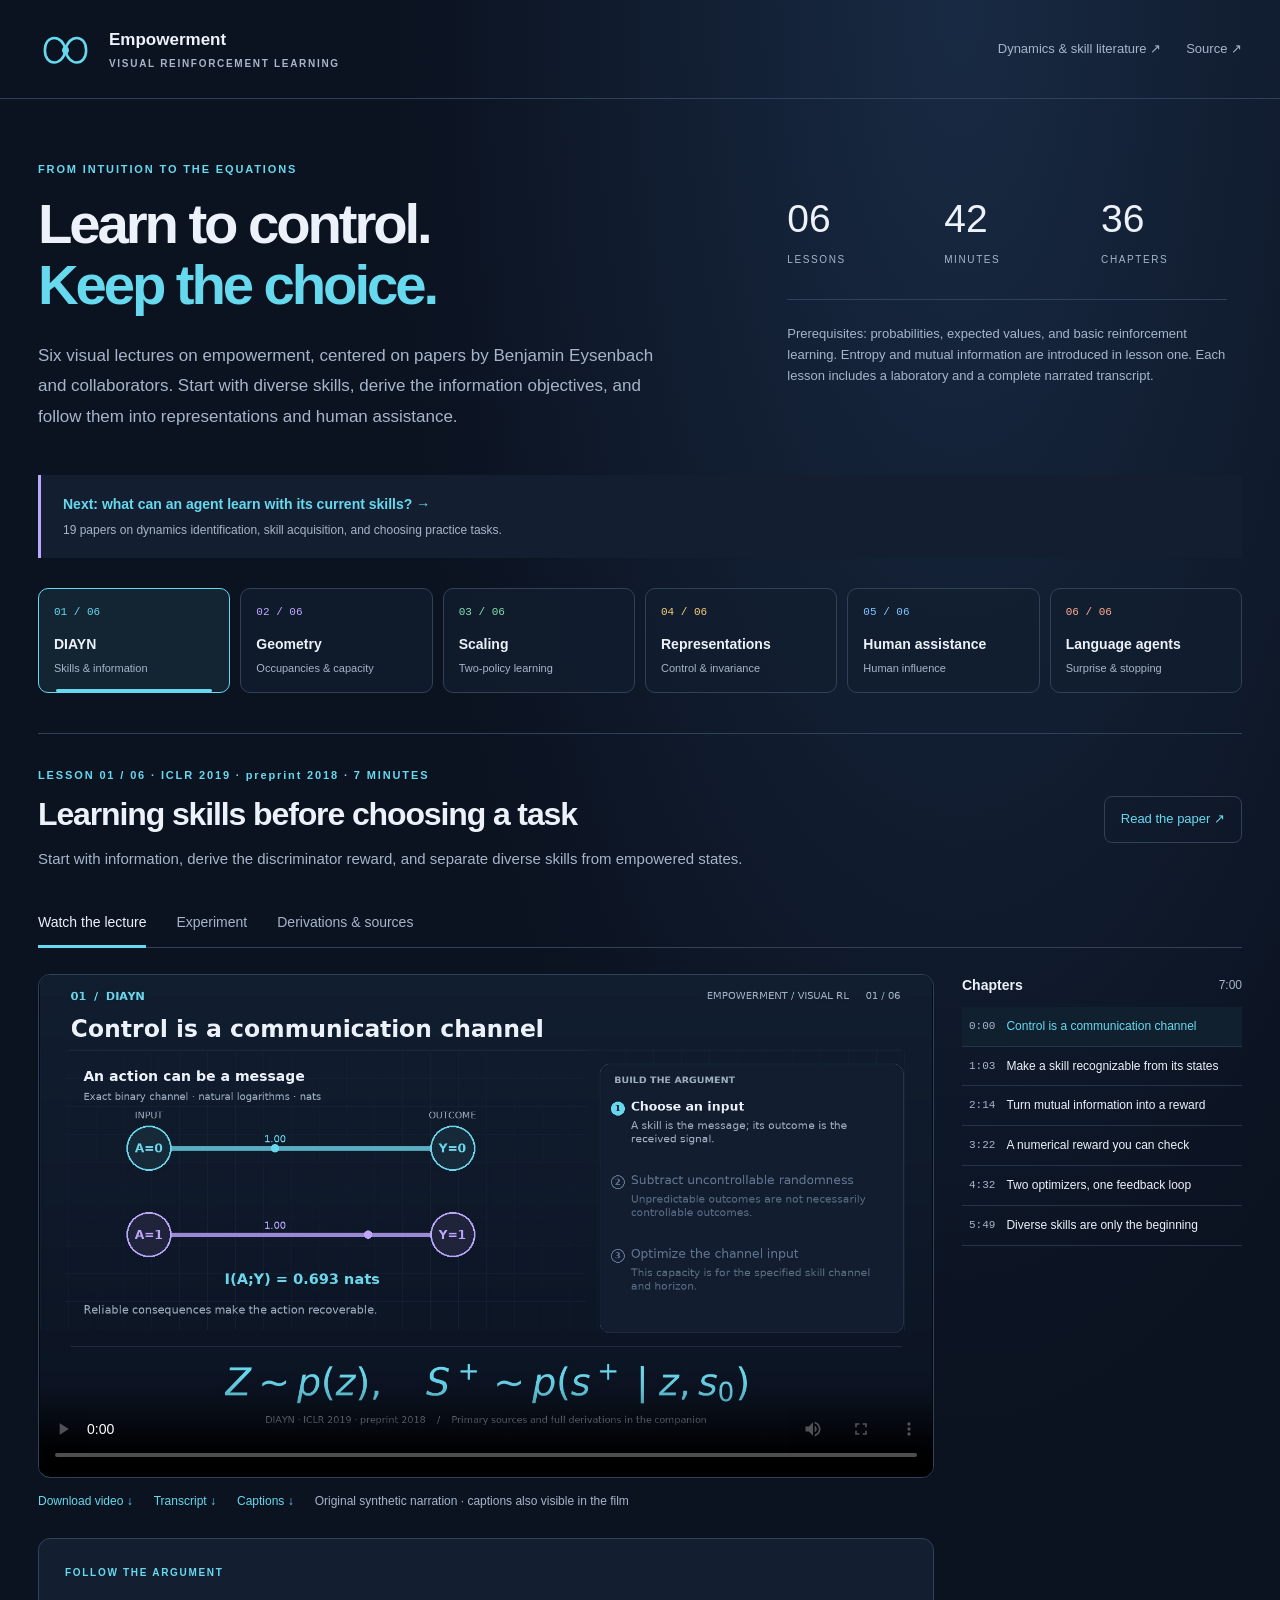
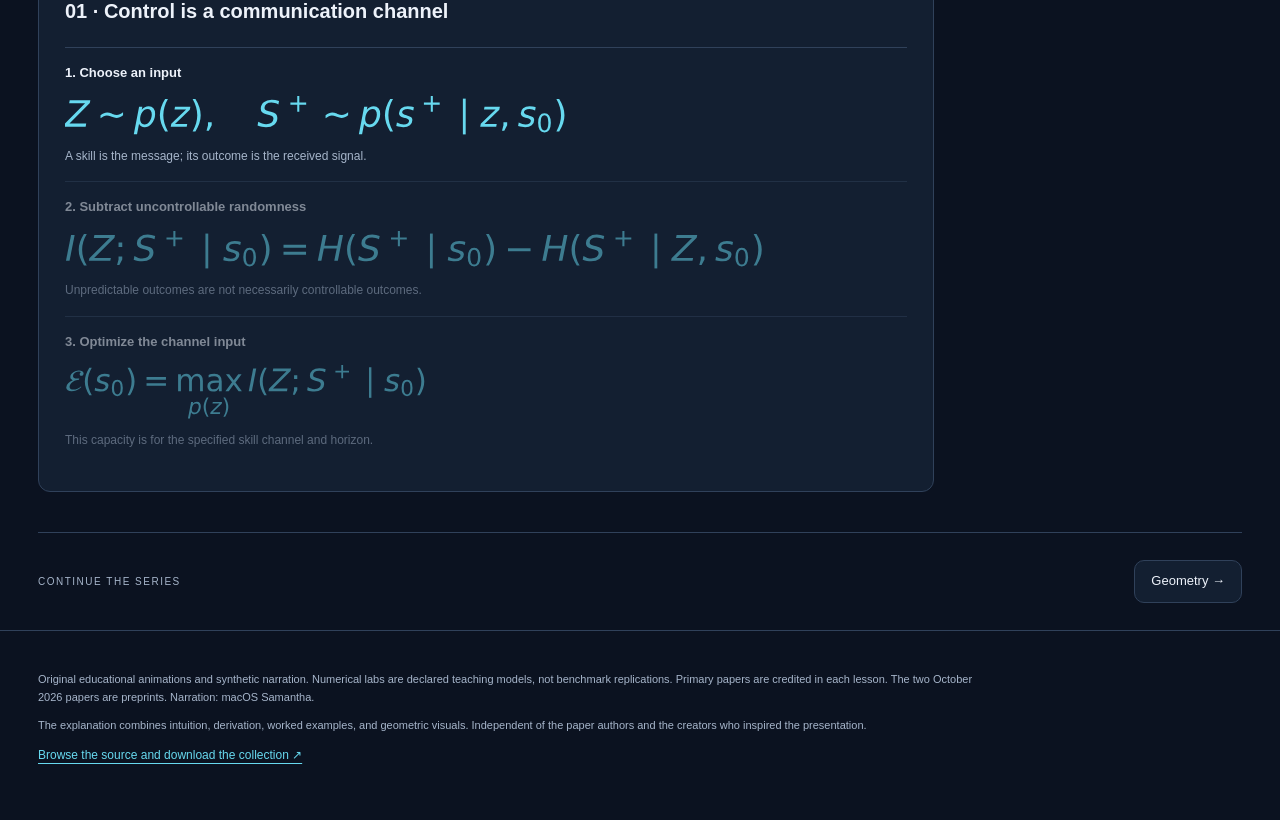
==== commit 8d32a237: "Add research map on dynamics, skill acquisition, and practice curricula" ====
--- a/index.html
+++ b/index.html
@@ -5,11 +5,14 @@
 .chart-scroll{overflow:auto;max-width:100%;border-radius:6px}.chart-hint{display:none;color:var(--muted);font-size:11px;margin:3px 0 9px}@media(max-width:760px){.chart-scroll canvas{min-width:620px}.chart-hint{display:block}}
 
 .code-panel{margin:28px 0;border:1px solid var(--line);border-radius:12px;padding:22px;min-width:0}.code-panel summary{cursor:pointer;color:var(--accent);font-weight:600}.code-panel p{color:var(--muted);font-size:13px}.code-panel pre{overflow:auto;max-height:620px;background:var(--bg);padding:20px;font-size:12px;line-height:1.65;border-radius:8px}.code-panel a,.lab-buttons a{font-size:12px}.episode-card strong{white-space:normal}
+
+.research-callout{max-width:1364px;margin:0 auto 30px;padding:18px 22px;background:var(--panel);border-left:3px solid var(--purple);font-size:14px}.research-callout a{font-weight:600;text-decoration:none}.research-callout span{display:block;margin-top:5px;font-size:12px;color:var(--muted)}@media(max-width:1440px){.research-callout{margin-left:38px;margin-right:38px}}@media(max-width:760px){.research-callout{margin-left:20px;margin-right:20px}}
 </style></head>
 <body>
 <a class="skip" href="#main">Skip to lesson</a>
-<header class="topbar"><a class="brand" href="index.html" aria-label="Empowerment home"><svg viewBox="0 0 64 38" aria-hidden="true"><path d="M8 20C8 1 29 1 32 20S56 39 56 20 35 1 32 20 8 39 8 20" fill="none" stroke="currentColor" stroke-width="3"/><circle cx="32" cy="20" r="4" fill="currentColor"/></svg><span>Empowerment<small>VISUAL REINFORCEMENT LEARNING</small></span></a><div class="toplinks"><a href="https://gatech-rl2.github.io/reset-free-rl-explainers/">Reset-free RL ↗</a><a href="https://github.com/GaTech-RL2/empowerment-rl-explainers">Source ↗</a></div></header>
+<header class="topbar"><a class="brand" href="index.html" aria-label="Empowerment home"><svg viewBox="0 0 64 38" aria-hidden="true"><path d="M8 20C8 1 29 1 32 20S56 39 56 20 35 1 32 20 8 39 8 20" fill="none" stroke="currentColor" stroke-width="3"/><circle cx="32" cy="20" r="4" fill="currentColor"/></svg><span>Empowerment<small>VISUAL REINFORCEMENT LEARNING</small></span></a><div class="toplinks"><a href="literature.html">Dynamics & skill literature ↗</a><a href="https://github.com/GaTech-RL2/empowerment-rl-explainers">Source ↗</a></div></header>
 <div class="intro"><div><p class="eyebrow">FROM INTUITION TO THE EQUATIONS</p><h1>Learn to control.<br><span>Keep the choice.</span></h1><p class="lede">Six visual lectures on empowerment, centered on papers by Benjamin Eysenbach and collaborators. Start with diverse skills, derive the information objectives, and follow them into representations and human assistance.</p></div><div class="course-stats"><strong>06<span>LESSONS</span></strong><strong>42<span>MINUTES</span></strong><strong>36<span>CHAPTERS</span></strong><p>Prerequisites: probabilities, expected values, and basic reinforcement learning. Entropy and mutual information are introduced in lesson one. Each lesson includes a laboratory and a complete narrated transcript.</p></div></div>
+<div class="research-callout"><a href="literature.html">Next: what can an agent learn with its current skills? →</a><span>19 papers on dynamics identification, skill acquisition, and choosing practice tasks.</span></div>
 <nav id="episodes" class="episode-nav" aria-label="Choose a lesson"></nav>
 <main id="main" tabindex="-1">
 <div class="lesson-heading"><div><p id="lesson-kicker" class="eyebrow"></p><h2 id="lesson-title"></h2><p id="lesson-summary"></p></div><a id="paper-link" class="paper-link" target="_blank" rel="noopener">Read the paper ↗</a></div>
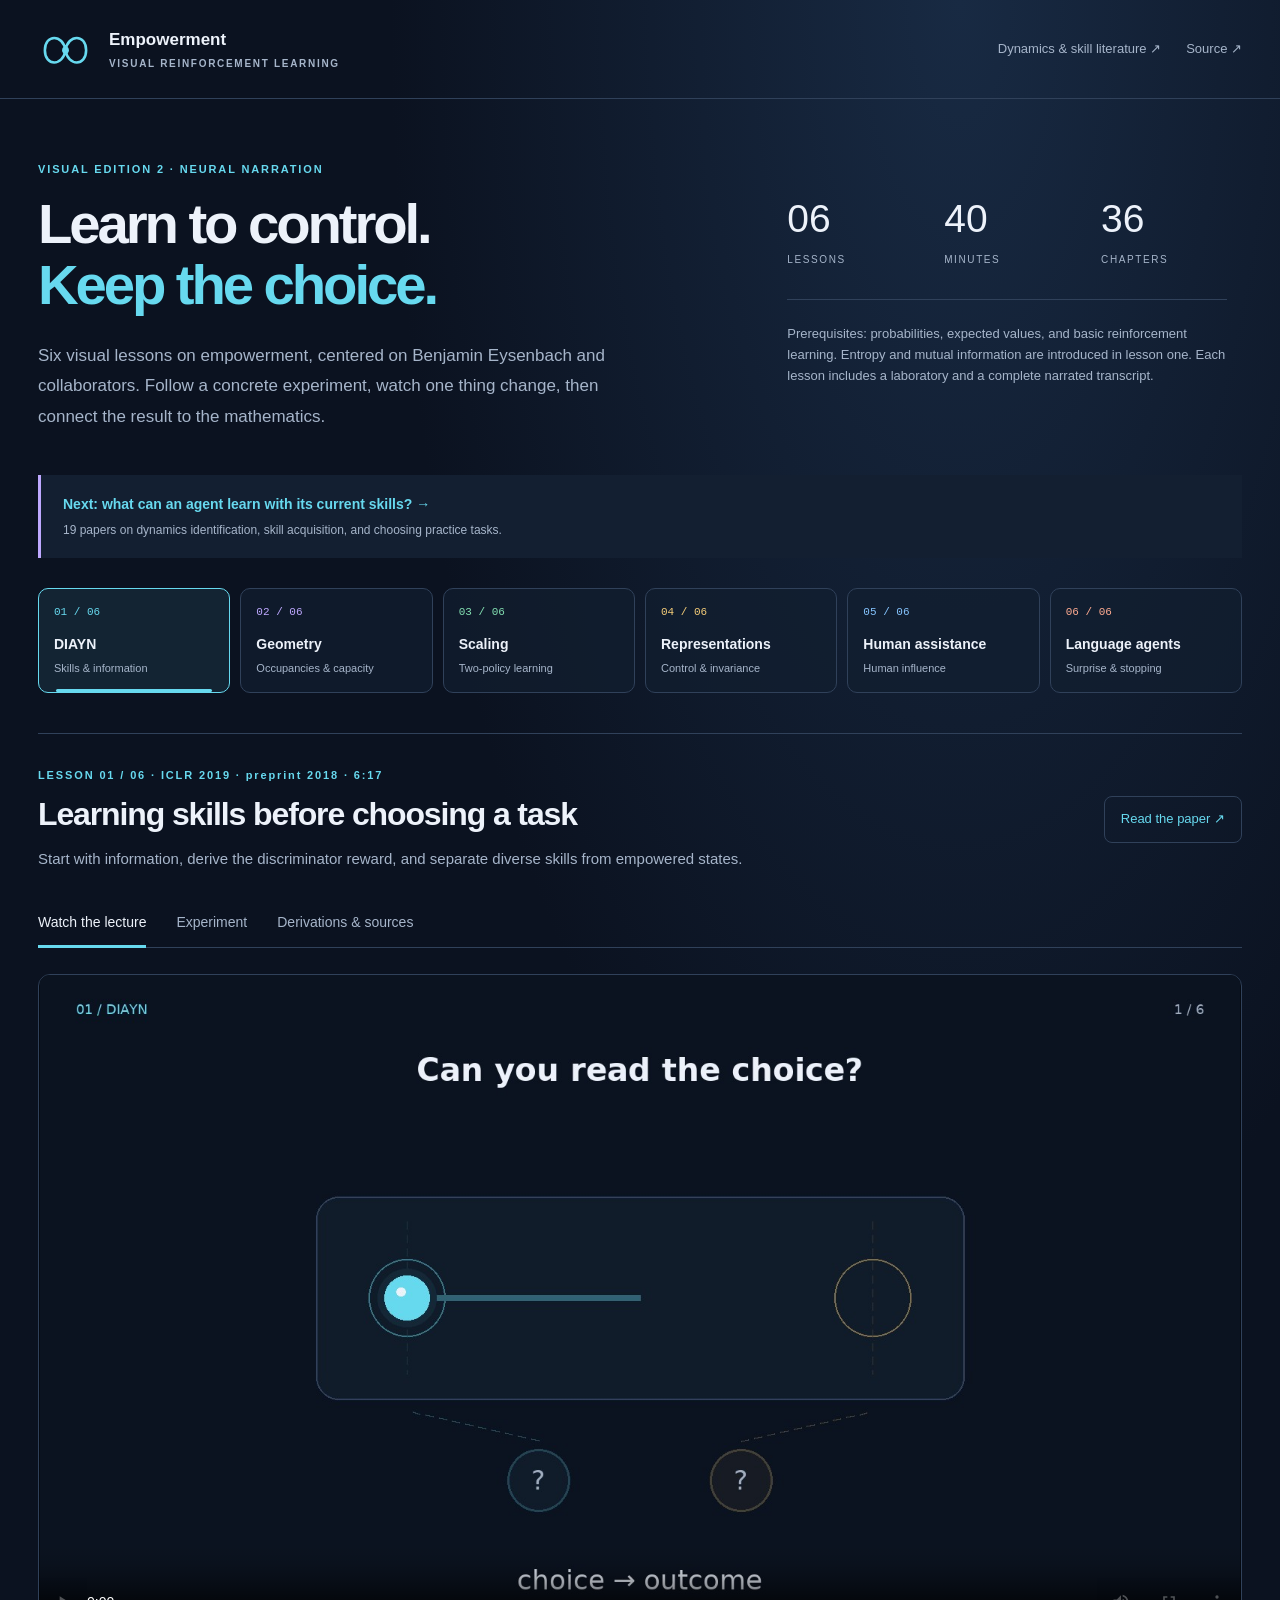
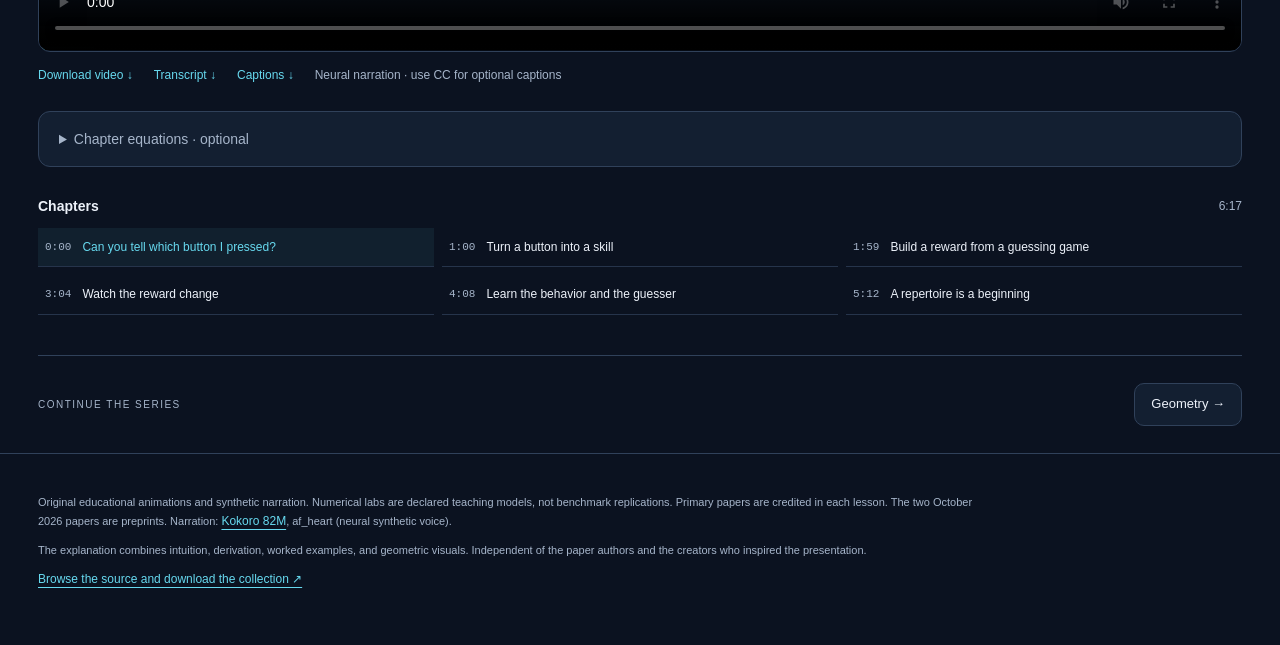
==== commit e02ff48b: "Rebuild empowerment films with neural narration and focused visual explanations" ====
--- a/index.html
+++ b/index.html
@@ -7,24 +7,28 @@
 .code-panel{margin:28px 0;border:1px solid var(--line);border-radius:12px;padding:22px;min-width:0}.code-panel summary{cursor:pointer;color:var(--accent);font-weight:600}.code-panel p{color:var(--muted);font-size:13px}.code-panel pre{overflow:auto;max-height:620px;background:var(--bg);padding:20px;font-size:12px;line-height:1.65;border-radius:8px}.code-panel a,.lab-buttons a{font-size:12px}.episode-card strong{white-space:normal}
 
 .research-callout{max-width:1364px;margin:0 auto 30px;padding:18px 22px;background:var(--panel);border-left:3px solid var(--purple);font-size:14px}.research-callout a{font-weight:600;text-decoration:none}.research-callout span{display:block;margin-top:5px;font-size:12px;color:var(--muted)}@media(max-width:1440px){.research-callout{margin-left:38px;margin-right:38px}}@media(max-width:760px){.research-callout{margin-left:20px;margin-right:20px}}
+
+/* Edition 2: let the film occupy the full lesson width. */
+.watch-grid{display:block}.watch-grid aside{margin-top:28px}.watch-grid #chapters{display:grid;grid-template-columns:repeat(3,minmax(0,1fr));gap:8px}.follow>summary{cursor:pointer;color:var(--muted);font-size:14px}.follow:not([open]){padding:16px 20px}.follow>h3{margin-top:22px}.follow[open] #current-steps{display:grid;grid-template-columns:repeat(3,minmax(0,1fr));gap:20px}.follow-step img{max-width:100%}#player video::cue{font-size:24px;background:#0b1220e8;color:#edf2fa}
+@media(max-width:760px){.watch-grid #chapters{grid-template-columns:1fr}.follow[open] #current-steps{grid-template-columns:1fr}#player video::cue{font-size:16px}}
 </style></head>
 <body>
 <a class="skip" href="#main">Skip to lesson</a>
 <header class="topbar"><a class="brand" href="index.html" aria-label="Empowerment home"><svg viewBox="0 0 64 38" aria-hidden="true"><path d="M8 20C8 1 29 1 32 20S56 39 56 20 35 1 32 20 8 39 8 20" fill="none" stroke="currentColor" stroke-width="3"/><circle cx="32" cy="20" r="4" fill="currentColor"/></svg><span>Empowerment<small>VISUAL REINFORCEMENT LEARNING</small></span></a><div class="toplinks"><a href="literature.html">Dynamics & skill literature ↗</a><a href="https://github.com/GaTech-RL2/empowerment-rl-explainers">Source ↗</a></div></header>
-<div class="intro"><div><p class="eyebrow">FROM INTUITION TO THE EQUATIONS</p><h1>Learn to control.<br><span>Keep the choice.</span></h1><p class="lede">Six visual lectures on empowerment, centered on papers by Benjamin Eysenbach and collaborators. Start with diverse skills, derive the information objectives, and follow them into representations and human assistance.</p></div><div class="course-stats"><strong>06<span>LESSONS</span></strong><strong>42<span>MINUTES</span></strong><strong>36<span>CHAPTERS</span></strong><p>Prerequisites: probabilities, expected values, and basic reinforcement learning. Entropy and mutual information are introduced in lesson one. Each lesson includes a laboratory and a complete narrated transcript.</p></div></div>
+<div class="intro"><div><p class="eyebrow">VISUAL EDITION 2 · NEURAL NARRATION</p><h1>Learn to control.<br><span>Keep the choice.</span></h1><p class="lede">Six visual lessons on empowerment, centered on Benjamin Eysenbach and collaborators. Follow a concrete experiment, watch one thing change, then connect the result to the mathematics.</p></div><div class="course-stats"><strong>06<span>LESSONS</span></strong><strong>40<span>MINUTES</span></strong><strong>36<span>CHAPTERS</span></strong><p>Prerequisites: probabilities, expected values, and basic reinforcement learning. Entropy and mutual information are introduced in lesson one. Each lesson includes a laboratory and a complete narrated transcript.</p></div></div>
 <div class="research-callout"><a href="literature.html">Next: what can an agent learn with its current skills? →</a><span>19 papers on dynamics identification, skill acquisition, and choosing practice tasks.</span></div>
 <nav id="episodes" class="episode-nav" aria-label="Choose a lesson"></nav>
 <main id="main" tabindex="-1">
 <div class="lesson-heading"><div><p id="lesson-kicker" class="eyebrow"></p><h2 id="lesson-title"></h2><p id="lesson-summary"></p></div><a id="paper-link" class="paper-link" target="_blank" rel="noopener">Read the paper ↗</a></div>
 <div class="tabs" role="tablist" aria-label="Lesson views"><button role="tab" id="tab-watch" aria-controls="panel-watch" data-tab="watch">Watch the lecture</button><button role="tab" id="tab-lab" aria-controls="panel-lab" data-tab="lab">Experiment</button><button role="tab" id="tab-notes" aria-controls="panel-notes" data-tab="notes">Derivations & sources</button></div>
-<section id="panel-watch" role="tabpanel" aria-labelledby="tab-watch"><div class="watch-grid"><div><div id="player"></div><div id="downloads" class="downloads"></div><div class="follow"><p class="eyebrow">FOLLOW THE ARGUMENT</p><h3 id="current-chapter"></h3><div id="current-steps"></div></div></div><aside><div class="chapter-header"><h3>Chapters</h3><span>7:00</span></div><div id="chapters"></div></aside></div></section>
+<section id="panel-watch" role="tabpanel" aria-labelledby="tab-watch"><div class="watch-grid"><div><div id="player"></div><div id="downloads" class="downloads"></div><details class="follow"><summary>Chapter equations · optional</summary><h3 id="current-chapter"></h3><div id="current-steps"></div></details></div><aside><div class="chapter-header"><h3>Chapters</h3><span>7:00</span></div><div id="chapters"></div></aside></div></section>
 <section id="panel-lab" role="tabpanel" aria-labelledby="tab-lab" hidden><div id="laboratory"></div></section>
 <section id="panel-notes" role="tabpanel" aria-labelledby="tab-notes" hidden><div id="notes"></div></section>
 <div class="course-footer"><span>CONTINUE THE SERIES</span><button id="next-lesson">Next lesson →</button></div>
 </main>
-<footer><p>Original educational animations and synthetic narration. Numerical labs are declared teaching models, not benchmark replications. Primary papers are credited in each lesson. The two October 2026 papers are preprints. Narration: macOS Samantha.</p><p>The explanation combines intuition, derivation, worked examples, and geometric visuals. Independent of the paper authors and the creators who inspired the presentation.</p><a href="https://github.com/GaTech-RL2/empowerment-rl-explainers">Browse the source and download the collection ↗</a></footer>
+<footer><p>Original educational animations and synthetic narration. Numerical labs are declared teaching models, not benchmark replications. Primary papers are credited in each lesson. The two October 2026 papers are preprints. Narration: <a href="https://github.com/thewh1teagle/kokoro-onnx">Kokoro 82M</a>, af_heart (neural synthetic voice).</p><p>The explanation combines intuition, derivation, worked examples, and geometric visuals. Independent of the paper authors and the creators who inspired the presentation.</p><a href="https://github.com/GaTech-RL2/empowerment-rl-explainers">Browse the source and download the collection ↗</a></footer>
 <noscript><p>This companion needs JavaScript for lesson navigation and experiments. The <a href="media/diayn.mp4">DIAYN video</a> and <a href="transcripts/diayn.txt">transcript</a> can be opened directly.</p></noscript>
-<script>window.EPISODES = [{"id": "diayn", "number": "01", "short": "DIAYN", "title": "Learning skills before choosing a task", "paper": "Diversity Is All You Need: Learning Skills without a Reward Function", "authors": "Benjamin Eysenbach, Abhishek Gupta, Julian Ibarz, Sergey Levine", "year": "ICLR 2019 · preprint 2018", "url": "https://arxiv.org/abs/1802.06070", "color": "#67d9ef", "summary": "Start with information, derive the discriminator reward, and separate diverse skills from empowered states.", "sources": [{"title": "Diversity Is All You Need: Learning Skills without a Reward Function", "url": "https://arxiv.org/abs/1802.06070"}, {"title": "The Geometry of Empowerment", "url": "https://arxiv.org/abs/2610.07796"}], "chapters": [{"title": "Control is a communication channel", "visual": "channel", "steps": [{"title": "Choose an input", "math": "Z\\sim p(z),\\quad S^+\\sim p(s^+\\mid z,s_0)", "explain": "A skill is the message; its outcome is the received signal.", "asset": "assets/math/a530570f329ba9c2.svg"}, {"title": "Subtract uncontrollable randomness", "math": "I(Z;S^+\\mid s_0)=H(S^+\\mid s_0)-H(S^+\\mid Z,s_0)", "explain": "Unpredictable outcomes are not necessarily controllable outcomes.", "asset": "assets/math/5b83855e4e2d87fd.svg"}, {"title": "Optimize the channel input", "math": "\\mathcal{E}(s_0)=\\max_{p(z)}I(Z;S^+\\mid s_0)", "explain": "This capacity is for the specified skill channel and horizon.", "asset": "assets/math/fca4be509fa31e5f.svg"}], "paragraphs": ["Imagine a robot with two buttons. One reliably moves a puck left, and the other reliably moves it right. After seeing the puck, an observer can infer which button was pressed. The robot has transmitted one bit through the physical world. That is the basic intuition behind empowerment.", "Now disconnect the buttons and let a fan randomly blow the puck left or right. The outcome still has one bit of entropy. Yet it tells us nothing about the chosen button. Subtracting the uncertainty that remains after the input is known removes this uncontrollable randomness. What remains is mutual information.", "A learned skill can replace a single button: choose a latent variable, run a policy, and observe a future state. Maximizing information over the input distribution gives the capacity of that particular channel. The available skills, the observation, and the time horizon all matter. We will use this communication picture to understand DIAYN."], "narration": "Imagine a robot with two buttons. One reliably moves a puck left, and the other reliably moves it right. After seeing the puck, an observer can infer which button was pressed. The robot has transmitted one bit through the physical world. That is the basic intuition behind empowerment.\n\nNow disconnect the buttons and let a fan randomly blow the puck left or right. The outcome still has one bit of entropy. Yet it tells us nothing about the chosen button. Subtracting the uncertainty that remains after the input is known removes this uncontrollable randomness. What remains is mutual information.\n\nA learned skill can replace a single button: choose a latent variable, run a policy, and observe a future state. Maximizing information over the input distribution gives the capacity of that particular channel. The available skills, the observation, and the time horizon all matter. We will use this communication picture to understand DIAYN.", "source": "Original two-button channel example; empowerment definitions in Geometry §3. DIAYN is a related state-marginal skill objective, not this exact fixed-horizon channel.", "start": 0.0, "end": 63.982388792507614, "duration": 63.982388792507614, "beat_starts": [0.47562150767063516, 19.574252692092035, 39.63616606126763]}, {"title": "Make a skill recognizable from its states", "visual": "skills", "steps": [{"title": "Sample a persistent identity", "math": "z\\sim p(z),\\qquad a_t\\sim\\pi_\\theta(a_t\\mid s_t,z)", "explain": "Keep the chosen skill fixed during its rollout.", "asset": "assets/math/6ddf4737c98565ed.svg"}, {"title": "Separate state distributions", "math": "I(Z;S)=H(Z)-H(Z\\mid S)", "explain": "The discriminator sees states, not the action sequence.", "asset": "assets/math/6f4dca56615c0588.svg"}, {"title": "Keep behavior flexible", "math": "\\mathcal{J}=I(Z;S)+\\alpha H(A\\mid S,Z)", "explain": "Distinct state occupancies plus conditional action entropy.", "asset": "assets/math/b8921acac5b593f1.svg"}], "paragraphs": ["In DIAYN, we first draw a skill label from a fixed prior. The same policy network receives both the current state and this label. Hold the label fixed while collecting a trajectory. Different labels should produce state distributions that an observer can distinguish, without being told a downstream task reward.", "Our diagram has three colored skills exploring different parts of a room. If every color visits exactly the same distribution, the state reveals no information about the label. If the distributions become distinct, the label becomes easier to decode. This is a statement about distributions, not just three hand-picked trajectory endpoints.", "DIAYN also rewards entropy in the action distribution conditioned on the state and skill. That encourages flexible behavior within each distinguishable skill. The canonical information objective combines state-skill mutual information with this action entropy term. High action entropy alone would just produce randomness; the state discriminator supplies the pressure toward identifiable effects."], "narration": "In DIAYN, we first draw a skill label from a fixed prior. The same policy network receives both the current state and this label. Hold the label fixed while collecting a trajectory. Different labels should produce state distributions that an observer can distinguish, without being told a downstream task reward.\n\nOur diagram has three colored skills exploring different parts of a room. If every color visits exactly the same distribution, the state reveals no information about the label. If the distributions become distinct, the label becomes easier to decode. This is a statement about distributions, not just three hand-picked trajectory endpoints.\n\nDIAYN also rewards entropy in the action distribution conditioned on the state and skill. That encourages flexible behavior within each distinguishable skill. The canonical information objective combines state-skill mutual information with this action entropy term. High action entropy alone would just produce randomness; the state discriminator supplies the pressure toward identifiable effects.", "source": "DIAYN §§3–4: skill-conditioned policy, state discriminator, and conditional action entropy. The room is an original schematic.", "start": 63.982388792507614, "end": 134.95220251567437, "duration": 70.96981372316675, "beat_starts": [64.45801030017824, 85.12975962122027, 108.31373183699719]}, {"title": "Turn mutual information into a reward", "visual": "bound", "steps": [{"title": "Start from the posterior", "math": "I(Z;S)=\\mathbb{E}[\\log p(z\\mid s)-\\log p(z)]", "explain": "The true posterior is generally unavailable.", "asset": "assets/math/551e628cecb2a669.svg"}, {"title": "Insert a learned decoder", "math": "I(Z;S)=\\mathbb{E}\\log\\frac{q_\\phi(z\\mid s)}{p(z)}+\\mathbb{E}_s D_{KL}(p\\Vert q)", "explain": "The omitted KL term is nonnegative.", "asset": "assets/math/7087eb26e0f07b71.svg"}, {"title": "Use a variational lower bound", "math": "r_z(s)=\\log q_\\phi(z\\mid s)-\\log p(z)", "explain": "Reward states that provide evidence for the sampled skill.", "asset": "assets/math/1ea3de43b6bc9e38.svg"}], "paragraphs": ["Here is the mathematical bridge from information theory to reinforcement learning. Write mutual information as the expected log posterior probability of the skill, minus its log prior probability. The prior is chosen by us. The posterior would require knowing the complete distributions generated by the policies.", "Replace that posterior with a trainable classifier. Add and subtract its log probability inside the expectation. The leftover term is an expected Kullback Leibler divergence from the true posterior to the classifier. Because this divergence cannot be negative, the classifier expression is a lower bound on the information we wanted.", "This gives a concrete intrinsic reward: log classifier probability minus log prior. A state earns reward when it is stronger evidence for the sampled skill than the prior alone. The bound becomes tight with a correct classifier. Otherwise, improving the classifier and improving the policy address different sources of error in the same objective."], "narration": "Here is the mathematical bridge from information theory to reinforcement learning. Write mutual information as the expected log posterior probability of the skill, minus its log prior probability. The prior is chosen by us. The posterior would require knowing the complete distributions generated by the policies.\n\nReplace that posterior with a trainable classifier. Add and subtract its log probability inside the expectation. The leftover term is an expected Kullback Leibler divergence from the true posterior to the classifier. Because this divergence cannot be negative, the classifier expression is a lower bound on the information we wanted.\n\nThis gives a concrete intrinsic reward: log classifier probability minus log prior. A state earns reward when it is stronger evidence for the sampled skill than the prior alone. The bound becomes tight with a correct classifier. Otherwise, improving the classifier and improving the policy address different sources of error in the same objective.", "source": "DIAYN variational discriminator reward; the KL decomposition is a standard information-theory identity, derived here with original notation.", "start": 134.95220251567437, "end": 202.6496907221601, "duration": 67.69748820648573, "beat_starts": [135.427824023345, 156.4764043014019, 178.99391187955533]}, {"title": "A numerical reward you can check", "visual": "reward", "steps": [{"title": "Four equally likely skills", "math": "p(z)=1/4,\\qquad H(Z)=\\log 4", "explain": "All logarithms in these lessons use natural units: nats.", "asset": "assets/math/71b11884db0605ab.svg"}, {"title": "A confident correct prediction", "math": "q(z\\mid s)=0.8\\;\\Rightarrow\\;r=\\log(3.2)\\approx1.163", "explain": "The state provides positive evidence for its skill.", "asset": "assets/math/edf95c0b1bc9f3b0.svg"}, {"title": "Compare against chance", "math": "q(z\\mid s)=0.25\\;\\Rightarrow\\;r=0", "explain": "A wrong confident prediction can produce negative reward.", "asset": "assets/math/90c9b1a60d5c764a.svg"}], "paragraphs": ["Let us compute the reward instead of treating the formula as decoration. Suppose there are four equally probable skills. Before observing a state, the probability of the chosen skill is one quarter. If the discriminator assigns probability point eight to the correct label afterward, the reward is log three point two, about one point one six nats.", "If the classifier stays at chance, the ratio is one and the reward is zero. If it gives the true skill probability point zero five, the ratio becomes point two and the reward is negative. The policy is rewarded for evidence about its actual label, not simply for producing any confident classifier prediction.", "The lab generalizes this example into a noisy categorical channel. Change how much the skill distributions overlap and compare actual mutual information with the variational bound. A miscalibrated decoder can lower the bound even when the underlying skills remain distinct. This is a controlled calculation, not a replication of a locomotion benchmark."], "narration": "Let us compute the reward instead of treating the formula as decoration. Suppose there are four equally probable skills. Before observing a state, the probability of the chosen skill is one quarter. If the discriminator assigns probability point eight to the correct label afterward, the reward is log three point two, about one point one six nats.\n\nIf the classifier stays at chance, the ratio is one and the reward is zero. If it gives the true skill probability point zero five, the ratio becomes point two and the reward is negative. The policy is rewarded for evidence about its actual label, not simply for producing any confident classifier prediction.\n\nThe lab generalizes this example into a noisy categorical channel. Change how much the skill distributions overlap and compare actual mutual information with the variational bound. A miscalibrated decoder can lower the bound even when the underlying skills remain distinct. This is a controlled calculation, not a replication of a locomotion benchmark.", "source": "Original four-skill arithmetic and exact finite-channel teaching model; reward form from DIAYN.", "start": 202.6496907221601, "end": 272.5235436774953, "duration": 69.87385295533521, "beat_starts": [203.12531222983074, 226.6752157430717, 247.82828412109498]}, {"title": "Two optimizers, one feedback loop", "visual": "training", "steps": [{"title": "Collect labeled experience", "math": "\\mathcal{D}\\leftarrow\\mathcal{D}\\cup\\{(s,a,s^\\prime,z)\\}", "explain": "The skill label is self-generated supervision.", "asset": "assets/math/02c81b57687f2fcd.svg"}, {"title": "Train the discriminator", "math": "\\max_\\phi\\;\\mathbb{E}_{\\mathcal{D}}\\log q_\\phi(z\\mid s)", "explain": "Classification changes the intrinsic reward landscape.", "asset": "assets/math/e24e85f6ae929ee1.svg"}, {"title": "Improve the skill policy", "math": "\\max_\\theta\\;\\mathbb{E}\\sum_t\\gamma^t[r_z(s_t)+\\alpha H(\\pi_\\theta)]", "explain": "An entropy-regularized RL optimizer improves behavior.", "asset": "assets/math/18d4bec6e2d64a83.svg"}], "paragraphs": ["The learning loop now has two coupled parts. Sample a label, execute the label-conditioned policy, and store states with their labels. Those labels are free supervision: they came from the experimenter, rather than an external reward function. A discriminator learns to predict them from the observed states.", "Next, use the discriminator reward inside an entropy-regularized reinforcement learning update. Better policies can produce more separable states, which give the discriminator a clearer classification problem. A more accurate discriminator gives the policy a more faithful signal. Neither update makes the other automatically correct, especially with limited data or function approximation.", "A practical implementation must keep the skill identity attached to each replay transition. It must also separate the task reward used for later evaluation from the intrinsic reward used during pretraining. Otherwise an apparently unsupervised result can quietly depend on downstream supervision. Our included code computes the information objective exactly, rather than pretending to reproduce the entire training system."], "narration": "The learning loop now has two coupled parts. Sample a label, execute the label-conditioned policy, and store states with their labels. Those labels are free supervision: they came from the experimenter, rather than an external reward function. A discriminator learns to predict them from the observed states.\n\nNext, use the discriminator reward inside an entropy-regularized reinforcement learning update. Better policies can produce more separable states, which give the discriminator a clearer classification problem. A more accurate discriminator gives the policy a more faithful signal. Neither update makes the other automatically correct, especially with limited data or function approximation.\n\nA practical implementation must keep the skill identity attached to each replay transition. It must also separate the task reward used for later evaluation from the intrinsic reward used during pretraining. Otherwise an apparently unsupervised result can quietly depend on downstream supervision. Our included code computes the information objective exactly, rather than pretending to reproduce the entire training system.", "source": "DIAYN training structure and entropy-regularized learning; replay explanation and finite-channel code are educational illustrations.", "start": 272.5235436774953, "end": 349.90319946294386, "duration": 77.37965578544853, "beat_starts": [272.99916518516596, 293.7233319598658, 320.66288096167995]}, {"title": "Diverse skills are only the beginning", "visual": "options", "steps": [{"title": "State what was learned", "math": "\\pi(a\\mid s,z)\\quad\\mathrm{and}\\quad q(z\\mid s)", "explain": "A behavioral repertoire and a decoder.", "asset": "assets/math/b4123021ce6b3592.svg"}, {"title": "Separate skill use from preparation", "math": "I_\\pi(Z;S^+\\mid s_0)\\leq\\mathcal{E}(s_0)", "explain": "A particular skill set supplies evidence about capacity.", "asset": "assets/math/9f7d951a20cc3adc.svg"}, {"title": "Ask where skills remain available", "math": "\\max_\\mu\\;\\mathbb{E}_\\mu\\sum_t\\gamma^t\\mathcal{E}(S_t)", "explain": "The next lessons add an outer state-seeking objective.", "asset": "assets/math/54728f8f7ea2e6b0.svg"}], "paragraphs": ["The useful product is a repertoire: a skill-conditioned policy together with a decoder. A later task can select skills, compose them, or fine-tune their parameters. But distinguishable behavior is not a promise that every useful task is covered. The features supplied to the discriminator influence which differences are worth learning.", "There is another subtle distinction. Executing a skill may consume an opportunity. A robot can demonstrate that it knows several ways to leave a platform, while ending up somewhere with few remaining choices. Measuring information transmitted by a chosen skill set and seeking states with many available skills are different optimization problems.", "Keep three questions separate as the series continues. What behaviors are distinguishable? From which starting states can they actually be executed? And who benefits from those choices? DIAYN provides our starting language for the first question. The geometry and scaling papers address the second; the assistance papers change the agent whose control we care about."], "narration": "The useful product is a repertoire: a skill-conditioned policy together with a decoder. A later task can select skills, compose them, or fine-tune their parameters. But distinguishable behavior is not a promise that every useful task is covered. The features supplied to the discriminator influence which differences are worth learning.\n\nThere is another subtle distinction. Executing a skill may consume an opportunity. A robot can demonstrate that it knows several ways to leave a platform, while ending up somewhere with few remaining choices. Measuring information transmitted by a chosen skill set and seeking states with many available skills are different optimization problems.\n\nKeep three questions separate as the series continues. What behaviors are distinguishable? From which starting states can they actually be executed? And who benefits from those choices? DIAYN provides our starting language for the first question. The geometry and scaling papers address the second; the assistance papers change the agent whose control we care about.", "source": "DIAYN transfer motivation; effective-versus-potential distinction from Geometry §3. The platform example is original.", "start": 349.90319946294386, "end": 420.00000000000006, "duration": 70.0968005370562, "beat_starts": [350.37882097061447, 372.61214469793475, 395.35557249223183]}], "target_duration": 420, "duration": 420, "subtitles": [{"start": 0.47562150767063516, "end": 2.8732988893081757, "text": "Imagine a robot with two buttons."}, {"start": 2.9922042662258344, "end": 7.771209540174738, "text": "One reliably moves a puck left, and the other reliably moves it right."}, {"start": 7.890114917092396, "end": 12.497004657952987, "text": "After seeing the puck, an observer can infer which button was pressed."}, {"start": 12.615910034870645, "end": 16.21953565798849, "text": "The robot has transmitted one bit through the physical world."}, {"start": 16.33844103490615, "end": 19.27698924979789, "text": "That is the basic intuition behind empowerment."}, {"start": 19.574252692092035, "end": 24.37243145806891, "text": "Now disconnect the buttons and let a fan randomly blow the puck left or right."}, {"start": 24.49133683498657, "end": 26.988300206350356, "text": "The outcome still has one bit of entropy."}, {"start": 27.107205583268016, "end": 30.066364063492152, "text": "Yet it tells us nothing about the chosen button."}, {"start": 30.18526944040981, "end": 36.78744094985577, "text": "Subtracting the uncertainty that remains after the input is known removes this uncontrollable randomness."}, {"start": 36.90634632677343, "end": 39.338902618973485, "text": "What remains is mutual information."}, {"start": 39.63616606126763, "end": 47.48719083569834, "text": "A learned skill can replace a single button: choose a latent variable, run a policy, and observe a future state."}, {"start": 47.60609621261601, "end": 53.989035933370026, "text": "Maximizing information over the input distribution gives the capacity of that particular channel."}, {"start": 54.107941310287686, "end": 59.048212001681165, "text": "The available skills, the observation, and the time horizon all matter."}, {"start": 59.167117378598824, "end": 63.09059846562517, "text": "We will use this communication picture to understand DIAYN."}, {"start": 64.45801030017824, "end": 68.60924472790896, "text": "In DIAYN, we first draw a skill label from a fixed prior."}, {"start": 68.72815010482663, "end": 73.10485885353745, "text": "The same policy network receives both the current state and this label."}, {"start": 73.2237642304551, "end": 76.40819885603115, "text": "Hold the label fixed while collecting a trajectory."}, {"start": 76.5271042329488, "end": 84.83249617892614, "text": "Different labels should produce state distributions that an observer can distinguish, without being told a downstream task reward."}, {"start": 85.12975962122027, "end": 89.59837231750704, "text": "Our diagram has three colored skills exploring different parts of a room."}, {"start": 89.7172776944247, "end": 96.57474895689428, "text": "If every color visits exactly the same distribution, the state reveals no information about the label."}, {"start": 96.69365433381193, "end": 101.85315681389734, "text": "If the distributions become distinct, the label becomes easier to decode."}, {"start": 101.972062190815, "end": 108.01646839470304, "text": "This is a statement about distributions, not just three hand-picked trajectory endpoints."}, {"start": 108.31373183699719, "end": 113.7477075621342, "text": "DIAYN also rewards entropy in the action distribution conditioned on the state and skill."}, {"start": 113.86661293905185, "end": 118.19942578611723, "text": "That encourages flexible behavior within each distinguishable skill."}, {"start": 118.31833116303488, "end": 125.11089990727024, "text": "The canonical information objective combines state-skill mutual information with this action entropy term."}, {"start": 125.22980528418789, "end": 134.06041218879193, "text": "High action entropy alone would just produce randomness; the state discriminator supplies the pressure toward identifiable effects."}, {"start": 135.427824023345, "end": 140.28233421163662, "text": "Here is the mathematical bridge from information theory to reinforcement learning."}, {"start": 140.40123958855426, "end": 148.27847308981393, "text": "Write mutual information as the expected log posterior probability of the skill, minus its log prior probability."}, {"start": 148.39737846673157, "end": 150.2477938511056, "text": "The prior is chosen by us."}, {"start": 150.36669922802324, "end": 156.17914085910775, "text": "The posterior would require knowing the complete distributions generated by the policies."}, {"start": 156.4764043014019, "end": 160.14339658163544, "text": "Replace that posterior with a trainable classifier."}, {"start": 160.2623019585531, "end": 164.46882738655054, "text": "Add and subtract its log probability inside the expectation."}, {"start": 164.58773276346818, "end": 171.28369088895795, "text": "The leftover term is an expected Kullback Leibler divergence from the true posterior to the classifier."}, {"start": 171.40259626587562, "end": 178.6966484372612, "text": "Because this divergence cannot be negative, the classifier expression is a lower bound on the information we wanted."}, {"start": 178.99391187955533, "end": 185.2315888648416, "text": "This gives a concrete intrinsic reward: log classifier probability minus log prior."}, {"start": 185.35049424175926, "end": 190.6890979458269, "text": "A state earns reward when it is stronger evidence for the sampled skill than the prior alone."}, {"start": 190.80800332274453, "end": 194.06650608935888, "text": "The bound becomes tight with a correct classifier."}, {"start": 194.18541146627655, "end": 201.75790039527766, "text": "Otherwise, improving the classifier and improving the policy address different sources of error in the same objective."}, {"start": 203.12531222983074, "end": 207.57569276832348, "text": "Let us compute the reward instead of treating the formula as decoration."}, {"start": 207.69459814524112, "end": 210.79029963329236, "text": "Suppose there are four equally probable skills."}, {"start": 210.90920501021003, "end": 215.80121993613773, "text": "Before observing a state, the probability of the chosen skill is one quarter."}, {"start": 215.9201253130554, "end": 224.94499387719864, "text": "If the discriminator assigns probability point eight to the correct label afterward, the reward is log three point two, about one point"}, {"start": 225.06389925411628, "end": 226.37795230077754, "text": "one six nats."}, {"start": 226.6752157430717, "end": 231.9037328856764, "text": "If the classifier stays at chance, the ratio is one and the reward is zero."}, {"start": 232.02263826259406, "end": 239.05960710030226, "text": "If it gives the true skill probability point zero five, the ratio becomes point two and the reward is negative."}, {"start": 239.1785124772199, "end": 247.53102067880084, "text": "The policy is rewarded for evidence about its actual label, not simply for producing any confident classifier prediction."}, {"start": 247.82828412109498, "end": 252.37066769497775, "text": "The lab generalizes this example into a noisy categorical channel."}, {"start": 252.4895730718954, "end": 259.845307407557, "text": "Change how much the skill distributions overlap and compare actual mutual information with the variational bound."}, {"start": 259.9642127844747, "end": 265.89640203889667, "text": "A miscalibrated decoder can lower the bound even when the underlying skills remain distinct."}, {"start": 266.01530741581433, "end": 271.6317533506129, "text": "This is a controlled calculation, not a replication of a locomotion benchmark."}, {"start": 272.99916518516596, "end": 275.7606930201715, "text": "The learning loop now has two coupled parts."}, {"start": 275.8795983970892, "end": 282.09522834373865, "text": "Sample a label, execute the label-conditioned policy, and store states with their labels."}, {"start": 282.2141337206563, "end": 289.39051911280046, "text": "Those labels are free supervision: they came from the experimenter, rather than an external reward function."}, {"start": 289.50942448971807, "end": 293.42606851757165, "text": "A discriminator learns to predict them from the observed states."}, {"start": 293.7233319598658, "end": 300.53750184757456, "text": "Next, use the discriminator reward inside an entropy-regularized reinforcement learning update."}, {"start": 300.65640722449217, "end": 308.4474343274865, "text": "Better policies can produce more separable states, which give the discriminator a clearer classification problem."}, {"start": 308.56633970440424, "end": 313.1870521953315, "text": "A more accurate discriminator gives the policy a more faithful signal."}, {"start": 313.30595757224916, "end": 320.3656175193858, "text": "Neither update makes the other automatically correct, especially with limited data or function approximation."}, {"start": 320.66288096167995, "end": 326.7469222912072, "text": "A practical implementation must keep the skill identity attached to each replay transition."}, {"start": 326.8658276681249, "end": 334.2476716428014, "text": "It must also separate the task reward used for later evaluation from the intrinsic reward used during pretraining."}, {"start": 334.36657701971905, "end": 340.5447517726395, "text": "Otherwise an apparently unsupervised result can quietly depend on downstream supervision."}, {"start": 340.66365714955714, "end": 349.0114091360614, "text": "Our included code computes the information objective exactly, rather than pretending to reproduce the entire training system."}, {"start": 350.37882097061447, "end": 356.149843895406, "text": "The useful product is a repertoire: a skill-conditioned policy together with a decoder."}, {"start": 356.26874927232365, "end": 361.7453327575228, "text": "A later task can select skills, compose them, or fine-tune their parameters."}, {"start": 361.86423813444054, "end": 366.96334659183316, "text": "But distinguishable behavior is not a promise that every useful task is covered."}, {"start": 367.0822519687508, "end": 372.3148812556406, "text": "The features supplied to the discriminator influence which differences are worth learning."}, {"start": 372.61214469793475, "end": 374.6258567999423, "text": "There is another subtle distinction."}, {"start": 374.74476217686, "end": 377.92974178541357, "text": "Executing a skill may consume an opportunity."}, {"start": 378.0486471623313, "end": 385.89977102457607, "text": "A robot can demonstrate that it knows several ways to leave a platform, while ending up somewhere with few remaining choices."}, {"start": 386.01867640149374, "end": 394.1272304047653, "text": "Measuring information transmitted by a chosen skill set and seeking states with many available skills are different optimization"}, {"start": 394.246135781683, "end": 395.0583090499377, "text": "problems."}, {"start": 395.35557249223183, "end": 398.9011326562882, "text": "Keep three questions separate as the series continues."}, {"start": 399.0200380332059, "end": 401.245500793941, "text": "What behaviors are distinguishable?"}, {"start": 401.3644061708587, "end": 404.9140289352931, "text": "From which starting states can they actually be executed?"}, {"start": 405.0329343122108, "end": 407.26508550039756, "text": "And who benefits from those choices?"}, {"start": 407.3839908773152, "end": 411.0371108635751, "text": "DIAYN provides our starting language for the first question."}, {"start": 411.15601624049276, "end": 419.1082096731176, "text": "The geometry and scaling papers address the second; the assistance papers change the agent whose control we care about."}], "voice": "macOS Samantha · synthetic narration"}, {"id": "geometry", "number": "02", "short": "Geometry", "title": "Where are the states with the most options?", "paper": "The Geometry of Empowerment", "authors": "Catherine Ji, Vivek Myers, Sergey Levine, Benjamin Eysenbach", "year": "October 2026 preprint", "url": "https://arxiv.org/abs/2610.07796", "color": "#bea8ff", "summary": "See occupancy distributions as points, mutual information as a KL radius, and why empowerment does not guarantee every reward.", "sources": [{"title": "The Geometry of Empowerment", "url": "https://arxiv.org/abs/2610.07796"}, {"title": "Diversity Is All You Need: Learning Skills without a Reward Function", "url": "https://arxiv.org/abs/1802.06070"}], "chapters": [{"title": "Spend a choice or preserve choices", "visual": "options", "steps": [{"title": "Actualized control", "math": "\\mathcal{E}_{\\mathrm{eff}}(\\pi,s)=I_\\pi(Z;S^+\\mid s)", "explain": "A fixed skill family realizes a particular amount of information.", "asset": "assets/math/adda9cc2f5085350.svg"}, {"title": "Available control", "math": "\\mathcal{E}_{\\mathrm{pot}}(s)=\\sup_{\\pi,p(z)}I_\\pi(Z;S^+\\mid s)", "explain": "Capacity optimizes the available skill channel.", "asset": "assets/math/93462fac7e7020ce.svg"}, {"title": "Navigate toward capacity", "math": "\\mu^*=\\arg\\max_\\mu\\mathbb{E}_\\mu\\sum_t\\gamma^t\\mathcal{E}_{\\mathrm{pot}}(S_t)", "explain": "The outer policy seeks states from which choices are possible.", "asset": "assets/math/a89eec54dabdc9ab.svg"}], "paragraphs": ["Consider a junction with three one-way exits. Choosing different skills can reliably take you down different exits, so the junction supports several distinguishable futures. But after taking an exit, you may lose access to the others. Exercising a choice and preserving the opportunity to choose are different behaviors.", "Effective empowerment describes the information realized by a specified set of skills and its sampling distribution. Potential empowerment optimizes that information over the available behaviors. A further policy can seek states with high potential empowerment. Notice the two levels: one optimization measures a state's options, while another moves through the world to obtain them.", "The Geometry of Empowerment studies this distinction through reachable future-state distributions. The paper's policies are closed-loop skills and its future state is sampled at a discounted random time. Our junction example initially uses a finite endpoint channel to make the information calculation transparent. We will state when we switch between these two settings."], "narration": "Consider a junction with three one-way exits. Choosing different skills can reliably take you down different exits, so the junction supports several distinguishable futures. But after taking an exit, you may lose access to the others. Exercising a choice and preserving the opportunity to choose are different behaviors.\n\nEffective empowerment describes the information realized by a specified set of skills and its sampling distribution. Potential empowerment optimizes that information over the available behaviors. A further policy can seek states with high potential empowerment. Notice the two levels: one optimization measures a state's options, while another moves through the world to obtain them.\n\nThe Geometry of Empowerment studies this distinction through reachable future-state distributions. The paper's policies are closed-loop skills and its future state is sampled at a discounted random time. Our junction example initially uses a finite endpoint channel to make the information calculation transparent. We will state when we switch between these two settings.", "source": "Geometry §3 definitions. The one-way junction is an original finite-channel illustration.", "start": 0.0, "end": 69.64612228018831, "duration": 69.64612228018831, "beat_starts": [0.4580735462527038, 20.870260211222796, 45.655283751113366]}, {"title": "Replace trajectories with distributions", "visual": "simplex", "steps": [{"title": "A normalized discounted future", "math": "d_z(s^+\\mid s_0)=(1-\\gamma)\\sum_{t=0}^{\\infty}\\gamma^t p(s_{t+1}=s^+\\mid s_0,z)", "explain": "Sample a future time geometrically, beginning at the next step.", "asset": "assets/math/9bff07834a267ae2.svg"}, {"title": "Every distribution is a point", "math": "d_z\\in\\Delta^{n-1},\\qquad\\sum_{i=1}^n d_z(i)=1", "explain": "Three outcomes form a triangle, not ordinary physical space.", "asset": "assets/math/21fe982e42307fc1.svg"}, {"title": "Mix the skills", "math": "\\bar d=\\sum_z p(z)d_z", "explain": "A random skill selection produces a mixture occupancy.", "asset": "assets/math/41d88871728bfe6b.svg"}], "paragraphs": ["A trajectory is long and detailed. For this analysis, compress it into a probability distribution over future states. Discounted occupancy assigns weight one minus gamma to the next state, then multiplies subsequent weights by gamma. The weights sum to one, so the result is a genuine distribution rather than an unnormalized visit count.", "With three possible outcomes, draw each distribution as a point inside a triangle. A corner means certainty about one outcome. An interior point means a mixture. This triangle is a probability simplex. Distances inside it will describe differences in outcome probabilities, not the physical distances that a robot travels.", "Each skill gives one point. Randomly choose among the skills and their distributions average into another point. Varying the mixture weights traces their convex hull. This is why geometric language becomes useful: an apparently complicated policy problem can sometimes be examined through a set of reachable distributions and the center induced by a skill mixture."], "narration": "A trajectory is long and detailed. For this analysis, compress it into a probability distribution over future states. Discounted occupancy assigns weight one minus gamma to the next state, then multiplies subsequent weights by gamma. The weights sum to one, so the result is a genuine distribution rather than an unnormalized visit count.\n\nWith three possible outcomes, draw each distribution as a point inside a triangle. A corner means certainty about one outcome. An interior point means a mixture. This triangle is a probability simplex. Distances inside it will describe differences in outcome probabilities, not the physical distances that a robot travels.\n\nEach skill gives one point. Randomly choose among the skills and their distributions average into another point. Varying the mixture weights traces their convex hull. This is why geometric language becomes useful: an apparently complicated policy problem can sometimes be examined through a set of reachable distributions and the center induced by a skill mixture.", "source": "Geometry §3 discounted occupancy and §4 information geometry. Triangle construction is an original three-outcome example.", "start": 69.64612228018831, "end": 138.19143656953804, "duration": 68.54531428934972, "beat_starts": [70.10419582644101, 92.75664842855322, 114.4814066675149]}, {"title": "Mutual information is an average KL radius", "visual": "radius", "steps": [{"title": "Measure a skill against the mixture", "math": "D_{KL}(d_z\\Vert\\bar d)=\\sum_i d_z(i)\\log\\frac{d_z(i)}{\\bar d(i)}", "explain": "KL compares probabilities; it is asymmetric and not Euclidean distance.", "asset": "assets/math/7befd731cee96f3b.svg"}, {"title": "Average over skill choices", "math": "I(Z;S^+)=\\sum_z p(z)D_{KL}(d_z\\Vert\\bar d)", "explain": "For a fixed prior, this is an average—not the maximum radius.", "asset": "assets/math/956a4846f3ba6f41.svg"}, {"title": "Optimize a finite channel", "math": "C=\\min_q\\max_z D_{KL}(d_z\\Vert q)", "explain": "The information-radius dual holds for a finite fixed channel.", "asset": "assets/math/8a480ca84cb68360.svg"}], "paragraphs": ["Why does this picture involve information rather than an arbitrary geometric distance? For each skill, compare its outcome distribution with the mixture over skills. The Kullback Leibler divergence measures how much that skill-specific distribution differs from the mixture. Average these divergences using the skill prior, and the expression is exactly mutual information.", "That average is important. For an arbitrary prior, mutual information is not equal to the largest divergence. If we optimize the prior for a fixed finite channel, a dual description becomes available: find a reference distribution that minimizes the largest divergence from the channel's rows. This is an information radius.", "At a capacity-achieving solution, active input symbols touch the relevant outer boundary; unused symbols cannot improve the optimum. Our lab solves the finite-channel optimization numerically and checks its upper and lower bounds. The picture supplies intuition for the paper's broader occupancy geometry, while avoiding the mistaken claim that every triangle's Euclidean area equals empowerment."], "narration": "Why does this picture involve information rather than an arbitrary geometric distance? For each skill, compare its outcome distribution with the mixture over skills. The Kullback Leibler divergence measures how much that skill-specific distribution differs from the mixture. Average these divergences using the skill prior, and the expression is exactly mutual information.\n\nThat average is important. For an arbitrary prior, mutual information is not equal to the largest divergence. If we optimize the prior for a fixed finite channel, a dual description becomes available: find a reference distribution that minimizes the largest divergence from the channel's rows. This is an information radius.\n\nAt a capacity-achieving solution, active input symbols touch the relevant outer boundary; unused symbols cannot improve the optimum. Our lab solves the finite-channel optimization numerically and checks its upper and lower bounds. The picture supplies intuition for the paper's broader occupancy geometry, while avoiding the mistaken claim that every triangle's Euclidean area equals empowerment.", "source": "Geometry §4.1; standard finite-channel information-radius dual, derived with original probability-simplex diagrams.", "start": 138.19143656953804, "end": 210.52907494592168, "duration": 72.33763837638364, "beat_starts": [138.64951011579075, 162.241729227637, 184.16107329176722]}, {"title": "Count distinguishable outcomes, not labels", "visual": "capacity", "steps": [{"title": "Perfectly distinguishable futures", "math": "C=\\log m\\quad\\text{for }m\\text{ distinct deterministic outputs}", "explain": "Duplicate inputs do not add new channel outputs.", "asset": "assets/math/09c24e362313c4f2.svg"}, {"title": "Noisy binary control", "math": "C=\\log 2-h(\\epsilon)", "explain": "For a binary symmetric channel; h is binary entropy in nats.", "asset": "assets/math/9ce86bcf0865468c.svg"}, {"title": "Independent outcomes erase control", "math": "p(s^+\\mid z)=p(s^+)\\;\\Rightarrow\\;I=0", "explain": "A broad random future may carry no information about the input.", "asset": "assets/math/685a2eee3b7b3720.svg"}], "paragraphs": ["Here are three sanity checks. First, if every input deterministically selects one of three distinct outputs, capacity is log three. Add ten new input labels that duplicate existing outputs and capacity does not increase. Labels are cheap; distinguishable consequences are what carry information.", "Second, suppose two buttons are confused with probability epsilon. The binary symmetric channel has capacity log two minus binary entropy. At zero noise, control is reliable. At one-half noise, the output is independent of the input and capacity vanishes. A perfectly predictable inversion would still transmit information, so randomness and inversion must not be confused.", "Third, imagine a machine that samples uniformly from a thousand outcomes regardless of the chosen button. Its future-state entropy is large, yet its empowerment through those buttons is zero. These examples explain why counting visited states or measuring visual diversity alone is insufficient. The causal dependence on the selected behavior is essential to this channel calculation."], "narration": "Here are three sanity checks. First, if every input deterministically selects one of three distinct outputs, capacity is log three. Add ten new input labels that duplicate existing outputs and capacity does not increase. Labels are cheap; distinguishable consequences are what carry information.\n\nSecond, suppose two buttons are confused with probability epsilon. The binary symmetric channel has capacity log two minus binary entropy. At zero noise, control is reliable. At one-half noise, the output is independent of the input and capacity vanishes. A perfectly predictable inversion would still transmit information, so randomness and inversion must not be confused.\n\nThird, imagine a machine that samples uniformly from a thousand outcomes regardless of the chosen button. Its future-state entropy is large, yet its empowerment through those buttons is zero. These examples explain why counting visited states or measuring visual diversity alone is insufficient. The causal dependence on the selected behavior is essential to this channel calculation.", "source": "Original exact categorical examples. The deterministic reachability interpretation is discussed in Geometry appendix B.1.", "start": 210.52907494592168, "end": 282.3833025830255, "duration": 71.85422763710385, "beat_starts": [210.98714849217438, 231.15922827331696, 257.2772935487973]}, {"title": "Information geometry is not reward geometry", "visual": "geometry_limit", "steps": [{"title": "A task introduces another geometry", "math": "V_r(d)=\\langle d,r\\rangle", "explain": "A reward weights state occupancies in a task-specific direction.", "asset": "assets/math/b330ebbb4e95690e.svg"}, {"title": "Tiny distinguishable changes can matter little", "math": "I(Z;S^+)\\gg0\\;\\not\\Rightarrow\\;V_r\\gg0", "explain": "Many reliable distinctions can lie in an irrelevant coordinate.", "asset": "assets/math/e2408ebb61b199d3.svg"}, {"title": "Keep the theorem assumptions", "math": "\\text{tabular, specified reward prior}\\neq\\text{all tasks}", "explain": "Continuous states and anisotropic rewards require care.", "asset": "assets/math/6aa5a4e8fa63add7.svg"}], "paragraphs": ["Now give each state a reward. The value of an occupancy is its dot product with the reward vector. That introduces a task-specific direction in the simplex. Information geometry asks whether outcomes are distinguishable; reward geometry asks whether those distinctions improve the particular quantity we care about.", "In our toy example, a control can reliably set many tiny values of an indicator light, while another control opens a useful door. The light may offer many distinguishable outcomes and little task value. Increasing measurement precision can amplify this mismatch. Information is sensitive to distinguishability, even when every change is irrelevant to the selected task.", "The paper proves a positive adaptation connection under a specified tabular reward distribution, and also gives limitations for continuous states and uneven reward priors. Treat these as conditional mathematical statements. They do not imply that any high-empowerment policy will solve any future task, or that all controllable variables are equally useful to represent."], "narration": "Now give each state a reward. The value of an occupancy is its dot product with the reward vector. That introduces a task-specific direction in the simplex. Information geometry asks whether outcomes are distinguishable; reward geometry asks whether those distinctions improve the particular quantity we care about.\n\nIn our toy example, a control can reliably set many tiny values of an indicator light, while another control opens a useful door. The light may offer many distinguishable outcomes and little task value. Increasing measurement precision can amplify this mismatch. Information is sensitive to distinguishability, even when every change is irrelevant to the selected task.\n\nThe paper proves a positive adaptation connection under a specified tabular reward distribution, and also gives limitations for continuous states and uneven reward priors. Treat these as conditional mathematical statements. They do not imply that any high-empowerment policy will solve any future task, or that all controllable variables are equally useful to represent.", "source": "Geometry §4.3 and appendices F–H: adaptation result and limitations. Indicator-light counterexample is an original teaching illustration.", "start": 282.3833025830255, "end": 354.08126033846526, "duration": 71.69795775543976, "beat_starts": [282.8413761292782, 303.66205942231807, 328.14733108537956]}, {"title": "From a geometric object to an algorithm", "visual": "two_policy", "steps": [{"title": "Specify the channel", "math": "(s_0,\\;Z,\\;S^+,\\;\\gamma)", "explain": "State, skills, measured outcomes, and horizon define the quantity.", "asset": "assets/math/2dbc94337ae856a4.svg"}, {"title": "Estimate rather than assume capacity", "math": "\\widehat I\\leq I_\\pi\\leq\\mathcal{E}_{\\mathrm{pot}}", "explain": "The first inequality requires a valid population lower bound.", "asset": "assets/math/ae758aeaa2d066a8.svg"}, {"title": "Use the estimate as a reward", "math": "r_{\\mathrm{outer}}(s)=\\widehat{\\mathcal{E}}(s)", "explain": "A second learner seeks states with many executable skills.", "asset": "assets/math/484ad85b5db2b62d.svg"}], "paragraphs": ["To turn this theory into an experiment, write down the channel first. Specify the starting state, the skill family, the future-state observation, and the horizon. Changing any one of these changes what counts as control. Two empowerment curves are not directly comparable if they measure different channels.", "Next, separate an estimator from the ideal capacity. A learned decoder may provide a lower bound on the information realized by a limited skill set. That information is itself no larger than the best capacity available in the full policy class. Approximation error, incomplete skills, and optimization error create distinct gaps.", "Finally, imagine rewarding another policy for reaching states where this estimate is high. We have arrived at the outer optimization promised at the beginning. The geometry identifies what to measure and warns about reward mismatch. The next paper develops a practical two-policy recipe that uses skill learning to estimate empowerment while learning where to go."], "narration": "To turn this theory into an experiment, write down the channel first. Specify the starting state, the skill family, the future-state observation, and the horizon. Changing any one of these changes what counts as control. Two empowerment curves are not directly comparable if they measure different channels.\n\nNext, separate an estimator from the ideal capacity. A learned decoder may provide a lower bound on the information realized by a limited skill set. That information is itself no larger than the best capacity available in the full policy class. Approximation error, incomplete skills, and optimization error create distinct gaps.\n\nFinally, imagine rewarding another policy for reaching states where this estimate is high. We have arrived at the outer optimization promised at the beginning. The geometry identifies what to measure and warns about reward mismatch. The next paper develops a practical two-policy recipe that uses skill learning to estimate empowerment while learning where to go.", "source": "Synthesis of Geometry §3–4 and Scaling §4. Bounds refer to exact population objectives, not arbitrary fitted neural estimates.", "start": 354.08126033846526, "end": 420.0, "duration": 65.91873966153473, "beat_starts": [354.53933388471796, 374.36800165415434, 396.76135640666746]}], "target_duration": 420, "duration": 420, "subtitles": [{"start": 0.4580735462527038, "end": 3.2498409466853277, "text": "Consider a junction with three one-way exits."}, {"start": 3.364359333248504, "end": 11.233108537981927, "text": "Choosing different skills can reliably take you down different exits, so the junction supports several distinguishable futures."}, {"start": 11.347626924545104, "end": 15.274700979768413, "text": "But after taking an exit, you may lose access to the others."}, {"start": 15.389219366331588, "end": 20.583964244814855, "text": "Exercising a choice and preserving the opportunity to choose are different behaviors."}, {"start": 20.870260211222796, "end": 28.191897824150647, "text": "Effective empowerment describes the information realized by a specified set of skills and its sampling distribution."}, {"start": 28.306416210713824, "end": 33.478305127878855, "text": "Potential empowerment optimizes that information over the available behaviors."}, {"start": 33.59282351444204, "end": 37.76391716503371, "text": "A further policy can seek states with high potential empowerment."}, {"start": 37.87843555159689, "end": 45.368987784705425, "text": "Notice the two levels: one optimization measures a state's options, while another moves through the world to obtain them."}, {"start": 45.655283751113366, "end": 51.62550897060694, "text": "The Geometry of Empowerment studies this distinction through reachable future-state distributions."}, {"start": 51.74002735717011, "end": 58.28198562158034, "text": "The paper's policies are closed-loop skills and its future state is sampled at a discounted random time."}, {"start": 58.39650400814352, "end": 65.54550515332738, "text": "Our junction example initially uses a finite endpoint channel to make the information calculation transparent."}, {"start": 65.66002353989056, "end": 68.78723438096449, "text": "We will state when we switch between these two settings."}, {"start": 70.10419582644101, "end": 72.32084234635448, "text": "A trajectory is long and detailed."}, {"start": 72.43536073291766, "end": 78.19401323323578, "text": "For this analysis, compress it into a probability distribution over future states."}, {"start": 78.30853161979894, "end": 85.86707914492936, "text": "Discounted occupancy assigns weight one minus gamma to the next state, then multiplies subsequent weights by gamma."}, {"start": 85.98159753149253, "end": 92.47035246214527, "text": "The weights sum to one, so the result is a genuine distribution rather than an unnormalized visit count."}, {"start": 92.75664842855322, "end": 98.35674067947572, "text": "With three possible outcomes, draw each distribution as a point inside a triangle."}, {"start": 98.47125906603888, "end": 101.32610701107006, "text": "A corner means certainty about one outcome."}, {"start": 101.44062539763324, "end": 103.5773953429189, "text": "An interior point means a mixture."}, {"start": 103.69191372948207, "end": 106.5087320269754, "text": "This triangle is a probability simplex."}, {"start": 106.62325041353857, "end": 114.19511070110697, "text": "Distances inside it will describe differences in outcome probabilities, not the physical distances that a robot travels."}, {"start": 114.4814066675149, "end": 116.18066866013483, "text": "Each skill gives one point."}, {"start": 116.295187046698, "end": 121.01000445349277, "text": "Randomly choose among the skills and their distributions average into another point."}, {"start": 121.12452284005593, "end": 124.37355261483644, "text": "Varying the mixture weights traces their convex hull."}, {"start": 124.48807100139962, "end": 133.300976587352, "text": "This is why geometric language becomes useful: an apparently complicated policy problem can sometimes be examined through a set of"}, {"start": 133.41549497391517, "end": 137.3325486703142, "text": "reachable distributions and the center induced by a skill mixture."}, {"start": 138.64951011579075, "end": 143.99685074436943, "text": "Why does this picture involve information rather than an arbitrary geometric distance?"}, {"start": 144.11136913093262, "end": 148.97921173177238, "text": "For each skill, compare its outcome distribution with the mixture over skills."}, {"start": 149.09373011833557, "end": 155.34318933706567, "text": "The Kullback Leibler divergence measures how much that skill-specific distribution differs from the mixture."}, {"start": 155.45770772362883, "end": 161.95543326122905, "text": "Average these divergences using the skill prior, and the expression is exactly mutual information."}, {"start": 162.241729227637, "end": 163.87523857997186, "text": "That average is important."}, {"start": 163.98975696653503, "end": 169.73514442040957, "text": "For an arbitrary prior, mutual information is not equal to the largest divergence."}, {"start": 169.84966280697273, "end": 178.95373139076202, "text": "If we optimize the prior for a fixed finite channel, a dual description becomes available: find a reference distribution that minimizes"}, {"start": 179.06824977732518, "end": 181.7943599694616, "text": "the largest divergence from the channel's rows."}, {"start": 181.90887835602476, "end": 183.8747773253593, "text": "This is an information radius."}, {"start": 184.16107329176722, "end": 192.78564384781762, "text": "At a capacity-achieving solution, active input symbols touch the relevant outer boundary; unused symbols cannot improve the optimum."}, {"start": 192.90016223438082, "end": 198.69297938669024, "text": "Our lab solves the finite-channel optimization numerically and checks its upper and lower bounds."}, {"start": 198.8074977732534, "end": 207.1576536455018, "text": "The picture supplies intuition for the paper's broader occupancy geometry, while avoiding the mistaken claim that every triangle's"}, {"start": 207.27217203206496, "end": 209.67018704669786, "text": "Euclidean area equals empowerment."}, {"start": 210.98714849217438, "end": 212.84387326631867, "text": "Here are three sanity checks."}, {"start": 212.95839165288183, "end": 219.9269309072399, "text": "First, if every input deterministically selects one of three distinct outputs, capacity is log three."}, {"start": 220.04144929380305, "end": 225.794614454765, "text": "Add ten new input labels that duplicate existing outputs and capacity does not increase."}, {"start": 225.90913284132816, "end": 230.872932306909, "text": "Labels are cheap; distinguishable consequences are what carry information."}, {"start": 231.15922827331696, "end": 235.89575645756432, "text": "Second, suppose two buttons are confused with probability epsilon."}, {"start": 236.01027484412748, "end": 240.9434883572971, "text": "The binary symmetric channel has capacity log two minus binary entropy."}, {"start": 241.0580067438603, "end": 243.7930875429441, "text": "At zero noise, control is reliable."}, {"start": 243.9076059295073, "end": 249.18213195062955, "text": "At one-half noise, the output is independent of the input and capacity vanishes."}, {"start": 249.29665033719272, "end": 256.9909975823893, "text": "A perfectly predictable inversion would still transmit information, so randomness and inversion must not be confused."}, {"start": 257.2772935487973, "end": 263.86171904822464, "text": "Third, imagine a machine that samples uniformly from a thousand outcomes regardless of the chosen button."}, {"start": 263.97623743478783, "end": 269.4239247995925, "text": "Its future-state entropy is large, yet its empowerment through those buttons is zero."}, {"start": 269.5384431861557, "end": 276.0512469779867, "text": "These examples explain why counting visited states or measuring visual diversity alone is insufficient."}, {"start": 276.1657653645499, "end": 281.5244146838017, "text": "The causal dependence on the selected behavior is essential to this channel calculation."}, {"start": 282.8413761292782, "end": 284.72367667642163, "text": "Now give each state a reward."}, {"start": 284.83819506298477, "end": 289.0135354370782, "text": "The value of an occupancy is its dot product with the reward vector."}, {"start": 289.1280538236413, "end": 292.91546316325196, "text": "That introduces a task-specific direction in the simplex."}, {"start": 293.02998154981515, "end": 301.7085188955334, "text": "Information geometry asks whether outcomes are distinguishable; reward geometry asks whether those distinctions improve the particular"}, {"start": 301.8230372820966, "end": 303.3757634559101, "text": "quantity we care about."}, {"start": 303.66205942231807, "end": 312.6729863850359, "text": "In our toy example, a control can reliably set many tiny values of an indicator light, while another control opens a useful door."}, {"start": 312.7875047715991, "end": 317.08251685965104, "text": "The light may offer many distinguishable outcomes and little task value."}, {"start": 317.1970352462142, "end": 321.03573927980625, "text": "Increasing measurement precision can amplify this mismatch."}, {"start": 321.1502576663695, "end": 327.8610351189716, "text": "Information is sensitive to distinguishability, even when every change is irrelevant to the selected task."}, {"start": 328.14733108537956, "end": 336.78998600330806, "text": "The paper proves a positive adaptation connection under a specified tabular reward distribution, and also gives limitations for"}, {"start": 336.90450438987125, "end": 339.90898969334495, "text": "continuous states and uneven reward priors."}, {"start": 340.0235080799082, "end": 343.18812826059275, "text": "Treat these as conditional mathematical statements."}, {"start": 343.30264664715594, "end": 352.2089801501461, "text": "They do not imply that any high-empowerment policy will solve any future task, or that all controllable variables are equally useful to"}, {"start": 352.32349853670934, "end": 353.22237243924144, "text": "represent."}, {"start": 354.53933388471796, "end": 358.7672572846416, "text": "To turn this theory into an experiment, write down the channel first."}, {"start": 358.8817756712048, "end": 365.4388599058403, "text": "Specify the starting state, the skill family, the future-state observation, and the horizon."}, {"start": 365.55337829240347, "end": 369.0877974296983, "text": "Changing any one of these changes what counts as control."}, {"start": 369.2023158162615, "end": 374.0817056877464, "text": "Two empowerment curves are not directly comparable if they measure different channels."}, {"start": 374.36800165415434, "end": 378.3248504898841, "text": "Next, separate an estimator from the ideal capacity."}, {"start": 378.4393688764473, "end": 384.16595622852776, "text": "A learned decoder may provide a lower bound on the information realized by a limited skill set."}, {"start": 384.28047461509095, "end": 390.23504898842083, "text": "That information is itself no larger than the best capacity available in the full policy class."}, {"start": 390.3495673749841, "end": 396.4750604402595, "text": "Approximation error, incomplete skills, and optimization error create distinct gaps."}, {"start": 396.76135640666746, "end": 402.5200089069856, "text": "Finally, imagine rewarding another policy for reaching states where this estimate is high."}, {"start": 402.6345272935488, "end": 406.386579081308, "text": "We have arrived at the outer optimization promised at the beginning."}, {"start": 406.5010974678712, "end": 411.1151864104848, "text": "The geometry identifies what to measure and warns about reward mismatch."}, {"start": 411.229704797048, "end": 419.1411121007762, "text": "The next paper develops a practical two-policy recipe that uses skill learning to estimate empowerment while learning where to go."}], "voice": "macOS Samantha · synthetic narration"}, {"id": "scaling", "number": "03", "short": "Scaling", "title": "Skills estimate empowerment; another policy seeks it", "paper": "Scaling Empowered Agents", "authors": "Catherine Ji, Vivek Myers, Joshua Lin, Alexandra Wingate, Sergey Levine, Benjamin Eysenbach", "year": "October 2026 preprint", "url": "https://arxiv.org/abs/2610.13002", "color": "#83e0b2", "summary": "Derive the two-policy SEE recipe, understand its estimator gaps, and see why useful control depends on what is measured.", "sources": [{"title": "Scaling Empowered Agents", "url": "https://arxiv.org/abs/2610.13002"}, {"title": "Diversity Is All You Need: Learning Skills without a Reward Function", "url": "https://arxiv.org/abs/1802.06070"}, {"title": "The Geometry of Empowerment", "url": "https://arxiv.org/abs/2610.07796"}], "chapters": [{"title": "A workshop and a box of skills", "visual": "two_policy", "steps": [{"title": "Probe the current state", "math": "z\\sim p(z),\\quad a\\sim\\pi_{\\mathrm{eff}}(a\\mid s,z;s_0)", "explain": "Skills test which controllable futures are available here.", "asset": "assets/math/c0f64db3353f8276.svg"}, {"title": "Estimate available control", "math": "\\widehat{\\mathcal{E}}(s_0)\\approx\\mathbb{E}_z V_{\\mathrm{eff}}(s_0;s_0,z)", "explain": "Average the skill values from this same starting context.", "asset": "assets/math/158570f4a222c54e.svg"}, {"title": "Seek better starting states", "math": "a\\sim\\pi_{\\mathrm{pot}}(a\\mid s)", "explain": "The outer policy makes future skills easier to execute.", "asset": "assets/math/ae47b4c0729cbeef.svg"}], "paragraphs": ["Imagine arriving at an empty workshop. You know how to cut, assemble, and repair things, but none of those skills works well without tools and materials. One behavior gathers resources and prepares the workspace. Other behaviors use those resources to produce different outcomes. Both are useful, but they optimize different immediate objectives.", "Skills Estimate Empowerment, abbreviated SEE, turns this distinction into a two-policy recipe. A skill policy probes the distinguishable futures available from a starting context. A separate potential-empowerment policy learns to visit states where the skill-based estimate is high. The same state may therefore be an endpoint for preparation and a starting point for skill execution.", "Our workshop is a teaching example, not a reported environment. It highlights the key architectural separation: the skill latent describes what to do, while the outer policy improves where skills can begin. Simply switching among diverse skills does not automatically implement that outer preparation objective."], "narration": "Imagine arriving at an empty workshop. You know how to cut, assemble, and repair things, but none of those skills works well without tools and materials. One behavior gathers resources and prepares the workspace. Other behaviors use those resources to produce different outcomes. Both are useful, but they optimize different immediate objectives.\n\nSkills Estimate Empowerment, abbreviated SEE, turns this distinction into a two-policy recipe. A skill policy probes the distinguishable futures available from a starting context. A separate potential-empowerment policy learns to visit states where the skill-based estimate is high. The same state may therefore be an endpoint for preparation and a starting point for skill execution.\n\nOur workshop is a teaching example, not a reported environment. It highlights the key architectural separation: the skill latent describes what to do, while the outer policy improves where skills can begin. Simply switching among diverse skills does not automatically implement that outer preparation objective.", "source": "Scaling §4 two-policy SEE recipe. Workshop illustration is original; no benchmark reproduction is claimed.", "start": 0.0, "end": 69.45543585731359, "duration": 69.45543585731359, "beat_starts": [0.46220907738734934, 23.500346484855257, 48.37316504887758]}, {"title": "Decode the skill from a future outcome", "visual": "decoder", "steps": [{"title": "Choose the context explicitly", "math": "q_\\phi(z\\mid s_0,s^+)", "explain": "Do not confuse the fixed skill start with the current state.", "asset": "assets/math/6309655ff347b2e5.svg"}, {"title": "Compare posterior with prior", "math": "r_z(s^+;s_0)=\\log\\frac{q_\\phi(z\\mid s_0,s^+)}{p(z)}", "explain": "A normalized decoder gives the variational reward.", "asset": "assets/math/6c1ccb45de8ee617.svg"}, {"title": "Normalize a contrastive score", "math": "\\log\\frac{q_\\phi(z\\mid s_0,s^+)}{p(z)}=f_\\phi-\\log\\mathbb{E}_{\\tilde z}e^{f_\\phi}", "explain": "A raw logit is not automatically an information estimate.", "asset": "assets/math/e47bad3114d77e4f.svg"}], "paragraphs": ["The ideal decoder receives both the starting context and a future outcome, then predicts which skill was selected. A far-away outcome can mean different things depending on where the skill began. Conditioning on that starting context is therefore part of the mathematical channel, not an incidental implementation detail.", "As before, posterior evidence relative to the prior supplies a variational reward. A contrastive model can represent this evidence using logits. But logits are only defined relative to a normalization term. Subtract the log average exponential score over candidate skills to obtain a normalized density ratio for the chosen skill.", "This distinction matters when the estimate becomes another learner's reward. A score can grow through arbitrary offsets without representing additional control. The paper discusses practical classifier variants, including a joint classifier in continuous settings. Our derivation uses the ideal conditional form, and the lab uses exact finite distributions so every normalization can be checked directly."], "narration": "The ideal decoder receives both the starting context and a future outcome, then predicts which skill was selected. A far-away outcome can mean different things depending on where the skill began. Conditioning on that starting context is therefore part of the mathematical channel, not an incidental implementation detail.\n\nAs before, posterior evidence relative to the prior supplies a variational reward. A contrastive model can represent this evidence using logits. But logits are only defined relative to a normalization term. Subtract the log average exponential score over candidate skills to obtain a normalized density ratio for the chosen skill.\n\nThis distinction matters when the estimate becomes another learner's reward. A score can grow through arbitrary offsets without representing additional control. The paper discusses practical classifier variants, including a joint classifier in continuous settings. Our derivation uses the ideal conditional form, and the lab uses exact finite distributions so every normalization can be checked directly.", "source": "Scaling §4.1, practical classifier discussion in §4.2, and appendix A.1. Exact finite decoder is a teaching model.", "start": 69.45543585731359, "end": 140.397981274342, "duration": 70.94254541702838, "beat_starts": [69.91764493470093, 90.50150028802089, 112.89774483926709]}, {"title": "A skill value becomes an empowerment estimate", "visual": "value", "steps": [{"title": "Average across discounted future times", "math": "V_z(s_0)=(1-\\gamma)\\mathbb{E}\\sum_{t\\geq0}\\gamma^t r_z(S_{t+1};s_0)", "explain": "The normalization matches a geometric future-state distribution.", "asset": "assets/math/91accd03f458e359.svg"}, {"title": "Keep the two approximation gaps", "math": "\\mathbb{E}_z V_z(s_0)\\leq I_\\pi(Z;S^+\\mid s_0)\\leq\\mathcal{E}_{\\mathrm{pot}}(s_0)", "explain": "Decoder error and incomplete skills are different gaps.", "asset": "assets/math/4ad5ccc2707286fb.svg"}, {"title": "Estimate with sampled skills", "math": "\\widehat{\\mathcal{E}}(s_0)=\\frac{1}{K}\\sum_{k=1}^{K}V_{z_k}(s_0)", "explain": "Finite samples and learned critics add estimation error.", "asset": "assets/math/76cfdacbc959055f.svg"}], "paragraphs": ["The future state in the theory is sampled at a geometric time. Equivalently, average the decoder reward along a rollout with discount weights and multiply by one minus gamma. A value function can estimate that normalized discounted return for each skill and starting context.", "Now average the skill values. In the ideal population calculation, this quantity lower-bounds the information realized by the current skill family. That realized information, in turn, cannot exceed the best available capacity. The first gap comes from the decoder; the second comes from skills that may not exploit every controllable outcome.", "In code, we also approximate the skill average with a finite sample and fit the value function from data. Those approximations are not guaranteed lower bounds on each individual estimate. Increasing the sample count reduces ordinary sampling variance under independence, but cannot fix a biased critic. The lab separates true capacity, realized information, and the estimated score."], "narration": "The future state in the theory is sampled at a geometric time. Equivalently, average the decoder reward along a rollout with discount weights and multiply by one minus gamma. A value function can estimate that normalized discounted return for each skill and starting context.\n\nNow average the skill values. In the ideal population calculation, this quantity lower-bounds the information realized by the current skill family. That realized information, in turn, cannot exceed the best available capacity. The first gap comes from the decoder; the second comes from skills that may not exploit every controllable outcome.\n\nIn code, we also approximate the skill average with a finite sample and fit the value function from data. Those approximations are not guaranteed lower bounds on each individual estimate. Increasing the sample count reduces ordinary sampling variance under independence, but cannot fix a biased critic. The lab separates true capacity, realized information, and the estimated score.", "source": "Scaling Eqs. 6–9; finite-sample and critic caveats follow from the distinction between population objectives and fitted estimates.", "start": 140.397981274342, "end": 208.16023935827204, "duration": 67.76225808393005, "beat_starts": [140.86019035172933, 158.74604465613731, 181.86872780734396]}, {"title": "Collect data for both levels", "visual": "rollout", "steps": [{"title": "Prepare the starting context", "math": "s_0\\sim\\mathrm{rollout}(\\pi_{\\mathrm{pot}})", "explain": "The outer policy visits candidate empowered states.", "asset": "assets/math/c6aafe80040894dc.svg"}, {"title": "Branch into a sampled skill", "math": "z\\sim p(z),\\qquad\\tau\\sim\\pi_{\\mathrm{eff}}(\\cdot\\mid\\cdot,z;s_0)", "explain": "The skill measures what can be done from that context.", "asset": "assets/math/1f8651d1650df302.svg"}, {"title": "Train the coupled system", "math": "\\mathrm{data}\\to\\text{decoder and values}\\to\\mathrm{policies}", "explain": "Data coverage and reward estimation evolve together.", "asset": "assets/math/8116d5b0b77cecdb.svg"}], "paragraphs": ["There is a data-collection problem hidden inside the equations. We cannot first solve every possible skill from every possible state in a large environment. We need a way to sample the contexts that matter while learning the skills that measure those contexts.", "SEE collects two-stage rollouts: run the potential policy, then sample a skill and execute it from the reached state. The outer trajectory proposes a promising starting context. The skill continuation probes its available control. Data from these interactions updates the representations, value estimates, and policies, producing a moving feedback loop.", "A useful debugging plot would show both phases separately. If preparation reaches the same state every time, ask whether its estimated advantage is real. If skills collapse to identical outcomes, a low empowerment estimate might reflect weak skills rather than a fundamentally powerless state. This is why recording only the outer reward curve can hide which component failed."], "narration": "There is a data-collection problem hidden inside the equations. We cannot first solve every possible skill from every possible state in a large environment. We need a way to sample the contexts that matter while learning the skills that measure those contexts.\n\nSEE collects two-stage rollouts: run the potential policy, then sample a skill and execute it from the reached state. The outer trajectory proposes a promising starting context. The skill continuation probes its available control. Data from these interactions updates the representations, value estimates, and policies, producing a moving feedback loop.\n\nA useful debugging plot would show both phases separately. If preparation reaches the same state every time, ask whether its estimated advantage is real. If skills collapse to identical outcomes, a low empowerment estimate might reflect weak skills rather than a fundamentally powerless state. This is why recording only the outer reward curve can hide which component failed.", "source": "Scaling §4.2 and algorithm appendix: two-stage data collection. Debugging plots and failure interpretation are original implementation guidance.", "start": 208.16023935827204, "end": 274.5898908959597, "duration": 66.42965153768763, "beat_starts": [208.62244843565938, 224.34607904669355, 249.22953804885154]}, {"title": "Choose the variables that count as control", "visual": "bottleneck", "steps": [{"title": "Specify measured outcomes", "math": "Y=g(S^+)", "explain": "The policy may observe more than the empowerment decoder.", "asset": "assets/math/834f47ead22e6c15.svg"}, {"title": "Define a resolution", "math": "\\widetilde Y=Y+\\epsilon,\\quad\\epsilon\\sim\\mathcal{N}(0,\\sigma^2I)", "explain": "Measurement noise can prevent microscopic distinctions from dominating.", "asset": "assets/math/e6d4a9e077cdac6b.svg"}, {"title": "State the inductive bias", "math": "I(Z;\\widetilde Y)\\leq I(Z;Y)", "explain": "Discarding information can favor robust, meaningful differences.", "asset": "assets/math/1bbb0a5b0869756d.svg"}], "paragraphs": ["Suppose an agent can wiggle an irrelevant display with extremely fine precision. A sufficiently expressive decoder might distinguish many skill labels from tiny display changes. That could create a large information score without producing the resource gathering or object manipulation that motivated the experiment.", "The paper therefore treats the measurement channel as a design choice. Its practical implementation restricts which state variables enter empowerment estimation and adds a noise-based bottleneck in continuous settings. The policy can still receive the full observation needed for control. What the agent can see and what counts toward the empowerment objective need not be identical.", "The data-processing inequality gives a useful intuition: adding independent measurement noise cannot increase true mutual information. It can suppress fragile distinctions below a chosen resolution. That is an inductive bias, not a proof that all remaining behavior is useful. In the lab, compare meaningful outcome noise with a deliberately biased empowerment estimate and observe their different effects."], "narration": "Suppose an agent can wiggle an irrelevant display with extremely fine precision. A sufficiently expressive decoder might distinguish many skill labels from tiny display changes. That could create a large information score without producing the resource gathering or object manipulation that motivated the experiment.\n\nThe paper therefore treats the measurement channel as a design choice. Its practical implementation restricts which state variables enter empowerment estimation and adds a noise-based bottleneck in continuous settings. The policy can still receive the full observation needed for control. What the agent can see and what counts toward the empowerment objective need not be identical.\n\nThe data-processing inequality gives a useful intuition: adding independent measurement noise cannot increase true mutual information. It can suppress fragile distinctions below a chosen resolution. That is an inductive bias, not a proof that all remaining behavior is useful. In the lab, compare meaningful outcome noise with a deliberately biased empowerment estimate and observe their different effects.", "source": "Scaling §4.2 and appendix A.1: restricted outcome variables and Gaussian noising. Display example and lab are original.", "start": 274.5898908959597, "end": 345.8412016060388, "duration": 71.25131071007912, "beat_starts": [275.052099973347, 295.5628685163051, 319.5364496909146]}, {"title": "What scaling does—and does not—establish", "visual": "evaluation", "steps": [{"title": "Separate the two policies in evaluation", "math": "\\pi_{\\mathrm{pot}}\\;\\mathrm{prepares},\\qquad\\pi_{\\mathrm{eff}}\\;\\mathrm{acts}", "explain": "Show contexts reached and skill outcomes from those contexts.", "asset": "assets/math/6ed24761d71ea021.svg"}, {"title": "Audit the estimator", "math": "\\widehat{\\mathcal{E}}\\neq\\mathcal{E}\\quad\\text{in general}", "explain": "An improved neural score is not by itself verified capacity.", "asset": "assets/math/93650166a3f9cfff.svg"}, {"title": "Measure the downstream claim separately", "math": "\\mathrm{control}\\neq\\text{universal task success}", "explain": "Empowerment can support exploration without replacing evaluation.", "asset": "assets/math/c1876652cd8524f9.svg"}], "paragraphs": ["The authors report emergent behaviors in their tested environments, including resource gathering and environment modification. These are empirical observations about a particular method, measurement channel, and training setup. They are not evidence that arbitrary agents will discover every useful behavior from an unrestricted information objective.", "For your own experiment, evaluate three things independently. First, inspect the states reached by the preparation policy. Second, execute different skills from those states and measure whether their effects remain distinguishable. Third, evaluate any downstream task you actually care about. A score produced by the same learned estimator used for training is not an independent validation.", "The central algorithmic idea is reusable: let skills estimate controllable futures, then learn to seek states where that estimate is large. Its reliability depends on representation choices, data coverage, and the quality of the estimator. The next lesson asks what the empowerment objective itself can tell us about which state features a representation should keep."], "narration": "The authors report emergent behaviors in their tested environments, including resource gathering and environment modification. These are empirical observations about a particular method, measurement channel, and training setup. They are not evidence that arbitrary agents will discover every useful behavior from an unrestricted information objective.\n\nFor your own experiment, evaluate three things independently. First, inspect the states reached by the preparation policy. Second, execute different skills from those states and measure whether their effects remain distinguishable. Third, evaluate any downstream task you actually care about. A score produced by the same learned estimator used for training is not an independent validation.\n\nThe central algorithmic idea is reusable: let skills estimate controllable futures, then learn to seek states where that estimate is large. Its reliability depends on representation choices, data coverage, and the quality of the estimator. The next lesson asks what the empowerment objective itself can tell us about which state features a representation should keep.", "source": "Scaling experiments and discussion; audit checklist is original. This October 2026 work is presented as a preprint, not an established universal result.", "start": 345.8412016060388, "end": 420.0, "duration": 74.15879839396119, "beat_starts": [346.30341068342614, 368.8453473876072, 394.43478260869557]}], "target_duration": 420, "duration": 420, "subtitles": [{"start": 0.46220907738734934, "end": 2.9398423192991197, "text": "Imagine arriving at an empty workshop."}, {"start": 3.055394588645957, "end": 10.465376447627479, "text": "You know how to cut, assemble, and repair things, but none of those skills works well without tools and materials."}, {"start": 10.580928716974316, "end": 14.541049427827115, "text": "One behavior gathers resources and prepares the workspace."}, {"start": 14.656601697173953, "end": 18.891881249408907, "text": "Other behaviors use those resources to produce different outcomes."}, {"start": 19.007433518755747, "end": 23.211465811488164, "text": "Both are useful, but they optimize different immediate objectives."}, {"start": 23.500346484855257, "end": 30.291016326916626, "text": "Skills Estimate Empowerment, abbreviated SEE, turns this distinction into a two-policy recipe."}, {"start": 30.406568596263465, "end": 35.83608085219798, "text": "A skill policy probes the distinguishable futures available from a starting context."}, {"start": 35.95163312154482, "end": 42.01167559388192, "text": "A separate potential-empowerment policy learns to visit states where the skill-based estimate is high."}, {"start": 42.12722786322876, "end": 48.08428437551049, "text": "The same state may therefore be an endpoint for preparation and a starting point for skill execution."}, {"start": 48.37316504887758, "end": 52.76935113617801, "text": "Our workshop is a teaching example, not a reported environment."}, {"start": 52.884903405524845, "end": 61.735533182588064, "text": "It highlights the key architectural separation: the skill latent describes what to do, while the outer policy improves where skills can"}, {"start": 61.8510854519349, "end": 62.36582266509617, "text": "begin."}, {"start": 62.481374934443004, "end": 68.58879383721231, "text": "Simply switching among diverse skills does not automatically implement that outer preparation objective."}, {"start": 69.91764493470093, "end": 77.46888944295897, "text": "The ideal decoder receives both the starting context and a future outcome, then predicts which skill was selected."}, {"start": 77.5844417123058, "end": 82.1151017530586, "text": "A far-away outcome can mean different things depending on where the skill began."}, {"start": 82.23065402240543, "end": 90.2126196146538, "text": "Conditioning on that starting context is therefore part of the mathematical channel, not an incidental implementation detail."}, {"start": 90.50150028802089, "end": 96.23953710311147, "text": "As before, posterior evidence relative to the prior supplies a variational reward."}, {"start": 96.35508937245831, "end": 100.40278907412022, "text": "A contrastive model can represent this evidence using logits."}, {"start": 100.51834134346706, "end": 104.62843927057627, "text": "But logits are only defined relative to a normalization term."}, {"start": 104.7439915399231, "end": 112.6088641659, "text": "Subtract the log average exponential score over candidate skills to obtain a normalized density ratio for the chosen skill."}, {"start": 112.89774483926709, "end": 117.17544170370812, "text": "This distinction matters when the estimate becomes another learner's reward."}, {"start": 117.29099397305495, "end": 122.39854871852184, "text": "A score can grow through arbitrary offsets without representing additional control."}, {"start": 122.51410098786867, "end": 129.66514946995548, "text": "The paper discusses practical classifier variants, including a joint classifier in continuous settings."}, {"start": 129.78070173930232, "end": 138.71135146288822, "text": "Our derivation uses the ideal conditional form, and the lab uses exact finite distributions so every normalization can be checked"}, {"start": 138.82690373223505, "end": 139.5313392542407, "text": "directly."}, {"start": 140.86019035172933, "end": 144.68420011864734, "text": "The future state in the theory is sampled at a geometric time."}, {"start": 144.79975238799415, "end": 152.02672834039763, "text": "Equivalently, average the decoder reward along a rollout with discount weights and multiply by one minus gamma."}, {"start": 152.14228060974446, "end": 158.45716398277023, "text": "A value function can estimate that normalized discounted return for each skill and starting context."}, {"start": 158.74604465613731, "end": 160.7660427646567, "text": "Now average the skill values."}, {"start": 160.88159503400354, "end": 168.63235979400045, "text": "In the ideal population calculation, this quantity lower-bounds the information realized by the current skill family."}, {"start": 168.74791206334726, "end": 174.19249426107578, "text": "That realized information, in turn, cannot exceed the best available capacity."}, {"start": 174.30804653042262, "end": 181.57984713397687, "text": "The first gap comes from the decoder; the second comes from skills that may not exploit every controllable outcome."}, {"start": 181.86872780734396, "end": 188.7202070311491, "text": "In code, we also approximate the skill average with a finite sample and fit the value function from data."}, {"start": 188.83575930049594, "end": 193.77085228396268, "text": "Those approximations are not guaranteed lower bounds on each individual estimate."}, {"start": 193.8864045533095, "end": 201.43562689685396, "text": "Increasing the sample count reduces ordinary sampling variance under independence, but cannot fix a biased critic."}, {"start": 201.5511791662008, "end": 207.29359733817074, "text": "The lab separates true capacity, realized information, and the estimated score."}, {"start": 208.62244843565938, "end": 212.24289362141135, "text": "There is a data-collection problem hidden inside the equations."}, {"start": 212.3584458907582, "end": 217.95550893724564, "text": "We cannot first solve every possible skill from every possible state in a large environment."}, {"start": 218.07106120659245, "end": 224.05719837332646, "text": "We need a way to sample the contexts that matter while learning the skills that measure those contexts."}, {"start": 224.34607904669355, "end": 232.21095167267046, "text": "SEE collects two-stage rollouts: run the potential policy, then sample a skill and execute it from the reached state."}, {"start": 232.32650394201727, "end": 236.564190833197, "text": "The outer trajectory proposes a promising starting context."}, {"start": 236.6797431025438, "end": 240.00735957905937, "text": "The skill continuation probes its available control."}, {"start": 240.12291184840618, "end": 248.94065737548445, "text": "Data from these interactions updates the representations, value estimates, and policies, producing a moving feedback loop."}, {"start": 249.22953804885154, "end": 252.72720894842251, "text": "A useful debugging plot would show both phases separately."}, {"start": 252.84276121776935, "end": 259.2251463748052, "text": "If preparation reaches the same state every time, ask whether its estimated advantage is real."}, {"start": 259.34069864415204, "end": 267.9500649121748, "text": "If skills collapse to identical outcomes, a low empowerment estimate might reflect weak skills rather than a fundamentally powerless"}, {"start": 268.06561718152165, "end": 268.68603657435636, "text": "state."}, {"start": 268.8015888437032, "end": 273.72324887585836, "text": "This is why recording only the outer reward curve can hide which component failed."}, {"start": 275.052099973347, "end": 280.2070311492461, "text": "Suppose an agent can wiggle an irrelevant display with extremely fine precision."}, {"start": 280.32258341859296, "end": 286.55701352408596, "text": "A sufficiently expressive decoder might distinguish many skill labels from tiny display changes."}, {"start": 286.6725657934328, "end": 294.27734951982154, "text": "That could create a large information score without producing the resource gathering or object manipulation that motivated the"}, {"start": 294.3929017891684, "end": 295.273987842938, "text": "experiment."}, {"start": 295.5628685163051, "end": 299.5344481605348, "text": "The paper therefore treats the measurement channel as a design choice."}, {"start": 299.65000042988163, "end": 307.6958086509442, "text": "Its practical implementation restricts which state variables enter empowerment estimation and adds a noise-based bottleneck in"}, {"start": 307.811360920291, "end": 309.166066838046, "text": "continuous settings."}, {"start": 309.2816191073928, "end": 313.5885892134017, "text": "The policy can still receive the full observation needed for control."}, {"start": 313.7041414827486, "end": 319.2475690175475, "text": "What the agent can see and what counts toward the empowerment objective need not be identical."}, {"start": 319.5364496909146, "end": 328.12299438574144, "text": "The data-processing inequality gives a useful intuition: adding independent measurement noise cannot increase true mutual information."}, {"start": 328.23854665508827, "end": 332.2863907970869, "text": "It can suppress fragile distinctions below a chosen resolution."}, {"start": 332.4019430664337, "end": 337.2964964620713, "text": "That is an inductive bias, not a proof that all remaining behavior is useful."}, {"start": 337.41204873141817, "end": 344.9745595859375, "text": "In the lab, compare meaningful outcome noise with a deliberately biased empowerment estimate and observe their different effects."}, {"start": 346.30341068342614, "end": 354.4845113531822, "text": "The authors report emergent behaviors in their tested environments, including resource gathering and environment modification."}, {"start": 354.60006362252904, "end": 361.05057647170065, "text": "These are empirical observations about a particular method, measurement channel, and training setup."}, {"start": 361.16612874104754, "end": 368.5564667142401, "text": "They are not evidence that arbitrary agents will discover every useful behavior from an unrestricted information objective."}, {"start": 368.8453473876072, "end": 372.91196877337467, "text": "For your own experiment, evaluate three things independently."}, {"start": 373.0275210427215, "end": 377.38928218311236, "text": "First, inspect the states reached by the preparation policy."}, {"start": 377.5048344524592, "end": 383.6390711110728, "text": "Second, execute different skills from those states and measure whether their effects remain distinguishable."}, {"start": 383.7546233804196, "end": 388.11787707095624, "text": "Third, evaluate any downstream task you actually care about."}, {"start": 388.2334293403031, "end": 394.1459019353285, "text": "A score produced by the same learned estimator used for training is not an independent validation."}, {"start": 394.43478260869557, "end": 403.31646705814575, "text": "The central algorithmic idea is reusable: let skills estimate controllable futures, then learn to seek states where that estimate is"}, {"start": 403.43201932749264, "end": 404.0273542485233, "text": "large."}, {"start": 404.14290651787013, "end": 411.3301132309067, "text": "Its reliability depends on representation choices, data coverage, and the quality of the estimator."}, {"start": 411.4456655002536, "end": 419.13335797989873, "text": "The next lesson asks what the empowerment objective itself can tell us about which state features a representation should keep."}], "voice": "macOS Samantha · synthetic narration"}, {"id": "representation", "number": "04", "short": "Representations", "title": "Learn what matters for control", "paper": "Learning to Perceive the World Through Control: Empowerment-Based Representation Learning", "authors": "Mahsa Bastankhah, Sophie Broderick, Benjamin Eysenbach", "year": "ICML 2026", "url": "https://arxiv.org/abs/2605.30656", "color": "#f4cc78", "summary": "Derive posterior-based representations, distinguish forward from backward information, and keep the invariance assumptions visible.", "sources": [{"title": "Learning to Perceive the World Through Control: Empowerment-Based Representation Learning", "url": "https://arxiv.org/abs/2605.30656"}, {"title": "Diversity Is All You Need: Learning Skills without a Reward Function", "url": "https://arxiv.org/abs/1802.06070"}, {"title": "The Geometry of Empowerment", "url": "https://arxiv.org/abs/2610.07796"}], "chapters": [{"title": "More pixels do not mean more control", "visual": "features", "steps": [{"title": "Separate three kinds of state", "math": "S=(Y,W,E)", "explain": "Y is controllable; W affects control; E is irrelevant to control.", "asset": "assets/math/f5b443da195e3b33.svg"}, {"title": "An uncontrollable variable may matter", "math": "p(Y^+\\mid Y,W,A)", "explain": "Wind can change motion even when the agent cannot change the wind.", "asset": "assets/math/4dba9aefa12b6a81.svg"}, {"title": "An irrelevant process evolves separately", "math": "p(S^+\\mid S,A)=p(Y^+\\mid Y,W,A)p(W^+\\mid W)p(E^+\\mid E)", "explain": "This factorization is an assumption, not a property of every dataset.", "asset": "assets/math/f42c7fc137bcf7d9.svg"}], "paragraphs": ["A camera sees a robot, moving shadows, a door, and a changing display. Which features should a control representation retain? Keeping every pixel is expensive. Discarding every uncontrollable variable is also wrong: the robot may not control the wind, but wind can determine which actions move it toward a target.", "Use three conceptual components. One changes in response to the agent's actions. A second evolves on its own but influences the first component's dynamics. A third evolves independently and has no effect on control. The displayed factorization makes those distinctions precise. It is a model assumption about dynamics, not a label we can assign from visual appearance alone.", "Learning to Perceive the World Through Control studies representations induced by empowerment-based skill learning. Its key question is whether those representations can ignore control-irrelevant variation while retaining the features needed to distinguish what the agent can do. Our wind-and-display example makes the relevant distinction before we examine the mathematical assumptions."], "narration": "A camera sees a robot, moving shadows, a door, and a changing display. Which features should a control representation retain? Keeping every pixel is expensive. Discarding every uncontrollable variable is also wrong: the robot may not control the wind, but wind can determine which actions move it toward a target.\n\nUse three conceptual components. One changes in response to the agent's actions. A second evolves on its own but influences the first component's dynamics. A third evolves independently and has no effect on control. The displayed factorization makes those distinctions precise. It is a model assumption about dynamics, not a label we can assign from visual appearance alone.\n\nLearning to Perceive the World Through Control studies representations induced by empowerment-based skill learning. Its key question is whether those representations can ignore control-irrelevant variation while retaining the features needed to distinguish what the agent can do. Our wind-and-display example makes the relevant distinction before we examine the mathematical assumptions.", "source": "Representation paper §5.2, Definition 5.3. Robot, wind, and display illustration is original.", "start": 0.0, "end": 70.46342471089561, "duration": 70.46342471089561, "beat_starts": [0.45328097518365323, 21.835488909961544, 46.377112458537745]}, {"title": "The decoder is also a representation model", "visual": "factorization", "steps": [{"title": "Represent the start and the outcome", "math": "q(z\\mid s_0,s^+)=q(z\\mid\\phi(s_0),\\psi(s^+))", "explain": "Forward and backward encoders play different roles.", "asset": "assets/math/f2064c46f99e6953.svg"}, {"title": "Recover the optimal posterior", "math": "p(z\\mid s_0,s^+)=\\frac{p(z\\mid s_0)d_z(s^+\\mid s_0)}{\\sum_{z^\\prime}p(z^\\prime\\mid s_0)d_{z^\\prime}(s^+\\mid s_0)}", "explain": "Bayes rule links the representation to skill-conditioned occupancy.", "asset": "assets/math/887d906e8256e593.svg"}, {"title": "Ask what changes the posterior", "math": "\\text{same posterior}\\Rightarrow\\text{same minimal representation}", "explain": "Minimality rules out retaining irrelevant extra coordinates.", "asset": "assets/math/dc7fd8b9aa5e1ae0.svg"}], "paragraphs": ["Start with the skill decoder from earlier lessons, but factor it through two encoders. One represents the initial state and the other represents the future state. Together they retain the information needed to infer which skill produced the outcome. These are called forward and backward representations.", "Bayes rule makes their target explicit. Multiply the skill prior by the probability that the skill reaches the observed outcome, then normalize across skills. A feature matters to this posterior only if it changes the relative evidence for skill identities. This creates a representation-learning signal without supplying a downstream task label.", "There is a crucial qualification. A sufficiently large network could predict the correct posterior while also storing arbitrary irrelevant details. The theory therefore studies minimal sufficient representations: representations that preserve exactly the distinctions needed by the posterior. Correct prediction alone is not the same as compression, and a practical neural network is not guaranteed to satisfy minimality."], "narration": "Start with the skill decoder from earlier lessons, but factor it through two encoders. One represents the initial state and the other represents the future state. Together they retain the information needed to infer which skill produced the outcome. These are called forward and backward representations.\n\nBayes rule makes their target explicit. Multiply the skill prior by the probability that the skill reaches the observed outcome, then normalize across skills. A feature matters to this posterior only if it changes the relative evidence for skill identities. This creates a representation-learning signal without supplying a downstream task label.\n\nThere is a crucial qualification. A sufficiently large network could predict the correct posterior while also storing arbitrary irrelevant details. The theory therefore studies minimal sufficient representations: representations that preserve exactly the distinctions needed by the posterior. Correct prediction alone is not the same as compression, and a practical neural network is not guaranteed to satisfy minimality.", "source": "Representation paper §4 and Definition 4.1: Bayes-optimal decoder, sufficiency, and minimality assumptions.", "start": 70.46342471089561, "end": 139.65308266475685, "duration": 69.18965795386123, "beat_starts": [70.91670568607927, 89.61973975691227, 111.45527588364203]}, {"title": "Forward asks: what can happen next?", "visual": "forward", "steps": [{"title": "Compare outgoing control possibilities", "math": "\\{p(\\cdot\\mid s,a):a\\in\\mathcal{A}(s)\\}", "explain": "The action labels themselves need not have intrinsic meaning.", "asset": "assets/math/e6ebc7a95abe5b55.svg"}, {"title": "Match actions by their effects", "math": "p(\\cdot\\mid s,a)=p(\\cdot\\mid\\hat s,\\hat a)", "explain": "Compare behavior under corresponding controls.", "asset": "assets/math/a8fac61fe21e5114.svg"}, {"title": "Alias under the theorem conditions", "math": "\\phi(s)=\\phi(\\hat s)", "explain": "The forward representation can ignore superficial interface changes.", "asset": "assets/math/dc772aedf4b67827.svg"}], "paragraphs": ["Think of the forward representation as describing the control possibilities available from a state. Two versions of a machine might use different button names while offering the same effects. If actions can be matched by their transition distributions, the superficial interface labels should not define different underlying capabilities.", "In our diagram, one panel maps the upper button to opening a gate, while another swaps the physical labels. The useful comparison pairs actions by their consequences. A controller still needs to issue the correct button in each interface, but a representation of the available control structure can identify the equivalent starting situations.", "The paper formalizes such equivalences under its policy and representation assumptions. The point is not that two states with similar pictures must have the same embedding. It is that a specific relation between their available transition distributions can justify aliasing. Changing a real obstacle, an actuator limit, or the effect of an action may break that relation."], "narration": "Think of the forward representation as describing the control possibilities available from a state. Two versions of a machine might use different button names while offering the same effects. If actions can be matched by their transition distributions, the superficial interface labels should not define different underlying capabilities.\n\nIn our diagram, one panel maps the upper button to opening a gate, while another swaps the physical labels. The useful comparison pairs actions by their consequences. A controller still needs to issue the correct button in each interface, but a representation of the available control structure can identify the equivalent starting situations.\n\nThe paper formalizes such equivalences under its policy and representation assumptions. The point is not that two states with similar pictures must have the same embedding. It is that a specific relation between their available transition distributions can justify aliasing. Changing a real obstacle, an actuator limit, or the effect of an action may break that relation.", "source": "Representation paper Theorem 5.1 under its stated conditions. Gate/button illustration is original and does not claim a universal encoder guarantee.", "start": 139.65308266475685, "end": 208.72611520104476, "duration": 69.07303253628793, "beat_starts": [140.1063636399405, 161.11810881104222, 184.39857247970636]}, {"title": "Backward asks: how could I get here?", "visual": "backward", "steps": [{"title": "Compare incoming evidence", "math": "d_z(y\\mid s_0)=c(s_0)d_z(\\hat y\\mid s_0)\\quad\\forall z", "explain": "A shared positive proportionality factor cancels in Bayes rule.", "asset": "assets/math/843706a74bc2df18.svg"}, {"title": "The skill posterior agrees", "math": "p(z\\mid s_0,y)=p(z\\mid s_0,\\hat y)", "explain": "The two outcomes provide the same evidence about the skill.", "asset": "assets/math/edf8440fb95012a7.svg"}, {"title": "Alias the outcomes, not their futures", "math": "\\psi(y)=\\psi(\\hat y)\\;\\not\\Rightarrow\\;\\phi(y)=\\phi(\\hat y)", "explain": "Incoming reachability and outgoing controllability differ.", "asset": "assets/math/4eff9a7a57683b0f.svg"}], "paragraphs": ["The backward representation answers a different question: what does observing this outcome tell us about the skill that brought us here? Suppose two outcomes occur in the same proportion under every skill from a given starting state. Their likelihoods differ by a shared factor, so that factor cancels when computing the posterior over skills.", "Under the corresponding conditions across starting states, a minimal backward representation can identify these outcomes. Yet their future control possibilities might differ. Arriving at two locations by indistinguishable routes does not imply that the same exits will be available afterward. Incoming evidence and outgoing control are separate structures.", "This is why forcing the two encoders to be identical can discard useful distinctions. In the companion, compare small tables of skill-conditioned probabilities and directly compute the posterior for each outcome. You can see when columns carry the same evidence even though we assign the resulting states different future options in the toy model."], "narration": "The backward representation answers a different question: what does observing this outcome tell us about the skill that brought us here? Suppose two outcomes occur in the same proportion under every skill from a given starting state. Their likelihoods differ by a shared factor, so that factor cancels when computing the posterior over skills.\n\nUnder the corresponding conditions across starting states, a minimal backward representation can identify these outcomes. Yet their future control possibilities might differ. Arriving at two locations by indistinguishable routes does not imply that the same exits will be available afterward. Incoming evidence and outgoing control are separate structures.\n\nThis is why forcing the two encoders to be identical can discard useful distinctions. In the companion, compare small tables of skill-conditioned probabilities and directly compute the posterior for each outcome. You can see when columns carry the same evidence even though we assign the resulting states different future options in the toy model.", "source": "Representation paper Proposition 5.2. Table-based Bayes calculation is an original illustration of backward aliasing.", "start": 208.72611520104476, "end": 274.90287117298226, "duration": 66.17675597193748, "beat_starts": [209.17939617622844, 230.0837231995653, 252.89494662537788]}, {"title": "Why independent noise can cancel", "visual": "invariance", "steps": [{"title": "Factor a skill-independent nuisance", "math": "p(x^+,e^+\\mid z,s_0)=p(x^+\\mid z,s_0)p(e^+\\mid s_0)", "explain": "This simplified teaching factorization makes the cancellation explicit.", "asset": "assets/math/e7c5c64c939317a0.svg"}, {"title": "Cancel it from the posterior", "math": "p(z\\mid x^+,e^+,s_0)=p(z\\mid x^+,s_0)", "explain": "Extra nuisance variation supplies no skill evidence.", "asset": "assets/math/99e9fc977e6b12f6.svg"}, {"title": "State the stronger theorem conditions", "math": "\\text{optimal decoder + minimal policies + minimal representations}", "explain": "Independent dynamics alone do not guarantee every trained network is invariant.", "asset": "assets/math/d54d923a8f318fe1.svg"}], "paragraphs": ["We can see the core cancellation in a simple probability model. Let the outcome contain a controllable coordinate and an independent nuisance. If the nuisance has the same distribution for every skill, its probability appears in both the numerator and denominator of Bayes rule. It cancels, leaving the same posterior without the nuisance.", "That calculation explains why nuisance variation need not help skill classification. It does not prove that any finite-data neural network will ignore it. A network might memorize correlations, a policy might condition unnecessarily on the nuisance, or a restricted skill set might fail to expose important controllable distinctions.", "The paper's invariance result adds explicit conditions, including its structured dynamics, optimal-posterior analysis, and minimality assumptions for policies and representations. Those conditions matter. In our lab, independent duplicate observation channels leave information unchanged, while action-dependent changes can alter it. This isolates one algebraic mechanism without presenting the toy calculation as the full theorem."], "narration": "We can see the core cancellation in a simple probability model. Let the outcome contain a controllable coordinate and an independent nuisance. If the nuisance has the same distribution for every skill, its probability appears in both the numerator and denominator of Bayes rule. It cancels, leaving the same posterior without the nuisance.\n\nThat calculation explains why nuisance variation need not help skill classification. It does not prove that any finite-data neural network will ignore it. A network might memorize correlations, a policy might condition unnecessarily on the nuisance, or a restricted skill set might fail to expose important controllable distinctions.\n\nThe paper's invariance result adds explicit conditions, including its structured dynamics, optimal-posterior analysis, and minimality assumptions for policies and representations. Those conditions matter. In our lab, independent duplicate observation channels leave information unchanged, while action-dependent changes can alter it. This isolates one algebraic mechanism without presenting the toy calculation as the full theorem.", "source": "Representation paper Theorem 5.6 and associated assumptions. Product-channel cancellation is a simplified original worked example.", "start": 274.90287117298226, "end": 348.7700582733613, "duration": 73.86718710037906, "beat_starts": [275.3561521481659, 296.67523126379587, 318.7174824019168]}, {"title": "A useful encoder still needs an audit", "visual": "representation_audit", "steps": [{"title": "Check sufficiency", "math": "q(z\\mid\\phi(s_0),\\psi(s^+))\\approx p(z\\mid s_0,s^+)", "explain": "Does the encoding preserve the required skill evidence?", "asset": "assets/math/9d5502aa31acb1e7.svg"}, {"title": "Check the intended invariance", "math": "\\phi(x,e)\\approx\\phi(x,\\hat e)", "explain": "Vary nuisance features while holding the control problem fixed.", "asset": "assets/math/eb69902f50187769.svg"}, {"title": "Check relevant sensitivity", "math": "\\text{changed capabilities}\\Rightarrow\\text{test for changed encoding}", "explain": "Invariance is useful only when important distinctions survive.", "asset": "assets/math/73561d684a750328.svg"}], "paragraphs": ["A good representation experiment needs both invariance and sensitivity tests. Vary an irrelevant display while holding the control problem fixed: the representation should ideally stay stable. Then change a door's availability or an actuator's effect: the representation should preserve the distinction if it changes the relevant skill posterior.", "Also test the policy and decoder together. An encoder that ignores an important variable can still look compact, and a highly accurate classifier can still store irrelevant information. Compression, predictive sufficiency, and downstream control are related but different properties. Treating any one metric as a complete answer hides the assumptions behind the theory.", "The lesson is that empowerment-based interaction offers a principled route toward control-centered representations. It does not remove the need to specify what counts as relevant control or to verify the learned model. Next we will change the subject of empowerment: instead of expanding the robot's own choices, we will ask the robot to expand a human's effective control."], "narration": "A good representation experiment needs both invariance and sensitivity tests. Vary an irrelevant display while holding the control problem fixed: the representation should ideally stay stable. Then change a door's availability or an actuator's effect: the representation should preserve the distinction if it changes the relevant skill posterior.\n\nAlso test the policy and decoder together. An encoder that ignores an important variable can still look compact, and a highly accurate classifier can still store irrelevant information. Compression, predictive sufficiency, and downstream control are related but different properties. Treating any one metric as a complete answer hides the assumptions behind the theory.\n\nThe lesson is that empowerment-based interaction offers a principled route toward control-centered representations. It does not remove the need to specify what counts as relevant control or to verify the learned model. Next we will change the subject of empowerment: instead of expanding the robot's own choices, we will ask the robot to expand a human's effective control.", "source": "Original evaluation guidance informed by Representation §§5–6. The guarantees remain conditional on the paper assumptions.", "start": 348.7700582733613, "end": 420.0, "duration": 71.22994172663867, "beat_starts": [349.2233392485449, 371.95212219699613, 395.7606109849811]}], "target_duration": 420, "duration": 420, "subtitles": [{"start": 0.45328097518365323, "end": 5.817389148799706, "text": "A camera sees a robot, moving shadows, a door, and a changing display."}, {"start": 5.930709392595619, "end": 9.340704395487645, "text": "Which features should a control representation retain?"}, {"start": 9.454024639283558, "end": 11.622643588159601, "text": "Keeping every pixel is expensive."}, {"start": 11.735963831955514, "end": 20.41275324910385, "text": "Discarding every uncontrollable variable is also wrong: the robot may not control the wind, but wind can determine which actions move it"}, {"start": 20.526073492899766, "end": 21.552188300471762, "text": "toward a target."}, {"start": 21.835488909961544, "end": 24.08999516028124, "text": "Use three conceptual components."}, {"start": 24.203315404077156, "end": 27.244925181095965, "text": "One changes in response to the agent's actions."}, {"start": 27.35824542489188, "end": 32.117176279869504, "text": "A second evolves on its own but influences the first component's dynamics."}, {"start": 32.23049652366542, "end": 35.8316722211948, "text": "A third evolves independently and has no effect on control."}, {"start": 35.94499246499071, "end": 39.85298272259753, "text": "The displayed factorization makes those distinctions precise."}, {"start": 39.96630296639344, "end": 46.09381184904797, "text": "It is a model assumption about dynamics, not a label we can assign from visual appearance alone."}, {"start": 46.377112458537745, "end": 52.97343663312961, "text": "Learning to Perceive the World Through Control studies representations induced by empowerment-based skill learning."}, {"start": 53.08675687692552, "end": 60.806131884303134, "text": "Its key question is whether those representations can ignore control-irrelevant variation while retaining the features needed to"}, {"start": 60.919452128099046, "end": 63.01804860966287, "text": "distinguish what the agent can do."}, {"start": 63.13136885345878, "end": 69.61352288242627, "text": "Our wind-and-display example makes the relevant distinction before we examine the mathematical assumptions."}, {"start": 70.91670568607927, "end": 76.31320456271365, "text": "Start with the skill decoder from earlier lessons, but factor it through two encoders."}, {"start": 76.42652480650956, "end": 80.88907600719263, "text": "One represents the initial state and the other represents the future state."}, {"start": 81.00239625098854, "end": 85.96228167163092, "text": "Together they retain the information needed to infer which skill produced the outcome."}, {"start": 86.07560191542683, "end": 89.33643914742248, "text": "These are called forward and backward representations."}, {"start": 89.61973975691227, "end": 92.00593357387648, "text": "Bayes rule makes their target explicit."}, {"start": 92.11925381767237, "end": 99.42576540348688, "text": "Multiply the skill prior by the probability that the skill reaches the observed outcome, then normalize across skills."}, {"start": 99.53908564728279, "end": 105.60053827115793, "text": "A feature matters to this posterior only if it changes the relative evidence for skill identities."}, {"start": 105.71385851495384, "end": 111.17197527415225, "text": "This creates a representation-learning signal without supplying a downstream task label."}, {"start": 111.45527588364203, "end": 113.65066674011486, "text": "There is a crucial qualification."}, {"start": 113.76398698391075, "end": 120.89107485038173, "text": "A sufficiently large network could predict the correct posterior while also storing arbitrary irrelevant details."}, {"start": 121.00439509417764, "end": 129.54345319834567, "text": "The theory therefore studies minimal sufficient representations: representations that preserve exactly the distinctions needed by the"}, {"start": 129.6567734421416, "end": 130.48240585173133, "text": "posterior."}, {"start": 130.59572609552723, "end": 138.80318083628748, "text": "Correct prediction alone is not the same as compression, and a practical neural network is not guaranteed to satisfy minimality."}, {"start": 140.1063636399405, "end": 146.15997828028645, "text": "Think of the forward representation as describing the control possibilities available from a state."}, {"start": 146.27329852408235, "end": 151.41737655766133, "text": "Two versions of a machine might use different button names while offering the same effects."}, {"start": 151.53069680145722, "end": 159.67115094807315, "text": "If actions can be matched by their transition distributions, the superficial interface labels should not define different underlying"}, {"start": 159.78447119186907, "end": 160.83480820155242, "text": "capabilities."}, {"start": 161.11810881104222, "end": 168.40294790023074, "text": "In our diagram, one panel maps the upper button to opening a gate, while another swaps the physical labels."}, {"start": 168.51626814402664, "end": 172.43743187997475, "text": "The useful comparison pairs actions by their consequences."}, {"start": 172.55075212377065, "end": 180.80929540777558, "text": "A controller still needs to issue the correct button in each interface, but a representation of the available control structure can"}, {"start": 180.92261565157148, "end": 184.1152718702166, "text": "identify the equivalent starting situations."}, {"start": 184.39857247970636, "end": 190.26690852144597, "text": "The paper formalizes such equivalences under its policy and representation assumptions."}, {"start": 190.3802287652419, "end": 194.95921651642524, "text": "The point is not that two states with similar pictures must have the same embedding."}, {"start": 195.07253676022117, "end": 201.46313747555521, "text": "It is that a specific relation between their available transition distributions can justify aliasing."}, {"start": 201.5764577193511, "end": 207.87621337257542, "text": "Changing a real obstacle, an actuator limit, or the effect of an action may break that relation."}, {"start": 209.17939617622844, "end": 216.83701165073725, "text": "The backward representation answers a different question: what does observing this outcome tell us about the skill that brought us here?"}, {"start": 216.95033189453318, "end": 222.61086693921203, "text": "Suppose two outcomes occur in the same proportion under every skill from a given starting state."}, {"start": 222.72418718300796, "end": 229.8004225900755, "text": "Their likelihoods differ by a shared factor, so that factor cancels when computing the posterior over skills."}, {"start": 230.0837231995653, "end": 238.19664997029247, "text": "Under the corresponding conditions across starting states, a minimal backward representation can identify these outcomes."}, {"start": 238.30997021408837, "end": 241.51169205223715, "text": "Yet their future control possibilities might differ."}, {"start": 241.62501229603308, "end": 248.6074752013595, "text": "Arriving at two locations by indistinguishable routes does not imply that the same exits will be available afterward."}, {"start": 248.72079544515543, "end": 252.6116460158881, "text": "Incoming evidence and outgoing control are separate structures."}, {"start": 252.89494662537788, "end": 258.32671642789376, "text": "This is why forcing the two encoders to be identical can discard useful distinctions."}, {"start": 258.44003667168965, "end": 266.31735176885786, "text": "In the companion, compare small tables of skill-conditioned probabilities and directly compute the posterior for each outcome."}, {"start": 266.43067201265376, "end": 274.0529693445129, "text": "You can see when columns carry the same evidence even though we assign the resulting states different future options in the toy model."}, {"start": 275.3561521481659, "end": 279.1478947223454, "text": "We can see the core cancellation in a simple probability model."}, {"start": 279.2612149661413, "end": 283.9761870098798, "text": "Let the outcome contain a controllable coordinate and an independent nuisance."}, {"start": 284.0895072536757, "end": 292.1905353988043, "text": "If the nuisance has the same distribution for every skill, its probability appears in both the numerator and denominator of Bayes rule."}, {"start": 292.30385564260024, "end": 296.39193065430607, "text": "It cancels, leaving the same posterior without the nuisance."}, {"start": 296.67523126379587, "end": 302.27806741767535, "text": "That calculation explains why nuisance variation need not help skill classification."}, {"start": 302.39138766147124, "end": 306.26897032032616, "text": "It does not prove that any finite-data neural network will ignore it."}, {"start": 306.3822905641221, "end": 315.430203779702, "text": "A network might memorize correlations, a policy might condition unnecessarily on the nuisance, or a restricted skill set might fail to"}, {"start": 315.543524023498, "end": 318.434181792427, "text": "expose important controllable distinctions."}, {"start": 318.7174824019168, "end": 328.25645000727906, "text": "The paper's invariance result adds explicit conditions, including its structured dynamics, optimal-posterior analysis, and minimality"}, {"start": 328.36977025107495, "end": 331.4446678497088, "text": "assumptions for policies and representations."}, {"start": 331.5579880935048, "end": 332.963914584866, "text": "Those conditions matter."}, {"start": 333.077234828662, "end": 341.5067028137257, "text": "In our lab, independent duplicate observation channels leave information unchanged, while action-dependent changes can alter it."}, {"start": 341.6200230575217, "end": 347.920156444892, "text": "This isolates one algebraic mechanism without presenting the toy calculation as the full theorem."}, {"start": 349.2233392485449, "end": 354.50850098564985, "text": "A good representation experiment needs both invariance and sensitivity tests."}, {"start": 354.6218212294458, "end": 361.9942946405032, "text": "Vary an irrelevant display while holding the control problem fixed: the representation should ideally stay stable."}, {"start": 362.1076148842991, "end": 370.34184153265613, "text": "Then change a door's availability or an actuator's effect: the representation should preserve the distinction if it changes the relevant"}, {"start": 370.4551617764521, "end": 371.66882158750633, "text": "skill posterior."}, {"start": 371.95212219699613, "end": 374.8626110085894, "text": "Also test the policy and decoder together."}, {"start": 374.97593125238535, "end": 383.15548088311084, "text": "An encoder that ignores an important variable can still look compact, and a highly accurate classifier can still store irrelevant"}, {"start": 383.2688011269068, "end": 384.15978154375216, "text": "information."}, {"start": 384.27310178754806, "end": 390.53527289324677, "text": "Compression, predictive sufficiency, and downstream control are related but different properties."}, {"start": 390.6485931370427, "end": 395.4773103754913, "text": "Treating any one metric as a complete answer hides the assumptions behind the theory."}, {"start": 395.7606109849811, "end": 402.62880931114665, "text": "The lesson is that empowerment-based interaction offers a principled route toward control-centered representations."}, {"start": 402.7421295549426, "end": 408.8956548769019, "text": "It does not remove the need to specify what counts as relevant control or to verify the learned model."}, {"start": 409.00897512069787, "end": 417.75163192955256, "text": "Next we will change the subject of empowerment: instead of expanding the robot's own choices, we will ask the robot to expand a human's"}, {"start": 417.8649521733485, "end": 419.1500981715306, "text": "effective control."}], "voice": "macOS Samantha · synthetic narration"}, {"id": "assistance", "number": "05", "short": "Human assistance", "title": "Increase the human’s control, without inferring a reward", "paper": "Learning to Assist Humans without Inferring Rewards", "authors": "Vivek Myers, Evan Ellis, Sergey Levine, Benjamin Eysenbach, Anca Dragan", "year": "NeurIPS 2024", "url": "https://arxiv.org/abs/2411.02623", "color": "#86c5ff", "summary": "Derive effective human empowerment and the contrastive density-ratio reward used by ESR.", "sources": [{"title": "Learning to Assist Humans without Inferring Rewards", "url": "https://arxiv.org/abs/2411.02623"}, {"title": "Diversity Is All You Need: Learning Skills without a Reward Function", "url": "https://arxiv.org/abs/1802.06070"}, {"title": "The Geometry of Empowerment", "url": "https://arxiv.org/abs/2610.07796"}], "chapters": [{"title": "Whose choices should the robot expand?", "visual": "human", "steps": [{"title": "Two agents share a world", "math": "a^R\\sim\\pi_R(\\cdot\\mid s),\\qquad a^H\\sim\\pi_H(\\cdot\\mid s)", "explain": "The assistant changes the channel available to the human.", "asset": "assets/math/8b477cdae1aae1c3.svg"}, {"title": "Measure the human’s influence", "math": "I(A^H;S^+\\mid s,a^R)", "explain": "Keep the human action as the information-bearing input.", "asset": "assets/math/a833d02d6bad9982.svg"}, {"title": "Optimize the assistant", "math": "\\max_{\\pi_R}\\mathbb{E}\\sum_t\\gamma^t I(A_t^H;S^+\\mid S_t,A_t^R)", "explain": "The assistant is optimized; the measured subject is the human.", "asset": "assets/math/76f9245ae02f4b68.svg"}], "paragraphs": ["A robot stands beside a person at a workbench. It could perform the entire task itself, or clear an obstruction so the person can choose what to build. Both might change the environment, but only one necessarily increases the person's control. Before writing an empowerment objective, identify whose action is the input to the channel.", "Learning to Assist Humans without Inferring Rewards places the human's current action on that input side. The assistant changes the environment and therefore changes how human actions influence future states. The objective is to learn an assistant that improves this influence over time, rather than explicitly reconstructing a hidden human reward function.", "This does not mean the method knows nothing about humans. It learns from their behavior and the resulting transitions. The distinction is between estimating a reward function and estimating the control consequences of human actions. Our toy workbench lets us vary those consequences directly, so we can inspect the objective before considering a learned estimator."], "narration": "A robot stands beside a person at a workbench. It could perform the entire task itself, or clear an obstruction so the person can choose what to build. Both might change the environment, but only one necessarily increases the person's control. Before writing an empowerment objective, identify whose action is the input to the channel.\n\nLearning to Assist Humans without Inferring Rewards places the human's current action on that input side. The assistant changes the environment and therefore changes how human actions influence future states. The objective is to learn an assistant that improves this influence over time, rather than explicitly reconstructing a hidden human reward function.\n\nThis does not mean the method knows nothing about humans. It learns from their behavior and the resulting transitions. The distinction is between estimating a reward function and estimating the control consequences of human actions. Our toy workbench lets us vary those consequences directly, so we can inspect the objective before considering a learned estimator.", "source": "Assistance §§3–4. Workbench is an original two-agent channel illustration.", "start": 0.0, "end": 65.45048751309766, "duration": 65.45048751309766, "beat_starts": [0.4408627745729331, 21.446320747568542, 43.09883668866131]}, {"title": "Effective empowerment depends on human behavior", "visual": "human_prior", "steps": [{"title": "Use the observed human action distribution", "math": "I_{\\pi_H}(A^H;S^+)=\\sum_a\\pi_H(a)D_{KL}(p(\\cdot\\mid a)\\Vert\\bar p)", "explain": "This is realized information under a specified human policy.", "asset": "assets/math/df3d5f08091928e4.svg"}, {"title": "Distinguish it from capacity", "math": "I_{\\pi_H}(A^H;S^+)\\leq\\max_{p(a)}I(A;S^+)", "explain": "The assistant does not optimize the human action prior in this expression.", "asset": "assets/math/c7061c6af9b076fa.svg"}, {"title": "A deterministic human action carries no label entropy", "math": "H(A^H)=0\\;\\Rightarrow\\;I(A^H;S^+)=0", "explain": "Zero information here does not mean the chosen task is useless.", "asset": "assets/math/f58f32438d002087.svg"}], "paragraphs": ["Return to two reliable buttons, but now suppose a person almost always presses the left one. The machine still supports two distinct outcomes. Its channel capacity remains one bit. Yet the information realized under this person's biased action distribution is smaller, because there is less uncertainty about which button they will press.", "That is the difference between potential capacity and effective empowerment under a policy. At the extreme, if the person always chooses the same action, its entropy is zero, so its mutual information with any future is also zero. The selected action could still accomplish an important task; this metric measures a particular form of influence, not usefulness in every sense.", "The lab makes that dependence explicit. Vary the human's action preference while holding the transition channel fixed. Then remove an obstruction or increase assistant takeover. Capacity, realized information, and success on one chosen outcome need not move together. That disagreement is a diagnostic feature of the model, not a plotting error."], "narration": "Return to two reliable buttons, but now suppose a person almost always presses the left one. The machine still supports two distinct outcomes. Its channel capacity remains one bit. Yet the information realized under this person's biased action distribution is smaller, because there is less uncertainty about which button they will press.\n\nThat is the difference between potential capacity and effective empowerment under a policy. At the extreme, if the person always chooses the same action, its entropy is zero, so its mutual information with any future is also zero. The selected action could still accomplish an important task; this metric measures a particular form of influence, not usefulness in every sense.\n\nThe lab makes that dependence explicit. Vary the human's action preference while holding the transition channel fixed. Then remove an obstruction or increase assistant takeover. Capacity, realized information, and success on one chosen outcome need not move together. That disagreement is a diagnostic feature of the model, not a plotting error.", "source": "Effective empowerment from Assistance §3; original exact channel calculation distinguishes fixed-policy MI from channel capacity.", "start": 65.45048751309766, "end": 134.68587379231522, "duration": 69.23538627921758, "beat_starts": [65.89135028767059, 87.36458203377033, 112.54670964058194]}, {"title": "Learn two views of the same future", "visual": "contrastive", "steps": [{"title": "Condition on the human action", "math": "f(s,a^R,a^H,g)\\approx\\log\\frac{p(g\\mid s,a^R,a^H)}{p_{\\mathrm{ref}}(g)}", "explain": "This predictor can use the human’s current action.", "asset": "assets/math/05d6711c3c3725c2.svg"}, {"title": "Marginalize the human action", "math": "g_0(s,a^R,g)\\approx\\log\\frac{p(g\\mid s,a^R)}{p_{\\mathrm{ref}}(g)}", "explain": "This predictor sees the same context without that action.", "asset": "assets/math/48e9db7d3cee2070.svg"}, {"title": "Train contrastive representations", "math": "f=\\phi(s,a^R,a^H)^\\top\\psi(g),\\quad g_0=\\phi^\\prime(s,a^R)^\\top\\psi(g)", "explain": "The paper uses two symmetrized contrastive objectives.", "asset": "assets/math/6d6eaf5a294cc9c8.svg"}], "paragraphs": ["To estimate the objective in a complex environment, the paper learns two predictions of the same future. The controlled prediction sees the state, assistant action, and human action. The comparison prediction sees the state and assistant action but averages over the human action. Their difference asks what the human's action adds.", "Contrastive learning can estimate density ratios without explicitly modeling every future state. Positive pairs connect a context with a future reached from it; negative pairs provide a reference future distribution. A representation inner product scores their compatibility. The paper trains two symmetrized contrastive objectives, sharing a representation of the future state.", "At the ideal optimum, the scores correspond to log density ratios up to the constants described in the analysis. Those ideal conditions matter: arbitrary uncalibrated logits need not represent probabilities. In the exact lab calculation, we construct both ratios from known tables, giving us a reference against which to understand the learned approximation."], "narration": "To estimate the objective in a complex environment, the paper learns two predictions of the same future. The controlled prediction sees the state, assistant action, and human action. The comparison prediction sees the state and assistant action but averages over the human action. Their difference asks what the human's action adds.\n\nContrastive learning can estimate density ratios without explicitly modeling every future state. Positive pairs connect a context with a future reached from it; negative pairs provide a reference future distribution. A representation inner product scores their compatibility. The paper trains two symmetrized contrastive objectives, sharing a representation of the future state.\n\nAt the ideal optimum, the scores correspond to log density ratios up to the constants described in the analysis. Those ideal conditions matter: arbitrary uncalibrated logits need not represent probabilities. In the exact lab calculation, we construct both ratios from known tables, giving us a reference against which to understand the learned approximation.", "source": "Assistance §4.1, Eqs. 10–12. Log-ratio identities assume the stated optimum/normalization conditions; toy tables are exact.", "start": 134.68587379231522, "end": 203.2876576027013, "duration": 68.60178381038607, "beat_starts": [135.12673656688816, 155.33570246048868, 179.1246577764441]}, {"title": "Subtract the scores; the reference cancels", "visual": "ratio", "steps": [{"title": "Subtract controlled and uncontrolled scores", "math": "f-g_0=\\log\\frac{p(g\\mid s,a^R,a^H)}{p(g\\mid s,a^R)}", "explain": "The shared reference density cancels, up to model constants.", "asset": "assets/math/65ac89cf62743f71.svg"}, {"title": "Average over actions and their futures", "math": "\\mathbb{E}[f-g_0]=I(A^H;S^+\\mid s,a^R)", "explain": "Expectation must use the corresponding joint distribution.", "asset": "assets/math/3ac4d2e875168531.svg"}, {"title": "Give the assistant an intrinsic reward", "math": "r_R=(\\phi-\\phi^\\prime)^\\top\\psi(g)", "explain": "ESR alternates representation learning and assistant RL.", "asset": "assets/math/1feea71c257dc30c.svg"}], "paragraphs": ["Subtract the two ideal log-ratio scores. The reference future density appears in both and cancels. What remains is the log probability of the future with the human action known, divided by its probability when the human action is not known. This is exactly the pointwise evidence term inside conditional mutual information.", "Average that term under the appropriate joint distribution of human actions and resulting futures. The expectation becomes effective empowerment, up to the ideal-model constants. Notice the distinction between a sampled reward and its expectation: a single transition can have negative evidence even though mutual information itself is nonnegative.", "Empowerment via Successor Representations, or ESR, uses the representation-score difference as an intrinsic reward for training the assistant. It alternates data collection, representation learning, and reinforcement learning. In a real implementation, changing either policy changes the data distribution, so stale representations can produce misleading rewards. The exact channel model lets us isolate the cancellation before introducing those learning issues."], "narration": "Subtract the two ideal log-ratio scores. The reference future density appears in both and cancels. What remains is the log probability of the future with the human action known, divided by its probability when the human action is not known. This is exactly the pointwise evidence term inside conditional mutual information.\n\nAverage that term under the appropriate joint distribution of human actions and resulting futures. The expectation becomes effective empowerment, up to the ideal-model constants. Notice the distinction between a sampled reward and its expectation: a single transition can have negative evidence even though mutual information itself is nonnegative.\n\nEmpowerment via Successor Representations, or ESR, uses the representation-score difference as an intrinsic reward for training the assistant. It alternates data collection, representation learning, and reinforcement learning. In a real implementation, changing either policy changes the data distribution, so stale representations can produce misleading rewards. The exact channel model lets us isolate the cancellation before introducing those learning issues.", "source": "Assistance §§4.2–4.3, score-difference reward and ESR. Joint-distribution and approximation caveats are stated explicitly.", "start": 203.2876576027013, "end": 277.29092886571954, "duration": 74.00327126301822, "beat_starts": [203.72852037727424, 224.0098153198281, 245.82802218703117]}, {"title": "Clear a path or take over the task?", "visual": "takeover", "steps": [{"title": "An obstruction merges human choices", "math": "p(y\\mid a_1)\\approx p(y\\mid a_2)", "explain": "Different actions produce similar outcomes.", "asset": "assets/math/f2b456b1ba7b97de.svg"}, {"title": "Helpful intervention separates outcomes", "math": "p(y\\mid a_1)\\neq p(y\\mid a_2)", "explain": "Removing an obstacle can make the human’s actions consequential.", "asset": "assets/math/d820605fd7f07638.svg"}, {"title": "Complete takeover can erase influence", "math": "p(y\\mid a)=q(y)\\quad\\forall a\\;\\Rightarrow\\;I=0", "explain": "A fixed outcome may succeed at one task while ignoring human choice.", "asset": "assets/math/8c5dc9cb0ac42ace.svg"}], "paragraphs": ["Consider three desired destinations behind an obstruction. Without help, several human actions lead to the same blocked state. Removing the obstruction can separate their outcome distributions, making the human's choices more consequential. The assistant has increased influence by changing the channel, without needing to know which destination will be preferred.", "Now imagine an assistant that always delivers the object to one predetermined destination, regardless of the person's action. It might score perfectly when that destination happens to be the evaluation target. But the output no longer carries information about the person's choice. In our simplified model, effective empowerment falls to zero.", "This example is deliberately narrow. Real assistance may include constraints, shared plans, safety requirements, and legitimate delegation. An information objective alone does not settle those questions. What it provides is a measurable distinction between changing the world and making another agent's choices effective. That distinction is often invisible if we report only one fixed task's completion rate."], "narration": "Consider three desired destinations behind an obstruction. Without help, several human actions lead to the same blocked state. Removing the obstruction can separate their outcome distributions, making the human's choices more consequential. The assistant has increased influence by changing the channel, without needing to know which destination will be preferred.\n\nNow imagine an assistant that always delivers the object to one predetermined destination, regardless of the person's action. It might score perfectly when that destination happens to be the evaluation target. But the output no longer carries information about the person's choice. In our simplified model, effective empowerment falls to zero.\n\nThis example is deliberately narrow. Real assistance may include constraints, shared plans, safety requirements, and legitimate delegation. An information objective alone does not settle those questions. What it provides is a measurable distinction between changing the world and making another agent's choices effective. That distinction is often invisible if we report only one fixed task's completion rate.", "source": "Original obstruction/takeover channel model, motivated by Assistance. It is not a reported experiment or a universal rule about delegation.", "start": 277.29092886571954, "end": 347.18793076923646, "duration": 69.89700190351692, "beat_starts": [277.73179164029244, 299.81828187510547, 321.0033455055339]}, {"title": "A proxy for assistance, with conditions", "visual": "assistance_limit", "steps": [{"title": "The reward connection is conditional", "math": "\\text{Boltzmann human + skill coverage + ergodicity}", "explain": "The paper’s analysis also requires a sufficiently long horizon.", "asset": "assets/math/ac44401a064dec6a.svg"}, {"title": "Evaluate the human’s outcome", "math": "\\text{empowerment score},\\quad\\text{task value},\\quad\\text{human behavior}", "explain": "No single metric substitutes for all three.", "asset": "assets/math/2ecb96f4258d9187.svg"}, {"title": "Extend the question to language", "math": "A^H=\\text{human text},\\qquad S^+=\\text{future document}", "explain": "The next paper asks which text the assistant should supply.", "asset": "assets/math/d81e7ccba5070465.svg"}], "paragraphs": ["The paper connects empowerment to an average-case reward quantity under explicit assumptions: a Boltzmann-rational human, a specified reward-coverage distribution, ergodicity, and a sufficiently long horizon. This is a conditional justification for the proxy. It is not a theorem that maximizing the estimate will satisfy every individual human preference.", "The experiments include synthetic settings and a cooperative game. For a new application, inspect human behavior as well as estimator values and task outcomes. A changing human policy, missing options in the data, or a poor representation can alter what the learned score means. Compare with strong assistance baselines rather than assuming that more mutual information is always better.", "The conceptual step is nevertheless powerful: a robot can learn to improve the consequences of human choices without first identifying an explicit reward function. In the final lesson, the environment becomes a text document. The human's action is an edit, and the assistant must learn which predictable work to complete before returning control at a meaningful decision."], "narration": "The paper connects empowerment to an average-case reward quantity under explicit assumptions: a Boltzmann-rational human, a specified reward-coverage distribution, ergodicity, and a sufficiently long horizon. This is a conditional justification for the proxy. It is not a theorem that maximizing the estimate will satisfy every individual human preference.\n\nThe experiments include synthetic settings and a cooperative game. For a new application, inspect human behavior as well as estimator values and task outcomes. A changing human policy, missing options in the data, or a poor representation can alter what the learned score means. Compare with strong assistance baselines rather than assuming that more mutual information is always better.\n\nThe conceptual step is nevertheless powerful: a robot can learn to improve the consequences of human choices without first identifying an explicit reward function. In the final lesson, the environment becomes a text document. The human's action is an edit, and the assistant must learn which predictable work to complete before returning control at a meaningful decision.", "source": "Assistance Theorem 3.1 assumptions and experimental scope. Language transition is a pedagogical connection to Ellis et al.", "start": 347.18793076923646, "end": 420.0, "duration": 72.81206923076354, "beat_starts": [347.62879354380937, 371.18170358254565, 395.82708076131485]}], "target_duration": 420, "duration": 420, "subtitles": [{"start": 0.4408627745729331, "end": 3.469957421534461, "text": "A robot stands beside a person at a workbench."}, {"start": 3.5801731151776943, "end": 9.808370116545436, "text": "It could perform the entire task itself, or clear an obstruction so the person can choose what to build."}, {"start": 9.91858581018867, "end": 15.70711404033128, "text": "Both might change the environment, but only one necessarily increases the person's control."}, {"start": 15.817329733974512, "end": 21.170781513460458, "text": "Before writing an empowerment objective, identify whose action is the input to the channel."}, {"start": 21.446320747568542, "end": 27.490870849403247, "text": "Learning to Assist Humans without Inferring Rewards places the human's current action on that input side."}, {"start": 27.601086543046485, "end": 33.882370770185716, "text": "The assistant changes the environment and therefore changes how human actions influence future states."}, {"start": 33.99258646382895, "end": 41.604541498887485, "text": "The objective is to learn an assistant that improves this influence over time, rather than explicitly reconstructing a hidden human"}, {"start": 41.71475719253072, "end": 42.82329745455323, "text": "reward function."}, {"start": 43.09883668866131, "end": 46.23208516611569, "text": "This does not mean the method knows nothing about humans."}, {"start": 46.34230085975893, "end": 49.61460480402652, "text": "It learns from their behavior and the resulting transitions."}, {"start": 49.724820497669754, "end": 56.392089268588734, "text": "The distinction is between estimating a reward function and estimating the control consequences of human actions."}, {"start": 56.50230496223197, "end": 64.6238698107734, "text": "Our toy workbench lets us vary those consequences directly, so we can inspect the objective before considering a learned estimator."}, {"start": 65.89135028767059, "end": 71.9646942394696, "text": "Return to two reliable buttons, but now suppose a person almost always presses the left one."}, {"start": 72.07490993311282, "end": 75.13367097094665, "text": "The machine still supports two distinct outcomes."}, {"start": 75.24388666458988, "end": 77.72295907706598, "text": "Its channel capacity remains one bit."}, {"start": 77.8331747707092, "end": 85.78408898692638, "text": "Yet the information realized under this person's biased action distribution is smaller, because there is less uncertainty about which"}, {"start": 85.8943046805696, "end": 87.08904279966225, "text": "button they will press."}, {"start": 87.36458203377033, "end": 92.6475416925303, "text": "That is the difference between potential capacity and effective empowerment under a policy."}, {"start": 92.75775738617352, "end": 101.941617828613, "text": "At the extreme, if the person always chooses the same action, its entropy is zero, so its mutual information with any future is also"}, {"start": 102.05183352225623, "end": 102.57218936586935, "text": "zero."}, {"start": 102.68240505951258, "end": 111.2434549864564, "text": "The selected action could still accomplish an important task; this metric measures a particular form of influence, not usefulness in"}, {"start": 111.35367068009963, "end": 112.27117040647386, "text": "every sense."}, {"start": 112.54670964058194, "end": 114.95290192563645, "text": "The lab makes that dependence explicit."}, {"start": 115.06311761927968, "end": 119.54646242065799, "text": "Vary the human's action preference while holding the transition channel fixed."}, {"start": 119.65667811430122, "end": 122.98197743792893, "text": "Then remove an obstruction or increase assistant takeover."}, {"start": 123.09219313157216, "end": 129.1060665320095, "text": "Capacity, realized information, and success on one chosen outcome need not move together."}, {"start": 129.21628222565272, "end": 133.859256089991, "text": "That disagreement is a diagnostic feature of the model, not a plotting error."}, {"start": 135.12673656688816, "end": 141.38391111104295, "text": "To estimate the objective in a complex environment, the paper learns two predictions of the same future."}, {"start": 141.49412680468618, "end": 146.48510672170295, "text": "The controlled prediction sees the state, assistant action, and human action."}, {"start": 146.59532241534617, "end": 152.23887108514225, "text": "The comparison prediction sees the state and assistant action but averages over the human action."}, {"start": 152.34908677878548, "end": 155.06016322638058, "text": "Their difference asks what the human's action adds."}, {"start": 155.33570246048868, "end": 161.23440046106882, "text": "Contrastive learning can estimate density ratios without explicitly modeling every future state."}, {"start": 161.34461615471204, "end": 168.54849758405652, "text": "Positive pairs connect a context with a future reached from it; negative pairs provide a reference future distribution."}, {"start": 168.65871327769975, "end": 172.16123025206466, "text": "A representation inner product scores their compatibility."}, {"start": 172.27144594570788, "end": 178.84911854233604, "text": "The paper trains two symmetrized contrastive objectives, sharing a representation of the future state."}, {"start": 179.1246577764441, "end": 186.36183352990997, "text": "At the ideal optimum, the scores correspond to log density ratios up to the constants described in the analysis."}, {"start": 186.4720492235532, "end": 192.79131194179365, "text": "Those ideal conditions matter: arbitrary uncalibrated logits need not represent probabilities."}, {"start": 192.90152763543688, "end": 201.27966543413865, "text": "In the exact lab calculation, we construct both ratios from known tables, giving us a reference against which to understand the learned"}, {"start": 201.38988112778188, "end": 202.46103990037705, "text": "approximation."}, {"start": 203.72852037727424, "end": 206.52120236137102, "text": "Subtract the two ideal log-ratio scores."}, {"start": 206.63141805501425, "end": 209.9845009180812, "text": "The reference future density appears in both and cancels."}, {"start": 210.09471661172444, "end": 217.9413392278317, "text": "What remains is the log probability of the future with the human action known, divided by its probability when the human action is not"}, {"start": 218.05155492147492, "end": 218.52024715869277, "text": "known."}, {"start": 218.630462852336, "end": 223.73427608572004, "text": "This is exactly the pointwise evidence term inside conditional mutual information."}, {"start": 224.0098153198281, "end": 229.72596857781167, "text": "Average that term under the appropriate joint distribution of human actions and resulting futures."}, {"start": 229.8361842714549, "end": 235.01673518153802, "text": "The expectation becomes effective empowerment, up to the ideal-model constants."}, {"start": 235.12695087518125, "end": 243.28300405119188, "text": "Notice the distinction between a sampled reward and its expectation: a single transition can have negative evidence even though mutual"}, {"start": 243.3932197448351, "end": 245.5524829529231, "text": "information itself is nonnegative."}, {"start": 245.82802218703117, "end": 254.934639797509, "text": "Empowerment via Successor Representations, or ESR, uses the representation-score difference as an intrinsic reward for training the"}, {"start": 255.04485549115222, "end": 255.75772141299552, "text": "assistant."}, {"start": 255.86793710663875, "end": 261.14938129961115, "text": "It alternates data collection, representation learning, and reinforcement learning."}, {"start": 261.2595969932544, "end": 270.58462536996853, "text": "In a real implementation, changing either policy changes the data distribution, so stale representations can produce misleading rewards."}, {"start": 270.69484106361176, "end": 276.4643111633953, "text": "The exact channel model lets us isolate the cancellation before introducing those learning issues."}, {"start": 277.73179164029244, "end": 281.3015861109854, "text": "Consider three desired destinations behind an obstruction."}, {"start": 281.4118018046286, "end": 285.5475079389739, "text": "Without help, several human actions lead to the same blocked state."}, {"start": 285.65772363261715, "end": 292.5116702346443, "text": "Removing the obstruction can separate their outcome distributions, making the human's choices more consequential."}, {"start": 292.6218859282876, "end": 299.5427426409974, "text": "The assistant has increased influence by changing the channel, without needing to know which destination will be preferred."}, {"start": 299.81828187510547, "end": 307.34729960069745, "text": "Now imagine an assistant that always delivers the object to one predetermined destination, regardless of the person's action."}, {"start": 307.45751529434074, "end": 312.36771629255816, "text": "It might score perfectly when that destination happens to be the evaluation target."}, {"start": 312.4779319862014, "end": 316.57735878805573, "text": "But the output no longer carries information about the person's choice."}, {"start": 316.687574481699, "end": 320.72780627142583, "text": "In our simplified model, effective empowerment falls to zero."}, {"start": 321.0033455055339, "end": 323.279253656061, "text": "This example is deliberately narrow."}, {"start": 323.38946934970426, "end": 330.7677671142391, "text": "Real assistance may include constraints, shared plans, safety requirements, and legitimate delegation."}, {"start": 330.87798280788235, "end": 334.4700041101267, "text": "An information objective alone does not settle those questions."}, {"start": 334.5802198037699, "end": 340.95532514012297, "text": "What it provides is a measurable distinction between changing the world and making another agent's choices effective."}, {"start": 341.0655408337662, "end": 346.3613130669122, "text": "That distinction is often invisible if we report only one fixed task's completion rate."}, {"start": 347.62879354380937, "end": 356.4201942704675, "text": "The paper connects empowerment to an average-case reward quantity under explicit assumptions: a Boltzmann-rational human, a specified"}, {"start": 356.5304099641108, "end": 361.6824425634638, "text": "reward-coverage distribution, ergodicity, and a sufficiently long horizon."}, {"start": 361.792658257107, "end": 364.874702360223, "text": "This is a conditional justification for the proxy."}, {"start": 364.98491805386624, "end": 370.9061643484376, "text": "It is not a theorem that maximizing the estimate will satisfy every individual human preference."}, {"start": 371.18170358254565, "end": 375.1462539293041, "text": "The experiments include synthetic settings and a cooperative game."}, {"start": 375.2564696229474, "end": 381.72006897665483, "text": "For a new application, inspect human behavior as well as estimator values and task outcomes."}, {"start": 381.83028467029806, "end": 389.2483519309559, "text": "A changing human policy, missing options in the data, or a poor representation can alter what the learned score means."}, {"start": 389.3585676245992, "end": 395.5515415272068, "text": "Compare with strong assistance baselines rather than assuming that more mutual information is always better."}, {"start": 395.82708076131485, "end": 404.5288853136822, "text": "The conceptual step is nevertheless powerful: a robot can learn to improve the consequences of human choices without first identifying"}, {"start": 404.63910100732545, "end": 406.4908624301488, "text": "an explicit reward function."}, {"start": 406.6010781237921, "end": 410.69246836465163, "text": "In the final lesson, the environment becomes a text document."}, {"start": 410.8026840582949, "end": 418.3912641816599, "text": "The human's action is an edit, and the assistant must learn which predictable work to complete before returning control at a meaningful"}, {"start": 418.5014798753032, "end": 419.17338229767574, "text": "decision."}], "voice": "macOS Samantha · synthetic narration"}, {"id": "language", "number": "06", "short": "Language agents", "title": "Automate predictable work; preserve the decision", "paper": "Training LLM Agents to Empower Humans", "authors": "Evan Ellis, Vivek Myers, Jens Tuyls, Sergey Levine, Anca Dragan, Benjamin Eysenbach", "year": "ICML 2026 · preprint 2025", "url": "https://arxiv.org/abs/2510.13709", "color": "#ffab91", "summary": "Follow the entropy upper bound, derive the cumulative-surprisal threshold, and distinguish it from direct empowerment RL.", "sources": [{"title": "Training LLM Agents to Empower Humans", "url": "https://arxiv.org/abs/2510.13709"}, {"title": "Diversity Is All You Need: Learning Skills without a Reward Function", "url": "https://arxiv.org/abs/1802.06070"}, {"title": "The Geometry of Empowerment", "url": "https://arxiv.org/abs/2610.07796"}], "chapters": [{"title": "The next token may be the real decision", "visual": "text", "steps": [{"title": "A document is the state", "math": "s=\\ell_{1:n}", "explain": "The assistant proposes a continuation; the human can accept or reject.", "asset": "assets/math/53681852c174f505.svg"}, {"title": "Measure influence of the human’s next action", "math": "\\mathcal{E}_{\\mathrm{eff}}=I(L^H_{n+1};L^+\\mid\\ell_{1:n})", "explain": "Future text is the outcome, not the assistant’s own action.", "asset": "assets/math/e5f182ace3287bb7.svg"}, {"title": "Leave room for a consequential choice", "math": "\\text{predictable work}\\to\\text{human decision}", "explain": "This is the paper’s motivating assistance pattern.", "asset": "assets/math/50413e94594a8ddb.svg"}], "paragraphs": ["A coding assistant can fill in punctuation, repeat a familiar loop pattern, or choose the algorithm that defines the whole program. These actions have very different implications for the human's control. Completing more text is not automatically better assistance if it passes through a decision the human intended to make.", "Training LLM Agents to Empower Humans studies this problem with the document as a state. The assistant proposes text; the human can accept, reject, or finish, and can add their own text. Effective empowerment measures how the human's next contribution influences the future document, rather than measuring how much control the assistant accumulates.", "The practical method uses offline text to construct training examples that complete predictable continuations. The ambition is to help the human reach a consequential choice more quickly. Our animations use an invented token sequence so that you can inspect every probability. They do not claim to reproduce an actual model's tokenization or its confidence on real code."], "narration": "A coding assistant can fill in punctuation, repeat a familiar loop pattern, or choose the algorithm that defines the whole program. These actions have very different implications for the human's control. Completing more text is not automatically better assistance if it passes through a decision the human intended to make.\n\nTraining LLM Agents to Empower Humans studies this problem with the document as a state. The assistant proposes text; the human can accept, reject, or finish, and can add their own text. Effective empowerment measures how the human's next contribution influences the future document, rather than measuring how much control the assistant accumulates.\n\nThe practical method uses offline text to construct training examples that complete predictable continuations. The ambition is to help the human reach a consequential choice more quickly. Our animations use an invented token sequence so that you can inspect every probability. They do not claim to reproduce an actual model's tokenization or its confidence on real code.", "source": "Language paper §§3–4. Invented token sequence is a teaching model; author claims are distinguished from our visualization.", "start": 0.0, "end": 67.41550253642092, "duration": 67.41550253642092, "beat_starts": [0.4422038862614752, 20.083518626851635, 43.67173336684956]}, {"title": "Mutual information is bounded by action entropy", "visual": "entropy", "steps": [{"title": "Expand the information", "math": "I(A^H;L^+\\mid s)=H(A^H\\mid s)-H(A^H\\mid L^+,s)", "explain": "The conditional uncertainty subtracted is nonnegative.", "asset": "assets/math/502e8c926681651a.svg"}, {"title": "Obtain an upper bound", "math": "I(A^H;L^+\\mid s)\\leq H(A^H\\mid s)", "explain": "Low human action entropy limits possible influence in this metric.", "asset": "assets/math/d6415d989d794525.svg"}, {"title": "Do not reverse the implication", "math": "H(A^H\\mid s)\\text{ large}\\;\\not\\Rightarrow\\;I(A^H;L^+\\mid s)\\text{ large}", "explain": "Random or ineffective choices can also have high entropy.", "asset": "assets/math/40f7fd6cf7a13ea5.svg"}], "paragraphs": ["The information objective still looks hard to compute over all possible future documents. Start with a standard identity: mutual information equals the human action entropy minus the uncertainty about that action after the future is observed. The second term cannot be negative, so action entropy is an upper bound.", "This gives a one-way implication. If the human's next action is almost certain, it cannot transmit much information through this channel. But high uncertainty does not prove high empowerment. A person could make many random edits that are later overwritten, leaving the final document independent of the choice.", "That asymmetry is essential to reading the paper. The method uses low estimated entropy as a signal for text that may be uninteresting for the human to supply. It does not exactly calculate the mutual information of every proposed completion. Our lab therefore displays a surprisal threshold and a completion length, rather than mislabeling either as measured human empowerment."], "narration": "The information objective still looks hard to compute over all possible future documents. Start with a standard identity: mutual information equals the human action entropy minus the uncertainty about that action after the future is observed. The second term cannot be negative, so action entropy is an upper bound.\n\nThis gives a one-way implication. If the human's next action is almost certain, it cannot transmit much information through this channel. But high uncertainty does not prove high empowerment. A person could make many random edits that are later overwritten, leaving the final document independent of the choice.\n\nThat asymmetry is essential to reading the paper. The method uses low estimated entropy as a signal for text that may be uninteresting for the human to supply. It does not exactly calculate the mutual information of every proposed completion. Our lab therefore displays a surprisal threshold and a completion length, rather than mislabeling either as measured human empowerment.", "source": "Language §4.3 entropy upper bound. Random-edit counterexample is original; high entropy alone is not a lower bound on empowerment.", "start": 67.41550253642092, "end": 130.3179459103049, "duration": 62.90244337388396, "beat_starts": [67.8577064226824, 88.10608418588087, 106.64055338657758]}, {"title": "Surprisal is a sample, not an entropy oracle", "visual": "surprisal", "steps": [{"title": "The true entropy averages human actions", "math": "H(p_H)=\\mathbb{E}_{a\\sim p_H}[-\\log p_H(a)]", "explain": "The human policy is not directly available.", "asset": "assets/math/db76f2d3f6c4de99.svg"}, {"title": "Use a language model as a proxy", "math": "\\widehat h(a)=-\\log\\widehat\\pi(a\\mid s)", "explain": "A single observed action gives one surprisal sample.", "asset": "assets/math/67e9f62adfec20d7.svg"}, {"title": "Expose model mismatch", "math": "\\mathbb{E}_{p_H}[-\\log\\widehat\\pi]=H(p_H)+D_{KL}(p_H\\Vert\\widehat\\pi)", "explain": "A mismatched predictor estimates cross-entropy, not exact human entropy.", "asset": "assets/math/7e3c78d6ac7609af.svg"}], "paragraphs": ["Entropy is an expectation over possible human actions. We do not know the complete human policy, so the method uses a pretrained language model as a likelihood proxy. For one observed continuation, negative log model probability is a surprisal sample. It is not the entropy of the whole action distribution.", "If samples truly came from the human policy and the predictor matched that policy, averaging their surprisals would recover the entropy. With a mismatched predictor, the average instead equals cross-entropy: human entropy plus a Kullback Leibler mismatch term. A surprised model might therefore be seeing an unusual but obvious human action, rather than an important decision.", "This does not make the heuristic useless. It identifies an assumption to test. Calibration, domain shift, tokenization, and which corpus supplies the samples can all affect the threshold. In the lab, changing a candidate token's assigned probability moves the stopping point without changing any underlying human capability. That illustrates why the score should remain labeled as a model-based proxy."], "narration": "Entropy is an expectation over possible human actions. We do not know the complete human policy, so the method uses a pretrained language model as a likelihood proxy. For one observed continuation, negative log model probability is a surprisal sample. It is not the entropy of the whole action distribution.\n\nIf samples truly came from the human policy and the predictor matched that policy, averaging their surprisals would recover the entropy. With a mismatched predictor, the average instead equals cross-entropy: human entropy plus a Kullback Leibler mismatch term. A surprised model might therefore be seeing an unusual but obvious human action, rather than an important decision.\n\nThis does not make the heuristic useless. It identifies an assumption to test. Calibration, domain shift, tokenization, and which corpus supplies the samples can all affect the threshold. In the lab, changing a candidate token's assigned probability moves the stopping point without changing any underlying human capability. That illustrates why the score should remain labeled as a model-based proxy.", "source": "Language §4.3 model-likelihood approximation; cross-entropy decomposition is a standard identity, explained with original examples.", "start": 130.3179459103049, "end": 200.77120489372282, "duration": 70.45325898341794, "beat_starts": [130.76014979656637, 151.01557518420213, 174.57311202959065]}, {"title": "Stop when cumulative surprise exceeds a budget", "visual": "threshold", "steps": [{"title": "Factor the completion probability", "math": "\\widehat\\pi(\\ell_{n+1:n+i}\\mid\\ell_{1:n})=\\prod_{j=1}^{i}\\widehat\\pi(\\ell_{n+j}\\mid\\ell_{1:n+j-1})", "explain": "Probabilities multiply across the proposed suffix.", "asset": "assets/math/afa4fe700f972cf5.svg"}, {"title": "Accumulate negative log probabilities", "math": "B_i=\\sum_{j=1}^{i}-\\log\\widehat\\pi(\\ell_{n+j}\\mid\\ell_{1:n+j-1})", "explain": "Cumulative surprisal is nondecreasing.", "asset": "assets/math/e92e0970da70f109.svg"}, {"title": "Choose the longest permitted prefix", "math": "i^*=\\max\\left(\\{0\\}\\cup\\{i:B_i<\\eta\\}\\right)", "explain": "With natural logs, the probability threshold is exp(−η).", "asset": "assets/math/98ae08029ce798d9.svg"}], "paragraphs": ["A completion's probability factors into conditional token probabilities. Taking a negative logarithm converts their product into a sum. Each additional token adds a nonnegative surprisal cost, so the cumulative curve can only rise. The method chooses the longest continuation whose total cost stays below a selected threshold.", "Suppose four predictable tokens have cumulative surprisal point two nats. The next token alone adds one point four nats. With a threshold of one nat, the assistant's training target ends before that token. Raising the threshold can admit it and perhaps more tokens afterward. The stopping rule depends on the sum, not just the least likely individual token.", "All logarithms here are natural. Therefore a surprisal threshold of eta corresponds to a sequence-probability threshold of exponential minus eta. If you choose base-two logs instead, the corresponding expression uses two to the minus eta. The numerical lab handles the empty-prefix case explicitly when even the first token crosses the threshold."], "narration": "A completion's probability factors into conditional token probabilities. Taking a negative logarithm converts their product into a sum. Each additional token adds a nonnegative surprisal cost, so the cumulative curve can only rise. The method chooses the longest continuation whose total cost stays below a selected threshold.\n\nSuppose four predictable tokens have cumulative surprisal point two nats. The next token alone adds one point four nats. With a threshold of one nat, the assistant's training target ends before that token. Raising the threshold can admit it and perhaps more tokens afterward. The stopping rule depends on the sum, not just the least likely individual token.\n\nAll logarithms here are natural. Therefore a surprisal threshold of eta corresponds to a sequence-probability threshold of exponential minus eta. If you choose base-two logs instead, the corresponding expression uses two to the minus eta. The numerical lab handles the empty-prefix case explicitly when even the first token crosses the threshold.", "source": "Language §4.2 and Algorithm 1, with an explicit zero-length case. Numerical token example and log-base clarification are original.", "start": 200.77120489372282, "end": 268.4219506850538, "duration": 67.65074579133099, "beat_starts": [201.21340877998432, 222.2104469352044, 244.86574966390504]}, {"title": "Construct targets, then fine-tune", "visual": "finetune", "steps": [{"title": "Sample an offline prefix", "math": "\\ell_{1:n}\\sim\\mathcal{D}", "explain": "The suffix supplies candidate demonstration text.", "asset": "assets/math/424a957488b9a7bf.svg"}, {"title": "Select its thresholded continuation", "math": "y=\\ell_{n+1:n+i^*}", "explain": "The likelihood proxy determines the target’s stopping point.", "asset": "assets/math/c0cc98d47b8a8fe9.svg"}, {"title": "Train on the selected target", "math": "\\min_\\theta\\;-\\log\\pi_\\theta(y\\mid\\ell_{1:n})", "explain": "This practical pipeline is selective fine-tuning, not exact MI policy gradients.", "asset": "assets/math/4363361cc3b47aa4.svg"}], "paragraphs": ["The implementation is surprisingly concrete. Sample a program and choose a prefix. Score the remaining suffix with the likelihood model. Walk forward until cumulative surprisal crosses the threshold, then use the preceding continuation as the assistant's training target. This turns an information-theoretic motivation into a data-selection procedure.", "Fine-tune the assistant to produce these selected continuations. The practical algorithm does not need to enumerate future documents or run an exact mutual-information reinforcement learning loop during target construction. That distinction is important in a course on empowerment-based reinforcement learning: the theoretical objective can inspire a supervised training recipe rather than appearing literally as a policy-gradient reward.", "The included code implements the stopping calculation on explicit probabilities. It is a transparent reference for the arithmetic, not a complete language-model training system. To build the full method, you would additionally need a tokenizer, a likelihood model, a dataset, training configuration, and an evaluation protocol that measures the human's experience with the resulting assistant."], "narration": "The implementation is surprisingly concrete. Sample a program and choose a prefix. Score the remaining suffix with the likelihood model. Walk forward until cumulative surprisal crosses the threshold, then use the preceding continuation as the assistant's training target. This turns an information-theoretic motivation into a data-selection procedure.\n\nFine-tune the assistant to produce these selected continuations. The practical algorithm does not need to enumerate future documents or run an exact mutual-information reinforcement learning loop during target construction. That distinction is important in a course on empowerment-based reinforcement learning: the theoretical objective can inspire a supervised training recipe rather than appearing literally as a policy-gradient reward.\n\nThe included code implements the stopping calculation on explicit probabilities. It is a transparent reference for the arithmetic, not a complete language-model training system. To build the full method, you would additionally need a tokenizer, a likelihood model, a dataset, training configuration, and an evaluation protocol that measures the human's experience with the resulting assistant.", "source": "Language §4.2 offline target construction and fine-tuning. Code is an original threshold reference, not a reproduction of full LLM training.", "start": 268.4219506850538, "end": 343.7301937734795, "duration": 75.30824308842573, "beat_starts": [268.8641545713153, 291.0088960630032, 318.16611073127467]}, {"title": "Evaluate assistance beyond completion length", "visual": "language_evaluation", "steps": [{"title": "Ask whether the proxy helped people", "math": "\\mathrm{preference},\\quad\\mathrm{acceptance},\\quad\\text{task outcome}", "explain": "Reported user-study results belong to their particular experimental setting.", "asset": "assets/math/b02c0473e2055166.svg"}, {"title": "Keep empirical scope visible", "math": "18\\text{ participants},\\quad78\\%\\text{ reported preference}", "explain": "The paper also evaluates simulated multi-turn coding assistance.", "asset": "assets/math/693eaef15c041010.svg"}, {"title": "Connect the whole series", "math": "\\mathrm{skills}\\to\\text{available control}\\to\\text{human influence}", "explain": "Information gives a common language, not a universal reward replacement.", "asset": "assets/math/16ea6815784e9f93.svg"}], "paragraphs": ["The authors report an eighteen-person study in which participants preferred their empowerment-trained assistant seventy-eight percent of the time, alongside evaluations with simulated coding users. These findings support the method in the studied settings. They do not establish that shorter completions, or any fixed surprisal threshold, will be best for every user and task.", "For a new deployment, evaluate preference, acceptance, task outcomes, and whether the assistant leaves the intended decisions to the human. Inspect failures where model uncertainty reflects unfamiliar vocabulary rather than a genuine choice. Also compare against well-tuned completion-length baselines, because the goal is better assistance, not merely changing the number of generated tokens.", "Across the series, the same information-theoretic lens appears in several roles. DIAYN learns recognizable skills. Geometry and SEE ask where many skills remain possible. Representation learning asks which features matter for control. Assistance changes whose influence is optimized. The definitions, assumptions, and measurement channel determine what each objective actually promises."], "narration": "The authors report an eighteen-person study in which participants preferred their empowerment-trained assistant seventy-eight percent of the time, alongside evaluations with simulated coding users. These findings support the method in the studied settings. They do not establish that shorter completions, or any fixed surprisal threshold, will be best for every user and task.\n\nFor a new deployment, evaluate preference, acceptance, task outcomes, and whether the assistant leaves the intended decisions to the human. Inspect failures where model uncertainty reflects unfamiliar vocabulary rather than a genuine choice. Also compare against well-tuned completion-length baselines, because the goal is better assistance, not merely changing the number of generated tokens.\n\nAcross the series, the same information-theoretic lens appears in several roles. DIAYN learns recognizable skills. Geometry and SEE ask where many skills remain possible. Representation learning asks which features matter for control. Assistance changes whose influence is optimized. The definitions, assumptions, and measurement channel determine what each objective actually promises.", "source": "Language empirical results and project page; interpretation is limited to the reported study. Final synthesis is original.", "start": 343.7301937734795, "end": 420.00000000000006, "duration": 76.26980622652049, "beat_starts": [344.17239765974097, 367.6005438054933, 394.3705997587619]}], "target_duration": 420, "duration": 420, "subtitles": [{"start": 0.4422038862614752, "end": 8.75559088507239, "text": "A coding assistant can fill in punctuation, repeat a familiar loop pattern, or choose the algorithm that defines the whole program."}, {"start": 8.866141856637759, "end": 12.945703021923961, "text": "These actions have very different implications for the human's control."}, {"start": 13.05625399348933, "end": 19.807141197938215, "text": "Completing more text is not automatically better assistance if it passes through a decision the human intended to make."}, {"start": 20.083518626851635, "end": 25.65413602112575, "text": "Training LLM Agents to Empower Humans studies this problem with the document as a state."}, {"start": 25.76468699269112, "end": 33.0660259097259, "text": "The assistant proposes text; the human can accept, reject, or finish, and can add their own text."}, {"start": 33.176576881291275, "end": 41.56652042791121, "text": "Effective empowerment measures how the human's next contribution influences the future document, rather than measuring how much control"}, {"start": 41.677071399476574, "end": 43.39535593793614, "text": "the assistant accumulates."}, {"start": 43.67173336684956, "end": 50.667306721696455, "text": "The practical method uses offline text to construct training examples that complete predictable continuations."}, {"start": 50.77785769326183, "end": 55.16581000631059, "text": "The ambition is to help the human reach a consequential choice more quickly."}, {"start": 55.27636097787596, "end": 60.65033583147817, "text": "Our animations use an invented token sequence so that you can inspect every probability."}, {"start": 60.76088680304355, "end": 66.58637024968066, "text": "They do not claim to reproduce an actual model's tokenization or its confidence on real code."}, {"start": 67.8577064226824, "end": 73.13135626958905, "text": "The information objective still looks hard to compute over all possible future documents."}, {"start": 73.24190724115441, "end": 81.83075041078237, "text": "Start with a standard identity: mutual information equals the human action entropy minus the uncertainty about that action after the"}, {"start": 81.94130138234773, "end": 83.22641036389032, "text": "future is observed."}, {"start": 83.33696133545568, "end": 87.82970675696745, "text": "The second term cannot be negative, so action entropy is an upper bound."}, {"start": 88.10608418588087, "end": 90.14505866768965, "text": "This gives a one-way implication."}, {"start": 90.25560963925501, "end": 96.31039422608062, "text": "If the human's next action is almost certain, it cannot transmit much information through this channel."}, {"start": 96.42094519764599, "end": 99.4547402348286, "text": "But high uncertainty does not prove high empowerment."}, {"start": 99.56529120639398, "end": 106.36417595766416, "text": "A person could make many random edits that are later overwritten, leaving the final document independent of the choice."}, {"start": 106.64055338657758, "end": 109.47531061203775, "text": "That asymmetry is essential to reading the paper."}, {"start": 109.5858615836031, "end": 116.05521231379885, "text": "The method uses low estimated entropy as a signal for text that may be uninteresting for the human to supply."}, {"start": 116.1657632853642, "end": 121.36032312469679, "text": "It does not exactly calculate the mutual information of every proposed completion."}, {"start": 121.47087409626215, "end": 129.48881362356462, "text": "Our lab therefore displays a surprisal threshold and a completion length, rather than mislabeling either as measured human empowerment."}, {"start": 130.76014979656637, "end": 134.44006919964377, "text": "Entropy is an expectation over possible human actions."}, {"start": 134.55062017120912, "end": 141.7792257615349, "text": "We do not know the complete human policy, so the method uses a pretrained language model as a likelihood proxy."}, {"start": 141.88977673310023, "end": 147.48743305250304, "text": "For one observed continuation, negative log model probability is a surprisal sample."}, {"start": 147.5979840240684, "end": 150.73919775528873, "text": "It is not the entropy of the whole action distribution."}, {"start": 151.01557518420213, "end": 159.18814788298167, "text": "If samples truly came from the human policy and the predictor matched that policy, averaging their surprisals would recover the entropy."}, {"start": 159.29869885454704, "end": 167.3102817009845, "text": "With a mismatched predictor, the average instead equals cross-entropy: human entropy plus a Kullback Leibler mismatch term."}, {"start": 167.42083267254986, "end": 174.29673460067724, "text": "A surprised model might therefore be seeing an unusual but obvious human action, rather than an important decision."}, {"start": 174.57311202959065, "end": 176.95861774435207, "text": "This does not make the heuristic useless."}, {"start": 177.0691687159174, "end": 179.53012546877216, "text": "It identifies an assumption to test."}, {"start": 179.6406764403375, "end": 187.2258549768664, "text": "Calibration, domain shift, tokenization, and which corpus supplies the samples can all affect the threshold."}, {"start": 187.33640594843175, "end": 195.59838674546478, "text": "In the lab, changing a candidate token's assigned probability moves the stopping point without changing any underlying human capability."}, {"start": 195.70893771703012, "end": 199.94207260698255, "text": "That illustrates why the score should remain labeled as a model-based proxy."}, {"start": 201.21340877998432, "end": 205.70200854006237, "text": "A completion's probability factors into conditional token probabilities."}, {"start": 205.81255951162774, "end": 209.65015223790022, "text": "Taking a negative logarithm converts their product into a sum."}, {"start": 209.76070320946556, "end": 216.02161929535578, "text": "Each additional token adds a nonnegative surprisal cost, so the cumulative curve can only rise."}, {"start": 216.13217026692115, "end": 221.93406950629097, "text": "The method chooses the longest continuation whose total cost stays below a selected threshold."}, {"start": 222.2104469352044, "end": 226.94972102330692, "text": "Suppose four predictable tokens have cumulative surprisal point two nats."}, {"start": 227.0602719948723, "end": 229.8973323655734, "text": "The next token alone adds one point four nats."}, {"start": 230.00788333713876, "end": 235.157255466844, "text": "With a threshold of one nat, the assistant's training target ends before that token."}, {"start": 235.26780643840937, "end": 239.2929673131044, "text": "Raising the threshold can admit it and perhaps more tokens afterward."}, {"start": 239.4035182846698, "end": 244.58937223499163, "text": "The stopping rule depends on the sum, not just the least likely individual token."}, {"start": 244.86574966390504, "end": 246.88367339821156, "text": "All logarithms here are natural."}, {"start": 246.99422436977693, "end": 254.68069523400257, "text": "Therefore a surprisal threshold of eta corresponds to a sequence-probability threshold of exponential minus eta."}, {"start": 254.79124620556794, "end": 260.73055109001257, "text": "If you choose base-two logs instead, the corresponding expression uses two to the minus eta."}, {"start": 260.8411020615779, "end": 267.59281839831357, "text": "The numerical lab handles the empty-prefix case explicitly when even the first token crosses the threshold."}, {"start": 268.8641545713153, "end": 271.6991421112995, "text": "The implementation is surprisingly concrete."}, {"start": 271.8096930828649, "end": 274.31569935663254, "text": "Sample a program and choose a prefix."}, {"start": 274.42625032819785, "end": 277.393530530822, "text": "Score the remaining suffix with the likelihood model."}, {"start": 277.50408150238735, "end": 285.8363082292692, "text": "Walk forward until cumulative surprisal crosses the threshold, then use the preceding continuation as the assistant's training target."}, {"start": 285.94685920083464, "end": 290.7325186340898, "text": "This turns an information-theoretic motivation into a data-selection procedure."}, {"start": 291.0088960630032, "end": 294.75832438945235, "text": "Fine-tune the assistant to produce these selected continuations."}, {"start": 294.86887536101773, "end": 302.92974551561144, "text": "The practical algorithm does not need to enumerate future documents or run an exact mutual-information reinforcement learning loop"}, {"start": 303.0402964871768, "end": 304.6655339579022, "text": "during target construction."}, {"start": 304.7760849294676, "end": 312.4238168907405, "text": "That distinction is important in a course on empowerment-based reinforcement learning: the theoretical objective can inspire a"}, {"start": 312.5343678623059, "end": 317.88973330236126, "text": "supervised training recipe rather than appearing literally as a policy-gradient reward."}, {"start": 318.16611073127467, "end": 323.0931832823239, "text": "The included code implements the stopping calculation on explicit probabilities."}, {"start": 323.2037342538893, "end": 328.95045013328604, "text": "It is a transparent reference for the arithmetic, not a complete language-model training system."}, {"start": 329.0610011048514, "end": 337.64749506633365, "text": "To build the full method, you would additionally need a tokenizer, a likelihood model, a dataset, training configuration, and an"}, {"start": 337.758046037899, "end": 342.90106148673925, "text": "evaluation protocol that measures the human's experience with the resulting assistant."}, {"start": 344.17239765974097, "end": 351.70492629606184, "text": "The authors report an eighteen-person study in which participants preferred their empowerment-trained assistant seventy-eight percent of"}, {"start": 351.8154772676273, "end": 356.31241441347754, "text": "the time, alongside evaluations with simulated coding users."}, {"start": 356.4229653850429, "end": 359.52709847788407, "text": "These findings support the method in the studied settings."}, {"start": 359.63764944944944, "end": 367.3241663765799, "text": "They do not establish that shorter completions, or any fixed surprisal threshold, will be best for every user and task."}, {"start": 367.6005438054933, "end": 376.8304904843908, "text": "For a new deployment, evaluate preference, acceptance, task outcomes, and whether the assistant leaves the intended decisions to the"}, {"start": 376.94104145595617, "end": 377.49504001221317, "text": "human."}, {"start": 377.60559098377854, "end": 384.08397004331874, "text": "Inspect failures where model uncertainty reflects unfamiliar vocabulary rather than a genuine choice."}, {"start": 384.1945210148842, "end": 392.65553962363964, "text": "Also compare against well-tuned completion-length baselines, because the goal is better assistance, not merely changing the number of"}, {"start": 392.76609059520507, "end": 394.0942223298485, "text": "generated tokens."}, {"start": 394.3705997587619, "end": 399.44958776990387, "text": "Across the series, the same information-theoretic lens appears in several roles."}, {"start": 399.56013874146925, "end": 401.8271246021316, "text": "DIAYN learns recognizable skills."}, {"start": 401.937675573697, "end": 405.40911426956404, "text": "Geometry and SEE ask where many skills remain possible."}, {"start": 405.5196652411295, "end": 409.37803233747525, "text": "Representation learning asks which features matter for control."}, {"start": 409.4885833090406, "end": 412.6551777008162, "text": "Assistance changes whose influence is optimized."}, {"start": 412.76572867238156, "end": 419.1708677132598, "text": "The definitions, assumptions, and measurement channel determine what each objective actually promises."}], "voice": "macOS Samantha · synthetic narration"}];</script><script>window.LAB_CODE = "\"\"\"Exact finite-channel teaching experiments, in nats (Python standard library).\n\nRun: python3 code/empowerment_lab.py\nTests: python3 -m unittest discover -s code -p 'test_*.py'\nThese examples illustrate the papers; they do not reproduce neural RL agents.\nRows of W are p(outcome | input); p is the input distribution.\n\"\"\"\nimport json, math\n\n\ndef entropy(p):\n    return -sum(x*math.log(x) for x in p if x>0)\n\n\ndef validate(W,p):\n    assert W and len(p)==len(W) and len(W[0])>0\n    for row in [p,*W]:\n        assert all(math.isfinite(x) and x>=0 for x in row)\n        assert abs(sum(row)-1)<1e-9\n    assert all(len(row)==len(W[0]) for row in W)\n\n\ndef mutual_information(W,p):\n    validate(W,p)\n    marginal=[sum(p[z]*W[z][j] for z in range(len(p))) for j in range(len(W[0]))]\n    return sum(p[z]*v*math.log(v/marginal[j]) for z,row in enumerate(W) for j,v in enumerate(row) if p[z]>0 and v>0)\n\n\ndef capacity(W,tol=1e-10,max_iter=10000):\n    \"\"\"Blahut\u2013Arimoto with a certified finite-channel lower/upper gap.\n\n    I(p,W) <= capacity <= max_z KL(W_z || pW).\n    At a nonconverged stopping point the returned gap remains explicit.\n    \"\"\"\n    p=[1/len(W)]*len(W);validate(W,p)\n    for it in range(max_iter):\n        marginal=[sum(p[z]*W[z][j] for z in range(len(p))) for j in range(len(W[0]))]\n        D=[sum(v*math.log(v/marginal[j]) for j,v in enumerate(row) if v>0) for row in W]\n        lo=sum(a*b for a,b in zip(p,D));hi=max(D)\n        if hi-lo<=tol or it==max_iter-1:break\n        update=[a*math.exp(d-hi) for a,d in zip(p,D)];total=sum(update)\n        p=[a/total for a in update]\n    return dict(value=lo,upper=hi,gap=hi-lo,prior=p,iterations=it+1)\n\n\ndef symmetric(k,noise):\n    return [[(1-noise)*(i==j)+noise/k for j in range(k)] for i in range(k)]\n\n\ndef posterior(W,p):\n    validate(W,p)\n    marginal=[sum(p[z]*W[z][j] for z in range(len(p))) for j in range(len(W[0]))]\n    return [[p[z]*W[z][j]/marginal[j] if marginal[j]>0 else p[z] for z in range(len(p))] for j in range(len(W[0]))]\n\n\ndef variational_bound(W,p,decoder_quality=1.):\n    \"\"\"q blends the exact posterior with the uniform distribution.\n\n    The expectation is exact here. A learned critic on finite data has no\n    pointwise lower-bound guarantee merely because this identity exists.\n    \"\"\"\n    post=posterior(W,p);k=len(p)\n    q=[[(1-decoder_quality)/k+decoder_quality*v for v in row] for row in post]\n    return sum(p[z]*W[z][j]*math.log(q[j][z]/p[z]) for z in range(k) for j in range(len(W[0])) if p[z]*W[z][j]>0)\n\n\ndef nuisance_channel(W,q):\n    return [[v*r for v in row for r in q] for row in W]\n\n\ndef assistance_channel(clearance,takeover):\n    base=[[1.,0,0],[1-clearance,clearance,0],[1-clearance,0,clearance]]\n    return [[(1-takeover)*v+takeover*(j==0) for j,v in enumerate(row)] for row in base]\n\n\ndef threshold_prefix(probabilities,budget):\n    assert budget>=0 and all(0<p<=1 for p in probabilities)\n    cumulative=[];total=0.;accepted=0\n    for p in probabilities:\n        total-=math.log(p);cumulative.append(total)\n        if total<budget:accepted+=1\n    return dict(accepted=accepted,cumulative=cumulative,sequence_floor=math.exp(-budget))\n\n\ndef examples():\n    W=symmetric(4,.2);p=[.25]*4\n    return dict(diayn=dict(information=mutual_information(W,p),bound=variational_bound(W,p,.7),capacity=capacity(W)),\n        independent_nuisance=dict(before=mutual_information(W,p),after=mutual_information(nuisance_channel(W,[.1,.9]),p)),\n        assistance=dict(blocked=capacity(assistance_channel(0,0)),clear=capacity(assistance_channel(1,0)),takeover=capacity(assistance_channel(1,1))),\n        language=threshold_prefix([.98,.95,.9,.15,.9,.85],1.5))\n\nif __name__=='__main__': print(json.dumps(examples(),indent=2))\n";</script><script>'use strict';
+<script>window.EPISODES = [{"id": "diayn", "number": "01", "short": "DIAYN", "title": "Learning skills before choosing a task", "paper": "Diversity Is All You Need: Learning Skills without a Reward Function", "authors": "Benjamin Eysenbach, Abhishek Gupta, Julian Ibarz, Sergey Levine", "year": "ICLR 2019 · preprint 2018", "url": "https://arxiv.org/abs/1802.06070", "color": "#67d9ef", "summary": "Start with information, derive the discriminator reward, and separate diverse skills from empowered states.", "sources": [{"title": "Diversity Is All You Need: Learning Skills without a Reward Function", "url": "https://arxiv.org/abs/1802.06070"}, {"title": "The Geometry of Empowerment", "url": "https://arxiv.org/abs/2610.07796"}], "chapters": [{"title": "Can you tell which button I pressed?", "visual": "channel", "steps": [{"title": "Choose an input", "math": "Z\\sim p(z),\\quad S^+\\sim p(s^+\\mid z,s_0)", "explain": "A skill is the message; its outcome is the received signal.", "asset": "assets/math/a530570f329ba9c2.svg"}, {"title": "Subtract uncontrollable randomness", "math": "I(Z;S^+\\mid s_0)=H(S^+\\mid s_0)-H(S^+\\mid Z,s_0)", "explain": "Unpredictable outcomes are not necessarily controllable outcomes.", "asset": "assets/math/5b83855e4e2d87fd.svg"}, {"title": "Optimize the channel input", "math": "\\mathcal{E}(s_0)=\\max_{p(z)}I(Z;S^+\\mid s_0)", "explain": "This capacity is for the specified skill channel and horizon.", "asset": "assets/math/fca4be509fa31e5f.svg"}], "paragraphs": ["Imagine two buttons and a puck. The blue button sends the puck left; the yellow button sends it right. Watch what happens when I press blue. Now hide the buttons. Just by looking at the puck, you can tell which one I pressed. My choice has left a readable mark on the world.", "Let's change one thing. Disconnect both buttons, and let a fan push the puck randomly left or right. There are still two possible outcomes. But now seeing the puck tells you nothing about my choice. Variety by itself is not control. We need outcomes that depend on the input.", "Put those experiments side by side. Both produce the same overall spread of puck positions. Only the working buttons let us send a message. Mutual information measures how much of our choice survives in the outcome. With two equally likely, perfectly readable buttons, that is one bit, or about point six nine nats."], "narration": "Imagine two buttons and a puck. The blue button sends the puck left; the yellow button sends it right. Watch what happens when I press blue. Now hide the buttons. Just by looking at the puck, you can tell which one I pressed. My choice has left a readable mark on the world.\n\nLet's change one thing. Disconnect both buttons, and let a fan push the puck randomly left or right. There are still two possible outcomes. But now seeing the puck tells you nothing about my choice. Variety by itself is not control. We need outcomes that depend on the input.\n\nPut those experiments side by side. Both produce the same overall spread of puck positions. Only the working buttons let us send a message. Mutual information measures how much of our choice survives in the outcome. With two equally likely, perfectly readable buttons, that is one bit, or about point six nine nats.", "source": "Original two-button channel example; empowerment definitions in Geometry §3. DIAYN is a related state-marginal skill objective, not this exact fixed-horizon channel.", "start": 0.0, "end": 60.06462500000001, "duration": 60.06462500000001, "beat_starts": [0.7, 18.86, 37.566]}, {"title": "Turn a button into a skill", "visual": "skills", "steps": [{"title": "Sample a persistent identity", "math": "z\\sim p(z),\\qquad a_t\\sim\\pi_\\theta(a_t\\mid s_t,z)", "explain": "Keep the chosen skill fixed during its rollout.", "asset": "assets/math/6ddf4737c98565ed.svg"}, {"title": "Separate state distributions", "math": "I(Z;S)=H(Z)-H(Z\\mid S)", "explain": "The discriminator sees states, not the action sequence.", "asset": "assets/math/6f4dca56615c0588.svg"}, {"title": "Keep behavior flexible", "math": "\\mathcal{J}=I(Z;S)+\\alpha H(A\\mid S,Z)", "explain": "Distinct state occupancies plus conditional action entropy.", "asset": "assets/math/b8921acac5b593f1.svg"}], "paragraphs": ["A skill is a button that runs a whole behavior. Give the robot a blue label and keep that label fixed while it moves. Give it yellow, and it can learn a different behavior. The policy sees both its current state and the chosen label at every step.", "Now collect many runs. Blue leaves a cloud of visited states; yellow leaves another. Forget the individual paths for a moment and look at those clouds. Where the clouds overlap, the label is hard to guess. As they separate, a state becomes stronger evidence about which skill was running.", "This is the central idea of DIAYN, pronounced dye in: learn skills whose states make their identities recognizable, before specifying a task reward. The method also encourages action randomness within each skill. That flexibility is useful, provided the different skills still leave distinguishable patterns of states."], "narration": "A skill is a button that runs a whole behavior. Give the robot a blue label and keep that label fixed while it moves. Give it yellow, and it can learn a different behavior. The policy sees both its current state and the chosen label at every step.\n\nNow collect many runs. Blue leaves a cloud of visited states; yellow leaves another. Forget the individual paths for a moment and look at those clouds. Where the clouds overlap, the label is hard to guess. As they separate, a state becomes stronger evidence about which skill was running.\n\nThis is the central idea of DIAYN, pronounced dye in: learn skills whose states make their identities recognizable, before specifying a task reward. The method also encourages action randomness within each skill. That flexibility is useful, provided the different skills still leave distinguishable patterns of states.", "source": "DIAYN §§3–4: skill-conditioned policy, state discriminator, and conditional action entropy. The room is an original schematic.", "start": 60.06462500000001, "end": 119.83720833333334, "duration": 59.77258333333333, "beat_starts": [60.964625000000005, 77.90858333333334, 97.17654166666667]}, {"title": "Build a reward from a guessing game", "visual": "bound", "steps": [{"title": "Start from the posterior", "math": "I(Z;S)=\\mathbb{E}[\\log p(z\\mid s)-\\log p(z)]", "explain": "The true posterior is generally unavailable.", "asset": "assets/math/551e628cecb2a669.svg"}, {"title": "Insert a learned decoder", "math": "I(Z;S)=\\mathbb{E}\\log\\frac{q_\\phi(z\\mid s)}{p(z)}+\\mathbb{E}_s D_{KL}(p\\Vert q)", "explain": "The omitted KL term is nonnegative.", "asset": "assets/math/7087eb26e0f07b71.svg"}, {"title": "Use a variational lower bound", "math": "r_z(s)=\\log q_\\phi(z\\mid s)-\\log p(z)", "explain": "Reward states that provide evidence for the sampled skill.", "asset": "assets/math/1ea3de43b6bc9e38.svg"}], "paragraphs": ["Suppose we have four skill labels, all equally likely. Before seeing the robot, a guesser assigns each label probability one quarter. This is the prior. After seeing a state, the guesser updates its probabilities. The probability assigned to the skill that actually ran tells us how much evidence the state provides.", "Compare the probability after seeing the state with the probability before. Divide the two, then take a logarithm. That gives the intrinsic reward. Why a ratio? A guess of one quarter was already available without observing anything. We reward the extra evidence created by the robot's behavior.", "A perfect guesser would recover mutual information when we average this reward. In practice, we train a neural classifier, so its guesses can be wrong. The resulting average is a lower bound. The missing amount is a nonnegative divergence between the true posterior and our classifier, averaged over states."], "narration": "Suppose we have four skill labels, all equally likely. Before seeing the robot, a guesser assigns each label probability one quarter. This is the prior. After seeing a state, the guesser updates its probabilities. The probability assigned to the skill that actually ran tells us how much evidence the state provides.\n\nCompare the probability after seeing the state with the probability before. Divide the two, then take a logarithm. That gives the intrinsic reward. Why a ratio? A guess of one quarter was already available without observing anything. We reward the extra evidence created by the robot's behavior.\n\nA perfect guesser would recover mutual information when we average this reward. In practice, we train a neural classifier, so its guesses can be wrong. The resulting average is a lower bound. The missing amount is a nonnegative divergence between the true posterior and our classifier, averaged over states.", "source": "DIAYN variational discriminator reward; the KL decomposition is a standard information-theory identity, derived here with original notation.", "start": 119.83720833333334, "end": 184.83916666666667, "duration": 65.00195833333333, "beat_starts": [120.73720833333334, 142.47254166666667, 163.12120833333333]}, {"title": "Watch the reward change", "visual": "reward", "steps": [{"title": "Four equally likely skills", "math": "p(z)=1/4,\\qquad H(Z)=\\log 4", "explain": "All logarithms in these lessons use natural units: nats.", "asset": "assets/math/71b11884db0605ab.svg"}, {"title": "A confident correct prediction", "math": "q(z\\mid s)=0.8\\;\\Rightarrow\\;r=\\log(3.2)\\approx1.163", "explain": "The state provides positive evidence for its skill.", "asset": "assets/math/edf95c0b1bc9f3b0.svg"}, {"title": "Compare against chance", "math": "q(z\\mid s)=0.25\\;\\Rightarrow\\;r=0", "explain": "A wrong confident prediction can produce negative reward.", "asset": "assets/math/90c9b1a60d5c764a.svg"}], "paragraphs": ["Let's put numbers on the picture. The true label is blue. Its prior probability is one quarter, and the classifier now assigns it point eight. That is three point two times the prior probability. Taking the natural logarithm gives a positive reward of about one point one six nats.", "Now move the state into the overlap. The classifier returns to one quarter for blue, exactly where it started before seeing the state. The ratio becomes one, and its logarithm becomes zero. A state that reveals nothing about the label earns no information reward in this example.", "Finally, imagine a confident mistake. The classifier assigns the true blue label probability point zero five, even though it strongly prefers another label. Blue's reward is now negative. Confidence alone is not the target; the observation has to provide evidence for the skill that was actually selected."], "narration": "Let's put numbers on the picture. The true label is blue. Its prior probability is one quarter, and the classifier now assigns it point eight. That is three point two times the prior probability. Taking the natural logarithm gives a positive reward of about one point one six nats.\n\nNow move the state into the overlap. The classifier returns to one quarter for blue, exactly where it started before seeing the state. The ratio becomes one, and its logarithm becomes zero. A state that reveals nothing about the label earns no information reward in this example.\n\nFinally, imagine a confident mistake. The classifier assigns the true blue label probability point zero five, even though it strongly prefers another label. Blue's reward is now negative. Confidence alone is not the target; the observation has to provide evidence for the skill that was actually selected.", "source": "Original four-skill arithmetic and exact finite-channel teaching model; reward form from DIAYN.", "start": 184.83916666666667, "end": 248.12375, "duration": 63.28458333333333, "beat_starts": [185.73916666666668, 205.79250000000002, 225.43312500000002]}, {"title": "Learn the behavior and the guesser", "visual": "training", "steps": [{"title": "Collect labeled experience", "math": "\\mathcal{D}\\leftarrow\\mathcal{D}\\cup\\{(s,a,s^\\prime,z)\\}", "explain": "The skill label is self-generated supervision.", "asset": "assets/math/02c81b57687f2fcd.svg"}, {"title": "Train the discriminator", "math": "\\max_\\phi\\;\\mathbb{E}_{\\mathcal{D}}\\log q_\\phi(z\\mid s)", "explain": "Classification changes the intrinsic reward landscape.", "asset": "assets/math/e24e85f6ae929ee1.svg"}, {"title": "Improve the skill policy", "math": "\\max_\\theta\\;\\mathbb{E}\\sum_t\\gamma^t[r_z(s_t)+\\alpha H(\\pi_\\theta)]", "explain": "An entropy-regularized RL optimizer improves behavior.", "asset": "assets/math/18d4bec6e2d64a83.svg"}], "paragraphs": ["Where do the training labels come from? We chose them ourselves. Sample blue, run the policy, and store the visited states with that blue label. These labeled examples train the classifier. It learns which regions of the world each skill tends to visit, without receiving a downstream task reward.", "Then the classifier supplies rewards to the policy. States that make blue easier to recognize become attractive when the robot is running the blue skill. The policy improves, its state cloud changes, and the classifier learns again. Picture a feedback loop between better experiments and a better reader of their effects.", "At first the clouds may nearly coincide. Learning can pull them apart, while the action entropy term allows multiple ways of producing each recognizable pattern. This is an optimization process, not a guarantee. A weak classifier can give poor rewards, and the features it sees determine which differences count."], "narration": "Where do the training labels come from? We chose them ourselves. Sample blue, run the policy, and store the visited states with that blue label. These labeled examples train the classifier. It learns which regions of the world each skill tends to visit, without receiving a downstream task reward.\n\nThen the classifier supplies rewards to the policy. States that make blue easier to recognize become attractive when the robot is running the blue skill. The policy improves, its state cloud changes, and the classifier learns again. Picture a feedback loop between better experiments and a better reader of their effects.\n\nAt first the clouds may nearly coincide. Learning can pull them apart, while the action entropy term allows multiple ways of producing each recognizable pattern. This is an optimization process, not a guarantee. A weak classifier can give poor rewards, and the features it sees determine which differences count.", "source": "DIAYN training structure and entropy-regularized learning; replay explanation and finite-channel code are educational illustrations.", "start": 248.12375, "end": 312.5729583333334, "duration": 64.44920833333342, "beat_starts": [249.02375, 268.77108333333337, 290.3556666666667]}, {"title": "A repertoire is a beginning", "visual": "options", "steps": [{"title": "State what was learned", "math": "\\pi(a\\mid s,z)\\quad\\mathrm{and}\\quad q(z\\mid s)", "explain": "A behavioral repertoire and a decoder.", "asset": "assets/math/b4123021ce6b3592.svg"}, {"title": "Separate skill use from preparation", "math": "I_\\pi(Z;S^+\\mid s_0)\\leq\\mathcal{E}(s_0)", "explain": "A particular skill set supplies evidence about capacity.", "asset": "assets/math/9f7d951a20cc3adc.svg"}, {"title": "Ask where skills remain available", "math": "\\max_\\mu\\;\\mathbb{E}_\\mu\\sum_t\\gamma^t\\mathcal{E}(S_t)", "explain": "The next lessons add an outer state-seeking objective.", "asset": "assets/math/54728f8f7ea2e6b0.svg"}], "paragraphs": ["After training, the labels act like a small menu of behaviors. A later task can try them, select one, or build a longer sequence from several. But the menu need not contain every useful behavior. Learning distinguishable skills does not prove that the robot can solve an arbitrary future task.", "Return to our buttons, now placed at a junction. Each button takes the robot down a different one-way passage. The choices are perfectly distinguishable. Yet after leaving the junction, the robot may have very few choices left. Demonstrating control and preserving future control are different objectives.", "Keep the picture of the two clouds in mind. DIAYN asks for behaviors whose states reveal which skill produced them. The classifier turns that question into reward. Next, we will ask where a robot should stand so that many such choices remain available. That takes us from learning skills to the geometry of empowerment."], "narration": "After training, the labels act like a small menu of behaviors. A later task can try them, select one, or build a longer sequence from several. But the menu need not contain every useful behavior. Learning distinguishable skills does not prove that the robot can solve an arbitrary future task.\n\nReturn to our buttons, now placed at a junction. Each button takes the robot down a different one-way passage. The choices are perfectly distinguishable. Yet after leaving the junction, the robot may have very few choices left. Demonstrating control and preserving future control are different objectives.\n\nKeep the picture of the two clouds in mind. DIAYN asks for behaviors whose states reveal which skill produced them. The classifier turns that question into reward. Next, we will ask where a robot should stand so that many such choices remain available. That takes us from learning skills to the geometry of empowerment.", "source": "DIAYN transfer motivation; effective-versus-potential distinction from Geometry §3. The platform example is original.", "start": 312.5729583333334, "end": 377.60758333333354, "duration": 65.03462500000012, "beat_starts": [313.4729583333334, 334.3636250000001, 355.2769166666668]}], "target_duration": 420, "duration": 377.60758, "subtitles": [{"start": 0.7, "end": 9.487333333333332, "text": "Imagine two buttons and a puck. The blue button sends the puck left; the yellow button sends it right. Watch what happens when I press blue."}, {"start": 9.907333333333332, "end": 18.11, "text": "Now hide the buttons. Just by looking at the puck, you can tell which one I pressed. My choice has left a readable mark on the world."}, {"start": 18.86, "end": 27.66, "text": "Let's change one thing. Disconnect both buttons, and let a fan push the puck randomly left or right. There are still two possible outcomes."}, {"start": 28.080000000000002, "end": 36.816, "text": "But now seeing the puck tells you nothing about my choice. Variety by itself is not control. We need outcomes that depend on the input."}, {"start": 37.566, "end": 46.78266666666667, "text": "Put those experiments side by side. Both produce the same overall spread of puck positions. Only the working buttons let us send a message."}, {"start": 47.20266666666667, "end": 58.76462500000001, "text": "Mutual information measures how much of our choice survives in the outcome. With two equally likely, perfectly readable buttons, that is one bit, or about point six nine nats."}, {"start": 60.964625000000005, "end": 68.58995833333334, "text": "A skill is a button that runs a whole behavior. Give the robot a blue label and keep that label fixed while it moves."}, {"start": 69.00995833333334, "end": 77.15858333333334, "text": "Give it yellow, and it can learn a different behavior. The policy sees both its current state and the chosen label at every step."}, {"start": 77.90858333333334, "end": 87.61454166666667, "text": "Now collect many runs. Blue leaves a cloud of visited states; yellow leaves another. Forget the individual paths for a moment and look at those clouds."}, {"start": 88.03454166666667, "end": 96.42654166666667, "text": "Where the clouds overlap, the label is hard to guess. As they separate, a state becomes stronger evidence about which skill was running."}, {"start": 97.17654166666667, "end": 107.54654166666667, "text": "This is the central idea of DIAYN, pronounced dye in: learn skills whose states make their identities recognizable, before specifying a task reward."}, {"start": 107.96654166666667, "end": 118.53720833333334, "text": "The method also encourages action randomness within each skill. That flexibility is useful, provided the different skills still leave distinguishable patterns of states."}, {"start": 120.73720833333334, "end": 131.0945416666667, "text": "Suppose we have four skill labels, all equally likely. Before seeing the robot, a guesser assigns each label probability one quarter. This is the prior."}, {"start": 131.51454166666667, "end": 141.72254166666667, "text": "After seeing a state, the guesser updates its probabilities. The probability assigned to the skill that actually ran tells us how much evidence the state provides."}, {"start": 142.47254166666667, "end": 151.88120833333335, "text": "Compare the probability after seeing the state with the probability before. Divide the two, then take a logarithm. That gives the intrinsic reward."}, {"start": 152.30120833333334, "end": 162.37120833333333, "text": "Why a ratio? A guess of one quarter was already available without observing anything. We reward the extra evidence created by the robot's behavior."}, {"start": 163.12120833333333, "end": 172.9125, "text": "A perfect guesser would recover mutual information when we average this reward. In practice, we train a neural classifier, so its guesses can be wrong."}, {"start": 173.33249999999998, "end": 183.53916666666666, "text": "The resulting average is a lower bound. The missing amount is a nonnegative divergence between the true posterior and our classifier, averaged over states."}, {"start": 185.73916666666668, "end": 195.0031666666667, "text": "Let's put numbers on the picture. The true label is blue. Its prior probability is one quarter, and the classifier now assigns it point eight."}, {"start": 195.42316666666667, "end": 205.04250000000002, "text": "That is three point two times the prior probability. Taking the natural logarithm gives a positive reward of about one point one six nats."}, {"start": 205.79250000000002, "end": 214.2371666666667, "text": "Now move the state into the overlap. The classifier returns to one quarter for blue, exactly where it started before seeing the state."}, {"start": 214.65716666666668, "end": 224.68312500000002, "text": "The ratio becomes one, and its logarithm becomes zero. A state that reveals nothing about the label earns no information reward in this example."}, {"start": 225.43312500000002, "end": 236.37641666666667, "text": "Finally, imagine a confident mistake. The classifier assigns the true blue label probability point zero five, even though it strongly prefers another label."}, {"start": 236.79641666666666, "end": 246.82375, "text": "Blue's reward is now negative. Confidence alone is not the target; the observation has to provide evidence for the skill that was actually selected."}, {"start": 249.02375, "end": 257.71175, "text": "Where do the training labels come from? We chose them ourselves. Sample blue, run the policy, and store the visited states with that blue label."}, {"start": 258.13175, "end": 268.02108333333337, "text": "These labeled examples train the classifier. It learns which regions of the world each skill tends to visit, without receiving a downstream task reward."}, {"start": 268.77108333333337, "end": 278.43437500000005, "text": "Then the classifier supplies rewards to the policy. States that make blue easier to recognize become attractive when the robot is running the blue skill."}, {"start": 278.85437500000006, "end": 289.6056666666667, "text": "The policy improves, its state cloud changes, and the classifier learns again. Picture a feedback loop between better experiments and a better reader of their effects."}, {"start": 290.3556666666667, "end": 301.0002916666667, "text": "At first the clouds may nearly coincide. Learning can pull them apart, while the action entropy term allows multiple ways of producing each recognizable pattern."}, {"start": 301.42029166666674, "end": 311.2729583333334, "text": "This is an optimization process, not a guarantee. A weak classifier can give poor rewards, and the features it sees determine which differences count."}, {"start": 313.4729583333334, "end": 323.0936250000001, "text": "After training, the labels act like a small menu of behaviors. A later task can try them, select one, or build a longer sequence from several."}, {"start": 323.5136250000001, "end": 333.6136250000001, "text": "But the menu need not contain every useful behavior. Learning distinguishable skills does not prove that the robot can solve an arbitrary future task."}, {"start": 334.3636250000001, "end": 344.1022916666668, "text": "Return to our buttons, now placed at a junction. Each button takes the robot down a different one-way passage. The choices are perfectly distinguishable."}, {"start": 344.52229166666683, "end": 354.5269166666668, "text": "Yet after leaving the junction, the robot may have very few choices left. Demonstrating control and preserving future control are different objectives."}, {"start": 355.2769166666668, "end": 365.76225000000017, "text": "Keep the picture of the two clouds in mind. DIAYN asks for behaviors whose states reveal which skill produced them. The classifier turns that question into reward."}, {"start": 366.1822500000002, "end": 376.3075833333335, "text": "Next, we will ask where a robot should stand so that many such choices remain available. That takes us from learning skills to the geometry of empowerment."}], "cues": [{"start": 0.7, "end": 9.487333333333332, "chapter": 0, "beat": 0, "part": 0, "text": "Imagine two buttons and a puck. The blue button sends the puck left; the yellow button sends it right. Watch what happens when I press blue."}, {"start": 9.907333333333332, "end": 18.11, "chapter": 0, "beat": 0, "part": 1, "text": "Now hide the buttons. Just by looking at the puck, you can tell which one I pressed. My choice has left a readable mark on the world."}, {"start": 18.86, "end": 27.66, "chapter": 0, "beat": 1, "part": 0, "text": "Let's change one thing. Disconnect both buttons, and let a fan push the puck randomly left or right. There are still two possible outcomes."}, {"start": 28.080000000000002, "end": 36.816, "chapter": 0, "beat": 1, "part": 1, "text": "But now seeing the puck tells you nothing about my choice. Variety by itself is not control. We need outcomes that depend on the input."}, {"start": 37.566, "end": 46.78266666666667, "chapter": 0, "beat": 2, "part": 0, "text": "Put those experiments side by side. Both produce the same overall spread of puck positions. Only the working buttons let us send a message."}, {"start": 47.20266666666667, "end": 58.76462500000001, "chapter": 0, "beat": 2, "part": 1, "text": "Mutual information measures how much of our choice survives in the outcome. With two equally likely, perfectly readable buttons, that is one bit, or about point six nine nats."}, {"start": 60.964625000000005, "end": 68.58995833333334, "chapter": 1, "beat": 0, "part": 0, "text": "A skill is a button that runs a whole behavior. Give the robot a blue label and keep that label fixed while it moves."}, {"start": 69.00995833333334, "end": 77.15858333333334, "chapter": 1, "beat": 0, "part": 1, "text": "Give it yellow, and it can learn a different behavior. The policy sees both its current state and the chosen label at every step."}, {"start": 77.90858333333334, "end": 87.61454166666667, "chapter": 1, "beat": 1, "part": 0, "text": "Now collect many runs. Blue leaves a cloud of visited states; yellow leaves another. Forget the individual paths for a moment and look at those clouds."}, {"start": 88.03454166666667, "end": 96.42654166666667, "chapter": 1, "beat": 1, "part": 1, "text": "Where the clouds overlap, the label is hard to guess. As they separate, a state becomes stronger evidence about which skill was running."}, {"start": 97.17654166666667, "end": 107.54654166666667, "chapter": 1, "beat": 2, "part": 0, "text": "This is the central idea of DIAYN, pronounced dye in: learn skills whose states make their identities recognizable, before specifying a task reward."}, {"start": 107.96654166666667, "end": 118.53720833333334, "chapter": 1, "beat": 2, "part": 1, "text": "The method also encourages action randomness within each skill. That flexibility is useful, provided the different skills still leave distinguishable patterns of states."}, {"start": 120.73720833333334, "end": 131.0945416666667, "chapter": 2, "beat": 0, "part": 0, "text": "Suppose we have four skill labels, all equally likely. Before seeing the robot, a guesser assigns each label probability one quarter. This is the prior."}, {"start": 131.51454166666667, "end": 141.72254166666667, "chapter": 2, "beat": 0, "part": 1, "text": "After seeing a state, the guesser updates its probabilities. The probability assigned to the skill that actually ran tells us how much evidence the state provides."}, {"start": 142.47254166666667, "end": 151.88120833333335, "chapter": 2, "beat": 1, "part": 0, "text": "Compare the probability after seeing the state with the probability before. Divide the two, then take a logarithm. That gives the intrinsic reward."}, {"start": 152.30120833333334, "end": 162.37120833333333, "chapter": 2, "beat": 1, "part": 1, "text": "Why a ratio? A guess of one quarter was already available without observing anything. We reward the extra evidence created by the robot's behavior."}, {"start": 163.12120833333333, "end": 172.9125, "chapter": 2, "beat": 2, "part": 0, "text": "A perfect guesser would recover mutual information when we average this reward. In practice, we train a neural classifier, so its guesses can be wrong."}, {"start": 173.33249999999998, "end": 183.53916666666666, "chapter": 2, "beat": 2, "part": 1, "text": "The resulting average is a lower bound. The missing amount is a nonnegative divergence between the true posterior and our classifier, averaged over states."}, {"start": 185.73916666666668, "end": 195.0031666666667, "chapter": 3, "beat": 0, "part": 0, "text": "Let's put numbers on the picture. The true label is blue. Its prior probability is one quarter, and the classifier now assigns it point eight."}, {"start": 195.42316666666667, "end": 205.04250000000002, "chapter": 3, "beat": 0, "part": 1, "text": "That is three point two times the prior probability. Taking the natural logarithm gives a positive reward of about one point one six nats."}, {"start": 205.79250000000002, "end": 214.2371666666667, "chapter": 3, "beat": 1, "part": 0, "text": "Now move the state into the overlap. The classifier returns to one quarter for blue, exactly where it started before seeing the state."}, {"start": 214.65716666666668, "end": 224.68312500000002, "chapter": 3, "beat": 1, "part": 1, "text": "The ratio becomes one, and its logarithm becomes zero. A state that reveals nothing about the label earns no information reward in this example."}, {"start": 225.43312500000002, "end": 236.37641666666667, "chapter": 3, "beat": 2, "part": 0, "text": "Finally, imagine a confident mistake. The classifier assigns the true blue label probability point zero five, even though it strongly prefers another label."}, {"start": 236.79641666666666, "end": 246.82375, "chapter": 3, "beat": 2, "part": 1, "text": "Blue's reward is now negative. Confidence alone is not the target; the observation has to provide evidence for the skill that was actually selected."}, {"start": 249.02375, "end": 257.71175, "chapter": 4, "beat": 0, "part": 0, "text": "Where do the training labels come from? We chose them ourselves. Sample blue, run the policy, and store the visited states with that blue label."}, {"start": 258.13175, "end": 268.02108333333337, "chapter": 4, "beat": 0, "part": 1, "text": "These labeled examples train the classifier. It learns which regions of the world each skill tends to visit, without receiving a downstream task reward."}, {"start": 268.77108333333337, "end": 278.43437500000005, "chapter": 4, "beat": 1, "part": 0, "text": "Then the classifier supplies rewards to the policy. States that make blue easier to recognize become attractive when the robot is running the blue skill."}, {"start": 278.85437500000006, "end": 289.6056666666667, "chapter": 4, "beat": 1, "part": 1, "text": "The policy improves, its state cloud changes, and the classifier learns again. Picture a feedback loop between better experiments and a better reader of their effects."}, {"start": 290.3556666666667, "end": 301.0002916666667, "chapter": 4, "beat": 2, "part": 0, "text": "At first the clouds may nearly coincide. Learning can pull them apart, while the action entropy term allows multiple ways of producing each recognizable pattern."}, {"start": 301.42029166666674, "end": 311.2729583333334, "chapter": 4, "beat": 2, "part": 1, "text": "This is an optimization process, not a guarantee. A weak classifier can give poor rewards, and the features it sees determine which differences count."}, {"start": 313.4729583333334, "end": 323.0936250000001, "chapter": 5, "beat": 0, "part": 0, "text": "After training, the labels act like a small menu of behaviors. A later task can try them, select one, or build a longer sequence from several."}, {"start": 323.5136250000001, "end": 333.6136250000001, "chapter": 5, "beat": 0, "part": 1, "text": "But the menu need not contain every useful behavior. Learning distinguishable skills does not prove that the robot can solve an arbitrary future task."}, {"start": 334.3636250000001, "end": 344.1022916666668, "chapter": 5, "beat": 1, "part": 0, "text": "Return to our buttons, now placed at a junction. Each button takes the robot down a different one-way passage. The choices are perfectly distinguishable."}, {"start": 344.52229166666683, "end": 354.5269166666668, "chapter": 5, "beat": 1, "part": 1, "text": "Yet after leaving the junction, the robot may have very few choices left. Demonstrating control and preserving future control are different objectives."}, {"start": 355.2769166666668, "end": 365.76225000000017, "chapter": 5, "beat": 2, "part": 0, "text": "Keep the picture of the two clouds in mind. DIAYN asks for behaviors whose states reveal which skill produced them. The classifier turns that question into reward."}, {"start": 366.1822500000002, "end": 376.3075833333335, "chapter": 5, "beat": 2, "part": 1, "text": "Next, we will ask where a robot should stand so that many such choices remain available. That takes us from learning skills to the geometry of empowerment."}], "voice": "Kokoro 82M · af_heart · neural synthetic narration", "edition": 2}, {"id": "geometry", "number": "02", "short": "Geometry", "title": "Where are the states with the most options?", "paper": "The Geometry of Empowerment", "authors": "Catherine Ji, Vivek Myers, Sergey Levine, Benjamin Eysenbach", "year": "October 2026 preprint", "url": "https://arxiv.org/abs/2610.07796", "color": "#bea8ff", "summary": "See occupancy distributions as points, mutual information as a KL radius, and why empowerment does not guarantee every reward.", "sources": [{"title": "The Geometry of Empowerment", "url": "https://arxiv.org/abs/2610.07796"}, {"title": "Diversity Is All You Need: Learning Skills without a Reward Function", "url": "https://arxiv.org/abs/1802.06070"}], "chapters": [{"title": "A junction and a dead end", "visual": "options", "steps": [{"title": "Actualized control", "math": "\\mathcal{E}_{\\mathrm{eff}}(\\pi,s)=I_\\pi(Z;S^+\\mid s)", "explain": "A fixed skill family realizes a particular amount of information.", "asset": "assets/math/adda9cc2f5085350.svg"}, {"title": "Available control", "math": "\\mathcal{E}_{\\mathrm{pot}}(s)=\\sup_{\\pi,p(z)}I_\\pi(Z;S^+\\mid s)", "explain": "Capacity optimizes the available skill channel.", "asset": "assets/math/93462fac7e7020ce.svg"}, {"title": "Navigate toward capacity", "math": "\\mu^*=\\arg\\max_\\mu\\mathbb{E}_\\mu\\sum_t\\gamma^t\\mathcal{E}_{\\mathrm{pot}}(S_t)", "explain": "The outer policy seeks states from which choices are possible.", "asset": "assets/math/a89eec54dabdc9ab.svg"}], "paragraphs": ["Place a robot at a junction with three exits. From here it can deliberately reach the blue room, the yellow room, or the pink room. Move it into a dead end with a one-way entrance. The robot still exists, but two of those choices have disappeared. Location changes its opportunities.", "At the junction, selecting a skill sends a readable message into the future. At the dead end, different skill labels may all produce the same result. The Geometry of Empowerment separates the control a particular skill family achieves from the best control available at the current starting state.", "There is then a second question: how should the robot move to obtain that opportunity? Returning to a useful junction may matter more than immediately exercising a skill. We will build the geometry behind this idea using three rooms. This small example illustrates the mathematics; it is not a reconstruction of the paper's experiments."], "narration": "Place a robot at a junction with three exits. From here it can deliberately reach the blue room, the yellow room, or the pink room. Move it into a dead end with a one-way entrance. The robot still exists, but two of those choices have disappeared. Location changes its opportunities.\n\nAt the junction, selecting a skill sends a readable message into the future. At the dead end, different skill labels may all produce the same result. The Geometry of Empowerment separates the control a particular skill family achieves from the best control available at the current starting state.\n\nThere is then a second question: how should the robot move to obtain that opportunity? Returning to a useful junction may matter more than immediately exercising a skill. We will build the geometry behind this idea using three rooms. This small example illustrates the mathematics; it is not a reconstruction of the paper's experiments.", "source": "Geometry §3 definitions. The one-way junction is an original finite-channel illustration.", "start": 0.0, "end": 64.08391666666667, "duration": 64.08391666666667, "beat_starts": [0.7, 20.639333333333333, 40.67929166666667]}, {"title": "A point can represent a distribution", "visual": "simplex", "steps": [{"title": "A normalized discounted future", "math": "d_z(s^+\\mid s_0)=(1-\\gamma)\\sum_{t=0}^{\\infty}\\gamma^t p(s_{t+1}=s^+\\mid s_0,z)", "explain": "Sample a future time geometrically, beginning at the next step.", "asset": "assets/math/9bff07834a267ae2.svg"}, {"title": "Every distribution is a point", "math": "d_z\\in\\Delta^{n-1},\\qquad\\sum_{i=1}^n d_z(i)=1", "explain": "Three outcomes form a triangle, not ordinary physical space.", "asset": "assets/math/21fe982e42307fc1.svg"}, {"title": "Mix the skills", "math": "\\bar d=\\sum_z p(z)d_z", "explain": "A random skill selection produces a mixture occupancy.", "asset": "assets/math/41d88871728bfe6b.svg"}], "paragraphs": ["A skill does not always end in one room. Suppose blue reaches its room half the time, yellow's room one quarter, and pink's room one quarter. Draw those probabilities as three bars. Their heights must add to one. We can represent the same three numbers with a single point inside a triangle.", "The blue corner means all probability is in blue. Halfway along the blue-yellow edge means half in each, with no probability in pink. The center means equal probability for all three rooms. Moving a point in this triangle changes a distribution, not the robot's physical position.", "The paper uses distributions of future states sampled at a discounted random time, rather than just a fixed endpoint. Near-future states receive more weight. The weights are normalized to sum to one. Once we have a distribution for each skill, the same probability geometry applies to those future-state occupancies."], "narration": "A skill does not always end in one room. Suppose blue reaches its room half the time, yellow's room one quarter, and pink's room one quarter. Draw those probabilities as three bars. Their heights must add to one. We can represent the same three numbers with a single point inside a triangle.\n\nThe blue corner means all probability is in blue. Halfway along the blue-yellow edge means half in each, with no probability in pink. The center means equal probability for all three rooms. Moving a point in this triangle changes a distribution, not the robot's physical position.\n\nThe paper uses distributions of future states sampled at a discounted random time, rather than just a fixed endpoint. Near-future states receive more weight. The weights are normalized to sum to one. Once we have a distribution for each skill, the same probability geometry applies to those future-state occupancies.", "source": "Geometry §3 discounted occupancy and §4 information geometry. Triangle construction is an original three-outcome example.", "start": 64.08391666666667, "end": 126.84849999999999, "duration": 62.76458333333332, "beat_starts": [64.98391666666667, 84.959875, 104.41383333333333]}, {"title": "Information is separation from the average", "visual": "radius", "steps": [{"title": "Measure a skill against the mixture", "math": "D_{KL}(d_z\\Vert\\bar d)=\\sum_i d_z(i)\\log\\frac{d_z(i)}{\\bar d(i)}", "explain": "KL compares probabilities; it is asymmetric and not Euclidean distance.", "asset": "assets/math/7befd731cee96f3b.svg"}, {"title": "Average over skill choices", "math": "I(Z;S^+)=\\sum_z p(z)D_{KL}(d_z\\Vert\\bar d)", "explain": "For a fixed prior, this is an average—not the maximum radius.", "asset": "assets/math/956a4846f3ba6f41.svg"}, {"title": "Optimize a finite channel", "math": "C=\\min_q\\max_z D_{KL}(d_z\\Vert q)", "explain": "The information-radius dual holds for a finite fixed channel.", "asset": "assets/math/8a480ca84cb68360.svg"}], "paragraphs": ["Give each skill its own point. If blue, yellow, and pink reliably reach different rooms, their points sit near different corners of our probability triangle. Now choose a skill at random. The overall outcome distribution is the weighted average of the three points. Equal sampling places that mixture at the center.", "Compare a skill's outcome distribution with that average. A large difference means observing the outcome provides evidence about which skill was chosen. The relevant difference is a Kullback Leibler divergence, or KL. Mutual information is the sampling-weighted average of these divergences, not the largest one.", "Now slide all three skill points toward the center. Their outcomes become harder to distinguish, so the information falls. When they coincide, it is zero. This explains why three names do not necessarily give three choices. What matters is the difference between the distributions those names can actually produce."], "narration": "Give each skill its own point. If blue, yellow, and pink reliably reach different rooms, their points sit near different corners of our probability triangle. Now choose a skill at random. The overall outcome distribution is the weighted average of the three points. Equal sampling places that mixture at the center.\n\nCompare a skill's outcome distribution with that average. A large difference means observing the outcome provides evidence about which skill was chosen. The relevant difference is a Kullback Leibler divergence, or KL. Mutual information is the sampling-weighted average of these divergences, not the largest one.\n\nNow slide all three skill points toward the center. Their outcomes become harder to distinguish, so the information falls. When they coincide, it is zero. This explains why three names do not necessarily give three choices. What matters is the difference between the distributions those names can actually produce.", "source": "Geometry §4.1; standard finite-channel information-radius dual, derived with original probability-simplex diagrams.", "start": 126.84849999999999, "end": 192.93179166666664, "duration": 66.08329166666665, "beat_starts": [127.74849999999999, 148.81716666666665, 170.61649999999997]}, {"title": "Count effects, not labels", "visual": "capacity", "steps": [{"title": "Perfectly distinguishable futures", "math": "C=\\log m\\quad\\text{for }m\\text{ distinct deterministic outputs}", "explain": "Duplicate inputs do not add new channel outputs.", "asset": "assets/math/09c24e362313c4f2.svg"}, {"title": "Noisy binary control", "math": "C=\\log 2-h(\\epsilon)", "explain": "For a binary symmetric channel; h is binary entropy in nats.", "asset": "assets/math/9ce86bcf0865468c.svg"}, {"title": "Independent outcomes erase control", "math": "p(s^+\\mid z)=p(s^+)\\;\\Rightarrow\\;I=0", "explain": "A broad random future may carry no information about the input.", "asset": "assets/math/685a2eee3b7b3720.svg"}], "paragraphs": ["Add a fourth skill, colored teal, that does exactly what blue does. We have increased the number of labels, but added no new physical effect. If we optimize how often each label is selected, the channel capacity stays the same. Duplicating a button does not create a new distinguishable outcome.", "Noise also shrinks control. Consider just blue and yellow, and gradually increase the chance that each button produces the other button's outcome. At a fifty-fifty outcome for either input, the buttons become indistinguishable. Outcome randomness remains, but information about our choice has vanished.", "Capacity lets us optimize the input probabilities too. For a fixed finite channel, it equals the smallest possible worst-case KL distance to a reference distribution. Think of finding the best center for a KL information radius. This is a capacity identity after optimization, not a formula replacing every fixed-prior average."], "narration": "Add a fourth skill, colored teal, that does exactly what blue does. We have increased the number of labels, but added no new physical effect. If we optimize how often each label is selected, the channel capacity stays the same. Duplicating a button does not create a new distinguishable outcome.\n\nNoise also shrinks control. Consider just blue and yellow, and gradually increase the chance that each button produces the other button's outcome. At a fifty-fifty outcome for either input, the buttons become indistinguishable. Outcome randomness remains, but information about our choice has vanished.\n\nCapacity lets us optimize the input probabilities too. For a fixed finite channel, it equals the smallest possible worst-case KL distance to a reference distribution. Think of finding the best center for a KL information radius. This is a capacity identity after optimization, not a formula replacing every fixed-prior average.", "source": "Original exact categorical examples. The deterministic reachability interpretation is discussed in Geometry appendix B.1.", "start": 192.93179166666664, "end": 259.60962499999994, "duration": 66.6778333333333, "beat_starts": [193.83179166666665, 214.1750833333333, 234.6590416666666]}, {"title": "Why more options is not every reward", "visual": "geometry_limit", "steps": [{"title": "A task introduces another geometry", "math": "V_r(d)=\\langle d,r\\rangle", "explain": "A reward weights state occupancies in a task-specific direction.", "asset": "assets/math/b330ebbb4e95690e.svg"}, {"title": "Tiny distinguishable changes can matter little", "math": "I(Z;S^+)\\gg0\\;\\not\\Rightarrow\\;V_r\\gg0", "explain": "Many reliable distinctions can lie in an irrelevant coordinate.", "asset": "assets/math/e2408ebb61b199d3.svg"}, {"title": "Keep the theorem assumptions", "math": "\\text{tabular, specified reward prior}\\neq\\text{all tasks}", "explain": "Continuous states and anisotropic rewards require care.", "asset": "assets/math/6aa5a4e8fa63add7.svg"}], "paragraphs": ["Suppose our three rooms offer very different futures. High empowerment favors keeping those futures distinguishable and available. It does not say which room you personally want. If your only reward is in blue, an agent must still learn that preference. A wide menu and the right order are different pieces of information.", "The reachable set matters too. Imagine a fourth room behind a sealed wall. Nothing in the robot's current action repertoire reaches it. An information objective over existing skills cannot make that missing option appear by definition. Learning new dynamics or new skills is an additional problem.", "So read the geometry as a description of a particular control channel: its starting state, available behaviors, observations, and horizon all shape the picture. Changing any of those can change the capacity. This precision keeps the appealing phrase 'many options' connected to something we can actually calculate and test."], "narration": "Suppose our three rooms offer very different futures. High empowerment favors keeping those futures distinguishable and available. It does not say which room you personally want. If your only reward is in blue, an agent must still learn that preference. A wide menu and the right order are different pieces of information.\n\nThe reachable set matters too. Imagine a fourth room behind a sealed wall. Nothing in the robot's current action repertoire reaches it. An information objective over existing skills cannot make that missing option appear by definition. Learning new dynamics or new skills is an additional problem.\n\nSo read the geometry as a description of a particular control channel: its starting state, available behaviors, observations, and horizon all shape the picture. Changing any of those can change the capacity. This precision keeps the appealing phrase 'many options' connected to something we can actually calculate and test.", "source": "Geometry §4.3 and appendices F–H: adaptation result and limitations. Indicator-light counterexample is an original teaching illustration.", "start": 259.60962499999994, "end": 326.20558333333344, "duration": 66.5959583333335, "beat_starts": [260.5096249999999, 282.2035833333333, 302.9689166666667]}, {"title": "Two jobs for two policies", "visual": "two_policy", "steps": [{"title": "Specify the channel", "math": "(s_0,\\;Z,\\;S^+,\\;\\gamma)", "explain": "State, skills, measured outcomes, and horizon define the quantity.", "asset": "assets/math/2dbc94337ae856a4.svg"}, {"title": "Estimate rather than assume capacity", "math": "\\widehat I\\leq I_\\pi\\leq\\mathcal{E}_{\\mathrm{pot}}", "explain": "The first inequality requires a valid population lower bound.", "asset": "assets/math/ae758aeaa2d066a8.svg"}, {"title": "Use the estimate as a reward", "math": "r_{\\mathrm{outer}}(s)=\\widehat{\\mathcal{E}}(s)", "explain": "A second learner seeks states with many executable skills.", "asset": "assets/math/484ad85b5db2b62d.svg"}], "paragraphs": ["We can now separate two jobs. Inside a chosen state, skill policies discover different futures. Outside that calculation, a preparation policy moves toward useful starting states. In our example, the preparation policy returns to the junction. The skill policy then chooses which exit to take. The two policies solve different problems.", "The preparation policy needs a score for each state: how much control could I exercise from here? Computing that score exactly is usually difficult. A learned skill family and decoder can estimate part of it. But poor skills may make a promising junction look less useful than it really is.", "Remember the triangle: skills are distributions, their mixture is an average, and information measures how distinguishable the skill-conditioned outcomes are. Capacity optimizes the available choices. The next paper turns this two-level picture into a scalable learning system, with approximations for the skill, the decoder, and the value of preparing to act."], "narration": "We can now separate two jobs. Inside a chosen state, skill policies discover different futures. Outside that calculation, a preparation policy moves toward useful starting states. In our example, the preparation policy returns to the junction. The skill policy then chooses which exit to take. The two policies solve different problems.\n\nThe preparation policy needs a score for each state: how much control could I exercise from here? Computing that score exactly is usually difficult. A learned skill family and decoder can estimate part of it. But poor skills may make a promising junction look less useful than it really is.\n\nRemember the triangle: skills are distributions, their mixture is an average, and information measures how distinguishable the skill-conditioned outcomes are. Capacity optimizes the available choices. The next paper turns this two-level picture into a scalable learning system, with approximations for the skill, the decoder, and the value of preparing to act.", "source": "Synthesis of Geometry §3–4 and Scaling §4. Bounds refer to exact population objectives, not arbitrary fitted neural estimates.", "start": 326.20558333333344, "end": 396.66079166666685, "duration": 70.45520833333342, "beat_starts": [327.1055833333334, 351.5108750000001, 371.5281666666668]}], "target_duration": 420, "duration": 396.66079, "subtitles": [{"start": 0.7, "end": 9.084666666666665, "text": "Place a robot at a junction with three exits. From here it can deliberately reach the blue room, the yellow room, or the pink room."}, {"start": 9.504666666666665, "end": 19.889333333333333, "text": "Move it into a dead end with a one-way entrance. The robot still exists, but two of those choices have disappeared. Location changes its opportunities."}, {"start": 20.639333333333333, "end": 30.23, "text": "At the junction, selecting a skill sends a readable message into the future. At the dead end, different skill labels may all produce the same result."}, {"start": 30.650000000000002, "end": 39.92929166666667, "text": "The Geometry of Empowerment separates the control a particular skill family achieves from the best control available at the current starting state."}, {"start": 40.67929166666667, "end": 51.420625, "text": "There is then a second question: how should the robot move to obtain that opportunity? Returning to a useful junction may matter more than immediately exercising a skill."}, {"start": 51.840625, "end": 62.78391666666667, "text": "We will build the geometry behind this idea using three rooms. This small example illustrates the mathematics; it is not a reconstruction of the paper's experiments."}, {"start": 64.98391666666667, "end": 74.08391666666667, "text": "A skill does not always end in one room. Suppose blue reaches its room half the time, yellow's room one quarter, and pink's room one quarter."}, {"start": 74.50391666666667, "end": 84.209875, "text": "Draw those probabilities as three bars. Their heights must add to one. We can represent the same three numbers with a single point inside a triangle."}, {"start": 84.959875, "end": 93.30320833333333, "text": "The blue corner means all probability is in blue. Halfway along the blue-yellow edge means half in each, with no probability in pink."}, {"start": 93.72320833333333, "end": 103.66383333333333, "text": "The center means equal probability for all three rooms. Moving a point in this triangle changes a distribution, not the robot's physical position."}, {"start": 104.41383333333333, "end": 114.87783333333333, "text": "The paper uses distributions of future states sampled at a discounted random time, rather than just a fixed endpoint. Near-future states receive more weight."}, {"start": 115.29783333333333, "end": 125.54849999999999, "text": "The weights are normalized to sum to one. Once we have a distribution for each skill, the same probability geometry applies to those future-state occupancies."}, {"start": 127.74849999999999, "end": 137.49183333333332, "text": "Give each skill its own point. If blue, yellow, and pink reliably reach different rooms, their points sit near different corners of our probability triangle."}, {"start": 137.9118333333333, "end": 148.06716666666665, "text": "Now choose a skill at random. The overall outcome distribution is the weighted average of the three points. Equal sampling places that mixture at the center."}, {"start": 148.81716666666665, "end": 158.27849999999998, "text": "Compare a skill's outcome distribution with that average. A large difference means observing the outcome provides evidence about which skill was chosen."}, {"start": 158.69849999999997, "end": 169.86649999999997, "text": "The relevant difference is a Kullback Leibler divergence, or KL. Mutual information is the sampling-weighted average of these divergences, not the largest one."}, {"start": 170.61649999999997, "end": 181.30379166666665, "text": "Now slide all three skill points toward the center. Their outcomes become harder to distinguish, so the information falls. When they coincide, it is zero."}, {"start": 181.72379166666664, "end": 191.63179166666663, "text": "This explains why three names do not necessarily give three choices. What matters is the difference between the distributions those names can actually produce."}, {"start": 193.83179166666665, "end": 202.6690833333333, "text": "Add a fourth skill, colored teal, that does exactly what blue does. We have increased the number of labels, but added no new physical effect."}, {"start": 203.0890833333333, "end": 213.4250833333333, "text": "If we optimize how often each label is selected, the channel capacity stays the same. Duplicating a button does not create a new distinguishable outcome."}, {"start": 214.1750833333333, "end": 223.1570833333333, "text": "Noise also shrinks control. Consider just blue and yellow, and gradually increase the chance that each button produces the other button's outcome."}, {"start": 223.5770833333333, "end": 233.9090416666666, "text": "At a fifty-fifty outcome for either input, the buttons become indistinguishable. Outcome randomness remains, but information about our choice has vanished."}, {"start": 234.6590416666666, "end": 246.22099999999995, "text": "Capacity lets us optimize the input probabilities too. For a fixed finite channel, it equals the smallest possible worst-case KL distance to a reference distribution."}, {"start": 246.64099999999993, "end": 258.3096249999999, "text": "Think of finding the best center for a KL information radius. This is a capacity identity after optimization, not a formula replacing every fixed-prior average."}, {"start": 260.5096249999999, "end": 271.96762499999994, "text": "Suppose our three rooms offer very different futures. High empowerment favors keeping those futures distinguishable and available. It does not say which room you personally want."}, {"start": 272.38762499999996, "end": 281.4535833333333, "text": "If your only reward is in blue, an agent must still learn that preference. A wide menu and the right order are different pieces of information."}, {"start": 282.2035833333333, "end": 290.71625, "text": "The reachable set matters too. Imagine a fourth room behind a sealed wall. Nothing in the robot's current action repertoire reaches it."}, {"start": 291.13625, "end": 302.2189166666667, "text": "An information objective over existing skills cannot make that missing option appear by definition. Learning new dynamics or new skills is an additional problem."}, {"start": 302.9689166666667, "end": 313.9249166666667, "text": "So read the geometry as a description of a particular control channel: its starting state, available behaviors, observations, and horizon all shape the picture."}, {"start": 314.34491666666673, "end": 324.9055833333334, "text": "Changing any of those can change the capacity. This precision keeps the appealing phrase 'many options' connected to something we can actually calculate and test."}, {"start": 327.1055833333334, "end": 340.01625000000007, "text": "We can now separate two jobs. Inside a chosen state, skill policies discover different futures. Outside that calculation, a preparation policy moves toward useful starting states."}, {"start": 340.4362500000001, "end": 350.7608750000001, "text": "In our example, the preparation policy returns to the junction. The skill policy then chooses which exit to take. The two policies solve different problems."}, {"start": 351.5108750000001, "end": 361.21683333333345, "text": "The preparation policy needs a score for each state: how much control could I exercise from here? Computing that score exactly is usually difficult."}, {"start": 361.63683333333347, "end": 370.7781666666668, "text": "A learned skill family and decoder can estimate part of it. But poor skills may make a promising junction look less useful than it really is."}, {"start": 371.5281666666668, "end": 385.01012500000013, "text": "Remember the triangle: skills are distributions, their mixture is an average, and information measures how distinguishable the skill-conditioned outcomes are. Capacity optimizes the available choices."}, {"start": 385.43012500000015, "end": 395.36079166666684, "text": "The next paper turns this two-level picture into a scalable learning system, with approximations for the skill, the decoder, and the value of preparing to act."}], "cues": [{"start": 0.7, "end": 9.084666666666665, "chapter": 0, "beat": 0, "part": 0, "text": "Place a robot at a junction with three exits. From here it can deliberately reach the blue room, the yellow room, or the pink room."}, {"start": 9.504666666666665, "end": 19.889333333333333, "chapter": 0, "beat": 0, "part": 1, "text": "Move it into a dead end with a one-way entrance. The robot still exists, but two of those choices have disappeared. Location changes its opportunities."}, {"start": 20.639333333333333, "end": 30.23, "chapter": 0, "beat": 1, "part": 0, "text": "At the junction, selecting a skill sends a readable message into the future. At the dead end, different skill labels may all produce the same result."}, {"start": 30.650000000000002, "end": 39.92929166666667, "chapter": 0, "beat": 1, "part": 1, "text": "The Geometry of Empowerment separates the control a particular skill family achieves from the best control available at the current starting state."}, {"start": 40.67929166666667, "end": 51.420625, "chapter": 0, "beat": 2, "part": 0, "text": "There is then a second question: how should the robot move to obtain that opportunity? Returning to a useful junction may matter more than immediately exercising a skill."}, {"start": 51.840625, "end": 62.78391666666667, "chapter": 0, "beat": 2, "part": 1, "text": "We will build the geometry behind this idea using three rooms. This small example illustrates the mathematics; it is not a reconstruction of the paper's experiments."}, {"start": 64.98391666666667, "end": 74.08391666666667, "chapter": 1, "beat": 0, "part": 0, "text": "A skill does not always end in one room. Suppose blue reaches its room half the time, yellow's room one quarter, and pink's room one quarter."}, {"start": 74.50391666666667, "end": 84.209875, "chapter": 1, "beat": 0, "part": 1, "text": "Draw those probabilities as three bars. Their heights must add to one. We can represent the same three numbers with a single point inside a triangle."}, {"start": 84.959875, "end": 93.30320833333333, "chapter": 1, "beat": 1, "part": 0, "text": "The blue corner means all probability is in blue. Halfway along the blue-yellow edge means half in each, with no probability in pink."}, {"start": 93.72320833333333, "end": 103.66383333333333, "chapter": 1, "beat": 1, "part": 1, "text": "The center means equal probability for all three rooms. Moving a point in this triangle changes a distribution, not the robot's physical position."}, {"start": 104.41383333333333, "end": 114.87783333333333, "chapter": 1, "beat": 2, "part": 0, "text": "The paper uses distributions of future states sampled at a discounted random time, rather than just a fixed endpoint. Near-future states receive more weight."}, {"start": 115.29783333333333, "end": 125.54849999999999, "chapter": 1, "beat": 2, "part": 1, "text": "The weights are normalized to sum to one. Once we have a distribution for each skill, the same probability geometry applies to those future-state occupancies."}, {"start": 127.74849999999999, "end": 137.49183333333332, "chapter": 2, "beat": 0, "part": 0, "text": "Give each skill its own point. If blue, yellow, and pink reliably reach different rooms, their points sit near different corners of our probability triangle."}, {"start": 137.9118333333333, "end": 148.06716666666665, "chapter": 2, "beat": 0, "part": 1, "text": "Now choose a skill at random. The overall outcome distribution is the weighted average of the three points. Equal sampling places that mixture at the center."}, {"start": 148.81716666666665, "end": 158.27849999999998, "chapter": 2, "beat": 1, "part": 0, "text": "Compare a skill's outcome distribution with that average. A large difference means observing the outcome provides evidence about which skill was chosen."}, {"start": 158.69849999999997, "end": 169.86649999999997, "chapter": 2, "beat": 1, "part": 1, "text": "The relevant difference is a Kullback Leibler divergence, or KL. Mutual information is the sampling-weighted average of these divergences, not the largest one."}, {"start": 170.61649999999997, "end": 181.30379166666665, "chapter": 2, "beat": 2, "part": 0, "text": "Now slide all three skill points toward the center. Their outcomes become harder to distinguish, so the information falls. When they coincide, it is zero."}, {"start": 181.72379166666664, "end": 191.63179166666663, "chapter": 2, "beat": 2, "part": 1, "text": "This explains why three names do not necessarily give three choices. What matters is the difference between the distributions those names can actually produce."}, {"start": 193.83179166666665, "end": 202.6690833333333, "chapter": 3, "beat": 0, "part": 0, "text": "Add a fourth skill, colored teal, that does exactly what blue does. We have increased the number of labels, but added no new physical effect."}, {"start": 203.0890833333333, "end": 213.4250833333333, "chapter": 3, "beat": 0, "part": 1, "text": "If we optimize how often each label is selected, the channel capacity stays the same. Duplicating a button does not create a new distinguishable outcome."}, {"start": 214.1750833333333, "end": 223.1570833333333, "chapter": 3, "beat": 1, "part": 0, "text": "Noise also shrinks control. Consider just blue and yellow, and gradually increase the chance that each button produces the other button's outcome."}, {"start": 223.5770833333333, "end": 233.9090416666666, "chapter": 3, "beat": 1, "part": 1, "text": "At a fifty-fifty outcome for either input, the buttons become indistinguishable. Outcome randomness remains, but information about our choice has vanished."}, {"start": 234.6590416666666, "end": 246.22099999999995, "chapter": 3, "beat": 2, "part": 0, "text": "Capacity lets us optimize the input probabilities too. For a fixed finite channel, it equals the smallest possible worst-case KL distance to a reference distribution."}, {"start": 246.64099999999993, "end": 258.3096249999999, "chapter": 3, "beat": 2, "part": 1, "text": "Think of finding the best center for a KL information radius. This is a capacity identity after optimization, not a formula replacing every fixed-prior average."}, {"start": 260.5096249999999, "end": 271.96762499999994, "chapter": 4, "beat": 0, "part": 0, "text": "Suppose our three rooms offer very different futures. High empowerment favors keeping those futures distinguishable and available. It does not say which room you personally want."}, {"start": 272.38762499999996, "end": 281.4535833333333, "chapter": 4, "beat": 0, "part": 1, "text": "If your only reward is in blue, an agent must still learn that preference. A wide menu and the right order are different pieces of information."}, {"start": 282.2035833333333, "end": 290.71625, "chapter": 4, "beat": 1, "part": 0, "text": "The reachable set matters too. Imagine a fourth room behind a sealed wall. Nothing in the robot's current action repertoire reaches it."}, {"start": 291.13625, "end": 302.2189166666667, "chapter": 4, "beat": 1, "part": 1, "text": "An information objective over existing skills cannot make that missing option appear by definition. Learning new dynamics or new skills is an additional problem."}, {"start": 302.9689166666667, "end": 313.9249166666667, "chapter": 4, "beat": 2, "part": 0, "text": "So read the geometry as a description of a particular control channel: its starting state, available behaviors, observations, and horizon all shape the picture."}, {"start": 314.34491666666673, "end": 324.9055833333334, "chapter": 4, "beat": 2, "part": 1, "text": "Changing any of those can change the capacity. This precision keeps the appealing phrase 'many options' connected to something we can actually calculate and test."}, {"start": 327.1055833333334, "end": 340.01625000000007, "chapter": 5, "beat": 0, "part": 0, "text": "We can now separate two jobs. Inside a chosen state, skill policies discover different futures. Outside that calculation, a preparation policy moves toward useful starting states."}, {"start": 340.4362500000001, "end": 350.7608750000001, "chapter": 5, "beat": 0, "part": 1, "text": "In our example, the preparation policy returns to the junction. The skill policy then chooses which exit to take. The two policies solve different problems."}, {"start": 351.5108750000001, "end": 361.21683333333345, "chapter": 5, "beat": 1, "part": 0, "text": "The preparation policy needs a score for each state: how much control could I exercise from here? Computing that score exactly is usually difficult."}, {"start": 361.63683333333347, "end": 370.7781666666668, "chapter": 5, "beat": 1, "part": 1, "text": "A learned skill family and decoder can estimate part of it. But poor skills may make a promising junction look less useful than it really is."}, {"start": 371.5281666666668, "end": 385.01012500000013, "chapter": 5, "beat": 2, "part": 0, "text": "Remember the triangle: skills are distributions, their mixture is an average, and information measures how distinguishable the skill-conditioned outcomes are. Capacity optimizes the available choices."}, {"start": 385.43012500000015, "end": 395.36079166666684, "chapter": 5, "beat": 2, "part": 1, "text": "The next paper turns this two-level picture into a scalable learning system, with approximations for the skill, the decoder, and the value of preparing to act."}], "voice": "Kokoro 82M · af_heart · neural synthetic narration", "edition": 2}, {"id": "scaling", "number": "03", "short": "Scaling", "title": "Skills estimate empowerment; another policy seeks it", "paper": "Scaling Empowered Agents", "authors": "Catherine Ji, Vivek Myers, Joshua Lin, Alexandra Wingate, Sergey Levine, Benjamin Eysenbach", "year": "October 2026 preprint", "url": "https://arxiv.org/abs/2610.13002", "color": "#83e0b2", "summary": "Derive the two-policy SEE recipe, understand its estimator gaps, and see why useful control depends on what is measured.", "sources": [{"title": "Scaling Empowered Agents", "url": "https://arxiv.org/abs/2610.13002"}, {"title": "Diversity Is All You Need: Learning Skills without a Reward Function", "url": "https://arxiv.org/abs/1802.06070"}, {"title": "The Geometry of Empowerment", "url": "https://arxiv.org/abs/2610.07796"}], "chapters": [{"title": "First reach the workshop", "visual": "two_policy", "steps": [{"title": "Probe the current state", "math": "z\\sim p(z),\\quad a\\sim\\pi_{\\mathrm{eff}}(a\\mid s,z;s_0)", "explain": "Skills test which controllable futures are available here.", "asset": "assets/math/c0f64db3353f8276.svg"}, {"title": "Estimate available control", "math": "\\widehat{\\mathcal{E}}(s_0)\\approx\\mathbb{E}_z V_{\\mathrm{eff}}(s_0;s_0,z)", "explain": "Average the skill values from this same starting context.", "asset": "assets/math/158570f4a222c54e.svg"}, {"title": "Seek better starting states", "math": "a\\sim\\pi_{\\mathrm{pot}}(a\\mid s)", "explain": "The outer policy makes future skills easier to execute.", "asset": "assets/math/ae47b4c0729cbeef.svg"}], "paragraphs": ["Imagine a robot in a narrow corridor, beside a workshop with several tools. In the corridor, its skills mostly move it forward or backward. Inside the workshop, those skills could produce many more distinct outcomes. Before using a tool, the robot has to reach a place where tools are available.", "That creates two learning problems. One policy practices distinguishable behaviors from a starting state. Another policy learns to reach promising starting states in the first place. Scaling Empowered Agents builds around this separation. We will call these the skill policy and the preparation policy, and keep their jobs visually distinct.", "The skill policy asks what different effects it can produce here. The preparation policy asks where it should go to make those effects possible. Our workshop is a teaching example. The important feature is the dependency: preparing the world can expand the set of choices an agent will have later."], "narration": "Imagine a robot in a narrow corridor, beside a workshop with several tools. In the corridor, its skills mostly move it forward or backward. Inside the workshop, those skills could produce many more distinct outcomes. Before using a tool, the robot has to reach a place where tools are available.\n\nThat creates two learning problems. One policy practices distinguishable behaviors from a starting state. Another policy learns to reach promising starting states in the first place. Scaling Empowered Agents builds around this separation. We will call these the skill policy and the preparation policy, and keep their jobs visually distinct.\n\nThe skill policy asks what different effects it can produce here. The preparation policy asks where it should go to make those effects possible. Our workshop is a teaching example. The important feature is the dependency: preparing the world can expand the set of choices an agent will have later.", "source": "Scaling §4 two-policy SEE recipe. Workshop illustration is original; no benchmark reproduction is claimed.", "start": 0.0, "end": 64.86729166666667, "duration": 64.86729166666667, "beat_starts": [0.7, 21.253333333333334, 44.48066666666667]}, {"title": "Measure a skill through its effect", "visual": "decoder", "steps": [{"title": "Choose the context explicitly", "math": "q_\\phi(z\\mid s_0,s^+)", "explain": "Do not confuse the fixed skill start with the current state.", "asset": "assets/math/6309655ff347b2e5.svg"}, {"title": "Compare posterior with prior", "math": "r_z(s^+;s_0)=\\log\\frac{q_\\phi(z\\mid s_0,s^+)}{p(z)}", "explain": "A normalized decoder gives the variational reward.", "asset": "assets/math/6c1ccb45de8ee617.svg"}, {"title": "Normalize a contrastive score", "math": "\\log\\frac{q_\\phi(z\\mid s_0,s^+)}{p(z)}=f_\\phi-\\log\\mathbb{E}_{\\tilde z}e^{f_\\phi}", "explain": "A raw logit is not automatically an information estimate.", "asset": "assets/math/e47bad3114d77e4f.svg"}], "paragraphs": ["At the workshop entrance, choose one of four skill labels. Run that skill, then show its future state to a classifier that tries to recover the label. If the resulting states are distinct, the classifier can identify the skill. Its log probability gain over the prior supplies an intrinsic reward, as in DIAYN.", "This time, also tell the classifier where the skill started. A future state can have different meanings depending on the starting state that came before it. For example, ending beside a tool says something different if you began beside it already. Conditioning on the start isolates the information carried by the skill.", "There are now two reasons for a low score. The skills may produce the same effects, or the classifier may fail to recognize effects that are different. Keep those failures separate. A low learned information estimate does not, by itself, prove that the starting state has few genuinely achievable options."], "narration": "At the workshop entrance, choose one of four skill labels. Run that skill, then show its future state to a classifier that tries to recover the label. If the resulting states are distinct, the classifier can identify the skill. Its log probability gain over the prior supplies an intrinsic reward, as in DIAYN.\n\nThis time, also tell the classifier where the skill started. A future state can have different meanings depending on the starting state that came before it. For example, ending beside a tool says something different if you began beside it already. Conditioning on the start isolates the information carried by the skill.\n\nThere are now two reasons for a low score. The skills may produce the same effects, or the classifier may fail to recognize effects that are different. Keep those failures separate. A low learned information estimate does not, by itself, prove that the starting state has few genuinely achievable options.", "source": "Scaling §4.1, practical classifier discussion in §4.2, and appendix A.1. Exact finite decoder is a teaching model.", "start": 64.86729166666667, "end": 128.28458333333336, "duration": 63.417291666666685, "beat_starts": [65.76729166666668, 87.17395833333335, 107.576625]}, {"title": "Replace repeated experiments with a value", "visual": "value", "steps": [{"title": "Average across discounted future times", "math": "V_z(s_0)=(1-\\gamma)\\mathbb{E}\\sum_{t\\geq0}\\gamma^t r_z(S_{t+1};s_0)", "explain": "The normalization matches a geometric future-state distribution.", "asset": "assets/math/91accd03f458e359.svg"}, {"title": "Keep the two approximation gaps", "math": "\\mathbb{E}_z V_z(s_0)\\leq I_\\pi(Z;S^+\\mid s_0)\\leq\\mathcal{E}_{\\mathrm{pot}}(s_0)", "explain": "Decoder error and incomplete skills are different gaps.", "asset": "assets/math/4ad5ccc2707286fb.svg"}, {"title": "Estimate with sampled skills", "math": "\\widehat{\\mathcal{E}}(s_0)=\\frac{1}{K}\\sum_{k=1}^{K}V_{z_k}(s_0)", "explain": "Finite samples and learned critics add estimation error.", "asset": "assets/math/76cfdacbc959055f.svg"}], "paragraphs": ["Testing every skill from every state would be expensive. So learn a value function that predicts the future intrinsic return of the skill policy. Think of the value as a fast estimate of how readable the skill's future effects will be. It replaces repeated long experiments with a prediction.", "The paper uses a discounted future-state distribution. Its weights include a factor of one minus gamma, making the entire distribution sum to one. An ordinary discounted reward sum does not include that normalization. Keep the scale factor when connecting a value estimate to a normalized information quantity.", "With exact expectations and the appropriate decoder, the population variational objective is a lower bound on information. A fitted neural value is an approximation to that objective. Its prediction errors can go either way. A high number on a learned critic is therefore not a mathematical certificate of equally high empowerment."], "narration": "Testing every skill from every state would be expensive. So learn a value function that predicts the future intrinsic return of the skill policy. Think of the value as a fast estimate of how readable the skill's future effects will be. It replaces repeated long experiments with a prediction.\n\nThe paper uses a discounted future-state distribution. Its weights include a factor of one minus gamma, making the entire distribution sum to one. An ordinary discounted reward sum does not include that normalization. Keep the scale factor when connecting a value estimate to a normalized information quantity.\n\nWith exact expectations and the appropriate decoder, the population variational objective is a lower bound on information. A fitted neural value is an approximation to that objective. Its prediction errors can go either way. A high number on a learned critic is therefore not a mathematical certificate of equally high empowerment.", "source": "Scaling Eqs. 6–9; finite-sample and critic caveats follow from the distinction between population objectives and fitted estimates.", "start": 128.28458333333336, "end": 194.82916666666668, "duration": 66.54458333333332, "beat_starts": [129.18458333333336, 148.84058333333334, 171.229875]}, {"title": "Prepare, then demonstrate", "visual": "rollout", "steps": [{"title": "Prepare the starting context", "math": "s_0\\sim\\mathrm{rollout}(\\pi_{\\mathrm{pot}})", "explain": "The outer policy visits candidate empowered states.", "asset": "assets/math/c6aafe80040894dc.svg"}, {"title": "Branch into a sampled skill", "math": "z\\sim p(z),\\qquad\\tau\\sim\\pi_{\\mathrm{eff}}(\\cdot\\mid\\cdot,z;s_0)", "explain": "The skill measures what can be done from that context.", "asset": "assets/math/1f8651d1650df302.svg"}, {"title": "Train the coupled system", "math": "\\mathrm{data}\\to\\text{decoder and values}\\to\\mathrm{policies}", "explain": "Data coverage and reward estimation evolve together.", "asset": "assets/math/8116d5b0b77cecdb.svg"}], "paragraphs": ["Now let the preparation policy act. It moves from the corridor toward states where the learned skill value is high. In our example, it enters the workshop. Only then do we select a skill and demonstrate an effect. The orange preparation path and the colored skill paths belong to different levels of the system.", "As skills improve, the workshop's estimated usefulness can increase. Better preparation then brings the agent to states that support richer skill practice. This feedback can help learning, but it can also amplify errors. A bad value estimate may attract the preparation policy to a location that only looks promising.", "So we should occasionally return to direct evidence. Fix a starting state, sample skills, and inspect the actual resulting distributions rather than only the predicted value. The key comparison is between opportunities that exist, opportunities the current skills realize, and opportunities the current measurement system manages to recognize."], "narration": "Now let the preparation policy act. It moves from the corridor toward states where the learned skill value is high. In our example, it enters the workshop. Only then do we select a skill and demonstrate an effect. The orange preparation path and the colored skill paths belong to different levels of the system.\n\nAs skills improve, the workshop's estimated usefulness can increase. Better preparation then brings the agent to states that support richer skill practice. This feedback can help learning, but it can also amplify errors. A bad value estimate may attract the preparation policy to a location that only looks promising.\n\nSo we should occasionally return to direct evidence. Fix a starting state, sample skills, and inspect the actual resulting distributions rather than only the predicted value. The key comparison is between opportunities that exist, opportunities the current skills realize, and opportunities the current measurement system manages to recognize.", "source": "Scaling §4.2 and algorithm appendix: two-stage data collection. Debugging plots and failure interpretation are original implementation guidance.", "start": 194.82916666666668, "end": 262.43441666666666, "duration": 67.60524999999998, "beat_starts": [195.72916666666669, 216.52450000000002, 238.6097916666667]}, {"title": "Watch the measurement bottleneck", "visual": "bottleneck", "steps": [{"title": "Specify measured outcomes", "math": "Y=g(S^+)", "explain": "The policy may observe more than the empowerment decoder.", "asset": "assets/math/834f47ead22e6c15.svg"}, {"title": "Define a resolution", "math": "\\widetilde Y=Y+\\epsilon,\\quad\\epsilon\\sim\\mathcal{N}(0,\\sigma^2I)", "explain": "Measurement noise can prevent microscopic distinctions from dominating.", "asset": "assets/math/e6d4a9e077cdac6b.svg"}, {"title": "State the inductive bias", "math": "I(Z;\\widetilde Y)\\leq I(Z;Y)", "explain": "Discarding information can favor robust, meaningful differences.", "asset": "assets/math/1bbb0a5b0869756d.svg"}], "paragraphs": ["Suppose two tools produce visibly different physical outcomes, but our observation encoder maps both outcomes to exactly the same feature vector. The classifier cannot distinguish them through that representation. Information about the chosen skill has been lost before the decoder even gets to see the data.", "Now add a flashing background light that changes independently of the skill. The observation becomes more variable, but the light carries no information about our choice. In the ideal information calculation, independent nuisance variation cancels. A finite learned system can still waste capacity modeling it, which makes representation design matter.", "Three bottlenecks now stand between real options and the reported score: the skills themselves, the representation of their outcomes, and the learned decoder or value. Improving one bottleneck need not fix the others. This is why a larger reported intrinsic return is not enough evidence that an agent became more capable."], "narration": "Suppose two tools produce visibly different physical outcomes, but our observation encoder maps both outcomes to exactly the same feature vector. The classifier cannot distinguish them through that representation. Information about the chosen skill has been lost before the decoder even gets to see the data.\n\nNow add a flashing background light that changes independently of the skill. The observation becomes more variable, but the light carries no information about our choice. In the ideal information calculation, independent nuisance variation cancels. A finite learned system can still waste capacity modeling it, which makes representation design matter.\n\nThree bottlenecks now stand between real options and the reported score: the skills themselves, the representation of their outcomes, and the learned decoder or value. Improving one bottleneck need not fix the others. This is why a larger reported intrinsic return is not enough evidence that an agent became more capable.", "source": "Scaling §4.2 and appendix A.1: restricted outcome variables and Gaussian noising. Display example and lab are original.", "start": 262.43441666666666, "end": 332.56629166666664, "duration": 70.13187499999998, "beat_starts": [263.33441666666664, 284.516375, 309.14033333333333]}, {"title": "Check what improved", "visual": "evaluation", "steps": [{"title": "Separate the two policies in evaluation", "math": "\\pi_{\\mathrm{pot}}\\;\\mathrm{prepares},\\qquad\\pi_{\\mathrm{eff}}\\;\\mathrm{acts}", "explain": "Show contexts reached and skill outcomes from those contexts.", "asset": "assets/math/6ed24761d71ea021.svg"}, {"title": "Audit the estimator", "math": "\\widehat{\\mathcal{E}}\\neq\\mathcal{E}\\quad\\text{in general}", "explain": "An improved neural score is not by itself verified capacity.", "asset": "assets/math/93650166a3f9cfff.svg"}, {"title": "Measure the downstream claim separately", "math": "\\mathrm{control}\\neq\\text{universal task success}", "explain": "Empowerment can support exploration without replacing evaluation.", "asset": "assets/math/c1876652cd8524f9.svg"}], "paragraphs": ["To evaluate the system, hold the starting state fixed and test the skill family. Do different labels reliably produce different outcomes, including on held-out experience? Then evaluate the preparation policy separately. Does it reach states where those distinctions become easier to achieve, or merely states where the critic is overconfident?", "The paper develops practical neural approximations to make this learning scalable, including approximations to the relevant classifier structure. Our boxes are the conceptual decomposition. They are not a complete implementation or a claim that every approximation is exact. The companion gives the equations, source references, and a small inspectable experiment.", "Keep the workshop picture: first learn what you can do from a place, then learn to reach places where you can do more. The value function makes that second search practical. Its usefulness depends on how well the skills, observations, and decoder measure the control the world actually permits."], "narration": "To evaluate the system, hold the starting state fixed and test the skill family. Do different labels reliably produce different outcomes, including on held-out experience? Then evaluate the preparation policy separately. Does it reach states where those distinctions become easier to achieve, or merely states where the critic is overconfident?\n\nThe paper develops practical neural approximations to make this learning scalable, including approximations to the relevant classifier structure. Our boxes are the conceptual decomposition. They are not a complete implementation or a claim that every approximation is exact. The companion gives the equations, source references, and a small inspectable experiment.\n\nKeep the workshop picture: first learn what you can do from a place, then learn to reach places where you can do more. The value function makes that second search practical. Its usefulness depends on how well the skills, observations, and decoder measure the control the world actually permits.", "source": "Scaling experiments and discussion; audit checklist is original. This October 2026 work is presented as a preprint, not an established universal result.", "start": 332.56629166666664, "end": 401.5362083333333, "duration": 68.96991666666668, "beat_starts": [333.4662916666666, 356.43762499999997, 381.89491666666663]}], "target_duration": 420, "duration": 401.53621, "subtitles": [{"start": 0.7, "end": 10.152666666666667, "text": "Imagine a robot in a narrow corridor, beside a workshop with several tools. In the corridor, its skills mostly move it forward or backward."}, {"start": 10.572666666666667, "end": 20.503333333333334, "text": "Inside the workshop, those skills could produce many more distinct outcomes. Before using a tool, the robot has to reach a place where tools are available."}, {"start": 21.253333333333334, "end": 33.17666666666667, "text": "That creates two learning problems. One policy practices distinguishable behaviors from a starting state. Another policy learns to reach promising starting states in the first place."}, {"start": 33.59666666666667, "end": 43.73066666666667, "text": "Scaling Empowered Agents builds around this separation. We will call these the skill policy and the preparation policy, and keep their jobs visually distinct."}, {"start": 44.48066666666667, "end": 53.10000000000001, "text": "The skill policy asks what different effects it can produce here. The preparation policy asks where it should go to make those effects possible."}, {"start": 53.52000000000001, "end": 63.56729166666668, "text": "Our workshop is a teaching example. The important feature is the dependency: preparing the world can expand the set of choices an agent will have later."}, {"start": 65.76729166666668, "end": 75.12195833333334, "text": "At the workshop entrance, choose one of four skill labels. Run that skill, then show its future state to a classifier that tries to recover the label."}, {"start": 75.54195833333334, "end": 86.42395833333335, "text": "If the resulting states are distinct, the classifier can identify the skill. Its log probability gain over the prior supplies an intrinsic reward, as in DIAYN."}, {"start": 87.17395833333335, "end": 96.15729166666668, "text": "This time, also tell the classifier where the skill started. A future state can have different meanings depending on the starting state that came before it."}, {"start": 96.57729166666668, "end": 106.826625, "text": "For example, ending beside a tool says something different if you began beside it already. Conditioning on the start isolates the information carried by the skill."}, {"start": 107.576625, "end": 116.64529166666668, "text": "There are now two reasons for a low score. The skills may produce the same effects, or the classifier may fail to recognize effects that are different."}, {"start": 117.06529166666668, "end": 126.98458333333335, "text": "Keep those failures separate. A low learned information estimate does not, by itself, prove that the starting state has few genuinely achievable options."}, {"start": 129.18458333333336, "end": 138.3899166666667, "text": "Testing every skill from every state would be expensive. So learn a value function that predicts the future intrinsic return of the skill policy."}, {"start": 138.80991666666668, "end": 148.09058333333334, "text": "Think of the value as a fast estimate of how readable the skill's future effects will be. It replaces repeated long experiments with a prediction."}, {"start": 148.84058333333334, "end": 158.90920833333334, "text": "The paper uses a discounted future-state distribution. Its weights include a factor of one minus gamma, making the entire distribution sum to one."}, {"start": 159.32920833333333, "end": 170.479875, "text": "An ordinary discounted reward sum does not include that normalization. Keep the scale factor when connecting a value estimate to a normalized information quantity."}, {"start": 171.229875, "end": 184.00783333333334, "text": "With exact expectations and the appropriate decoder, the population variational objective is a lower bound on information. A fitted neural value is an approximation to that objective."}, {"start": 184.42783333333333, "end": 193.52916666666667, "text": "Its prediction errors can go either way. A high number on a learned critic is therefore not a mathematical certificate of equally high empowerment."}, {"start": 195.72916666666669, "end": 205.74383333333336, "text": "Now let the preparation policy act. It moves from the corridor toward states where the learned skill value is high. In our example, it enters the workshop."}, {"start": 206.16383333333334, "end": 215.77450000000002, "text": "Only then do we select a skill and demonstrate an effect. The orange preparation path and the colored skill paths belong to different levels of the system."}, {"start": 216.52450000000002, "end": 226.75250000000003, "text": "As skills improve, the workshop's estimated usefulness can increase. Better preparation then brings the agent to states that support richer skill practice."}, {"start": 227.1725, "end": 237.8597916666667, "text": "This feedback can help learning, but it can also amplify errors. A bad value estimate may attract the preparation policy to a location that only looks promising."}, {"start": 238.6097916666667, "end": 250.25175000000002, "text": "So we should occasionally return to direct evidence. Fix a starting state, sample skills, and inspect the actual resulting distributions rather than only the predicted value."}, {"start": 250.67175, "end": 261.13441666666665, "text": "The key comparison is between opportunities that exist, opportunities the current skills realize, and opportunities the current measurement system manages to recognize."}, {"start": 263.33441666666664, "end": 273.1257083333333, "text": "Suppose two tools produce visibly different physical outcomes, but our observation encoder maps both outcomes to exactly the same feature vector."}, {"start": 273.5457083333333, "end": 283.766375, "text": "The classifier cannot distinguish them through that representation. Information about the chosen skill has been lost before the decoder even gets to see the data."}, {"start": 284.516375, "end": 295.23504166666663, "text": "Now add a flashing background light that changes independently of the skill. The observation becomes more variable, but the light carries no information about our choice."}, {"start": 295.65504166666665, "end": 308.39033333333333, "text": "In the ideal information calculation, independent nuisance variation cancels. A finite learned system can still waste capacity modeling it, which makes representation design matter."}, {"start": 309.14033333333333, "end": 320.1689583333333, "text": "Three bottlenecks now stand between real options and the reported score: the skills themselves, the representation of their outcomes, and the learned decoder or value."}, {"start": 320.5889583333333, "end": 331.26629166666663, "text": "Improving one bottleneck need not fix the others. This is why a larger reported intrinsic return is not enough evidence that an agent became more capable."}, {"start": 333.4662916666666, "end": 344.5689583333333, "text": "To evaluate the system, hold the starting state fixed and test the skill family. Do different labels reliably produce different outcomes, including on held-out experience?"}, {"start": 344.9889583333333, "end": 355.68762499999997, "text": "Then evaluate the preparation policy separately. Does it reach states where those distinctions become easier to a